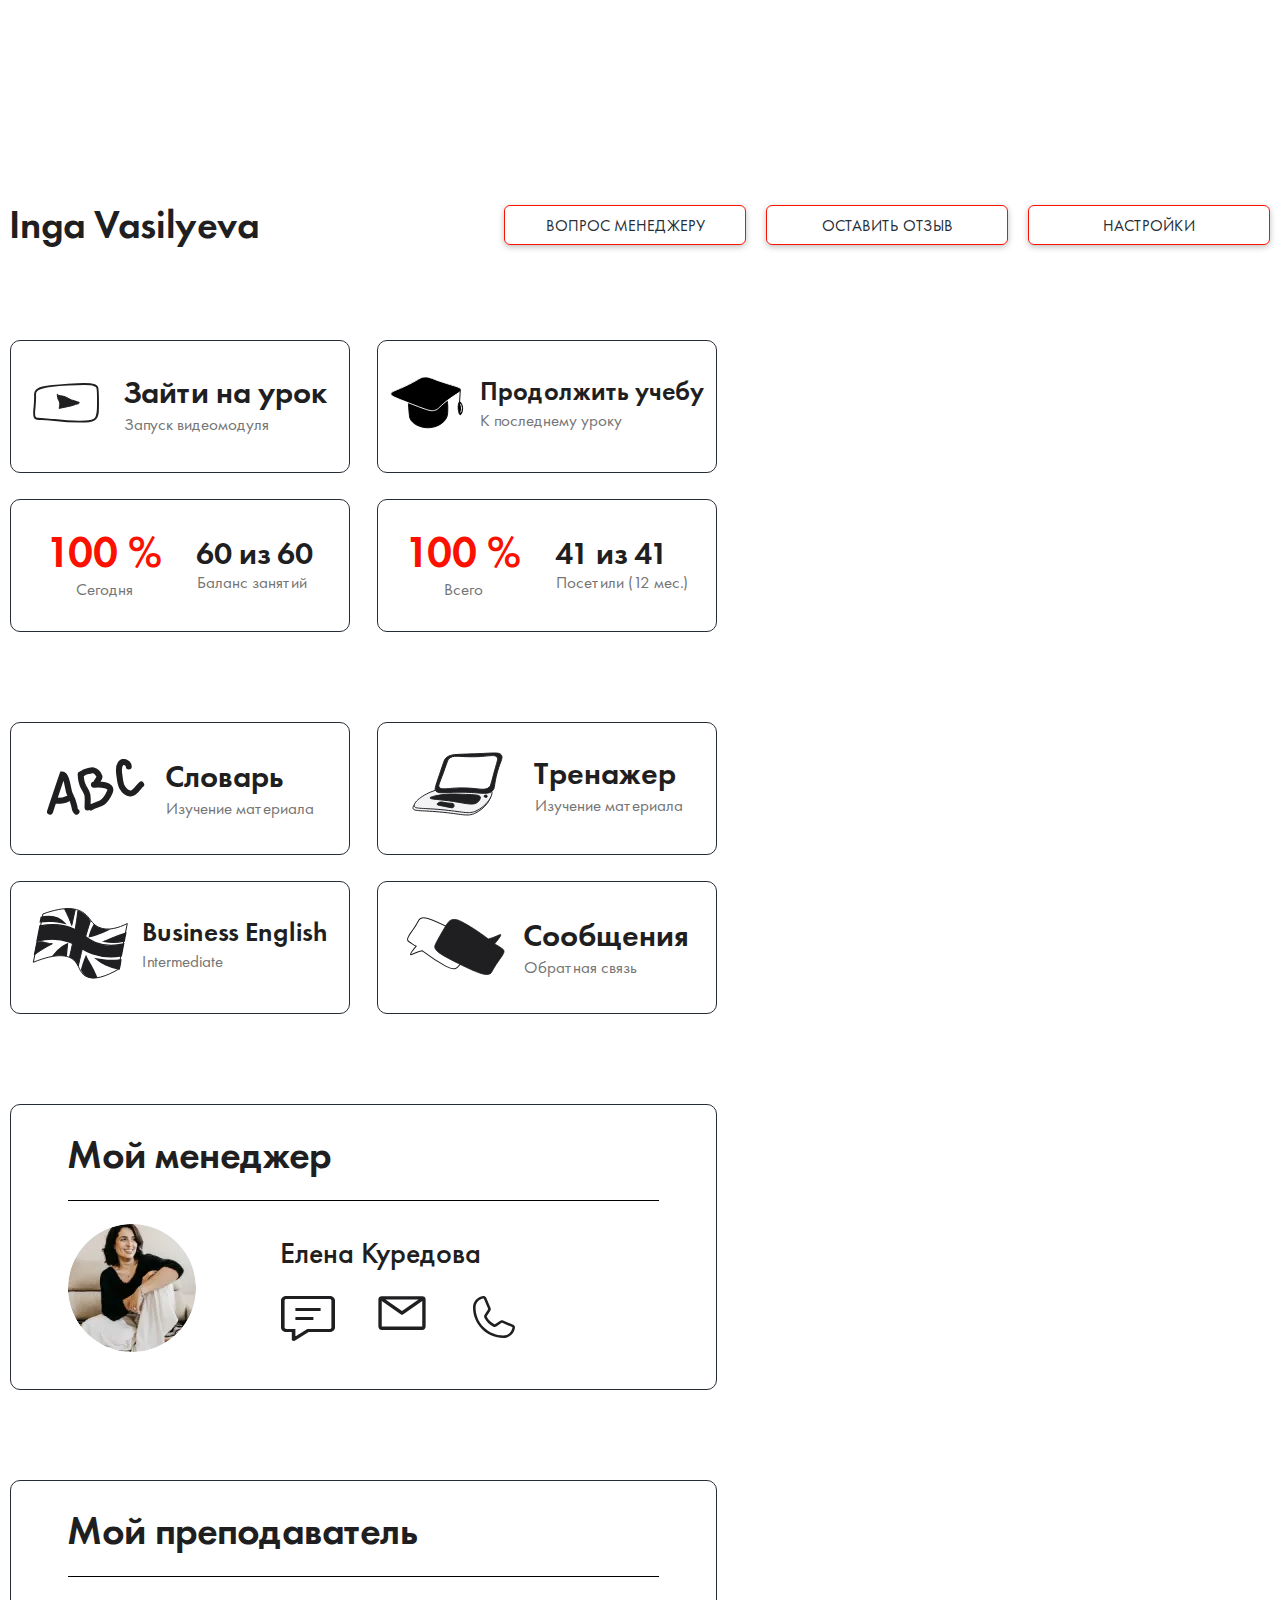
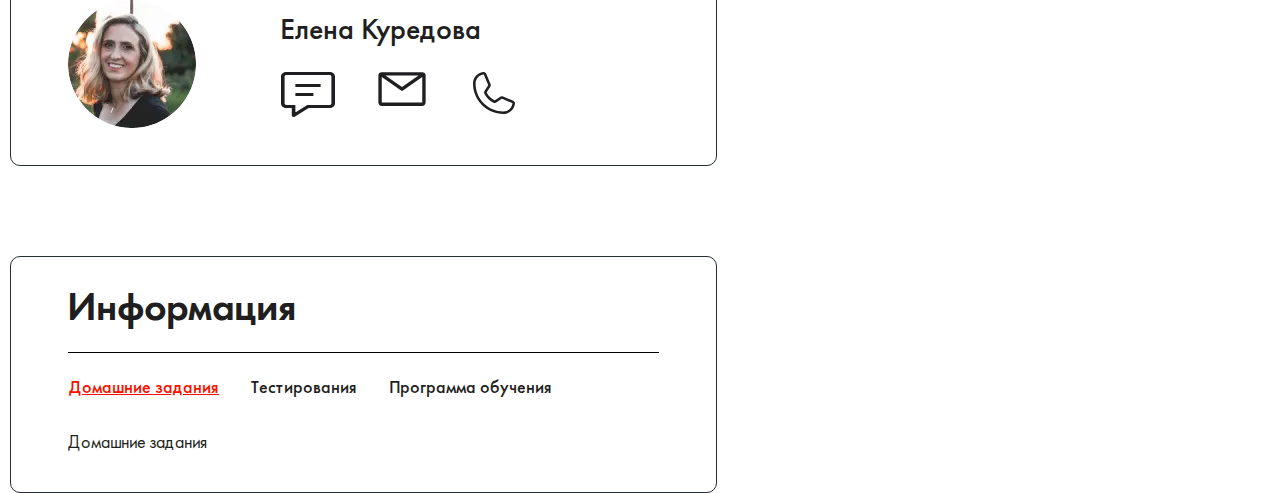
==== index.html @ 3c76cfb7 "add" ====
<!doctype html>
<html lang="ru">
<head>
  <meta charset="UTF-8">
  <meta http-equiv="X-UA-Compatible" content="IE=edge">
  <meta name="viewport" content="width=device-width,initial-scale=1">
	<link rel="shortcut icon" href="favicon.ico" type="image/x-icon">
  <link rel="stylesheet" href="css/style.min.css?_v=20230811152750">
  <title>Главная</title>
</head>

<body>

  <main class="page" style="margin-top: 200px;">

    <div class="lk-container">
      <div class="lk-header">
        <h3 class="lk-header__name">
          Inga Vasilyeva
        </h3>
        <ul class="lk-buttons-list lk-header__buttons unstyled">
          <li class="lk-buttons-list__item">
            <a href="#" class="lk-buttons-list__link">Вопрос менеджеру</a>
          </li>
          <li class="lk-buttons-list__item">
            <a href="#" class="lk-buttons-list__link">Оставить отзыв</a>
          </li>
          <li class="lk-buttons-list__item">
            <a href="#" class="lk-buttons-list__link">Настройки</a>
          </li>
        </ul>
      </div>

      <div class="lk-row">
        <div class="lk-row__item lk-row__subgrid lk-subgrid">
          <a href="#" class="lk-subgrid__item lk-subgrid__item--lesson">
            <div class="lk-subgrid__inner">
              <img src="/images/lesson-icon.svg" alt="Lesson">
              <div class="lk-subgrid__text">
                <h3>Зайти на урок</h3>
                <span>Запуск видеомодуля</span>
              </div>
            </div>
          </a>
          <a href="#" class="lk-subgrid__item lk-subgrid__item--study">
            <div class="lk-subgrid__inner">
              <img src="/images/study-icon.svg" alt="Study">
              <div class="lk-subgrid__text">
                <h3>Продолжить учебу</h3>
                <span>К последнему уроку</span>
              </div>
            </div>
          </a>
          <a href="#" class="lk-subgrid__item lk-subgrid__item--progress">
            <div class="lk-subgrid__inner">
              <div class="lk-subgrid__percentage">
                <h3>100 %</h3>
                <span>Сегодня</span>
              </div>
              <div class="lk-subgrid__nums">
                <h3>60 из 60</h3>
                <span>Баланс занятий</span>
              </div>
            </div>
          </a>
          <a href="#" class="lk-subgrid__item lk-subgrid__item--progress">
            <div class="lk-subgrid__inner">
              <div class="lk-subgrid__percentage">
                <h3>100 %</h3>
                <span>Всего</span>
              </div>
              <div class="lk-subgrid__nums">
                <h3>41 из 41</h3>
                <span>Посетили (12 мес.)</span>
              </div>
            </div>
          </a>
        </div>

        <div class="lk-row__item lk-row__subgrid lk-subgrid">
          <a href="#" class="lk-subgrid__item lk-subgrid__item--vocabulary">
            <div class="lk-subgrid__inner">
              <img src="/images/vocabulary-icon.svg" alt="Lesson">
              <div class="lk-subgrid__text">
                <h3>Словарь</h3>
                <span>Изучение материала</span>
              </div>
            </div>
          </a>
          <a href="#" class="lk-subgrid__item lk-subgrid__item--trainer">
            <div class="lk-subgrid__inner">
              <img src="/images/trainer-icon.svg" alt="Study">
              <div class="lk-subgrid__text">
                <h3>Тренажер</h3>
                <span>Изучение материала</span>
              </div>
            </div>
          </a>
          <a href="#" class="lk-subgrid__item lk-subgrid__item--flag">
            <div class="lk-subgrid__inner">
              <img src="/images/flag-icon.svg" alt="Study">
              <div class="lk-subgrid__text">
                <h3>Business English</h3>
                <span>Intermediate</span>
              </div>
            </div>
          </a>
          <a href="#" class="lk-subgrid__item lk-subgrid__item--messages">
            <div class="lk-subgrid__inner">
              <img src="/images/messages-icon.svg" alt="Study">
              <div class="lk-subgrid__text">
                <h3>Сообщения</h3>
                <span>Обратная связь</span>
              </div>
            </div>
          </a>
        </div>
      </div>
      <div class="lk-row">
        <div class="lk-row__item lk-block lk-row__person lk-person">
          <div class="lk-block__inner">
            <div class="lk-block__header lk-row__header">
              <h3>Мой менеджер</h3>
            </div>
            <div class="lk-person__body">
              <div class="lk-person__img">
                <picture><source srcset="/images/person-1.webp" type="image/webp"><img src="/images/person-1.png" alt="Фото менеджера"></picture>
              </div>
              <div class="lk-person__content">
                <h4 class="lk-person__name">Елена Куредова</h4>
                <ul class="buttons-lk-person lk-person__buttons">
                  <li class="buttons-lk-person__item buttons-lk-person__item--chat">
                    <a href="#chat" class="buttons-lk-person__link">
                      <img src="/images/chat-icon.svg" alt="Chat">
                    </a>
                  </li>
                  <li class="buttons-lk-person__item buttons-lk-person__item--email">
                    <a href="#email" class="buttons-lk-person__link">
                      <img src="/images/email-icon.svg" alt="Chat">
                    </a>
                  </li>
                  <li class="buttons-lk-person__item buttons-lk-person__item--phone">
                    <a href="#phone" class="buttons-lk-person__link">
                      <img src="/images/phone-icon.svg" alt="Chat">
                    </a>
                  </li>
                </ul>
              </div>
            </div>
            <ul class="buttons-lk-person lk-person__buttons buttons-lk-person--mobile">
              <li class="buttons-lk-person__item buttons-lk-person__item--chat">
                <a href="#chat" class="buttons-lk-person__link">
                  <img src="/images/chat-icon.svg" alt="Chat">
                </a>
              </li>
              <li class="buttons-lk-person__item buttons-lk-person__item--email">
                <a href="#email" class="buttons-lk-person__link">
                  <img src="/images/email-icon.svg" alt="Chat">
                </a>
              </li>
              <li class="buttons-lk-person__item buttons-lk-person__item--phone">
                <a href="#phone" class="buttons-lk-person__link">
                  <img src="/images/phone-icon.svg" alt="Chat">
                </a>
              </li>
            </ul>
          </div>
        </div>

        <div class="lk-row__item lk-block lk-row__person lk-person">
          <div class="lk-block__inner">
            <div class="lk-block__header lk-row__header">
              <h3>Мой преподаватель</h3>
            </div>
            <div class="lk-person__body">
              <div class="lk-person__img">
                <picture><source srcset="/images/person-2.webp" type="image/webp"><img src="/images/person-2.png" alt="Фото менеджера"></picture>
              </div>
              <div class="lk-person__content">
                <h4 class="lk-person__name">Елена Куредова</h4>
                <ul class="buttons-lk-person lk-person__buttons">
                  <li class="buttons-lk-person__item buttons-lk-person__item--chat">
                    <a href="#chat" class="buttons-lk-person__link">
                      <img src="/images/chat-icon.svg" alt="Chat">
                    </a>
                  </li>
                  <li class="buttons-lk-person__item buttons-lk-person__item--email">
                    <a href="#email" class="buttons-lk-person__link">
                      <img src="/images/email-icon.svg" alt="Chat">
                    </a>
                  </li>
                  <li class="buttons-lk-person__item buttons-lk-person__item--phone">
                    <a href="#phone" class="buttons-lk-person__link">
                      <img src="/images/phone-icon.svg" alt="Chat">
                    </a>
                  </li>
                </ul>
              </div>
            </div>
            <ul class="buttons-lk-person lk-person__buttons buttons-lk-person--mobile">
              <li class="buttons-lk-person__item buttons-lk-person__item--chat">
                <a href="#chat" class="buttons-lk-person__link">
                  <img src="/images/chat-icon.svg" alt="Chat">
                </a>
              </li>
              <li class="buttons-lk-person__item buttons-lk-person__item--email">
                <a href="#email" class="buttons-lk-person__link">
                  <img src="/images/email-icon.svg" alt="Chat">
                </a>
              </li>
              <li class="buttons-lk-person__item buttons-lk-person__item--phone">
                <a href="#phone" class="buttons-lk-person__link">
                  <img src="/images/phone-icon.svg" alt="Chat">
                </a>
              </li>
            </ul>
          </div>
        </div>
      </div>
      <div class="lk-row">
        <div class="lk-row__item lk-block lk-row__person lk-information">
          <div class="lk-block__inner">
            <div class="lk-block__header lk-row__header">
              <h3>Информация</h3>
            </div>
            <div class="lk-information__tabs tabs" data-tabs="tabs-example">
              <div class="tabs__nav">
                <button class="tabs__trigger" type="button">Домашние задания</button>
                <button class="tabs__trigger" type="button">Тестирования</button>
                <button class="tabs__trigger" type="button">Программа обучения</button>
              </div>

              <div class="tabs__content">
                <div class="tabs__panel">Домашние задания</div>
                <div class="tabs__panel">Тестирования</div>
                <div class="tabs__panel">Программа обучения</div>
              </div>
            </div>
          </div>
        </div>
      </div>
    </div>
    
  </main>

  

  <div class="popup" data-popup="popup-1" data-close-overlay>
    <div class="popup__wrapper" data-close-overlay>
        <div class="popup__content">
            <button class="button-close popup__close" type="button">x</button>
            <div class="popup__body">
                <h2>Базовый пример модального окна</h2>
            </div>
        </div>
    </div>
</div>

  <script src="js/app.min.js?_v=20230811152750"></script>
</body>

</html>
---- css/style.min.css ----
@charset "UTF-8";@import url(https://fonts.googleapis.com/css2?family=Roboto&display=swap);@font-face{font-family:"Futura New";src:url(../fonts/FuturaNewBook-Reg.eot);src:url(../fonts/FuturaNewBook-Reg.eot?#iefix) format("embedded-opentype"),url(../fonts/FuturaNewBook-Reg.woff2) format("woff2"),url(../fonts/FuturaNewBook-Reg.woff) format("woff"),url(../fonts/FuturaNewBook-Reg.ttf) format("truetype");font-weight:400;font-style:normal}@font-face{font-family:"Futura New";src:url(../fonts/FuturaNewMedium-Reg.eot);src:url(../fonts/FuturaNewMedium-Reg.eot?#iefix) format("embedded-opentype"),url(../fonts/FuturaNewMedium-Reg.woff2) format("woff2"),url(../fonts/FuturaNewMedium-Reg.woff) format("woff"),url(../fonts/FuturaNewMedium-Reg.ttf) format("truetype");font-weight:500;font-style:normal}@font-face{font-family:"Futura New";src:url(../FuturaNewDemi-Reg.eot);src:url(../fonts/FuturaNewDemi-Reg.eot?#iefix) format("embedded-opentype"),url(../fonts/FuturaNewDemi-Reg.woff2) format("woff2"),url(../fonts/FuturaNewDemi-Reg.woff) format("woff"),url(../fonts/FuturaNewDemi-Reg.ttf) format("truetype");font-weight:600;font-style:normal}.clearfix:after,.group:after{content:" ";display:table;clear:both}.entry-title,.h1,.h2,.h3,.h4,.h5,.h6,address,h1,h2,h3,h4,h5,h6,hr,p{margin:0 0 1.6875rem;padding:0}/*! normalize.css v6.0.0 | MIT License | github.com/necolas/normalize.css */article,aside,footer,header,nav,section{display:block}figcaption,figure,main{display:block}abbr[title]{border-bottom:none;text-decoration:underline;text-decoration:underline;-webkit-text-decoration:underline dotted;text-decoration:underline dotted}b,strong{font-weight:inherit}b,strong{font-weight:bolder}dfn{font-style:italic}mark{background-color:#ff0;color:#000}small{font-size:80%}sub,sup{font-size:75%;line-height:0;position:relative;vertical-align:baseline}sub{bottom:-.25em}sup{top:-.5em}audio,video{display:inline-block}audio:not([controls]){display:none;height:0}svg:not(:root){overflow:hidden}button,input,optgroup,select,textarea{margin:0}button,input{overflow:visible}button,select{text-transform:none}[type=reset],[type=submit],button,html [type=button]{-webkit-appearance:button}[type=button]::-moz-focus-inner,[type=reset]::-moz-focus-inner,[type=submit]::-moz-focus-inner,button::-moz-focus-inner{border-style:none;padding:0}[type=button]:-moz-focusring,[type=reset]:-moz-focusring,[type=submit]:-moz-focusring,button:-moz-focusring{outline:1px dotted ButtonText}legend{-webkit-box-sizing:border-box;box-sizing:border-box;color:inherit;display:table;max-width:100%;padding:0;white-space:normal}progress{display:inline-block;vertical-align:baseline}textarea{overflow:auto}[type=checkbox],[type=radio]{-webkit-box-sizing:border-box;box-sizing:border-box;padding:0}[type=number]::-webkit-inner-spin-button,[type=number]::-webkit-outer-spin-button{height:auto}[type=search]{-webkit-appearance:textfield;outline-offset:-2px}[type=search]::-webkit-search-cancel-button,[type=search]::-webkit-search-decoration{-webkit-appearance:none}::-webkit-file-upload-button{-webkit-appearance:button;font:inherit}details,menu{display:block}summary{display:list-item}canvas{display:inline-block}template{display:none}[hidden]{display:none}html{-webkit-box-sizing:border-box;box-sizing:border-box}*,:after,:before{-webkit-box-sizing:inherit;box-sizing:inherit}body{background-color:#fff;color:#1f1f22;margin:0;font-size:18px;font-family:"Futura New",sans-serif;line-height:1.4;-ms-text-size-adjust:100%;-webkit-text-size-adjust:100%;overflow-x:hidden}body.mce-content-body{font-family:inherit;margin:.9375rem}img{border:0;font-style:italic;height:auto;max-width:100%;vertical-align:middle}a{background-color:transparent;-webkit-text-decoration-skip:objects}a{color:#1f1f22;outline:0;-webkit-text-decoration:none;text-decoration:none}a:hover{color:#fa1100;outline:0;-webkit-text-decoration:none;text-decoration:none}a:focus{outline:0;-webkit-text-decoration:none;text-decoration:none}.black{color:#0d0d0e}.inverted{color:#fff}.error{color:#ef3e46}.success{color:#1cd991}.warning{color:#f7ba45}.focus{color:#1c86f2}.aluminum{color:#f8f8f8}.silver{color:#e0e1e1}.lightgray{color:#dedfe2}.gray{color:#bdbdbd}.midgray{color:#676b72}.darkgray{color:#313439}.bg-black{background-color:#0d0d0e}.bg-inverted{background-color:#fff}.bg-error{background-color:#ef3e46}.bg-success{background-color:#1cd991}.bg-warning{background-color:#f7ba45}.bg-focus{background-color:#1c86f2}.bg-aluminum{background-color:#f8f8f8}.bg-silver{background-color:#e0e1e1}.bg-lightgray{background-color:#dedfe2}.bg-gray{background-color:#bdbdbd}.bg-midgray{background-color:#676b72}.bg-darkgray{background-color:#313439}.bg-highlight{background-color:#edf2ff}.h1,h1{font-size:3.75rem;line-height:1.3}.entry-title,.h2,h2{font-size:2.5rem;line-height:1.25}.h3,h3{font-size:2.5rem;line-height:1.25}.h4,h4{font-size:1.875rem;line-height:1.25}.h5,h5{font-size:1.375rem;line-height:1.25}.h6,h6{font-size:1.125rem;line-height:1.25}.h1,.h2,.h3,.h4,.h5,.h6,h1,h2,h3,h4,h5,h6{color:#1f1f22;font-family:"Futura New",sans-serif;font-weight:600;margin-bottom:1rem;margin-left:-.03em}.h6,h6{font-weight:500}dd,ol,ul{margin:0 0 1.6875rem 1.6875rem;padding:0}address,hr,p{margin-bottom:1.25rem}pre{background:#eef0f3;border:1px solid rgba(0,0,0,.03);margin:0 auto 1.6875rem;max-width:80%;overflow:auto;padding:2rem}pre code.bash,pre>code{background:0 0;border:0;display:block;margin:0;padding:0}pre code code.bash{font-size:inherit}code{padding:.125rem .375rem;margin:0 .1875rem;font-size:80%;background:#eef0f3;border:1px solid rgba(0,0,0,.03);border-radius:3px}code,kbd,pre,samp{font-family:"Courier New",Courier,"Lucida Sans Typewriter","Lucida Typewriter",monospace;font-size:1rem}blockquote,q{font-size:1.25rem;font-weight:300;font-style:italic;color:#1f1f22;line-height:1.637}hr{background-color:#fff;border:0;-webkit-box-sizing:content-box;box-sizing:content-box;height:1px}figure{margin:0}.text-left{text-align:left}.text-center{text-align:center}.text-right{text-align:right}ul.unstyled{margin-left:0}ul.unstyled,ul.unstyled ul{list-style:none}.monospace{font-family:"Courier New",Courier,"Lucida Sans Typewriter","Lucida Typewriter",monospace}.upper{text-transform:uppercase}.lower{text-transform:lowercase}.italic{font-style:italic!important}.strong{font-weight:700!important}.normal{font-weight:400!important}.medium-text{font-size:18px;font-weight:500}.muted{opacity:.55}a.muted{color:#0d0d0e}a.muted:hover{opacity:1}.black{color:#0d0d0e}.smaller{font-size:14px;line-height:20px}.small{font-size:16px;line-height:24px;color:#a3a5a9}.big{font-size:20px;line-height:28px}.large{font-size:22px;line-height:32px}.end{margin-bottom:0!important}.nowrap,.nowrap td{white-space:nowrap}.container,.container-fluid{margin-left:auto;margin-right:auto;padding-left:10px;padding-right:10px}.container{max-width:1220px}.page-template-page-fullscreen .site-content,.page-template-page-fullwidth-content .site-content{padding:0}.page-template-page-fullscreen .site-content>.container,.page-template-page-fullwidth-content .site-content>.container{max-width:none;padding:0}.page-template-page-fullscreen .content-area,.page-template-page-fullwidth-content .content-area{padding-top:0;padding-bottom:0}.page-template-page-fullwidth-content #content{padding-left:0;padding-right:0}.page-template-page-fullwidth-content #content #primary{max-width:100%}.container-full{width:100vw;position:relative;left:50%;right:50%;margin-left:-50vw;margin-right:-50vw}.bb-grid{display:-webkit-box;display:-ms-flexbox;display:flex;margin-left:-10px;margin-right:-10px;-ms-flex-wrap:wrap;flex-wrap:wrap}.bb-grid.no-gutter{padding:0 10px}.bb-grid-cell,.bb-grid>*{-webkit-box-flex:1;-ms-flex:1;flex:1;min-width:1px;display:inline-block;list-style:none}.bb-grid-cell:not(.no-gutter),.bb-grid>:not(.no-gutter){padding-left:10px;padding-right:10px}.site-content-grid>style{display:none}.grid-reverse{-webkit-box-orient:horizontal;-webkit-box-direction:reverse;-ms-flex-flow:row-reverse;flex-flow:row-reverse}.align-items-top{-webkit-box-align:start;-ms-flex-align:start;align-items:flex-start}.align-items-bottom{-webkit-box-align:end;-ms-flex-align:end;align-items:flex-end}.align-items-center{display:-webkit-box;display:-ms-flexbox;display:flex;-webkit-box-align:center;-ms-flex-align:center;align-items:center}.justify-center{-webkit-box-pack:center;-ms-flex-pack:center;justify-content:center}.space-between{display:-webkit-box;display:-ms-flexbox;display:flex;-webkit-box-pack:justify;-ms-flex-pack:justify;justify-content:space-between}.align-self-top{-ms-flex-item-align:start;align-self:flex-start}.align-self-bottom{-ms-flex-item-align:end;align-self:flex-end}.align-self-center{-ms-flex-item-align:center;align-self:center}.push-center{margin-left:auto;margin-right:auto}.push-right{margin-left:auto}.push-middle{margin-top:auto;margin-bottom:auto}.push-bottom{margin-top:auto}.push-top{margin-bottom:auto}.mb-0{margin-bottom:0}.mb-30{margin-bottom:30px}.mt-50{margin-top:50px}.bb-grid-1-1{-webkit-box-flex:0;-ms-flex:0 0 100%;flex:0 0 100%;max-width:100%}.bb-grid-1-2{-webkit-box-flex:0;-ms-flex:0 0 50%;flex:0 0 50%;max-width:50%}.bb-grid-1-3{-webkit-box-flex:0;-ms-flex:0 0 33.33333%;flex:0 0 33.33333%;max-width:33.33333%}.bb-grid-1-4{-webkit-box-flex:0;-ms-flex:0 0 25%;flex:0 0 25%;max-width:25%}.bb-grid-1-5{-webkit-box-flex:0;-ms-flex:0 0 20%;flex:0 0 20%;max-width:20%}.bb-grid-1-6{-webkit-box-flex:0;-ms-flex:0 0 16.66667%;flex:0 0 16.66667%;max-width:16.66667%}.bb-grid-2-3{-webkit-box-flex:0;-ms-flex:0 0 66.66%;flex:0 0 66.66%;max-width:66.66%}table{border-collapse:collapse;border-spacing:0;max-width:100%;width:100%;empty-cells:show;font-size:17px;line-height:24px;margin-bottom:27px}table caption{text-align:left;font-size:16px;font-weight:500;color:#a3a5a9}th{text-align:left;font-weight:700;vertical-align:bottom}td{vertical-align:top}td.align-middle,tr.align-middle td{vertical-align:middle}td,th{padding:1rem 1rem;border-bottom:1px solid rgba(0,0,0,.05)}td:first-child,th:first-child{padding-left:0}td:last-child,th:last-child{padding-right:0}tfoot td,tfoot th{color:#a3a5a9}table.bordered td,table.bordered th{border:1px solid rgba(0,0,0,.05)}table.striped tr:nth-child(odd) td{background:#f8f8f8}table.bordered td:first-child,table.bordered th:first-child,table.striped td:first-child,table.striped th:first-child{padding-left:1rem}table.bordered td:last-child,table.bordered th:last-child,table.striped td:last-child,table.striped th:last-child{padding-right:1rem}table.unstyled td,table.unstyled th{border:none;padding:0}fieldset{font-family:inherit;border:1px solid rgba(0,0,0,.1);padding:2rem;margin-bottom:2rem;margin-top:2rem}input,select,textarea{display:inline-block;font-family:inherit;font-style:inherit;font-size:15px;height:40px;outline:0;vertical-align:middle;background-color:#fff;border:1px solid #dedfe2;border-radius:3px;-webkit-box-shadow:none;box-shadow:none;padding:0 12px;color:#1f1f22}input.placeholder,select.placeholder,textarea.placeholder{color:#c3c6c9}input:-moz-placeholder,select:-moz-placeholder,textarea:-moz-placeholder{color:#c3c6c9}input::-moz-placeholder,select::-moz-placeholder,textarea::-moz-placeholder{color:#c3c6c9}input:-ms-input-placeholder,select:-ms-input-placeholder,textarea:-ms-input-placeholder{color:#c3c6c9}input::-webkit-input-placeholder,select::-webkit-input-placeholder,textarea::-webkit-input-placeholder{color:#c3c6c9}input.small,select.small,textarea.small{height:34px;font-size:13px;padding:0 12px;border-radius:3px}input.big,select.big,textarea.big{height:48px;font-size:17px;padding:0 12px;border-radius:3px}input:focus,select:focus,textarea:focus{outline:0;background-color:#fff;border-color:rgba(0,0,0,.25);-webkit-box-shadow:none;box-shadow:none}input.error,select.error,textarea.error{background-color:rgba(239,62,70,.1);border:1px solid #f5858a}input.error:focus,select.error:focus,textarea.error:focus{border-color:#ef3e46;-webkit-box-shadow:none;box-shadow:none}input.success,select.success,textarea.success{background-color:rgba(28,217,145,.1);border:1px solid #58e9b2}input.success:focus,select.success:focus,textarea.success:focus{border-color:#1cd991;-webkit-box-shadow:none;box-shadow:none}input.disabled,input:disabled,select.disabled,select:disabled,textarea.disabled,textarea:disabled{resize:none;opacity:.6;cursor:default;color:rgba(0,0,0,.5)}select{-webkit-appearance:none;background-image:url(../images/svg/arrow-down.svg);background-repeat:no-repeat;background-position:right 1rem center;padding-right:40px}select[multiple]{background-image:none;height:auto;padding:.5rem .75rem}textarea{height:auto;padding:8px 12px;line-height:27px;vertical-align:top}input[type=file]{width:auto;border:none;padding:0;height:auto;background:0 0;-webkit-box-shadow:none;box-shadow:none;display:inline-block}input.search,input[name=bbp_search],input[type=search]{background-repeat:no-repeat;background-position:10px 50%;background-size:16px;background-image:url(../images/svg/search.svg);background-position:left 10px center;padding-left:2rem}input.select2-search__field{background:0 0}input[type=checkbox],input[type=radio]{display:inline-block;width:auto;height:auto;padding:0}label{color:#1f1f22;margin-bottom:.25rem;font-size:17px}label .desc,label .error,label .success,label.checkbox{text-transform:none;font-weight:400}label.checkbox{font-size:18px;line-height:27px;cursor:pointer;color:inherit}label.checkbox input{margin-top:0}.form-checkboxes label.checkbox{display:inline-block;margin-right:1rem}.req{position:relative;top:1px;font-weight:700;color:#ef3e46;font-size:110%}div.desc,span.desc{color:rgba(31,31,34,.5);font-size:14px;line-height:20px}span.desc{margin-left:4px}div.desc{margin-top:.25rem;margin-bottom:-.5rem}.form-buttons .button,.form-buttons button{margin-right:.5rem}.form-item,form{margin-bottom:2rem}.form>.form-item:last-child{margin-bottom:0}.form .row:last-child .form-item{margin-bottom:0}.form span.error,.form span.success{font-size:14px;line-height:20px;margin-left:.25rem}.form-inline input,.form-inline select,.form-inline textarea{display:inline-block;width:auto}.append,.prepend{display:-webkit-box;display:-ms-flexbox;display:flex}.append input,.prepend input{-webkit-box-flex:1;-ms-flex:1;flex:1}.append .button,.append span,.prepend .button,.prepend span{-ms-flex-negative:0;flex-shrink:0}.append span,.prepend span{display:-webkit-box;display:-ms-flexbox;display:flex;-webkit-box-orient:vertical;-webkit-box-direction:normal;-ms-flex-direction:column;flex-direction:column;-webkit-box-pack:center;-ms-flex-pack:center;justify-content:center;font-weight:400;border:1px solid #dedfe2;background-color:#f8f8f8;padding:0 .875rem;color:rgba(0,0,0,.5);font-size:14px;white-space:nowrap}.prepend input{border-radius:0 3px 3px 0}.prepend .button{border-radius:3px 0 0 3px!important}.prepend .button{margin-right:-1px}.prepend span{border-right:none;border-radius:3px 0 0 3px}.append input{border-radius:3px 0 0 3px}.append .button{border-radius:0 3px 3px 0!important}.append .button{margin-left:-1px}.append span{border-left:none;border-radius:0 3px 3px 0}.bs-styled-checkbox{position:absolute;opacity:0}.bs-styled-checkbox+label{cursor:pointer;display:inline-block;position:relative;padding:0;line-height:1}.bs-styled-checkbox+label:before{content:"";margin-right:10px;display:inline-block;vertical-align:text-top;width:20px;height:20px;background:#fff;border-radius:3px;border:1px solid #c9cbca}.bs-styled-checkbox:checked+label:before{background:#1f1f22;border-color:#1f1f22}.bs-styled-checkbox:disabled+label{color:#b8b8b8;cursor:auto}.bs-styled-checkbox:disabled+label:before{-webkit-box-shadow:none;box-shadow:none;background:#ddd}.bs-styled-checkbox:checked+label:after{content:"\e876";position:absolute;left:3px;top:3px;font-family:bb-icons;color:#fff;font-size:14px;line-height:1;display:block}.bs-styled-radio{position:absolute;opacity:0}.bs-styled-radio+.bb-radio-label,.bs-styled-radio+label{display:inline-block;position:relative;cursor:pointer;padding:0}.bs-styled-radio+.bb-radio-label:before,.bs-styled-radio+label:before{content:"";display:inline-block;vertical-align:middle;cursor:pointer;position:relative;overflow:hidden;width:22px;height:22px;line-height:1;background-color:#fff;border:2px solid #d6dce6;border-radius:100%;margin-right:10px}.bs-styled-radio:disabled+.bb-radio-label,.bs-styled-radio:disabled+label{color:#b8b8b8;cursor:auto}.bs-styled-radio:disabled+.bb-radio-label:before,.bs-styled-radio:disabled+label:before{-webkit-box-shadow:none;box-shadow:none;background:#ddd}.bs-styled-radio:checked+.bb-radio-label:after,.bs-styled-radio:checked+label:after{content:"";background-color:#1f1f22;margin:auto;width:14px;position:absolute;height:14px;text-align:center;left:4px;top:4px;border-radius:100%}input[type=search]::-webkit-search-cancel-button,input[type=search]::-webkit-search-decoration,input[type=search]::-webkit-search-results-button,input[type=search]::-webkit-search-results-decoration{display:none}.buddypress .buddypress-wrap .comment-reply-link,.buddypress .buddypress-wrap .generic-button a,.buddypress .buddypress-wrap a.bp-title-button,.buddypress .buddypress-wrap a.button,.buddypress .buddypress-wrap button,.buddypress .buddypress-wrap input[type=button],.buddypress .buddypress-wrap input[type=reset],.buddypress .buddypress-wrap input[type=submit],.buddypress .buddypress-wrap ul.button-nav:not(.button-tabs) li a,.button,button,input[type=button],input[type=submit]{font-family:inherit;font-size:14px;color:#fff;background-color:#fa1100;border-radius:100px;padding:10px 40px;font-weight:500;font-style:normal;-webkit-text-decoration:none;text-decoration:none;text-align:center;cursor:pointer;display:inline-block;line-height:1.2;border:1px solid transparent;outline:0;vertical-align:middle;-webkit-appearance:none;-webkit-font-smoothing:antialiased;-moz-osx-font-smoothing:grayscale;-webkit-transition:all linear .2s;transition:all linear .2s}.buddypress .buddypress-wrap .comment-reply-link i,.buddypress .buddypress-wrap .generic-button a i,.buddypress .buddypress-wrap a.bp-title-button i,.buddypress .buddypress-wrap a.button i,.buddypress .buddypress-wrap button i,.buddypress .buddypress-wrap input[type=button] i,.buddypress .buddypress-wrap input[type=reset] i,.buddypress .buddypress-wrap input[type=submit] i,.buddypress .buddypress-wrap ul.button-nav:not(.button-tabs) li a i,.button i,button i,input[type=button] i,input[type=submit] i{position:relative}.buddypress .buddypress-wrap .comment-reply-link:focus,.buddypress .buddypress-wrap .comment-reply-link:hover,.buddypress .buddypress-wrap .generic-button a:focus,.buddypress .buddypress-wrap .generic-button a:hover,.buddypress .buddypress-wrap a.bp-title-button:focus,.buddypress .buddypress-wrap a.bp-title-button:hover,.buddypress .buddypress-wrap a.button:focus,.buddypress .buddypress-wrap a.button:hover,.buddypress .buddypress-wrap button:focus,.buddypress .buddypress-wrap button:hover,.buddypress .buddypress-wrap input[type=button]:focus,.buddypress .buddypress-wrap input[type=button]:hover,.buddypress .buddypress-wrap input[type=reset]:focus,.buddypress .buddypress-wrap input[type=reset]:hover,.buddypress .buddypress-wrap input[type=submit]:focus,.buddypress .buddypress-wrap input[type=submit]:hover,.buddypress .buddypress-wrap ul.button-nav:not(.button-tabs) li a:focus,.buddypress .buddypress-wrap ul.button-nav:not(.button-tabs) li a:hover,.button:focus,.button:hover,button:focus,button:hover,input[type=button]:focus,input[type=button]:hover,input[type=submit]:focus,input[type=submit]:hover{background-color:#1f1f22;outline:0;-webkit-text-decoration:none;text-decoration:none;color:#fff;-webkit-box-shadow:inset 0 0 0 99999px rgba(0,0,0,.1);box-shadow:inset 0 0 0 99999px rgba(0,0,0,.1)}.buddypress .buddypress-wrap .comment-reply-link:active,.buddypress .buddypress-wrap .generic-button a:active,.buddypress .buddypress-wrap a.bp-title-button:active,.buddypress .buddypress-wrap a.button:active,.buddypress .buddypress-wrap button:active,.buddypress .buddypress-wrap input[type=button]:active,.buddypress .buddypress-wrap input[type=reset]:active,.buddypress .buddypress-wrap input[type=submit]:active,.buddypress .buddypress-wrap ul.button-nav:not(.button-tabs) li a:active,.button:active,button:active,input[type=button]:active,input[type=submit]:active{outline:0;-webkit-text-decoration:none;text-decoration:none;color:#fff;-webkit-box-shadow:inset 0 0 0 99999px rgba(0,0,0,.1);box-shadow:inset 0 0 0 99999px rgba(0,0,0,.1)}.buddypress .buddypress-wrap .comment-reply-link.disabled,.buddypress .buddypress-wrap .generic-button a.disabled,.buddypress .buddypress-wrap a.bp-title-button.disabled,.buddypress .buddypress-wrap a.button.disabled,.buddypress .buddypress-wrap button.disabled,.buddypress .buddypress-wrap input[type=button].disabled,.buddypress .buddypress-wrap input[type=reset].disabled,.buddypress .buddypress-wrap input[type=submit].disabled,.buddypress .buddypress-wrap ul.button-nav:not(.button-tabs) li a.disabled,.button.disabled,button.disabled,input[type=button].disabled,input[type=submit].disabled{cursor:default;font-style:normal;color:#c8cbcf;background-color:#f5f5f5;opacity:1}.buddypress .buddypress-wrap .comment-reply-link.small,.buddypress .buddypress-wrap .generic-button a.small,.buddypress .buddypress-wrap a.bp-title-button.small,.buddypress .buddypress-wrap a.button.small,.buddypress .buddypress-wrap button.small,.buddypress .buddypress-wrap input[type=button].small,.buddypress .buddypress-wrap input[type=reset].small,.buddypress .buddypress-wrap input[type=submit].small,.buddypress .buddypress-wrap ul.button-nav:not(.button-tabs) li a.small,.button.small,button.small,input[type=button].small,input[type=submit].small{font-size:14px;font-weight:500;min-height:34px;padding:6px 20px;border-radius:100px}.buddypress .buddypress-wrap .comment-reply-link.big,.buddypress .buddypress-wrap .generic-button a.big,.buddypress .buddypress-wrap a.bp-title-button.big,.buddypress .buddypress-wrap a.button.big,.buddypress .buddypress-wrap button.big,.buddypress .buddypress-wrap input[type=button].big,.buddypress .buddypress-wrap input[type=reset].big,.buddypress .buddypress-wrap input[type=submit].big,.buddypress .buddypress-wrap ul.button-nav:not(.button-tabs) li a.big,.button.big,button.big,input[type=button].big,input[type=submit].big{font-size:16px;min-height:62px;padding:20px 40px;border-radius:100px}.buddypress .buddypress-wrap .comment-reply-link.large,.buddypress .buddypress-wrap .generic-button a.large,.buddypress .buddypress-wrap a.bp-title-button.large,.buddypress .buddypress-wrap a.button.large,.buddypress .buddypress-wrap button.large,.buddypress .buddypress-wrap input[type=button].large,.buddypress .buddypress-wrap input[type=reset].large,.buddypress .buddypress-wrap input[type=submit].large,.buddypress .buddypress-wrap ul.button-nav:not(.button-tabs) li a.large,.button.large,button.large,input[type=button].large,input[type=submit].large{font-size:16px;min-height:50px;padding:14px 30px;border-radius:100px}.buddypress .buddypress-wrap .comment-reply-link.full,.buddypress .buddypress-wrap .generic-button a.full,.buddypress .buddypress-wrap a.bp-title-button.full,.buddypress .buddypress-wrap a.button.full,.buddypress .buddypress-wrap button.full,.buddypress .buddypress-wrap input[type=button].full,.buddypress .buddypress-wrap input[type=reset].full,.buddypress .buddypress-wrap input[type=submit].full,.buddypress .buddypress-wrap ul.button-nav:not(.button-tabs) li a.full,.button.full,button.full,input[type=button].full,input[type=submit].full{width:100%}.buddypress .buddypress-wrap .comment-reply-link.secondary,.buddypress .buddypress-wrap .generic-button a.secondary,.buddypress .buddypress-wrap a.bp-title-button.secondary,.buddypress .buddypress-wrap a.button.secondary,.buddypress .buddypress-wrap button.secondary,.buddypress .buddypress-wrap input[type=button].secondary,.buddypress .buddypress-wrap input[type=reset].secondary,.buddypress .buddypress-wrap input[type=submit].secondary,.buddypress .buddypress-wrap ul.button-nav:not(.button-tabs) li a.secondary,.button.secondary,button.secondary,input[type=button].secondary,input[type=submit].secondary{color:#1f1f22;background-color:#d0d7dd}.buddypress .buddypress-wrap .comment-reply-link.secondary:hover,.buddypress .buddypress-wrap .generic-button a.secondary:hover,.buddypress .buddypress-wrap a.bp-title-button.secondary:hover,.buddypress .buddypress-wrap a.button.secondary:hover,.buddypress .buddypress-wrap button.secondary:hover,.buddypress .buddypress-wrap input[type=button].secondary:hover,.buddypress .buddypress-wrap input[type=reset].secondary:hover,.buddypress .buddypress-wrap input[type=submit].secondary:hover,.buddypress .buddypress-wrap ul.button-nav:not(.button-tabs) li a.secondary:hover,.button.secondary:hover,button.secondary:hover,input[type=button].secondary:hover,input[type=submit].secondary:hover{color:#1f1f22;background-color:#c1cad2}.buddypress .buddypress-wrap .comment-reply-link.secondary:active,.buddypress .buddypress-wrap .generic-button a.secondary:active,.buddypress .buddypress-wrap a.bp-title-button.secondary:active,.buddypress .buddypress-wrap a.button.secondary:active,.buddypress .buddypress-wrap button.secondary:active,.buddypress .buddypress-wrap input[type=button].secondary:active,.buddypress .buddypress-wrap input[type=reset].secondary:active,.buddypress .buddypress-wrap input[type=submit].secondary:active,.buddypress .buddypress-wrap ul.button-nav:not(.button-tabs) li a.secondary:active,.button.secondary:active,button.secondary:active,input[type=button].secondary:active,input[type=submit].secondary:active{color:#1f1f22;background-color:#ebeef0}.buddypress .buddypress-wrap .comment-reply-link.secondary.disabled,.buddypress .buddypress-wrap .comment-reply-link.secondary:disabled,.buddypress .buddypress-wrap .generic-button a.secondary.disabled,.buddypress .buddypress-wrap .generic-button a.secondary:disabled,.buddypress .buddypress-wrap a.bp-title-button.secondary.disabled,.buddypress .buddypress-wrap a.bp-title-button.secondary:disabled,.buddypress .buddypress-wrap a.button.secondary.disabled,.buddypress .buddypress-wrap a.button.secondary:disabled,.buddypress .buddypress-wrap button.secondary.disabled,.buddypress .buddypress-wrap button.secondary:disabled,.buddypress .buddypress-wrap input[type=button].secondary.disabled,.buddypress .buddypress-wrap input[type=button].secondary:disabled,.buddypress .buddypress-wrap input[type=reset].secondary.disabled,.buddypress .buddypress-wrap input[type=reset].secondary:disabled,.buddypress .buddypress-wrap input[type=submit].secondary.disabled,.buddypress .buddypress-wrap input[type=submit].secondary:disabled,.buddypress .buddypress-wrap ul.button-nav:not(.button-tabs) li a.secondary.disabled,.buddypress .buddypress-wrap ul.button-nav:not(.button-tabs) li a.secondary:disabled,.button.secondary.disabled,.button.secondary:disabled,button.secondary.disabled,button.secondary:disabled,input[type=button].secondary.disabled,input[type=button].secondary:disabled,input[type=submit].secondary.disabled,input[type=submit].secondary:disabled{color:#c8cbcf;background-color:#f5f5f5}.buddypress .buddypress-wrap .comment-reply-link.secondary.outline,.buddypress .buddypress-wrap .generic-button a.secondary.outline,.buddypress .buddypress-wrap a.bp-title-button.secondary.outline,.buddypress .buddypress-wrap a.button.secondary.outline,.buddypress .buddypress-wrap button.secondary.outline,.buddypress .buddypress-wrap input[type=button].secondary.outline,.buddypress .buddypress-wrap input[type=reset].secondary.outline,.buddypress .buddypress-wrap input[type=submit].secondary.outline,.buddypress .buddypress-wrap ul.button-nav:not(.button-tabs) li a.secondary.outline,.button.secondary.outline,button.secondary.outline,input[type=button].secondary.outline,input[type=submit].secondary.outline{background:0 0;color:#d0d7dd;border-color:#d0d7dd}.buddypress .buddypress-wrap .comment-reply-link.secondary.outline:hover,.buddypress .buddypress-wrap .generic-button a.secondary.outline:hover,.buddypress .buddypress-wrap a.bp-title-button.secondary.outline:hover,.buddypress .buddypress-wrap a.button.secondary.outline:hover,.buddypress .buddypress-wrap button.secondary.outline:hover,.buddypress .buddypress-wrap input[type=button].secondary.outline:hover,.buddypress .buddypress-wrap input[type=reset].secondary.outline:hover,.buddypress .buddypress-wrap input[type=submit].secondary.outline:hover,.buddypress .buddypress-wrap ul.button-nav:not(.button-tabs) li a.secondary.outline:hover,.button.secondary.outline:hover,button.secondary.outline:hover,input[type=button].secondary.outline:hover,input[type=submit].secondary.outline:hover{color:#c1cad2;border-color:#c1cad2}.buddypress .buddypress-wrap .comment-reply-link.secondary.outline:active,.buddypress .buddypress-wrap .generic-button a.secondary.outline:active,.buddypress .buddypress-wrap a.bp-title-button.secondary.outline:active,.buddypress .buddypress-wrap a.button.secondary.outline:active,.buddypress .buddypress-wrap button.secondary.outline:active,.buddypress .buddypress-wrap input[type=button].secondary.outline:active,.buddypress .buddypress-wrap input[type=reset].secondary.outline:active,.buddypress .buddypress-wrap input[type=submit].secondary.outline:active,.buddypress .buddypress-wrap ul.button-nav:not(.button-tabs) li a.secondary.outline:active,.button.secondary.outline:active,button.secondary.outline:active,input[type=button].secondary.outline:active,input[type=submit].secondary.outline:active{color:#f4f5f7;border-color:#f4f5f7}.buddypress .buddypress-wrap .comment-reply-link.secondary.outline.disabled,.buddypress .buddypress-wrap .comment-reply-link.secondary.outline:disabled,.buddypress .buddypress-wrap .generic-button a.secondary.outline.disabled,.buddypress .buddypress-wrap .generic-button a.secondary.outline:disabled,.buddypress .buddypress-wrap a.bp-title-button.secondary.outline.disabled,.buddypress .buddypress-wrap a.bp-title-button.secondary.outline:disabled,.buddypress .buddypress-wrap a.button.secondary.outline.disabled,.buddypress .buddypress-wrap a.button.secondary.outline:disabled,.buddypress .buddypress-wrap button.secondary.outline.disabled,.buddypress .buddypress-wrap button.secondary.outline:disabled,.buddypress .buddypress-wrap input[type=button].secondary.outline.disabled,.buddypress .buddypress-wrap input[type=button].secondary.outline:disabled,.buddypress .buddypress-wrap input[type=reset].secondary.outline.disabled,.buddypress .buddypress-wrap input[type=reset].secondary.outline:disabled,.buddypress .buddypress-wrap input[type=submit].secondary.outline.disabled,.buddypress .buddypress-wrap input[type=submit].secondary.outline:disabled,.buddypress .buddypress-wrap ul.button-nav:not(.button-tabs) li a.secondary.outline.disabled,.buddypress .buddypress-wrap ul.button-nav:not(.button-tabs) li a.secondary.outline:disabled,.button.secondary.outline.disabled,.button.secondary.outline:disabled,button.secondary.outline.disabled,button.secondary.outline:disabled,input[type=button].secondary.outline.disabled,input[type=button].secondary.outline:disabled,input[type=submit].secondary.outline.disabled,input[type=submit].secondary.outline:disabled{background:#f5f5f5;color:#dedfe2;border-color:#dedfe2;opacity:1}.buddypress .buddypress-wrap .comment-reply-link.success,.buddypress .buddypress-wrap .generic-button a.success,.buddypress .buddypress-wrap a.bp-title-button.success,.buddypress .buddypress-wrap a.button.success,.buddypress .buddypress-wrap button.success,.buddypress .buddypress-wrap input[type=button].success,.buddypress .buddypress-wrap input[type=reset].success,.buddypress .buddypress-wrap input[type=submit].success,.buddypress .buddypress-wrap ul.button-nav:not(.button-tabs) li a.success,.button.success,button.success,input[type=button].success,input[type=submit].success{color:#fff;background-color:#28cf8b}.buddypress .buddypress-wrap .comment-reply-link.success:hover,.buddypress .buddypress-wrap .generic-button a.success:hover,.buddypress .buddypress-wrap a.bp-title-button.success:hover,.buddypress .buddypress-wrap a.button.success:hover,.buddypress .buddypress-wrap button.success:hover,.buddypress .buddypress-wrap input[type=button].success:hover,.buddypress .buddypress-wrap input[type=reset].success:hover,.buddypress .buddypress-wrap input[type=submit].success:hover,.buddypress .buddypress-wrap ul.button-nav:not(.button-tabs) li a.success:hover,.button.success:hover,button.success:hover,input[type=button].success:hover,input[type=submit].success:hover{color:#fff;background-color:#24ba7d}.buddypress .buddypress-wrap .comment-reply-link.success:active,.buddypress .buddypress-wrap .generic-button a.success:active,.buddypress .buddypress-wrap a.bp-title-button.success:active,.buddypress .buddypress-wrap a.button.success:active,.buddypress .buddypress-wrap button.success:active,.buddypress .buddypress-wrap input[type=button].success:active,.buddypress .buddypress-wrap input[type=reset].success:active,.buddypress .buddypress-wrap input[type=submit].success:active,.buddypress .buddypress-wrap ul.button-nav:not(.button-tabs) li a.success:active,.button.success:active,button.success:active,input[type=button].success:active,input[type=submit].success:active{color:#fff;background-color:#49dca0}.buddypress .buddypress-wrap .comment-reply-link.success.disabled,.buddypress .buddypress-wrap .comment-reply-link.success:disabled,.buddypress .buddypress-wrap .generic-button a.success.disabled,.buddypress .buddypress-wrap .generic-button a.success:disabled,.buddypress .buddypress-wrap a.bp-title-button.success.disabled,.buddypress .buddypress-wrap a.bp-title-button.success:disabled,.buddypress .buddypress-wrap a.button.success.disabled,.buddypress .buddypress-wrap a.button.success:disabled,.buddypress .buddypress-wrap button.success.disabled,.buddypress .buddypress-wrap button.success:disabled,.buddypress .buddypress-wrap input[type=button].success.disabled,.buddypress .buddypress-wrap input[type=button].success:disabled,.buddypress .buddypress-wrap input[type=reset].success.disabled,.buddypress .buddypress-wrap input[type=reset].success:disabled,.buddypress .buddypress-wrap input[type=submit].success.disabled,.buddypress .buddypress-wrap input[type=submit].success:disabled,.buddypress .buddypress-wrap ul.button-nav:not(.button-tabs) li a.success.disabled,.buddypress .buddypress-wrap ul.button-nav:not(.button-tabs) li a.success:disabled,.button.success.disabled,.button.success:disabled,button.success.disabled,button.success:disabled,input[type=button].success.disabled,input[type=button].success:disabled,input[type=submit].success.disabled,input[type=submit].success:disabled{color:#c8cbcf;background-color:#f5f5f5}.buddypress .buddypress-wrap .comment-reply-link.success.outline,.buddypress .buddypress-wrap .generic-button a.success.outline,.buddypress .buddypress-wrap a.bp-title-button.success.outline,.buddypress .buddypress-wrap a.button.success.outline,.buddypress .buddypress-wrap button.success.outline,.buddypress .buddypress-wrap input[type=button].success.outline,.buddypress .buddypress-wrap input[type=reset].success.outline,.buddypress .buddypress-wrap input[type=submit].success.outline,.buddypress .buddypress-wrap ul.button-nav:not(.button-tabs) li a.success.outline,.button.success.outline,button.success.outline,input[type=button].success.outline,input[type=submit].success.outline{background:0 0;color:#28cf8b;border-color:#28cf8b}.buddypress .buddypress-wrap .comment-reply-link.success.outline:hover,.buddypress .buddypress-wrap .generic-button a.success.outline:hover,.buddypress .buddypress-wrap a.bp-title-button.success.outline:hover,.buddypress .buddypress-wrap a.button.success.outline:hover,.buddypress .buddypress-wrap button.success.outline:hover,.buddypress .buddypress-wrap input[type=button].success.outline:hover,.buddypress .buddypress-wrap input[type=reset].success.outline:hover,.buddypress .buddypress-wrap input[type=submit].success.outline:hover,.buddypress .buddypress-wrap ul.button-nav:not(.button-tabs) li a.success.outline:hover,.button.success.outline:hover,button.success.outline:hover,input[type=button].success.outline:hover,input[type=submit].success.outline:hover{color:#24ba7d;border-color:#24ba7d}.buddypress .buddypress-wrap .comment-reply-link.success.outline:active,.buddypress .buddypress-wrap .generic-button a.success.outline:active,.buddypress .buddypress-wrap a.bp-title-button.success.outline:active,.buddypress .buddypress-wrap a.button.success.outline:active,.buddypress .buddypress-wrap button.success.outline:active,.buddypress .buddypress-wrap input[type=button].success.outline:active,.buddypress .buddypress-wrap input[type=reset].success.outline:active,.buddypress .buddypress-wrap input[type=submit].success.outline:active,.buddypress .buddypress-wrap ul.button-nav:not(.button-tabs) li a.success.outline:active,.button.success.outline:active,button.success.outline:active,input[type=button].success.outline:active,input[type=submit].success.outline:active{color:#56dea7;border-color:#56dea7}.buddypress .buddypress-wrap .comment-reply-link.success.outline.disabled,.buddypress .buddypress-wrap .comment-reply-link.success.outline:disabled,.buddypress .buddypress-wrap .generic-button a.success.outline.disabled,.buddypress .buddypress-wrap .generic-button a.success.outline:disabled,.buddypress .buddypress-wrap a.bp-title-button.success.outline.disabled,.buddypress .buddypress-wrap a.bp-title-button.success.outline:disabled,.buddypress .buddypress-wrap a.button.success.outline.disabled,.buddypress .buddypress-wrap a.button.success.outline:disabled,.buddypress .buddypress-wrap button.success.outline.disabled,.buddypress .buddypress-wrap button.success.outline:disabled,.buddypress .buddypress-wrap input[type=button].success.outline.disabled,.buddypress .buddypress-wrap input[type=button].success.outline:disabled,.buddypress .buddypress-wrap input[type=reset].success.outline.disabled,.buddypress .buddypress-wrap input[type=reset].success.outline:disabled,.buddypress .buddypress-wrap input[type=submit].success.outline.disabled,.buddypress .buddypress-wrap input[type=submit].success.outline:disabled,.buddypress .buddypress-wrap ul.button-nav:not(.button-tabs) li a.success.outline.disabled,.buddypress .buddypress-wrap ul.button-nav:not(.button-tabs) li a.success.outline:disabled,.button.success.outline.disabled,.button.success.outline:disabled,button.success.outline.disabled,button.success.outline:disabled,input[type=button].success.outline.disabled,input[type=button].success.outline:disabled,input[type=submit].success.outline.disabled,input[type=submit].success.outline:disabled{background:#f5f5f5;color:#dedfe2;border-color:#dedfe2;opacity:1}.buddypress .buddypress-wrap .comment-reply-link.error,.buddypress .buddypress-wrap .generic-button a.error,.buddypress .buddypress-wrap a.bp-title-button.error,.buddypress .buddypress-wrap a.button.error,.buddypress .buddypress-wrap button.error,.buddypress .buddypress-wrap input[type=button].error,.buddypress .buddypress-wrap input[type=reset].error,.buddypress .buddypress-wrap input[type=submit].error,.buddypress .buddypress-wrap ul.button-nav:not(.button-tabs) li a.error,.button.error,button.error,input[type=button].error,input[type=submit].error{color:#fff;background-color:#ef3e46}.buddypress .buddypress-wrap .comment-reply-link.error:hover,.buddypress .buddypress-wrap .generic-button a.error:hover,.buddypress .buddypress-wrap a.bp-title-button.error:hover,.buddypress .buddypress-wrap a.button.error:hover,.buddypress .buddypress-wrap button.error:hover,.buddypress .buddypress-wrap input[type=button].error:hover,.buddypress .buddypress-wrap input[type=reset].error:hover,.buddypress .buddypress-wrap input[type=submit].error:hover,.buddypress .buddypress-wrap ul.button-nav:not(.button-tabs) li a.error:hover,.button.error:hover,button.error:hover,input[type=button].error:hover,input[type=submit].error:hover{color:#fff;background-color:#ed262f}.buddypress .buddypress-wrap .comment-reply-link.error:active,.buddypress .buddypress-wrap .generic-button a.error:active,.buddypress .buddypress-wrap a.bp-title-button.error:active,.buddypress .buddypress-wrap a.button.error:active,.buddypress .buddypress-wrap button.error:active,.buddypress .buddypress-wrap input[type=button].error:active,.buddypress .buddypress-wrap input[type=reset].error:active,.buddypress .buddypress-wrap input[type=submit].error:active,.buddypress .buddypress-wrap ul.button-nav:not(.button-tabs) li a.error:active,.button.error:active,button.error:active,input[type=button].error:active,input[type=submit].error:active{color:#fff;background-color:#f3686f}.buddypress .buddypress-wrap .comment-reply-link.error.disabled,.buddypress .buddypress-wrap .comment-reply-link.error:disabled,.buddypress .buddypress-wrap .generic-button a.error.disabled,.buddypress .buddypress-wrap .generic-button a.error:disabled,.buddypress .buddypress-wrap a.bp-title-button.error.disabled,.buddypress .buddypress-wrap a.bp-title-button.error:disabled,.buddypress .buddypress-wrap a.button.error.disabled,.buddypress .buddypress-wrap a.button.error:disabled,.buddypress .buddypress-wrap button.error.disabled,.buddypress .buddypress-wrap button.error:disabled,.buddypress .buddypress-wrap input[type=button].error.disabled,.buddypress .buddypress-wrap input[type=button].error:disabled,.buddypress .buddypress-wrap input[type=reset].error.disabled,.buddypress .buddypress-wrap input[type=reset].error:disabled,.buddypress .buddypress-wrap input[type=submit].error.disabled,.buddypress .buddypress-wrap input[type=submit].error:disabled,.buddypress .buddypress-wrap ul.button-nav:not(.button-tabs) li a.error.disabled,.buddypress .buddypress-wrap ul.button-nav:not(.button-tabs) li a.error:disabled,.button.error.disabled,.button.error:disabled,button.error.disabled,button.error:disabled,input[type=button].error.disabled,input[type=button].error:disabled,input[type=submit].error.disabled,input[type=submit].error:disabled{color:#c8cbcf;background-color:#f5f5f5}.buddypress .buddypress-wrap .comment-reply-link.error.outline,.buddypress .buddypress-wrap .generic-button a.error.outline,.buddypress .buddypress-wrap a.bp-title-button.error.outline,.buddypress .buddypress-wrap a.button.error.outline,.buddypress .buddypress-wrap button.error.outline,.buddypress .buddypress-wrap input[type=button].error.outline,.buddypress .buddypress-wrap input[type=reset].error.outline,.buddypress .buddypress-wrap input[type=submit].error.outline,.buddypress .buddypress-wrap ul.button-nav:not(.button-tabs) li a.error.outline,.button.error.outline,button.error.outline,input[type=button].error.outline,input[type=submit].error.outline{background:0 0;color:#ef3e46;border-color:#ef3e46}.buddypress .buddypress-wrap .comment-reply-link.error.outline:hover,.buddypress .buddypress-wrap .generic-button a.error.outline:hover,.buddypress .buddypress-wrap a.bp-title-button.error.outline:hover,.buddypress .buddypress-wrap a.button.error.outline:hover,.buddypress .buddypress-wrap button.error.outline:hover,.buddypress .buddypress-wrap input[type=button].error.outline:hover,.buddypress .buddypress-wrap input[type=reset].error.outline:hover,.buddypress .buddypress-wrap input[type=submit].error.outline:hover,.buddypress .buddypress-wrap ul.button-nav:not(.button-tabs) li a.error.outline:hover,.button.error.outline:hover,button.error.outline:hover,input[type=button].error.outline:hover,input[type=submit].error.outline:hover{color:#ed262f;border-color:#ed262f}.buddypress .buddypress-wrap .comment-reply-link.error.outline:active,.buddypress .buddypress-wrap .generic-button a.error.outline:active,.buddypress .buddypress-wrap a.bp-title-button.error.outline:active,.buddypress .buddypress-wrap a.button.error.outline:active,.buddypress .buddypress-wrap button.error.outline:active,.buddypress .buddypress-wrap input[type=button].error.outline:active,.buddypress .buddypress-wrap input[type=reset].error.outline:active,.buddypress .buddypress-wrap input[type=submit].error.outline:active,.buddypress .buddypress-wrap ul.button-nav:not(.button-tabs) li a.error.outline:active,.button.error.outline:active,button.error.outline:active,input[type=button].error.outline:active,input[type=submit].error.outline:active{color:#f4777c;border-color:#f4777c}.buddypress .buddypress-wrap .comment-reply-link.error.outline.disabled,.buddypress .buddypress-wrap .comment-reply-link.error.outline:disabled,.buddypress .buddypress-wrap .generic-button a.error.outline.disabled,.buddypress .buddypress-wrap .generic-button a.error.outline:disabled,.buddypress .buddypress-wrap a.bp-title-button.error.outline.disabled,.buddypress .buddypress-wrap a.bp-title-button.error.outline:disabled,.buddypress .buddypress-wrap a.button.error.outline.disabled,.buddypress .buddypress-wrap a.button.error.outline:disabled,.buddypress .buddypress-wrap button.error.outline.disabled,.buddypress .buddypress-wrap button.error.outline:disabled,.buddypress .buddypress-wrap input[type=button].error.outline.disabled,.buddypress .buddypress-wrap input[type=button].error.outline:disabled,.buddypress .buddypress-wrap input[type=reset].error.outline.disabled,.buddypress .buddypress-wrap input[type=reset].error.outline:disabled,.buddypress .buddypress-wrap input[type=submit].error.outline.disabled,.buddypress .buddypress-wrap input[type=submit].error.outline:disabled,.buddypress .buddypress-wrap ul.button-nav:not(.button-tabs) li a.error.outline.disabled,.buddypress .buddypress-wrap ul.button-nav:not(.button-tabs) li a.error.outline:disabled,.button.error.outline.disabled,.button.error.outline:disabled,button.error.outline.disabled,button.error.outline:disabled,input[type=button].error.outline.disabled,input[type=button].error.outline:disabled,input[type=submit].error.outline.disabled,input[type=submit].error.outline:disabled{background:#f5f5f5;color:#dedfe2;border-color:#dedfe2;opacity:1}.buddypress .buddypress-wrap .comment-reply-link.inverted,.buddypress .buddypress-wrap .generic-button a.inverted,.buddypress .buddypress-wrap a.bp-title-button.inverted,.buddypress .buddypress-wrap a.button.inverted,.buddypress .buddypress-wrap button.inverted,.buddypress .buddypress-wrap input[type=button].inverted,.buddypress .buddypress-wrap input[type=reset].inverted,.buddypress .buddypress-wrap input[type=submit].inverted,.buddypress .buddypress-wrap ul.button-nav:not(.button-tabs) li a.inverted,.button.inverted,button.inverted,input[type=button].inverted,input[type=submit].inverted{color:#000;background-color:#fff}.buddypress .buddypress-wrap .comment-reply-link.inverted:hover,.buddypress .buddypress-wrap .generic-button a.inverted:hover,.buddypress .buddypress-wrap a.bp-title-button.inverted:hover,.buddypress .buddypress-wrap a.button.inverted:hover,.buddypress .buddypress-wrap button.inverted:hover,.buddypress .buddypress-wrap input[type=button].inverted:hover,.buddypress .buddypress-wrap input[type=reset].inverted:hover,.buddypress .buddypress-wrap input[type=submit].inverted:hover,.buddypress .buddypress-wrap ul.button-nav:not(.button-tabs) li a.inverted:hover,.button.inverted:hover,button.inverted:hover,input[type=button].inverted:hover,input[type=submit].inverted:hover{color:#000;background-color:#f2f2f2}.buddypress .buddypress-wrap .comment-reply-link.inverted:active,.buddypress .buddypress-wrap .generic-button a.inverted:active,.buddypress .buddypress-wrap a.bp-title-button.inverted:active,.buddypress .buddypress-wrap a.button.inverted:active,.buddypress .buddypress-wrap button.inverted:active,.buddypress .buddypress-wrap input[type=button].inverted:active,.buddypress .buddypress-wrap input[type=reset].inverted:active,.buddypress .buddypress-wrap input[type=submit].inverted:active,.buddypress .buddypress-wrap ul.button-nav:not(.button-tabs) li a.inverted:active,.button.inverted:active,button.inverted:active,input[type=button].inverted:active,input[type=submit].inverted:active{color:#000;background-color:#fff}.buddypress .buddypress-wrap .comment-reply-link.inverted.disabled,.buddypress .buddypress-wrap .comment-reply-link.inverted:disabled,.buddypress .buddypress-wrap .generic-button a.inverted.disabled,.buddypress .buddypress-wrap .generic-button a.inverted:disabled,.buddypress .buddypress-wrap a.bp-title-button.inverted.disabled,.buddypress .buddypress-wrap a.bp-title-button.inverted:disabled,.buddypress .buddypress-wrap a.button.inverted.disabled,.buddypress .buddypress-wrap a.button.inverted:disabled,.buddypress .buddypress-wrap button.inverted.disabled,.buddypress .buddypress-wrap button.inverted:disabled,.buddypress .buddypress-wrap input[type=button].inverted.disabled,.buddypress .buddypress-wrap input[type=button].inverted:disabled,.buddypress .buddypress-wrap input[type=reset].inverted.disabled,.buddypress .buddypress-wrap input[type=reset].inverted:disabled,.buddypress .buddypress-wrap input[type=submit].inverted.disabled,.buddypress .buddypress-wrap input[type=submit].inverted:disabled,.buddypress .buddypress-wrap ul.button-nav:not(.button-tabs) li a.inverted.disabled,.buddypress .buddypress-wrap ul.button-nav:not(.button-tabs) li a.inverted:disabled,.button.inverted.disabled,.button.inverted:disabled,button.inverted.disabled,button.inverted:disabled,input[type=button].inverted.disabled,input[type=button].inverted:disabled,input[type=submit].inverted.disabled,input[type=submit].inverted:disabled{color:#c8cbcf;background-color:#f5f5f5}.buddypress .buddypress-wrap .comment-reply-link.inverted.outline,.buddypress .buddypress-wrap .generic-button a.inverted.outline,.buddypress .buddypress-wrap a.bp-title-button.inverted.outline,.buddypress .buddypress-wrap a.button.inverted.outline,.buddypress .buddypress-wrap button.inverted.outline,.buddypress .buddypress-wrap input[type=button].inverted.outline,.buddypress .buddypress-wrap input[type=reset].inverted.outline,.buddypress .buddypress-wrap input[type=submit].inverted.outline,.buddypress .buddypress-wrap ul.button-nav:not(.button-tabs) li a.inverted.outline,.button.inverted.outline,button.inverted.outline,input[type=button].inverted.outline,input[type=submit].inverted.outline{background:0 0;color:#fff;border-color:#fff}.buddypress .buddypress-wrap .comment-reply-link.inverted.outline:hover,.buddypress .buddypress-wrap .generic-button a.inverted.outline:hover,.buddypress .buddypress-wrap a.bp-title-button.inverted.outline:hover,.buddypress .buddypress-wrap a.button.inverted.outline:hover,.buddypress .buddypress-wrap button.inverted.outline:hover,.buddypress .buddypress-wrap input[type=button].inverted.outline:hover,.buddypress .buddypress-wrap input[type=reset].inverted.outline:hover,.buddypress .buddypress-wrap input[type=submit].inverted.outline:hover,.buddypress .buddypress-wrap ul.button-nav:not(.button-tabs) li a.inverted.outline:hover,.button.inverted.outline:hover,button.inverted.outline:hover,input[type=button].inverted.outline:hover,input[type=submit].inverted.outline:hover{color:#f2f2f2;border-color:#f2f2f2}.buddypress .buddypress-wrap .comment-reply-link.inverted.outline:active,.buddypress .buddypress-wrap .generic-button a.inverted.outline:active,.buddypress .buddypress-wrap a.bp-title-button.inverted.outline:active,.buddypress .buddypress-wrap a.button.inverted.outline:active,.buddypress .buddypress-wrap button.inverted.outline:active,.buddypress .buddypress-wrap input[type=button].inverted.outline:active,.buddypress .buddypress-wrap input[type=reset].inverted.outline:active,.buddypress .buddypress-wrap input[type=submit].inverted.outline:active,.buddypress .buddypress-wrap ul.button-nav:not(.button-tabs) li a.inverted.outline:active,.button.inverted.outline:active,button.inverted.outline:active,input[type=button].inverted.outline:active,input[type=submit].inverted.outline:active{color:#fff;border-color:#fff}.buddypress .buddypress-wrap .comment-reply-link.inverted.outline.disabled,.buddypress .buddypress-wrap .comment-reply-link.inverted.outline:disabled,.buddypress .buddypress-wrap .generic-button a.inverted.outline.disabled,.buddypress .buddypress-wrap .generic-button a.inverted.outline:disabled,.buddypress .buddypress-wrap a.bp-title-button.inverted.outline.disabled,.buddypress .buddypress-wrap a.bp-title-button.inverted.outline:disabled,.buddypress .buddypress-wrap a.button.inverted.outline.disabled,.buddypress .buddypress-wrap a.button.inverted.outline:disabled,.buddypress .buddypress-wrap button.inverted.outline.disabled,.buddypress .buddypress-wrap button.inverted.outline:disabled,.buddypress .buddypress-wrap input[type=button].inverted.outline.disabled,.buddypress .buddypress-wrap input[type=button].inverted.outline:disabled,.buddypress .buddypress-wrap input[type=reset].inverted.outline.disabled,.buddypress .buddypress-wrap input[type=reset].inverted.outline:disabled,.buddypress .buddypress-wrap input[type=submit].inverted.outline.disabled,.buddypress .buddypress-wrap input[type=submit].inverted.outline:disabled,.buddypress .buddypress-wrap ul.button-nav:not(.button-tabs) li a.inverted.outline.disabled,.buddypress .buddypress-wrap ul.button-nav:not(.button-tabs) li a.inverted.outline:disabled,.button.inverted.outline.disabled,.button.inverted.outline:disabled,button.inverted.outline.disabled,button.inverted.outline:disabled,input[type=button].inverted.outline.disabled,input[type=button].inverted.outline:disabled,input[type=submit].inverted.outline.disabled,input[type=submit].inverted.outline:disabled{background:#f5f5f5;color:#dedfe2;border-color:#dedfe2;opacity:1}.buddypress .buddypress-wrap .comment-reply-link.inverted:hover,.buddypress .buddypress-wrap .generic-button a.inverted:hover,.buddypress .buddypress-wrap a.bp-title-button.inverted:hover,.buddypress .buddypress-wrap a.button.inverted:hover,.buddypress .buddypress-wrap button.inverted:hover,.buddypress .buddypress-wrap input[type=button].inverted:hover,.buddypress .buddypress-wrap input[type=reset].inverted:hover,.buddypress .buddypress-wrap input[type=submit].inverted:hover,.buddypress .buddypress-wrap ul.button-nav:not(.button-tabs) li a.inverted:hover,.button.inverted:hover,button.inverted:hover,input[type=button].inverted:hover,input[type=submit].inverted:hover{opacity:.7}.buddypress .buddypress-wrap .comment-reply-link.round,.buddypress .buddypress-wrap .generic-button a.round,.buddypress .buddypress-wrap a.bp-title-button.round,.buddypress .buddypress-wrap a.button.round,.buddypress .buddypress-wrap button.round,.buddypress .buddypress-wrap input[type=button].round,.buddypress .buddypress-wrap input[type=reset].round,.buddypress .buddypress-wrap input[type=submit].round,.buddypress .buddypress-wrap ul.button-nav:not(.button-tabs) li a.round,.button.round,button.round,input[type=button].round,input[type=submit].round{border-radius:50px}.buddypress .buddypress-wrap .comment-reply-link.raised,.buddypress .buddypress-wrap .generic-button a.raised,.buddypress .buddypress-wrap a.bp-title-button.raised,.buddypress .buddypress-wrap a.button.raised,.buddypress .buddypress-wrap button.raised,.buddypress .buddypress-wrap input[type=button].raised,.buddypress .buddypress-wrap input[type=reset].raised,.buddypress .buddypress-wrap input[type=submit].raised,.buddypress .buddypress-wrap ul.button-nav:not(.button-tabs) li a.raised,.button.raised,button.raised,input[type=button].raised,input[type=submit].raised{-webkit-box-shadow:0 1px 3px rgba(0,0,0,.3);box-shadow:0 1px 3px rgba(0,0,0,.3)}.buddypress .buddypress-wrap .comment-reply-link.outline,.buddypress .buddypress-wrap .generic-button a.outline,.buddypress .buddypress-wrap a.bp-title-button.outline,.buddypress .buddypress-wrap a.button.outline,.buddypress .buddypress-wrap button.outline,.buddypress .buddypress-wrap input[type=button].outline,.buddypress .buddypress-wrap input[type=reset].outline,.buddypress .buddypress-wrap input[type=submit].outline,.buddypress .buddypress-wrap ul.button-nav:not(.button-tabs) li a.outline,.button.outline,button.outline,input[type=button].outline,input[type=submit].outline{background:0 0;border-width:1px;border-color:#fa1100;color:#fa1100;-webkit-box-shadow:none;box-shadow:none}.buddypress .buddypress-wrap .comment-reply-link.outline:focus,.buddypress .buddypress-wrap .comment-reply-link.outline:hover,.buddypress .buddypress-wrap .generic-button a.outline:focus,.buddypress .buddypress-wrap .generic-button a.outline:hover,.buddypress .buddypress-wrap a.bp-title-button.outline:focus,.buddypress .buddypress-wrap a.bp-title-button.outline:hover,.buddypress .buddypress-wrap a.button.outline:focus,.buddypress .buddypress-wrap a.button.outline:hover,.buddypress .buddypress-wrap button.outline:focus,.buddypress .buddypress-wrap button.outline:hover,.buddypress .buddypress-wrap input[type=button].outline:focus,.buddypress .buddypress-wrap input[type=button].outline:hover,.buddypress .buddypress-wrap input[type=reset].outline:focus,.buddypress .buddypress-wrap input[type=reset].outline:hover,.buddypress .buddypress-wrap input[type=submit].outline:focus,.buddypress .buddypress-wrap input[type=submit].outline:hover,.buddypress .buddypress-wrap ul.button-nav:not(.button-tabs) li a.outline:focus,.buddypress .buddypress-wrap ul.button-nav:not(.button-tabs) li a.outline:hover,.button.outline:focus,.button.outline:hover,button.outline:focus,button.outline:hover,input[type=button].outline:focus,input[type=button].outline:hover,input[type=submit].outline:focus,input[type=submit].outline:hover{background:0 0;color:#e10f00;border-color:#e10f00}.buddypress .buddypress-wrap .comment-reply-link.outline:active,.buddypress .buddypress-wrap .generic-button a.outline:active,.buddypress .buddypress-wrap a.bp-title-button.outline:active,.buddypress .buddypress-wrap a.button.outline:active,.buddypress .buddypress-wrap button.outline:active,.buddypress .buddypress-wrap input[type=button].outline:active,.buddypress .buddypress-wrap input[type=reset].outline:active,.buddypress .buddypress-wrap input[type=submit].outline:active,.buddypress .buddypress-wrap ul.button-nav:not(.button-tabs) li a.outline:active,.button.outline:active,button.outline:active,input[type=button].outline:active,input[type=submit].outline:active{background:0 0;color:#ff4638;border-color:#ff4638}.buddypress .buddypress-wrap .comment-reply-link.outline.disabled,.buddypress .buddypress-wrap .comment-reply-link.outline:disabled,.buddypress .buddypress-wrap .generic-button a.outline.disabled,.buddypress .buddypress-wrap .generic-button a.outline:disabled,.buddypress .buddypress-wrap a.bp-title-button.outline.disabled,.buddypress .buddypress-wrap a.bp-title-button.outline:disabled,.buddypress .buddypress-wrap a.button.outline.disabled,.buddypress .buddypress-wrap a.button.outline:disabled,.buddypress .buddypress-wrap button.outline.disabled,.buddypress .buddypress-wrap button.outline:disabled,.buddypress .buddypress-wrap input[type=button].outline.disabled,.buddypress .buddypress-wrap input[type=button].outline:disabled,.buddypress .buddypress-wrap input[type=reset].outline.disabled,.buddypress .buddypress-wrap input[type=reset].outline:disabled,.buddypress .buddypress-wrap input[type=submit].outline.disabled,.buddypress .buddypress-wrap input[type=submit].outline:disabled,.buddypress .buddypress-wrap ul.button-nav:not(.button-tabs) li a.outline.disabled,.buddypress .buddypress-wrap ul.button-nav:not(.button-tabs) li a.outline:disabled,.button.outline.disabled,.button.outline:disabled,button.outline.disabled,button.outline:disabled,input[type=button].outline.disabled,input[type=button].outline:disabled,input[type=submit].outline.disabled,input[type=submit].outline:disabled{background:#f5f5f5;color:#dedfe2;border-color:#dedfe2;opacity:1}.buddypress .buddypress-wrap .comment-reply-link.upper,.buddypress .buddypress-wrap .generic-button a.upper,.buddypress .buddypress-wrap a.bp-title-button.upper,.buddypress .buddypress-wrap a.button.upper,.buddypress .buddypress-wrap button.upper,.buddypress .buddypress-wrap input[type=button].upper,.buddypress .buddypress-wrap input[type=reset].upper,.buddypress .buddypress-wrap input[type=submit].upper,.buddypress .buddypress-wrap ul.button-nav:not(.button-tabs) li a.upper,.button.upper,button.upper,input[type=button].upper,input[type=submit].upper{text-transform:uppercase;letter-spacing:.04em;font-size:14px}.buddypress .buddypress-wrap .comment-reply-link.upper.small,.buddypress .buddypress-wrap .generic-button a.upper.small,.buddypress .buddypress-wrap a.bp-title-button.upper.small,.buddypress .buddypress-wrap a.button.upper.small,.buddypress .buddypress-wrap button.upper.small,.buddypress .buddypress-wrap input[type=button].upper.small,.buddypress .buddypress-wrap input[type=reset].upper.small,.buddypress .buddypress-wrap input[type=submit].upper.small,.buddypress .buddypress-wrap ul.button-nav:not(.button-tabs) li a.upper.small,.button.upper.small,button.upper.small,input[type=button].upper.small,input[type=submit].upper.small{font-size:12px}.buddypress .buddypress-wrap .comment-reply-link.upper.big,.buddypress .buddypress-wrap .generic-button a.upper.big,.buddypress .buddypress-wrap a.bp-title-button.upper.big,.buddypress .buddypress-wrap a.button.upper.big,.buddypress .buddypress-wrap button.upper.big,.buddypress .buddypress-wrap input[type=button].upper.big,.buddypress .buddypress-wrap input[type=reset].upper.big,.buddypress .buddypress-wrap input[type=submit].upper.big,.buddypress .buddypress-wrap ul.button-nav:not(.button-tabs) li a.upper.big,.button.upper.big,button.upper.big,input[type=button].upper.big,input[type=submit].upper.big{font-size:14px}.buddypress .buddypress-wrap .comment-reply-link.upper.large,.buddypress .buddypress-wrap .generic-button a.upper.large,.buddypress .buddypress-wrap a.bp-title-button.upper.large,.buddypress .buddypress-wrap a.button.upper.large,.buddypress .buddypress-wrap button.upper.large,.buddypress .buddypress-wrap input[type=button].upper.large,.buddypress .buddypress-wrap input[type=reset].upper.large,.buddypress .buddypress-wrap input[type=submit].upper.large,.buddypress .buddypress-wrap ul.button-nav:not(.button-tabs) li a.upper.large,.button.upper.large,button.upper.large,input[type=button].upper.large,input[type=submit].upper.large{font-size:14px}input[type=submit]{width:auto;font-style:normal}.arrow-button{display:-webkit-inline-box;display:-ms-inline-flexbox;display:inline-flex;-webkit-box-align:center;-ms-flex-align:center;align-items:center;padding:10px 0;font-weight:500;font-size:14px;color:#1f1f22;line-height:17px;-webkit-transition:all .3s ease-out;transition:all .3s ease-out}.arrow-button .line{position:relative;height:1px;width:24px;background-color:#1f1f22;-webkit-transition:all .3s ease-out;transition:all .3s ease-out;margin-left:16px}.arrow-button .line i{position:absolute;top:-9px;right:-9px;color:inherit;font-size:20px;line-height:1;margin:0;margin:initial}.arrow-button:hover .line{width:40px;background-color:#fa1100;color:#fa1100}a:hover .arrow-button{color:#fa1100}a:hover .arrow-button .line{width:40px;background-color:#fa1100;color:#fa1100}.breadcrumbs{font-size:16px;margin-bottom:27px}.breadcrumbs ul{display:-webkit-box;display:-ms-flexbox;display:flex;-webkit-box-align:center;-ms-flex-align:center;align-items:center}.breadcrumbs.push-center ul{-webkit-box-pack:center;-ms-flex-pack:center;justify-content:center}.breadcrumbs a,.breadcrumbs span{font-style:normal;padding:0 .625rem;display:inline-block;white-space:nowrap}.breadcrumbs li:after{display:inline-block;content:"/";color:rgba(0,0,0,.3)}.breadcrumbs li:last-child:after{display:none}.breadcrumbs li:first-child a,.breadcrumbs li:first-child span{padding-left:0}.breadcrumbs li.active a{color:#1f1f22;-webkit-text-decoration:none;text-decoration:none;cursor:text}.pagination{margin:27px 0;font-size:16px}.pagination ul{display:-webkit-box;display:-ms-flexbox;display:flex;margin:0}.pagination.align-center ul{-webkit-box-pack:center;-ms-flex-pack:center;justify-content:center}.pagination a,.pagination span{border-radius:3px;display:inline-block;padding:.5rem .75rem;line-height:1;white-space:nowrap;border:1px solid transparent}.pagination a{-webkit-text-decoration:none;text-decoration:none;color:#1f1f22}.pagination a:hover{color:rgba(0,0,0,.5);border-color:#e0e1e1}.pagination li.active a,.pagination span{color:rgba(0,0,0,.5);border-color:#e0e1e1;cursor:text}.pagination.upper{font-size:14px}.push-left{margin-right:auto}.push-right{margin-left:auto}.push-center{margin-left:auto;margin-right:auto}.push-middle{margin-top:auto;margin-bottom:auto}.push-bottom{margin-top:auto}.align-middle{-webkit-box-align:center;-ms-flex-align:center;align-items:center}.align-right{-webkit-box-pack:end;-ms-flex-pack:end;justify-content:flex-end}.align-center{-webkit-box-pack:center;-ms-flex-pack:center;justify-content:center}.fixed{position:fixed;top:0;left:0;z-index:100;width:100%}.flex{display:-webkit-box;display:-ms-flexbox;display:flex}.flex-1{-webkit-box-flex:1;-ms-flex:1;flex:1}.flex-wrap{-ms-flex-wrap:wrap;flex-wrap:wrap}.flex-full{-webkit-box-flex:0;-ms-flex:0 0 100%;flex:0 0 100%}.flex-reverse{-webkit-box-orient:horizontal;-webkit-box-direction:reverse;-ms-flex-flow:row-reverse;flex-flow:row-reverse}.flex-column{-webkit-box-orient:vertical;-webkit-box-direction:normal;-ms-flex-flow:column;flex-flow:column}.invisible{visibility:hidden}.visible{visibility:visible}.display-block{display:block}.hide{display:none!important}.no-scroll{height:100%!important}.no-scroll{overflow:hidden;position:fixed;top:0;left:0;width:100%}.scrollbar-measure{position:absolute;top:-9999px;width:50px;height:50px;overflow:scroll}.video-container{height:0;padding-bottom:56.25%;position:relative;margin-bottom:18px}.video-container embed,.video-container iframe:not(.wp-embedded-content),.video-container object{width:100%!important;height:100%!important}.video-container embed,.video-container iframe:not(.wp-embedded-content),.video-container object{position:absolute;top:0;left:0}.close{display:inline-block;min-height:16px;min-width:16px;line-height:16px;vertical-align:middle;text-align:center;font-size:.75rem;opacity:.6}.close:hover{opacity:1}.close.small{font-size:.5rem}.close.big{font-size:1.125rem}.close.white{color:#fff}.caret{display:inline-block}.button .caret{margin-right:-.5rem}.overlay{position:fixed;z-index:200;top:0;left:0;right:0;bottom:0;background-color:rgba(255,255,255,.95)}.overlay>.close{position:fixed;top:1rem;right:1rem}.overlay.black{background-color:rgba(0,0,0,.9)}.round{border-radius:50%}.ani-bg{-webkit-animation-duration:2s;animation-duration:2s;-webkit-animation-fill-mode:forwards;animation-fill-mode:forwards;-webkit-animation-iteration-count:infinite;animation-iteration-count:infinite;-webkit-animation-name:ani-bg;animation-name:ani-bg;-webkit-animation-timing-function:linear;animation-timing-function:linear;background:#eee;background:-webkit-gradient(linear,left top,right top,color-stop(8%,#eee),color-stop(18%,#ddd),color-stop(33%,#eee));background:linear-gradient(to right,#eee 8%,#ddd 18%,#eee 33%);background-size:1000px 100%;height:96px;position:relative}@-webkit-keyframes ani-bg{0%{background-position:-1000px 0}100%{background-position:1000px 0}}@keyframes ani-bg{0%{background-position:-1000px 0}100%{background-position:1000px 0}}@-webkit-keyframes loading{0%{opacity:1}100%{opacity:.9}}@keyframes loading{0%{opacity:1}100%{opacity:.9}}@-webkit-keyframes slideUp{to{height:0;padding-top:0;padding-bottom:0}}@keyframes slideUp{to{height:0;padding-top:0;padding-bottom:0}}@-webkit-keyframes slideDown{from{height:0;padding-top:0;padding-bottom:0}}@keyframes slideDown{from{height:0;padding-top:0;padding-bottom:0}}@-webkit-keyframes fadeIn{from{opacity:0}to{opacity:1}}@keyframes fadeIn{from{opacity:0}to{opacity:1}}@-webkit-keyframes fadeOut{from{opacity:1}to{opacity:0}}@keyframes fadeOut{from{opacity:1}to{opacity:0}}@-webkit-keyframes flipIn{from{opacity:0;-webkit-transform:scaleY(0);transform:scaleY(0)}to{opacity:1;-webkit-transform:scaleY(1);transform:scaleY(1)}}@keyframes flipIn{from{opacity:0;-webkit-transform:scaleY(0);transform:scaleY(0)}to{opacity:1;-webkit-transform:scaleY(1);transform:scaleY(1)}}@-webkit-keyframes flipOut{from{opacity:1;-webkit-transform:scaleY(1);transform:scaleY(1)}to{opacity:0;-webkit-transform:scaleY(0);transform:scaleY(0)}}@keyframes flipOut{from{opacity:1;-webkit-transform:scaleY(1);transform:scaleY(1)}to{opacity:0;-webkit-transform:scaleY(0);transform:scaleY(0)}}@-webkit-keyframes zoomIn{from{opacity:0;-webkit-transform:scale3d(.3,.3,.3);transform:scale3d(.3,.3,.3)}50%{opacity:1}}@keyframes zoomIn{from{opacity:0;-webkit-transform:scale3d(.3,.3,.3);transform:scale3d(.3,.3,.3)}50%{opacity:1}}@-webkit-keyframes zoomOut{from{opacity:1}50%{opacity:0;-webkit-transform:scale3d(.3,.3,.3);transform:scale3d(.3,.3,.3)}to{opacity:0}}@keyframes zoomOut{from{opacity:1}50%{opacity:0;-webkit-transform:scale3d(.3,.3,.3);transform:scale3d(.3,.3,.3)}to{opacity:0}}@-webkit-keyframes slideInRight{from{-webkit-transform:translate3d(100%,0,0);transform:translate3d(100%,0,0);visibility:visible}to{-webkit-transform:translate3d(0,0,0);transform:translate3d(0,0,0)}}@keyframes slideInRight{from{-webkit-transform:translate3d(100%,0,0);transform:translate3d(100%,0,0);visibility:visible}to{-webkit-transform:translate3d(0,0,0);transform:translate3d(0,0,0)}}@-webkit-keyframes slideInLeft{from{-webkit-transform:translate3d(-100%,0,0);transform:translate3d(-100%,0,0);visibility:visible}to{-webkit-transform:translate3d(0,0,0);transform:translate3d(0,0,0)}}@keyframes slideInLeft{from{-webkit-transform:translate3d(-100%,0,0);transform:translate3d(-100%,0,0);visibility:visible}to{-webkit-transform:translate3d(0,0,0);transform:translate3d(0,0,0)}}@-webkit-keyframes slideInDown{from{-webkit-transform:translate3d(0,-100%,0);transform:translate3d(0,-100%,0);visibility:visible}to{-webkit-transform:translate3d(0,0,0);transform:translate3d(0,0,0)}}@keyframes slideInDown{from{-webkit-transform:translate3d(0,-100%,0);transform:translate3d(0,-100%,0);visibility:visible}to{-webkit-transform:translate3d(0,0,0);transform:translate3d(0,0,0)}}@-webkit-keyframes slideOutLeft{from{-webkit-transform:translate3d(0,0,0);transform:translate3d(0,0,0)}to{visibility:hidden;-webkit-transform:translate3d(-100%,0,0);transform:translate3d(-100%,0,0)}}@keyframes slideOutLeft{from{-webkit-transform:translate3d(0,0,0);transform:translate3d(0,0,0)}to{visibility:hidden;-webkit-transform:translate3d(-100%,0,0);transform:translate3d(-100%,0,0)}}@-webkit-keyframes slideOutRight{from{-webkit-transform:translate3d(0,0,0);transform:translate3d(0,0,0)}to{visibility:hidden;-webkit-transform:translate3d(100%,0,0);transform:translate3d(100%,0,0)}}@keyframes slideOutRight{from{-webkit-transform:translate3d(0,0,0);transform:translate3d(0,0,0)}to{visibility:hidden;-webkit-transform:translate3d(100%,0,0);transform:translate3d(100%,0,0)}}@-webkit-keyframes slideOutUp{from{-webkit-transform:translate3d(0,0,0);transform:translate3d(0,0,0)}to{visibility:hidden;-webkit-transform:translate3d(0,-100%,0);transform:translate3d(0,-100%,0)}}@keyframes slideOutUp{from{-webkit-transform:translate3d(0,0,0);transform:translate3d(0,0,0)}to{visibility:hidden;-webkit-transform:translate3d(0,-100%,0);transform:translate3d(0,-100%,0)}}@-webkit-keyframes rotate{from{-webkit-transform:rotate(0);transform:rotate(0)}to{-webkit-transform:rotate(360deg);transform:rotate(360deg)}}@keyframes rotate{from{-webkit-transform:rotate(0);transform:rotate(0)}to{-webkit-transform:rotate(360deg);transform:rotate(360deg)}}@-webkit-keyframes pulse{from{-webkit-transform:scale3d(1,1,1);transform:scale3d(1,1,1)}50%{-webkit-transform:scale3d(1.03,1.03,1.03);transform:scale3d(1.03,1.03,1.03)}to{-webkit-transform:scale3d(1,1,1);transform:scale3d(1,1,1)}}@keyframes pulse{from{-webkit-transform:scale3d(1,1,1);transform:scale3d(1,1,1)}50%{-webkit-transform:scale3d(1.03,1.03,1.03);transform:scale3d(1.03,1.03,1.03)}to{-webkit-transform:scale3d(1,1,1);transform:scale3d(1,1,1)}}@-webkit-keyframes shake{15%{-webkit-transform:translateX(.5rem);transform:translateX(.5rem)}30%{-webkit-transform:translateX(-.4rem);transform:translateX(-.4rem)}45%{-webkit-transform:translateX(.3rem);transform:translateX(.3rem)}60%{-webkit-transform:translateX(-.2rem);transform:translateX(-.2rem)}75%{-webkit-transform:translateX(.1rem);transform:translateX(.1rem)}90%{-webkit-transform:translateX(0);transform:translateX(0)}90%{-webkit-transform:translateX(0);transform:translateX(0)}}@keyframes shake{15%{-webkit-transform:translateX(.5rem);transform:translateX(.5rem)}30%{-webkit-transform:translateX(-.4rem);transform:translateX(-.4rem)}45%{-webkit-transform:translateX(.3rem);transform:translateX(.3rem)}60%{-webkit-transform:translateX(-.2rem);transform:translateX(-.2rem)}75%{-webkit-transform:translateX(.1rem);transform:translateX(.1rem)}90%{-webkit-transform:translateX(0);transform:translateX(0)}90%{-webkit-transform:translateX(0);transform:translateX(0)}}.fadeIn{-webkit-animation:fadeIn 250ms;animation:fadeIn 250ms}.fadeOut{-webkit-animation:fadeOut 250ms;animation:fadeOut 250ms}.zoomIn{-webkit-animation:zoomIn .2s;animation:zoomIn .2s}.zoomOut{-webkit-animation:zoomOut .5s;animation:zoomOut .5s}.slideInRight{-webkit-animation:slideInRight .5s;animation:slideInRight .5s}.slideInLeft{-webkit-animation:slideInLeft .5s;animation:slideInLeft .5s}.slideInDown{-webkit-animation:slideInDown .5s;animation:slideInDown .5s}.slideOutLeft{-webkit-animation:slideOutLeft .5s;animation:slideOutLeft .5s}.slideOutRight{-webkit-animation:slideOutRight .5s;animation:slideOutRight .5s}.slideOutUp{-webkit-animation:slideOutUp .5s;animation:slideOutUp .5s}.slideUp{overflow:hidden;-webkit-animation:slideUp .2s ease-in-out;animation:slideUp .2s ease-in-out}.slideDown{overflow:hidden;-webkit-animation:slideDown 80ms ease-in-out;animation:slideDown 80ms ease-in-out}.flipIn{-webkit-animation:flipIn 250ms cubic-bezier(.5,-.5,.5,1.5);animation:flipIn 250ms cubic-bezier(.5,-.5,.5,1.5)}.flipOut{-webkit-animation:flipOut .5s cubic-bezier(.5,-.5,.5,1.5);animation:flipOut .5s cubic-bezier(.5,-.5,.5,1.5)}.rotate{-webkit-animation:rotate .5s;animation:rotate .5s}.pulse{-webkit-animation:pulse 250ms 2;animation:pulse 250ms 2}.shake{-webkit-animation:shake .5s;animation:shake .5s}.dropdown:not(.v-select){position:absolute;z-index:100;top:0;right:0;width:17.5rem;color:#000;font-size:17px;background:#fff;-webkit-box-shadow:0 10px 25px rgba(0,0,0,.15);box-shadow:0 10px 25px rgba(0,0,0,.15);border-radius:3px;max-height:18.75rem;margin:0;padding:0;overflow:hidden}.dropdown:not(.v-select).dropdown-mobile{position:fixed;top:0;left:0;right:0;bottom:0;width:100%;max-height:none;border:none}.dropdown:not(.v-select) .close{margin:1.25rem auto}.dropdown:not(.v-select).open{overflow:auto}.dropdown:not(.v-select) ul{list-style:none;margin:0}.dropdown:not(.v-select) ul li{border-bottom:1px solid rgba(0,0,0,.07)}.dropdown:not(.v-select) ul li:last-child{border-bottom:none}.dropdown:not(.v-select) ul a{display:block;padding:.75rem;-webkit-text-decoration:none;text-decoration:none;color:#000}.dropdown:not(.v-select) ul a:hover{background:rgba(0,0,0,.05)}.message{font-size:16px;line-height:24px;background:#e0e1e1;color:#1f1f22;padding:1rem;padding-right:2.5em;padding-bottom:.75rem;margin-bottom:27px;position:relative}.message a{color:inherit}.message h2,.message h3,.message h4,.message h5,.message h6{margin-bottom:0}.message .close{position:absolute;right:1rem;top:1.1rem}.message.error{background:#ef3e46;color:#fff}.message.success{background:#1cd991;color:#fff}.message.warning{background:#f7ba45}.message.focus{background:#1c86f2;color:#fff}.message.black{background:#0d0d0e;color:#fff}.message.inverted{background:#fff}button[data-balloon]{overflow:visible}[data-balloon]{position:relative;cursor:pointer}[data-balloon]:after{opacity:0;pointer-events:none;-webkit-transition:all .18s ease-out .18s;transition:all .18s ease-out .18s;font-weight:500;font-size:13px;letter-spacing:-.24px;background:rgba(18,43,70,.95);border-radius:4px;-webkit-box-shadow:0 1px 3px 0 rgba(0,0,0,.22);box-shadow:0 1px 3px 0 rgba(0,0,0,.22);color:#fff;content:attr(data-balloon);line-height:1.3;padding:7px 15px;position:absolute;white-space:nowrap;z-index:10}[data-balloon]:before{background:no-repeat url("data:image/svg+xml;charset=utf-8,%3Csvg%20xmlns%3D%22http://www.w3.org/2000/svg%22%20width%3D%2236px%22%20height%3D%2212px%22%3E%3Cpath%20fill%3D%22rgba(18,43,70,0.95)%22%20transform%3D%22rotate(0)%22%20d%3D%22M2.658,0.000%20C-13.615,0.000%2050.938,0.000%2034.662,0.000%20C28.662,0.000%2023.035,12.002%2018.660,12.002%20C14.285,12.002%208.594,0.000%202.658,0.000%20Z%22/%3E%3C/svg%3E");background-size:100% auto;width:18px;height:6px;opacity:0;pointer-events:none;-webkit-transition:all .18s ease-out .18s;transition:all .18s ease-out .18s;content:"";position:absolute;z-index:10}[data-balloon]:hover:after,[data-balloon]:hover:before,[data-balloon][data-balloon-visible]:after,[data-balloon][data-balloon-visible]:before{opacity:1;pointer-events:auto}[data-balloon].font-awesome:after{font-family:FontAwesome}[data-balloon][data-balloon-break]:after{white-space:pre}[data-balloon][data-balloon-blunt]:after,[data-balloon][data-balloon-blunt]:before{-webkit-transition:none;transition:none}[data-balloon][data-balloon-pos=up]:after{bottom:100%;left:50%;margin-bottom:11px;-webkit-transform:translate(-50%,10px);-ms-transform:translate(-50%,10px);transform:translate(-50%,10px);-webkit-transform-origin:top;-ms-transform-origin:top;transform-origin:top}[data-balloon][data-balloon-pos=up]:before{bottom:100%;left:50%;margin-bottom:5px;-webkit-transform:translate(-50%,10px);-ms-transform:translate(-50%,10px);transform:translate(-50%,10px);-webkit-transform-origin:top;-ms-transform-origin:top;transform-origin:top}[data-balloon][data-balloon-pos=up]:hover:after,[data-balloon][data-balloon-pos=up][data-balloon-visible]:after{-webkit-transform:translate(-50%,0);-ms-transform:translate(-50%,0);transform:translate(-50%,0)}[data-balloon][data-balloon-pos=up]:hover:before,[data-balloon][data-balloon-pos=up][data-balloon-visible]:before{-webkit-transform:translate(-50%,0);-ms-transform:translate(-50%,0);transform:translate(-50%,0)}[data-balloon][data-balloon-pos=up-left]:after{bottom:100%;left:0;margin-bottom:11px;-webkit-transform:translate(0,10px);-ms-transform:translate(0,10px);transform:translate(0,10px);-webkit-transform-origin:top;-ms-transform-origin:top;transform-origin:top}[data-balloon][data-balloon-pos=up-left]:before{bottom:100%;left:5px;margin-bottom:5px;-webkit-transform:translate(0,10px);-ms-transform:translate(0,10px);transform:translate(0,10px);-webkit-transform-origin:top;-ms-transform-origin:top;transform-origin:top}[data-balloon][data-balloon-pos=up-left]:hover:after,[data-balloon][data-balloon-pos=up-left][data-balloon-visible]:after{-webkit-transform:translate(0,0);-ms-transform:translate(0,0);transform:translate(0,0)}[data-balloon][data-balloon-pos=up-left]:hover:before,[data-balloon][data-balloon-pos=up-left][data-balloon-visible]:before{-webkit-transform:translate(0,0);-ms-transform:translate(0,0);transform:translate(0,0)}[data-balloon][data-balloon-pos=up-right]:after{bottom:100%;right:0;margin-bottom:11px;-webkit-transform:translate(0,10px);-ms-transform:translate(0,10px);transform:translate(0,10px);-webkit-transform-origin:top;-ms-transform-origin:top;transform-origin:top}[data-balloon][data-balloon-pos=up-right]:before{bottom:100%;right:5px;margin-bottom:5px;-webkit-transform:translate(0,10px);-ms-transform:translate(0,10px);transform:translate(0,10px);-webkit-transform-origin:top;-ms-transform-origin:top;transform-origin:top}[data-balloon][data-balloon-pos=up-right]:hover:after,[data-balloon][data-balloon-pos=up-right][data-balloon-visible]:after{-webkit-transform:translate(0,0);-ms-transform:translate(0,0);transform:translate(0,0)}[data-balloon][data-balloon-pos=up-right]:hover:before,[data-balloon][data-balloon-pos=up-right][data-balloon-visible]:before{-webkit-transform:translate(0,0);-ms-transform:translate(0,0);transform:translate(0,0)}[data-balloon][data-balloon-pos=down]:after{left:50%;margin-top:11px;top:100%;-webkit-transform:translate(-50%,-10px);-ms-transform:translate(-50%,-10px);transform:translate(-50%,-10px)}[data-balloon][data-balloon-pos=down]:before{background:no-repeat url("data:image/svg+xml;charset=utf-8,%3Csvg%20xmlns%3D%22http://www.w3.org/2000/svg%22%20width%3D%2236px%22%20height%3D%2212px%22%3E%3Cpath%20fill%3D%22rgba(18,43,70,0.95)%22%20transform%3D%22rotate(180 18 6)%22%20d%3D%22M2.658,0.000%20C-13.615,0.000%2050.938,0.000%2034.662,0.000%20C28.662,0.000%2023.035,12.002%2018.660,12.002%20C14.285,12.002%208.594,0.000%202.658,0.000%20Z%22/%3E%3C/svg%3E");background-size:100% auto;width:18px;height:6px;left:50%;margin-top:5px;top:100%;-webkit-transform:translate(-50%,-10px);-ms-transform:translate(-50%,-10px);transform:translate(-50%,-10px)}[data-balloon][data-balloon-pos=down]:hover:after,[data-balloon][data-balloon-pos=down][data-balloon-visible]:after{-webkit-transform:translate(-50%,0);-ms-transform:translate(-50%,0);transform:translate(-50%,0)}[data-balloon][data-balloon-pos=down]:hover:before,[data-balloon][data-balloon-pos=down][data-balloon-visible]:before{-webkit-transform:translate(-50%,0);-ms-transform:translate(-50%,0);transform:translate(-50%,0)}[data-balloon][data-balloon-pos=down-left]:after{left:0;margin-top:11px;top:100%;-webkit-transform:translate(0,-10px);-ms-transform:translate(0,-10px);transform:translate(0,-10px)}[data-balloon][data-balloon-pos=down-left]:before{background:no-repeat url("data:image/svg+xml;charset=utf-8,%3Csvg%20xmlns%3D%22http://www.w3.org/2000/svg%22%20width%3D%2236px%22%20height%3D%2212px%22%3E%3Cpath%20fill%3D%22rgba(18,43,70,0.95)%22%20transform%3D%22rotate(180 18 6)%22%20d%3D%22M2.658,0.000%20C-13.615,0.000%2050.938,0.000%2034.662,0.000%20C28.662,0.000%2023.035,12.002%2018.660,12.002%20C14.285,12.002%208.594,0.000%202.658,0.000%20Z%22/%3E%3C/svg%3E");background-size:100% auto;width:18px;height:6px;left:5px;margin-top:5px;top:100%;-webkit-transform:translate(0,-10px);-ms-transform:translate(0,-10px);transform:translate(0,-10px)}[data-balloon][data-balloon-pos=down-left]:hover:after,[data-balloon][data-balloon-pos=down-left][data-balloon-visible]:after{-webkit-transform:translate(0,0);-ms-transform:translate(0,0);transform:translate(0,0)}[data-balloon][data-balloon-pos=down-left]:hover:before,[data-balloon][data-balloon-pos=down-left][data-balloon-visible]:before{-webkit-transform:translate(0,0);-ms-transform:translate(0,0);transform:translate(0,0)}[data-balloon][data-balloon-pos=down-right]:after{right:0;margin-top:11px;top:100%;-webkit-transform:translate(0,-10px);-ms-transform:translate(0,-10px);transform:translate(0,-10px)}[data-balloon][data-balloon-pos=down-right]:before{background:no-repeat url("data:image/svg+xml;charset=utf-8,%3Csvg%20xmlns%3D%22http://www.w3.org/2000/svg%22%20width%3D%2236px%22%20height%3D%2212px%22%3E%3Cpath%20fill%3D%22rgba(18,43,70,0.95)%22%20transform%3D%22rotate(180 18 6)%22%20d%3D%22M2.658,0.000%20C-13.615,0.000%2050.938,0.000%2034.662,0.000%20C28.662,0.000%2023.035,12.002%2018.660,12.002%20C14.285,12.002%208.594,0.000%202.658,0.000%20Z%22/%3E%3C/svg%3E");background-size:100% auto;width:18px;height:6px;right:5px;margin-top:5px;top:100%;-webkit-transform:translate(0,-10px);-ms-transform:translate(0,-10px);transform:translate(0,-10px)}[data-balloon][data-balloon-pos=down-right]:hover:after,[data-balloon][data-balloon-pos=down-right][data-balloon-visible]:after{-webkit-transform:translate(0,0);-ms-transform:translate(0,0);transform:translate(0,0)}[data-balloon][data-balloon-pos=down-right]:hover:before,[data-balloon][data-balloon-pos=down-right][data-balloon-visible]:before{-webkit-transform:translate(0,0);-ms-transform:translate(0,0);transform:translate(0,0)}[data-balloon][data-balloon-pos=left]:after{margin-right:11px;right:100%;top:50%;-webkit-transform:translate(10px,-50%);-ms-transform:translate(10px,-50%);transform:translate(10px,-50%)}[data-balloon][data-balloon-pos=left]:before{background:no-repeat url("data:image/svg+xml;charset=utf-8,%3Csvg%20xmlns%3D%22http://www.w3.org/2000/svg%22%20width%3D%2212px%22%20height%3D%2236px%22%3E%3Cpath%20fill%3D%22rgba(18,43,70,0.95)%22%20transform%3D%22rotate(-90 18 18)%22%20d%3D%22M2.658,0.000%20C-13.615,0.000%2050.938,0.000%2034.662,0.000%20C28.662,0.000%2023.035,12.002%2018.660,12.002%20C14.285,12.002%208.594,0.000%202.658,0.000%20Z%22/%3E%3C/svg%3E");background-size:100% auto;width:6px;height:18px;margin-right:5px;right:100%;top:50%;-webkit-transform:translate(10px,-50%);-ms-transform:translate(10px,-50%);transform:translate(10px,-50%)}[data-balloon][data-balloon-pos=left]:hover:after,[data-balloon][data-balloon-pos=left][data-balloon-visible]:after{-webkit-transform:translate(0,-50%);-ms-transform:translate(0,-50%);transform:translate(0,-50%)}[data-balloon][data-balloon-pos=left]:hover:before,[data-balloon][data-balloon-pos=left][data-balloon-visible]:before{-webkit-transform:translate(0,-50%);-ms-transform:translate(0,-50%);transform:translate(0,-50%)}[data-balloon][data-balloon-pos=right]:after{left:100%;margin-left:11px;top:50%;-webkit-transform:translate(-10px,-50%);-ms-transform:translate(-10px,-50%);transform:translate(-10px,-50%)}[data-balloon][data-balloon-pos=right]:before{background:no-repeat url("data:image/svg+xml;charset=utf-8,%3Csvg%20xmlns%3D%22http://www.w3.org/2000/svg%22%20width%3D%2212px%22%20height%3D%2236px%22%3E%3Cpath%20fill%3D%22rgba(18,43,70,0.95)%22%20transform%3D%22rotate(90 6 6)%22%20d%3D%22M2.658,0.000%20C-13.615,0.000%2050.938,0.000%2034.662,0.000%20C28.662,0.000%2023.035,12.002%2018.660,12.002%20C14.285,12.002%208.594,0.000%202.658,0.000%20Z%22/%3E%3C/svg%3E");background-size:100% auto;width:6px;height:18px;left:100%;margin-left:5px;top:50%;-webkit-transform:translate(-10px,-50%);-ms-transform:translate(-10px,-50%);transform:translate(-10px,-50%)}[data-balloon][data-balloon-pos=right]:hover:after,[data-balloon][data-balloon-pos=right][data-balloon-visible]:after{-webkit-transform:translate(0,-50%);-ms-transform:translate(0,-50%);transform:translate(0,-50%)}[data-balloon][data-balloon-pos=right]:hover:before,[data-balloon][data-balloon-pos=right][data-balloon-visible]:before{-webkit-transform:translate(0,-50%);-ms-transform:translate(0,-50%);transform:translate(0,-50%)}[data-balloon][data-balloon-length=small]:after{white-space:normal;width:80px}[data-balloon][data-balloon-length=medium]:after{white-space:normal;width:150px}[data-balloon][data-balloon-length=large]:after{white-space:normal;width:260px}[data-balloon][data-balloon-length=xlarge]:after{white-space:normal;width:380px}[data-balloon][data-balloon-length=fit]:after{white-space:normal;width:100%}.bs-item-list.list-view{list-style:none;margin:0}.bs-item-list.list-view .bs-item-wrap{background-color:#fff;border:1px solid #e7e9ec;display:-webkit-box;display:-ms-flexbox;display:flex;-webkit-box-orient:horizontal;-webkit-box-direction:normal;-ms-flex-flow:row wrap;flex-flow:row wrap;margin:0 0 -1px;padding:15px 20px;position:relative;-webkit-transition:all linear .2s;transition:all linear .2s}.bs-item-list.list-view .bs-item-wrap:not(.no-hover-effect):hover{-webkit-box-shadow:0 3px 24px 0 rgba(18,43,70,.08);box-shadow:0 3px 24px 0 rgba(18,43,70,.08);border-left-color:#fff;border-right-color:#fff;border-radius:3px;position:relative;z-index:1}.bs-item-list.list-view .bs-item-wrap:first-child{border-radius:4px 4px 0 0}.bs-item-list.list-view .bs-item-wrap:last-child{border-radius:0 0 4px 4px}.bs-item-list.list-view .item-meta{font-size:13px;color:#a3a5a9;letter-spacing:-.24px;line-height:1}.bs-item-list.list-view .bs-dropdown{right:-15px}.bs-item-list.list-view .bb-icon-map-pin-small:before{margin-left:0}.bs-item-list.list-view .item-avatar>a{display:inline-block;margin:0;position:relative}.bs-item-list.list-view .item-avatar{margin-right:20px}.bs-item-list.list-view .bs-dropdown-link{color:#1f1f22;border:0;display:inline-block;line-height:1;opacity:.4;padding:7px 0;-webkit-transition:all linear .2s;transition:all linear .2s}.bs-item-list.list-view .bs-dropdown-link.active,.bs-item-list.list-view .bs-dropdown-link.focus,.bs-item-list.list-view .bs-dropdown-link:hover{background:0 0;opacity:1}.bs-item-list.list-view .bs-dropdown-link i{font-size:20px}.bs-item-list.notification-list .bs-item-wrap:not(.no-hover-effect):hover{border-left-color:transparent;border-right-color:transparent}.bs-item-list .infinite-loading-container{padding:0}.bs-item-wrap.loading *{-webkit-transition:opacity;transition:opacity;-webkit-animation:loading 1s infinite;animation:loading 1s infinite}.bs-dropdown-wrap{position:relative}.bs-dropdown-wrap.hover-open:hover .bs-dropdown{opacity:1;visibility:visible}.bs-dropdown{background:#fff;-webkit-box-shadow:0 2px 7px 1px rgba(0,0,0,.05),0 6px 32px 0 rgba(18,43,70,.1);box-shadow:0 2px 7px 1px rgba(0,0,0,.05),0 6px 32px 0 rgba(18,43,70,.1);border-radius:4px;list-style:none;padding:10px 0;position:absolute;-webkit-transition:all linear .2s;transition:all linear .2s;right:0;top:38px;margin:0;min-width:168px;opacity:0;visibility:hidden;z-index:95}.bs-dropdown.open{opacity:1;visibility:visible}.bs-dropdown:after{content:" ";position:absolute;width:0;height:0;top:1px;margin:0 auto;right:25px;-webkit-box-sizing:border-box;box-sizing:border-box;border:6px solid #000;border-color:#fff #fff transparent transparent;-webkit-transform-origin:0 0;-ms-transform-origin:0 0;transform-origin:0 0;-webkit-transform:rotate(-45deg);-ms-transform:rotate(-45deg);transform:rotate(-45deg);-webkit-box-shadow:2px -3px 3px 0 rgba(0,0,0,.02);box-shadow:2px -3px 3px 0 rgba(0,0,0,.02);-webkit-transition:all linear .2s;transition:all linear .2s;z-index:96}.bs-dropdown li{font-size:13px;font-weight:inherit;color:#1f1f22;letter-spacing:-.24px;line-height:1;margin-bottom:1px;padding:.5625rem .9375rem;cursor:pointer;width:100%}.bs-dropdown-wrap li{border:0;margin-bottom:0;padding:0}.bs-dropdown-wrap .bs-dropdown a{margin:0;padding:9px 15px;display:block;text-align:left;opacity:1;color:#1f1f22}.bs-dropdown-wrap .bs-dropdown a.selected,.bs-dropdown-wrap .bs-dropdown a:hover{background:#f5f5f5;color:#1f1f22}.bs-dropdown-wrap .bs-icon-sort-desc{color:#1f1f22;opacity:.4;font-size:22px;line-height:1}.bb-modal{position:relative;background-color:#fff;border:1px solid #e7e9ec;border-radius:4px;padding:40px;width:auto;max-width:800px;margin:10px auto;-webkit-box-shadow:0 3px 24px 0 rgba(18,43,70,.28);box-shadow:0 3px 24px 0 rgba(18,43,70,.28)}.bb-modal .mfp-close,.bb-modal .mfp-close:hover{background-color:transparent;-webkit-box-shadow:none;box-shadow:none}.mfp-bg{opacity:.4}.bb-cover-wrap{border-radius:3px;position:relative;overflow:hidden;padding-top:96.52%;display:block;background:#607387}.bb-cover-wrap:after{content:"";position:absolute;background:rgba(0,0,0,.1);background-image:-webkit-gradient(linear,left top,left bottom,from(rgba(0,0,0,0)),to(#07121d));background-image:linear-gradient(-180deg,rgba(0,0,0,0) 0,#07121d 100%);border-radius:3px;width:100%;height:100%;left:0;top:0}.bb-cover-wrap.bs-no-cover-img:after{opacity:.3}.bb-cover-wrap img{position:absolute;top:0;bottom:0;left:0;right:0;margin:auto;z-index:0;min-height:100%;width:auto;min-width:100%;-o-object-fit:cover;object-fit:cover;border-radius:0}.my-account.events.profile .item-body-inner .statusnotice .em-warning{padding:0;margin:0}.my-account.events.profile .item-body-inner .statusnotice .em-warning p{margin:0 0 1.6875rem!important}.my-account.events.profile .item-body-inner .statusnotice .em-warning p{padding:0}.buddyboss-theme .wp-core-ui .quicktags-toolbar input.button.button-small{line-height:1;border-color:#bbb;height:35px;padding:0 12px}.bb-checkbox,.bb-radio{display:-webkit-box;display:-ms-flexbox;display:flex;-webkit-box-align:center;-ms-flex-align:center;align-items:center;height:22px;position:relative;cursor:pointer}.bb-checkbox .bb-checkbox-help:before,.bb-checkbox .bb-radio-help:before,.bb-radio .bb-checkbox-help:before,.bb-radio .bb-radio-help:before{display:inline-block;content:"";width:22px;height:22px;vertical-align:middle;background-color:#fff;border:2px solid #d6dce6;border-radius:4px;margin-right:10px}.bb-checkbox .bb-checkbox-help:after,.bb-radio .bb-checkbox-help:after{position:absolute;top:0;left:0;display:inline-block;content:"\e809";width:22px;height:22px;font-family:bb-icons;font-style:normal;font-weight:400;font-size:22px;line-height:22px;background-color:#1f1f22;color:#fff;border-radius:4px;opacity:0}.bb-checkbox input,.bb-radio input{position:absolute;opacity:0}.bb-checkbox input[type=checkbox]:checked+.bb-checkbox-help:after,.bb-radio input[type=checkbox]:checked+.bb-checkbox-help:after{opacity:1}.vue-tabs label.bb-checkbox{display:-webkit-box;display:-ms-flexbox;display:flex}.bb-radio .bb-radio-help:before{border-radius:50%}.bb-radio .bb-radio-help:after{content:"";position:absolute;top:4px;left:4px;width:14px;height:14px;display:inline-block;background-color:#1f1f22;border-radius:50%;opacity:0}.bb-radio input[type=radio]:checked+.bb-radio-help:after{opacity:1}.bb-switch{display:inline-block!important;width:44px!important;height:28px!important;margin:0!important}.bb-switch{position:relative;vertical-align:middle}.bb-switch input{display:none}.switch-slider{position:absolute;cursor:pointer;top:0;left:0;right:0;bottom:0;background-color:#c8cbcf;-webkit-transition:.4s;transition:.4s;border-radius:34px}.switch-slider:before{position:absolute;content:"";height:24px;width:24px;left:2px;bottom:2px;background-color:#fff;border-radius:50%;-webkit-transition:.4s;transition:.4s;-webkit-box-shadow:0 3px 7px 0 rgba(0,0,0,.15),0 1px 1px 0 rgba(0,0,0,.16),0 3px 1px 0 rgba(0,0,0,.1);box-shadow:0 3px 7px 0 rgba(0,0,0,.15),0 1px 1px 0 rgba(0,0,0,.16),0 3px 1px 0 rgba(0,0,0,.1)}.bb-input-switch:checked+.switch-slider{background-color:#1f1f22}input:checked+.switch-slider:before{-webkit-transform:translateX(16px);-ms-transform:translateX(16px);transform:translateX(16px)}ins.iCheck-helper{z-index:2}.screen-reader-text{position:absolute!important}.screen-reader-text{clip:rect(1px,1px,1px,1px);height:1px;width:1px;overflow:hidden}.screen-reader-text:active,.screen-reader-text:focus,.screen-reader-text:hover{clip:auto!important}.screen-reader-text:active,.screen-reader-text:focus,.screen-reader-text:hover{background-color:#f1f1f1;border-radius:3px;-webkit-box-shadow:0 0 2px 2px rgba(0,0,0,.6);box-shadow:0 0 2px 2px rgba(0,0,0,.6);color:#21759b;display:block;font-size:14px;font-size:.875rem;font-weight:700;height:auto;left:5px;line-height:normal;padding:15px 23px 14px;-webkit-text-decoration:none;text-decoration:none;top:5px;width:auto;z-index:100000}.alignleft{float:left}.alignright{float:right}.aligncenter{display:block;margin-left:auto;margin-right:auto;text-align:center}.clear-both{clear:both}.clear-none{clear:none}.clear-left{clear:left}.clear-right{clear:right}.wp-caption{background-color:#e6e6e6;max-width:100%;overflow:hidden;text-align:center}.wp-caption.alignleft{margin:.5rem 2rem 1.625rem 0}.wp-caption.aligncenter{margin-left:auto;margin-right:auto}.wp-caption.alignright{margin:.5rem 0 1.625rem 2rem}.wp-caption-text{color:#666;font-size:.875rem;line-height:1.2;padding:.5rem}#tinymce.mce-content-body{padding:15px!important}#tinymce.mce-content-body{font-size:1rem;font-style:normal;font-weight:400}.gallery{margin:0 -5px 45px}.gallery br+br{display:none}.gallery-item{display:inline-block;margin:0;padding:5px;vertical-align:top}.gallery-columns-1 .gallery-item{width:100%}.gallery-columns-2 .gallery-item{width:50%}.gallery-columns-3 .gallery-item{width:33.33333%}.gallery-columns-4 .gallery-item{width:25%}.gallery-columns-5 .gallery-item{width:20%}.gallery-columns-6 .gallery-item{width:16.66667%}.gallery-columns-7 .gallery-item{width:14.28571%}.gallery-columns-8 .gallery-item{width:12.5%}.gallery-columns-9 .gallery-item{width:11.11111%}.gallery-caption{color:#666;line-height:1.2;padding:.5rem;text-align:center}.gallery-icon{overflow:hidden;text-align:center}.gallery-icon .attachment-thumbnail{background-color:#f5f5f5;margin:0;max-width:100%;padding:5px}.gallery img{display:block;height:auto;width:100%}.entry-content .fluid-width-video-wrapper,.entry-content img.aligncenter{margin-top:30px;margin-bottom:50px}.bb-vw-container{width:100vw;position:relative;left:50%;right:50%;margin-left:-50vw;margin-right:-50vw}#bb-loader{position:fixed;left:0;top:0;width:100%;height:100%;background:url(../images/svg/loader.svg) center no-repeat #fff;background-size:62px;-webkit-transition:.3s all;transition:.3s all;z-index:9999}.bb-remove-loader #bb-loader{opacity:0;visibility:hidden;z-index:-1111}.bp-screen-reader-text{position:absolute!important;word-wrap:normal!important}.bp-screen-reader-text{clip:rect(1px,1px,1px,1px);height:1px;overflow:hidden;width:1px}[v-cloak]{display:none!important}img.wp-smiley{display:inline!important;border:none!important;-webkit-box-shadow:none!important;box-shadow:none!important;height:1em!important;width:1em!important;margin:0 .07em!important;vertical-align:-.1em!important;background:0 0!important;padding:0!important}[contenteditable]:empty:before{content:"﻿"}.select2-dropdown{background:#fff;-webkit-box-shadow:0 2px 7px 1px rgba(0,0,0,.05),0 6px 32px 0 rgba(18,43,70,.1);box-shadow:0 2px 7px 1px rgba(0,0,0,.05),0 6px 32px 0 rgba(18,43,70,.1);border-radius:4px;border:0;padding:5px 10px;margin-right:0;max-width:300px}.select2-dropdown .select2-results__option{border-radius:3px;margin-bottom:0;font-size:14px;padding:2px 5px}.no-webp html{background-image:url(../images/adminbar-background.png)}html{height:100%;background-repeat:repeat-x;background-attachment:fixed}body,html{min-height:100%}.site{-webkit-box-flex:1;-ms-flex:1;flex:1;display:-webkit-box;display:-ms-flexbox;display:flex;-webkit-box-orient:vertical;-webkit-box-direction:normal;-ms-flex-direction:column;flex-direction:column;min-height:100vh}body:not(.page-template-page-fullscreen) .site{overflow-x:hidden}.bb-footer,.site-content,.site-header{padding:0 40px}.no-webp .site-content{background:url(../images/noise.png)}.site-content{min-height:70vh}.site-main{position:relative}.has-sidebar:not(.profile-sidebar):not(.group-sidebar):not(.llms-sidebar) #primary,body.buddypress.has-sidebar:not(.profile-sidebar):not(.group-sidebar):not(.llms-sidebar) #page #primary{max-width:900px;width:100%}.content-area{padding-top:3.125rem;padding-bottom:3.125rem}.my-messages .content-area{padding-top:1.5625rem}body .widget-area:not(.widget-area-secondary){padding-top:1.875rem}.infinite-loading-container{-webkit-box-flex:0;-ms-flex:0 0 100%;flex:0 0 100%;padding:0}.error-404,.no-results.not-found{padding-top:40px;padding-bottom:40px}.error-404 .page-header,.no-results.not-found .page-header{margin-bottom:60px}.error-404 .page-title,.no-results.not-found .page-title{margin-bottom:10px}.error-404 .desc,.no-results.not-found .desc{font-size:18px;font-weight:300;color:#a3a5a9;letter-spacing:-.24px;line-height:1.5}.error-404 .button,.no-results.not-found .button{min-width:140px}.error-404 .bb-img-404,.no-results.not-found .bb-img-404{margin:0 auto 40px}.no-results.not-found .search-form{display:-webkit-box;display:-ms-flexbox;display:flex;-webkit-box-pack:center;-ms-flex-pack:center;justify-content:center}.no-results.not-found .search-form label{min-width:28%}.no-results.not-found .search-form .search-field{border-radius:100px 0 0 100px;border-right:0;width:100%}.no-results.not-found .search-form .search-submit{border-radius:0 100px 100px 0;font-size:14px;font-weight:500;letter-spacing:-.24px}.no-results.not-found .no-results-img{margin-bottom:50px}.avatar{border-radius:50%}.site-header{background-color:#fff;-webkit-box-shadow:inset 0 -1px 0 0 #e7e9ec;box-shadow:inset 0 -1px 0 0 #e7e9ec;position:relative}.site-header .header-search-wrap i,.site-header .notification-dropdown i,.site-header i{color:#1f1f22;font-size:21px;line-height:1;display:inline-block}.site-header .site-header-container.flex{-webkit-box-align:center;-ms-flex-align:center;align-items:center;-webkit-box-pack:justify;-ms-flex-pack:justify;justify-content:space-between}.site-header .menu-item-has-children.selected span[data-balloon]:after,.site-header .menu-item-has-children.selected span[data-balloon]:before{display:none}.site-header .header-aside [data-balloon]:after,.site-header .header-aside [data-balloon]:before{z-index:1003}.site-header .bb-header-loader{text-align:center;margin:10px 0}.sticky-header .site-header{width:100%!important}.sticky-header .site-header{position:fixed;top:0;left:0;border-bottom:1px solid #d0d7dd;-webkit-transition:width .2s;transition:width .2s}.sticky-header.admin-bar .site-header{top:32px}.sticky-header .site-header{-webkit-box-shadow:0 1px 0 0 rgba(139,141,157,.05),0 0 1px 0 rgba(65,71,108,.15);box-shadow:0 1px 0 0 rgba(139,141,157,.05),0 0 1px 0 rgba(65,71,108,.15)}.sticky-header .site-header .search-visible .site-header a.header-search-link[data-balloon]:after,.sticky-header .site-header .search-visible .site-header a.header-search-link[data-balloon]:before{display:none}.site-branding{min-width:auto!important}.site-branding{display:-webkit-box;display:-ms-flexbox;display:flex;-webkit-box-align:center;-ms-flex-align:center;align-items:center;height:96px;min-width:60px;-webkit-transition:all linear .1s;transition:all linear .1s}.header-2 .site-branding{margin:auto;padding:0 20px}.header-2 .header-aside,.header-2 .main-navigation{width:40%}.header-2 .site-title{text-align:center;line-height:normal}.bb-mobile-header .flex-1{display:-webkit-box;display:-ms-flexbox;display:flex;-webkit-box-align:center;-ms-flex-align:center;align-items:center;overflow:hidden}.site-title{font-size:1.375rem;font-weight:500;margin:0}.site-title img{max-height:76px;min-height:60px;width:auto;padding:10px 0;-o-object-fit:contain;object-fit:contain}#site-logo .site-title img.bb-logo{position:relative;z-index:1}.site-branding.bb-center{-webkit-box-pack:center;-ms-flex-pack:center;justify-content:center}.site-branding.bb-right{-webkit-box-pack:end;-ms-flex-pack:end;justify-content:flex-end}a.custom-logo-link{display:inline-block}.site-header .button i{color:inherit}.user-link img{border-radius:50%;max-width:36px}.header-aside{margin-left:0!important;margin-left:initial!important}.header-aside{display:-webkit-box;display:-ms-flexbox;display:flex;-webkit-box-align:center;-ms-flex-align:center;align-items:center;-webkit-box-pack:end;-ms-flex-pack:end;justify-content:flex-end;-webkit-box-flex:0;-ms-flex:0 0 auto;flex:0 0 auto}.header-aside>*{display:-webkit-box;display:-ms-flexbox;display:flex;-webkit-box-align:center;-ms-flex-align:center;align-items:center}.header-aside>:first-child{padding-left:0}.header-aside>:last-child{padding-right:0}.header-aside .bb-button:not(.button){font-size:14px;color:#939597;letter-spacing:-.24px;line-height:1}.header-aside .bb-button:not(.button):hover{color:#1f1f22}.header-aside-inner{display:-webkit-box;display:-ms-flexbox;display:flex;-webkit-box-align:center;-ms-flex-align:center;align-items:center}.header-aside-inner a:hover path{fill:#565b62}.header-aside-inner .profile-button{margin-right:2vw}.header-aside-inner .bb-header-buttons{padding:0}.header-aside-inner .ab-submenu{list-style:none;padding:0;margin:0}.header-aside-inner .ab-submenu a{padding-left:25px}a.user-link{display:-webkit-box;display:-ms-flexbox;display:flex;-webkit-box-align:center;-ms-flex-align:center;align-items:center;font-size:.875rem;font-weight:500;color:#1f1f22;letter-spacing:-.24px;height:96px}a.user-link i{margin:0 6px 0 2px}.bb-separator{background:rgba(0,0,0,.1);height:28px;max-height:28px;width:1px;display:inline-block;margin:0 12px 0 12px;padding:0;vertical-align:middle}.header-search-wrap{position:absolute;width:100%;left:0;top:0;height:96px;background:#fff;-webkit-box-shadow:0 1px 0 0 rgba(139,141,157,.05),0 5px 18px 0 rgba(65,71,108,.22);box-shadow:0 1px 0 0 rgba(139,141,157,.05),0 5px 18px 0 rgba(65,71,108,.22);opacity:0;visibility:hidden;-webkit-transition:all linear .2s;transition:all linear .2s;z-index:2}.search-visible .header-search-wrap{opacity:1;visibility:visible}.header-search-wrap .container{padding:0;position:relative;width:100%}.header-search-wrap .search-form{display:-webkit-box;display:-ms-flexbox;display:flex;margin:0;height:96px;-webkit-box-align:center;-ms-flex-align:center;align-items:center}.header-search-wrap .search-form label{-webkit-box-flex:1;-ms-flex:1;flex:1;margin:0}.header-search-wrap .search-field-top,.header-search-wrap input.search-field{border:0;background-size:20px;outline:0;-webkit-box-shadow:none;box-shadow:none;padding:0 50px 0 50px;font-size:16px;width:100%;height:96px;white-space:nowrap;overflow:hidden;text-overflow:ellipsis}.header-search-wrap input.search-submit{position:absolute;width:30px;font-size:0;top:18px;padding:0;opacity:0}.header-search-wrap a.close-search{display:inline-block;line-height:1;position:absolute;top:calc(50% - 11px);right:10px}.header-search-wrap a.close-search i{font-size:22px}.site-header i.bb-icon-menu-left{font-size:24px}.header-aside .sub-menu{min-width:180px}.header-aside .menu-item-has-children:not(.hideshow):after{display:none}.entry-header{margin-bottom:2.1875rem}.post-grid .entry-header{margin-bottom:1.25rem}.entry-header.has-parent-forums{margin-bottom:0}.entry-header.has-parent-forums h1{margin-bottom:0}.bb-single-forum.has-subforums h1{margin-bottom:40px}.menu-link{font-size:.875rem;color:#939597;letter-spacing:-.24px}.menu-link:hover{color:#1f1f22}.button.singup{margin-left:.625rem;min-width:110px}.bb-header-more-menu,.bb-help-dropdown-wrap{position:relative}.bb-header-more-menu:hover .bb-help-content,.bb-header-more-menu:hover .bb-help-link:after,.bb-header-more-menu:hover .bb-more-menu-icon:after,.bb-header-more-menu:hover .bb-more-menu-nav,.bb-help-dropdown-wrap:hover .bb-help-content,.bb-help-dropdown-wrap:hover .bb-help-link:after,.bb-help-dropdown-wrap:hover .bb-more-menu-icon:after,.bb-help-dropdown-wrap:hover .bb-more-menu-nav{opacity:1;visibility:visible}.bb-help-link,.bb-more-menu-icon{position:relative;height:96px;display:-webkit-box;display:-ms-flexbox;display:flex;-webkit-box-align:center;-ms-flex-align:center;align-items:center}.bb-help-link:after,.bb-more-menu-icon:after{content:" ";position:absolute;width:0;height:0;bottom:-1px;margin:0;right:5px;-webkit-box-sizing:border-box;box-sizing:border-box;border:8px solid #000;border-color:#fff #fff transparent transparent;-webkit-transform-origin:0 0;-ms-transform-origin:0 0;transform-origin:0 0;-webkit-transform:rotate(-45deg);-ms-transform:rotate(-45deg);transform:rotate(-45deg);-webkit-box-shadow:2px -3px 3px 0 rgba(0,0,0,.02);box-shadow:2px -3px 3px 0 rgba(0,0,0,.02);z-index:101;opacity:0;visibility:hidden}.bb-help-content,.bb-more-menu-nav{background:#fff;-webkit-box-shadow:0 2px 7px 1px rgba(0,0,0,.05),0 6px 32px 0 rgba(18,43,70,.1);box-shadow:0 2px 7px 1px rgba(0,0,0,.05),0 6px 32px 0 rgba(18,43,70,.1);border-radius:4px;list-style:none;padding:10px;position:absolute;right:-15px;top:calc(100% - 15px);margin:0;min-width:168px;z-index:100;font-size:13px;line-height:1.6;color:#939597;letter-spacing:-.24px;opacity:0;visibility:hidden}.header-aside .bb-more-menu-nav .menu-item-has-children>a:after{display:none}.bb-more-menu-nav{padding:5px 0}.bb-more-menu-nav ul{list-style:none;margin:0}.bb-more-menu-nav li:hover>a{background:#f5f5f5;color:#1f1f22}.bb-more-menu-nav a{display:-webkit-box;display:-ms-flexbox;display:flex;font-size:13px;font-weight:inherit;color:#939597;letter-spacing:-.24px;line-height:1;margin-bottom:1px;padding:.5625rem .9375rem}.bb-more-menu-nav a:hover{background:#f5f5f5;color:#1f1f22}.bb-more-menu-nav i{font-size:14px;margin-right:8px}.bb-more-menu-nav [data-balloon]:after,.bb-more-menu-nav [data-balloon]:before{display:none}.bb-more-menu-nav .sub-menu{right:95%;top:0}.bb-more-menu-nav .sub-menu .sub-menu{left:auto}.bb-header-search-bar form{margin:0 auto;max-width:600px}.bb-header-search-bar .search-field{border-radius:50px;height:34px;font-size:14px;width:100%}.bb-header-search-bar .search-submit{display:none}#header-messages-dropdown-elem .menu-item-has-children:not(.hideshow):after,#header-notification-dropdown-elem .menu-item-has-children:not(.hideshow):after,.bb-header-search-bar .menu-item-has-children:not(.hideshow):after{display:none}.notification-wrap,.user-wrap{display:inline-block}.notification-wrap span.count{background-color:#ef3e46;line-height:1.6;font-size:9px;top:calc(50% - 20px);right:-4px;padding:1px 6px;position:absolute}.notification-link,body.logged-in .header-search-link{padding:0 10px;border-right:1px solid #d0d7dd}.logout-link{border-right:none;margin-right:-10px}.bb-mobile-header-wrapper #header-notifications-dropdown-elem>.notification-link{border-right:none}a.header-search-link{display:-webkit-box;display:-ms-flexbox;display:flex;-webkit-box-align:center;-ms-flex-align:center;align-items:center}.site-header .bb-button-wrap{display:inline-block;height:100%;padding-left:10px;padding-right:10px}.site-header .bb-button-wrap:last-child{padding-right:0}.site-header .bb-button-wrap-inner{display:-webkit-box;display:-ms-flexbox;display:flex;-webkit-box-align:center;-ms-flex-align:center;align-items:center;height:100%}.site-header .bb-button{font-size:14px}.site-header span.bb-separator.vertical{height:28px;margin:0 10px}.site-header span.bb-separator.horizontal{max-width:20px}.text-center .bb-header-search-bar{width:80%}.dropdown-left .menu-item-has-children:not(.hideshow):after{line-height:1;right:12px;top:4px;-webkit-transform:rotate(-90deg);-ms-transform:rotate(-90deg);transform:rotate(-90deg)}.dropdown-right .menu-item-has-children:not(.hideshow):after{line-height:1;right:12px;top:4px;-webkit-transform:rotate(-90deg);-ms-transform:rotate(-90deg);transform:rotate(-90deg)}.bb-header-buttons .button.link{background:0 0;border:0;color:inherit;display:-webkit-inline-box;display:-ms-inline-flexbox;display:inline-flex;-webkit-box-align:center;-ms-flex-align:center;align-items:center;padding:6px 12px}.bb-header-buttons a.button.outline{color:#1f1f22}.bb-header-buttons a.button.outline:hover{color:#1f1f22}.bb-button-wrap+.bb-button-wrap{padding-left:0}.beaver-header{position:relative}.fl-theme-builder-header.bb-sfwd-aside .buddypanel .panel-head{display:none}.fl-builder-content[data-overlay="1"]:not(.fl-theme-builder-header-sticky){position:static;position:initial}@-webkit-keyframes autofill{to{background-color:transparent;background-image:url(../images/svg/search.svg)}}.header-search-wrap input.search-field:-webkit-autofill{-webkit-animation-name:autofill;-webkit-animation-fill-mode:both}.bb-mobile-panel-wrapper{width:285px;position:fixed;top:0;height:100%;overflow-y:auto;-webkit-transition:all .35s ease-in-out;transition:all .35s ease-in-out;z-index:999;-webkit-box-shadow:0 2px 5px 0 rgba(18,43,70,.7);box-shadow:0 2px 5px 0 rgba(18,43,70,.7)}.bb-mobile-panel-wrapper.left{left:0}.bb-mobile-panel-wrapper.left.closed{left:-300px}.bb-mobile-panel-wrapper.right{right:0}.bb-mobile-panel-wrapper.right.closed{right:-300px}.bb-mobile-panel-wrapper.dark{background-color:#242424}.bb-mobile-panel-wrapper.light{background-color:#fff}.admin-bar .bb-mobile-panel-wrapper{top:32px}.bb-mobile-panel-inner{background:#fff;min-height:100%;position:relative;padding:25px 30px 60px;z-index:11}.bb-mobile-panel-inner hr{background:#dedfe2;height:1px;opacity:.5;margin-top:25px;margin-bottom:25px}.bb-mobile-panel-inner .mobile-menu{list-style:none;margin:0}.bb-mobile-panel-inner .mobile-menu>li{float:none;line-height:1;margin:0;height:auto}.bb-mobile-panel-inner .mobile-menu a{display:block;padding:12px 0}.bb-mobile-panel-inner footer{opacity:.5;font-size:13px;color:#939597;letter-spacing:-.22px}.bb-mobile-panel-inner .side-panel-menu{margin:0 0 30px}.bb-mobile-panel-inner .side-panel-menu>li{min-height:44px}.bb-mobile-panel-inner .side-panel-menu a{padding:10px 0}.bb-mobile-panel-inner [data-balloon]:after,.bb-mobile-panel-inner [data-balloon]:before{display:none}.bb-mobile-panel-inner .menu-item i._mi{margin-top:0}.bb-mobile-panel-inner .bb-primary-menu a:hover{color:#fa1100}.bb-mobile-panel-inner .bb-primary-menu .current-menu-item a{color:#1f1f22}.bb-mobile-panel-inner .bb-primary-menu .current_page_item>a{color:#1f1f22}.bb-mobile-panel-inner .menu-item-has-children:not(.hideshow):after{display:none}.bb-mobile-panel-inner .side-panel-menu .bs-submenu-toggle{opacity:1;visibility:visible}.bb-mobile-panel-inner .sub-menu.bb-open{display:block;-webkit-box-shadow:none;box-shadow:none;padding-left:37px;padding-top:0;padding-bottom:0;background-color:transparent}.bb-mobile-panel-inner .sub-menu.bb-open a{background:0 0;padding:10px 0}.site-header .bb-mobile-panel-inner .sub-menu.bb-open a:hover{background-color:transparent}.bb-mobile-panel-inner .buddypanel-menu li{position:relative}.bb-mobile-panel-inner .bs-submenu-toggle{color:inherit;cursor:pointer;margin:0;position:absolute;right:0;top:10px;z-index:22;-webkit-transition:all linear .2s;transition:all linear .2s}.bb-mobile-panel-inner .sub-menu li{min-height:34px}.bb-mobile-panel-inner .sub-menu .bs-submenu-toggle{top:5px}.bb-mobile-panel-inner .current-menu-item>a{font-weight:500}a.bb-close-panel{cursor:pointer;display:block;position:fixed;width:100vw;height:100vh;top:0;left:0;right:0;-webkit-transition:all linear .2s;transition:all linear .2s;background:rgba(255,255,255,.9);z-index:1}.closed a.bb-close-panel{visibility:hidden;opacity:0}a.bb-close-panel i{background:#fff;position:absolute;right:14px;top:67px;line-height:1;font-size:34px;color:#000;border-radius:50px}.bb-search-area .search-field{border-radius:50px;font-size:14px;height:34px;width:100%}.bb-search-area .search-submit{display:none}.bb-login-section .button{margin-bottom:16px}.bb-mobile-panel-header .user-wrap{display:-webkit-box;display:-ms-flexbox;display:flex;-webkit-box-align:center;-ms-flex-align:center;align-items:center}.bb-mobile-panel-header .avatar{border-radius:50%;margin-right:15px;max-width:52px}.bb-mobile-panel-header .user-name{font-size:18px;font-weight:500;color:#1f1f22;letter-spacing:-.24px}.bb-mobile-panel-header+hr{margin-bottom:15px}.bs-submenu-toggle{-webkit-transform:rotate(-90deg);-ms-transform:rotate(-90deg);transform:rotate(-90deg)}.bs-submenu-toggle.bs-submenu-open{-webkit-transform:rotate(0);-ms-transform:rotate(0);transform:rotate(0)}[dir=rtl] .side-panel-menu .bs-submenu-toggle{-webkit-transform:rotate(90deg);-ms-transform:rotate(90deg);transform:rotate(90deg)}[dir=rtl] .side-panel-menu .bs-submenu-toggle.bs-submenu-open{-webkit-transform:rotate(0);-ms-transform:rotate(0);transform:rotate(0)}.bb-mobile-header .header-aside span:not(.count){line-height:1}.mobile-logo-wrapper{padding:0 15px}.bb-single-icon .mobile-logo-wrapper{-webkit-box-pack:center;-ms-flex-pack:center;justify-content:center}[class*=" single-sfwd-"] .bb-single-icon .bb-mobile-header>div,[class^=single-sfwd-] .bb-single-icon .bb-mobile-header>div{min-width:80px}.my-account-link{line-height:1.2}.my-account-link a{font-size:13px;color:#939597;letter-spacing:-.24px;line-height:1}.menu-item i._mi,.menu-item img._mi{display:inline-block;vertical-align:middle}.menu-item i._mi{width:auto;height:auto;margin-top:-.265em;font-size:20px;line-height:1}.menu-item i._before,.rtl .menu-item i._after{margin-right:.4em}.menu-item i._after,.rtl .menu-item i._before{margin-left:.4em}.menu-item img._before,.rtl .menu-item img._after{margin-right:.5em}.menu-item img._after,.rtl .menu-item img._before{margin-left:.5em}.menu-item ._svg{width:24px;height:24px}.menu-item ._image{width:1.4em}.visuallyhidden{overflow:hidden;clip:rect(0 0 0 0);position:absolute;width:1px;height:1px;margin:-1px;padding:0;border:0}.menu-item i.elusive{margin-top:-.3em}.dashicons-admin-site:before{content:"\f319"!important}.dashicons-welcome-view-site:before{content:"\f115"!important}.side-panel-menu img._mi{margin-left:7px;margin-right:.4em}#primary-navbar{display:-webkit-box;display:-ms-flexbox;display:flex;-ms-flex-wrap:nowrap;flex-wrap:nowrap;min-width:130px}.buddypanel-transtioned #primary-navbar{overflow:hidden}.site-header .main-navigation .primary-menu.bb-primary-overflow .menu-item-has-children:hover>.sub-menu,.site-header .main-navigation .primary-menu.bb-primary-overflow .menu-item-has-children:hover>a:after{visibility:hidden}.primary-menu.bb-primary-overflow .menu-item-has-children:not(.hideshow):after{opacity:.1}.primary-menu{display:-webkit-box;display:-ms-flexbox;display:flex;margin:0;list-style:none;vertical-align:middle;height:96px;white-space:nowrap}.primary-menu.bb-primary-overflow{overflow:hidden}body:not(.bb-page-loaded) .primary-menu{height:96px;overflow:hidden}.primary-menu>li{height:96px;line-height:96px;padding:0 12px;position:relative;vertical-align:middle}.primary-menu>li .sub-menu i._mi{margin-top:-.165em;font-size:16px}.primary-menu .current-menu-item>a{color:#fa1100!important}.primary-menu .current-menu-item>a{pointer-events:none}.primary-menu .current-menu-item>a:after{-webkit-transform:scaleX(1);-ms-transform:scaleX(1);transform:scaleX(1);background-color:#fa1100}.primary-menu a{position:relative;padding:1.1rem 0;font-size:1.125rem;color:#1f1f22}.primary-menu a:after{content:"";display:block;position:absolute;bottom:1rem;left:0;height:1px;width:100%;-webkit-transform:scaleX(0);-ms-transform:scaleX(0);transform:scaleX(0);-webkit-transform-origin:right;-ms-transform-origin:right;transform-origin:right;-webkit-backface-visibility:hidden;backface-visibility:hidden;background-color:#1f1f22;-webkit-transition:-webkit-transform .3s ease-out;transition:-webkit-transform .3s ease-out;transition:transform .3s ease-out;transition:transform .3s ease-out,-webkit-transform .3s ease-out}.primary-menu a:hover:after{-webkit-transform:scaleX(1);-ms-transform:scaleX(1);transform:scaleX(1);-webkit-transform-origin:left;-ms-transform-origin:left;transform-origin:left}.primary-menu .current-menu-ancestor>a,.primary-menu .current-menu-item>a,.primary-menu .current-menu-parent>a,.primary-menu .current_page_item>a{font-weight:500;color:#1f1f22;letter-spacing:-.24px}.primary-menu .current-menu-ancestor>a>i,.primary-menu .current-menu-item>a>i,.primary-menu .current-menu-parent>a>i,.primary-menu .current_page_item>a>i{color:#1f1f22}.primary-menu .more-button{font-size:22px;color:#1f1f22;line-height:1}.primary-menu .more-button i{position:relative}.primary-menu>.menu-item-has-children:not(.hideshow){padding:0 21px 0 11px}.primary-menu .menu-item-has-children>a:after{left:0;right:0;margin:auto}#navbar-collapse{position:relative;margin-left:15px;margin-right:15px}#navbar-collapse:not(.hasItems){margin:0}#navbar-collapse:not(.hasItems) a.more-button{display:none}#navbar-collapse a.more-button{opacity:0;visibility:hidden}#navbar-collapse #navbar-extend{display:none}#navbar-collapse.hasItems a.more-button{opacity:1;visibility:visible;display:-webkit-box;display:-ms-flexbox;display:flex}#navbar-collapse.hasItems #navbar-extend{display:block}.menu-items-right{-webkit-box-pack:end;-ms-flex-pack:end;justify-content:flex-end}.menu-items-center{-webkit-box-pack:center;-ms-flex-pack:center;justify-content:center}.site-header .sub-menu{background:#fff;-webkit-box-shadow:0 2px 7px 1px rgba(0,0,0,.05),0 6px 32px 0 rgba(18,43,70,.1);box-shadow:0 2px 7px 1px rgba(0,0,0,.05),0 6px 32px 0 rgba(18,43,70,.1);border-radius:4px;list-style:none;padding:10px 0;position:absolute;right:-20px;top:calc(100% - 15px);margin:0;min-width:168px;opacity:0;visibility:hidden;z-index:100}.site-header .sub-menu a{display:block;font-size:16px;font-weight:inherit;color:#1f1f22;line-height:1;margin-bottom:1px;padding:.5625rem .9375rem;white-space:nowrap;overflow:hidden;text-overflow:ellipsis}.site-header .sub-menu .current-menu-ancestor>a,.site-header .sub-menu .current-menu-item>a,.site-header .sub-menu .current-menu-parent>a,.site-header .sub-menu a:hover{color:#fa1100}.site-header .sub-menu .sub-menu{top:-6px;left:calc(100% - 16px)}.site-header .sub-menu .menu-item-has-children:not(.hideshow):after{line-height:1;right:15px;top:4px;-webkit-transform:rotate(-90deg);-ms-transform:rotate(-90deg);transform:rotate(-90deg)}.site-header .sub-menu .menu-item-has-children>a:after{left:calc(100% + 5px);-webkit-transform:rotate(-135deg);-ms-transform:rotate(-135deg);transform:rotate(-135deg);top:28px;display:none}.site-header .sub-menu.active{opacity:1;visibility:visible}.site-header .bb-mobile-panel-wrapper .sub-menu a{display:-webkit-box;display:-ms-flexbox;display:flex;width:100%}.site-header .menu-item-has-children{position:relative}.site-header .menu-item-has-children>a{position:relative}.primary-menu>li>.sub-menu:before,.user-wrap-container>.sub-menu:before{content:" ";position:absolute;width:0;height:0;top:0;right:28px;border:7px solid #000;border-color:#fff #fff transparent transparent;-webkit-transform-origin:0 0;-ms-transform-origin:0 0;transform-origin:0 0;-webkit-transform:rotate(-45deg);-ms-transform:rotate(-45deg);transform:rotate(-45deg);-webkit-box-shadow:2px -3px 3px 0 rgba(0,0,0,.02);box-shadow:2px -3px 3px 0 rgba(0,0,0,.02);z-index:1002}.user-wrap-container>.sub-menu:before{right:78px}.site-header .main-navigation .menu-item-has-children:hover>.sub-menu{opacity:1;visibility:visible}.site-header .header-aside .menu-item-has-children.selected>.sub-menu{opacity:1;visibility:visible}.user-wrap-container .sub-menu li.menupop{position:relative}.user-wrap-container .sub-menu li.menupop:hover .ab-sub-wrapper{display:block}.user-wrap-container .sub-menu .ab-sub-wrapper{display:none;position:absolute;width:187px;left:-187px;top:0;-webkit-box-sizing:border-box;box-sizing:border-box;margin:0}.user-wrap-container .sub-menu .ab-sub-wrapper::before{content:"";width:12px;height:12px;display:block;-webkit-box-shadow:2px -2px 2px -1px rgba(0,0,0,.1);box-shadow:2px -2px 2px -1px rgba(0,0,0,.1);position:absolute;right:-5px;top:11px;z-index:1;-webkit-transform:rotate(45deg);-ms-transform:rotate(45deg);transform:rotate(45deg);background:#fff}.user-wrap-container .sub-menu .ab-sub-wrapper .ab-submenu{background:#fff;-webkit-box-shadow:0 2px 7px 1px rgba(0,0,0,.05),0 6px 32px 0 rgba(18,43,70,.1);box-shadow:0 2px 7px 1px rgba(0,0,0,.05),0 6px 32px 0 rgba(18,43,70,.1);list-style:none;padding:5px 0}.site-header .more-button{height:96px;display:-webkit-box;display:-ms-flexbox;display:flex;-webkit-box-align:center;-ms-flex-align:center;align-items:center}.more-button.active{position:relative}.more-button.active:after{content:" ";position:absolute;width:0;height:0;bottom:-2px;margin:0 auto;right:0;left:-7px;-webkit-box-sizing:border-box;box-sizing:border-box;border:8px solid #000;border-color:#fff #fff transparent transparent;-webkit-transform-origin:0 0;-ms-transform-origin:0 0;transform-origin:0 0;-webkit-transform:rotate(-45deg);-ms-transform:rotate(-45deg);transform:rotate(-45deg);-webkit-box-shadow:2px -3px 3px 0 rgba(0,0,0,.02);box-shadow:2px -3px 3px 0 rgba(0,0,0,.02);z-index:101;opacity:1;visibility:visible}#navbar-extend .menu-item-has-children:after,.primary-menu .menu-item-has-children:not(.hideshow):after{content:"\e826";font-family:bb-icons;font-weight:400;speak:none;display:inline-block;color:#939597;position:absolute;right:0;top:0;font-size:22px;-webkit-font-smoothing:antialiased;-moz-osx-font-smoothing:grayscale}.site-header #navbar-extend.sub-menu .menu-item-has-children:after{right:15px;top:4px}li.hideshow{padding:0 8px;position:relative}.sub-menu .user-link{display:-webkit-box;display:-ms-flexbox;display:flex;-webkit-box-align:start;-ms-flex-align:start;align-items:flex-start;height:auto;border-bottom:1px solid #eef0f3;margin-bottom:8px;padding-bottom:12px;padding-top:12px}.sub-menu span.user-name{font-size:16px;font-weight:500;color:#1f1f22;letter-spacing:-.24px;margin-bottom:2px;display:block}.sub-menu .user-mention{font-size:13px;color:#939597;letter-spacing:-.24px}.sub-menu .user-link img{float:left;margin-right:10px}.sub-menu li.current.selected a{background:#f5f5f5;border:0}.notification-link{display:-webkit-box;display:-ms-flexbox;display:flex;-webkit-box-align:center;-ms-flex-align:center;align-items:center}.notification-link span{display:-webkit-box;display:-ms-flexbox;display:flex}.notification-link.active i{position:relative}.notification-link.active i:after{content:"";background:#ee343c;border-radius:50%;width:6px;height:6px;position:absolute;right:4px;top:1px}.notification-link.active i.bb-icon-mail-small:after{right:0}.notification-dropdown{background:#fff;border:1px solid #e7e9ec;-webkit-box-shadow:0 2px 7px 1px rgba(0,0,0,.05),0 6px 32px 0 rgba(18,43,70,.1);box-shadow:0 2px 7px 1px rgba(0,0,0,.05),0 6px 32px 0 rgba(18,43,70,.1);border-radius:4px;list-style:none;position:absolute;right:-15px;top:calc(100% - 15px);margin:0;min-width:430px;overflow:hidden;opacity:0;visibility:hidden;z-index:1001}.menu-item-has-children.selected .notification-dropdown{opacity:1;visibility:visible}.dropdown-left .notification-dropdown{right:auto;left:-15px}.user-wrap.menu-item-has-children:not(.hideshow):after{display:none}.user-wrap.menu-item-has-children .bb-icon-angle-down{font-size:22px}.user-wrap.menu-item-has-children .sub-menu{min-width:180px}.user-wrap.menu-item-has-children .sub-menu a{display:block;position:relative}.user-wrap.menu-item-has-children .user-name{line-height:1.3;white-space:nowrap;padding-right:3px;text-overflow:ellipsis;max-width:100px;overflow:hidden}.user-wrap.menu-item-has-children span.no-count{display:none}.user-wrap.menu-item-has-children span.count{font-size:10px;padding:1px 7px;position:absolute;right:10px}.user-wrap.menu-item-has-children>a:after{left:auto;right:48px;margin:auto;bottom:-3px}.bb-more-menu-nav.dropdown-left{right:auto;left:-15px}.bb-more-menu-nav.dropdown-left .sub-menu{right:auto;left:95%}.bb-more-menu-nav.dropdown-left .menu-item-has-children>a:after{display:none}.bb-more-menu-nav a:after{display:none}.dropdown-left .bb-help-content,.dropdown-left .sub-menu{right:auto;left:-15px}.user-wrap .wp-admin-bar-arrow{display:none}span.count{-webkit-box-shadow:0 2px 2px 0 rgba(0,0,0,.15);box-shadow:0 2px 2px 0 rgba(0,0,0,.15)}.user-wrap ul.sub-menu a:not(.user-link)>.count{background:rgba(238,52,60,.95);-webkit-box-shadow:none;box-shadow:none;border-radius:100px;margin-left:auto;padding:2px 6px;font-size:10px;font-style:normal;font-weight:600;color:#fff;letter-spacing:-.55px;min-width:16px;min-height:16px}.site-header-container .sub-menu .ab-submenu a:hover{background:0 0}#header-aside .bb-my-account-menu{list-style:none;margin:0}#header-aside .bb-my-account-menu li{position:relative}#header-aside .bb-my-account-menu li:hover>.sub-menu{display:block;opacity:1;visibility:visible}#header-aside .bb-my-account-menu i{position:relative;top:2px}#header-aside .bb-my-account-menu .sub-menu{display:none;position:absolute;width:187px;left:-187px;top:0;-webkit-box-sizing:border-box;box-sizing:border-box;margin:0}#header-aside .bb-my-account-menu .sub-menu::before{content:"";width:12px;height:12px;display:block;-webkit-box-shadow:2px -2px 2px -1px rgba(0,0,0,.1);box-shadow:2px -2px 2px -1px rgba(0,0,0,.1);position:absolute;right:-5px;top:11px;z-index:1;-webkit-transform:rotate(45deg);-ms-transform:rotate(45deg);transform:rotate(45deg);background:#fff}#header-aside .bb-my-account-menu .sub-menu a:hover{background:0 0}#header-aside .bb-my-account-menu .sub-menu .current-menu-item a{background:0 0}.header-aside .wrapper{position:relative}.header-aside .wrapper .count{display:none}.header-aside .wrapper .sub-menu-inner{width:187px;max-height:76vh;margin:0;overflow-x:hidden;overflow-y:auto}.header-aside .wrapper .bb-sub-menu{width:187px;margin:0;list-style:none}.header-aside .wrapper li{position:static!important}.header-aside .wrapper li .wrapper{position:absolute;background:#fff;-webkit-box-shadow:0 2px 7px 1px rgba(0,0,0,.05),0 6px 32px 0 rgba(18,43,70,.1);box-shadow:0 2px 7px 1px rgba(0,0,0,.05),0 6px 32px 0 rgba(18,43,70,.1);list-style:none;left:-187px;z-index:10;display:none}.header-aside .wrapper li .wrapper:before{content:"";width:12px;height:12px;display:block;-webkit-box-shadow:2px -2px 2px -1px rgba(0,0,0,.1);box-shadow:2px -2px 2px -1px rgba(0,0,0,.1);position:absolute;right:-5px;top:11px;z-index:1;-webkit-transform:rotate(45deg);-ms-transform:rotate(45deg);transform:rotate(45deg);background:#fff}.header-aside .wrapper li:hover>.wrapper{display:block}.header-aside .wrapper a{position:static!important}.admin-bar .buddypanel{top:129px}.admin-bar .buddypanel.header-link-enabled{top:189px}.buddypanel{position:fixed;left:0;top:97px;width:68px;background:#fff;height:100%;border-right:1px solid #d0d7dd;z-index:611;-webkit-transition:width .2s;transition:width .2s}.buddypanel.header-link-enabled{top:157px}.buddypanel .link-text{display:block;min-width:0;line-height:1.2}.buddypanel .link-text,.buddypanel span.count:not(.small){opacity:0;width:0;visibility:hidden;-webkit-transition:all .15s ease-out;transition:all .15s ease-out}.buddypanel [data-balloon][data-balloon-pos=right]:before{left:inherit;top:inherit;margin-left:60px;margin-top:8px}.buddypanel [data-balloon][data-balloon-pos=right]:after{left:inherit;top:inherit;margin-left:65px;margin-top:15px}.buddypanel .side-panel-scroll [data-balloon][data-balloon-pos=right]:after,.buddypanel .side-panel-scroll [data-balloon][data-balloon-pos=right]:before{display:none}.buddypanel ul.buddypanel-menu li a span:not(.count){display:block;min-width:0;line-height:1.2}.buddypanel .site-branding{position:relative;z-index:29;background-color:#fff}.buddypanel .count{margin-right:15px}.buddypanel .menu-item-has-children .count{display:none}body.bb-buddypanel-right .buddypanel{left:auto;right:0}body.bb-buddypanel:not(.buddypanel-open).bb-sfwd-aside .buddypanel{width:0}body.bb-buddypanel:not(.buddypanel-open).bb-sfwd-aside .buddypanel .side-panel-inner{display:none}body.bb-buddypanel:not(.buddypanel-open).bb-sfwd-aside .buddypanel .site-branding{opacity:0;visibility:hidden}body.bb-buddypanel:not(.buddypanel-open).bb-sfwd-aside .site{margin-left:0}body.bb-buddypanel:not(.buddypanel-open).bb-sfwd-aside.bb-buddypanel-right .site{margin-right:0}body.bb-buddypanel:not(.buddypanel-open):not(.sticky-header).bb-sfwd-aside .buddypanel.has-scrolled a.bb-toggle-panel{opacity:0;visibility:hidden}.buddypanel #site-logo{text-align:center;padding:20px 20px;height:auto;max-height:none}.buddypanel h1.site-title,.buddypanel h2.site-title{width:100%}.buddypanel .site-title img{max-height:none;max-width:180px}.buddypanel-menu{height:calc(100% - 55px);overflow-y:auto}.side-panel-menu-container{height:100%}body:not(.buddypanel-open) .buddypanel ul.buddypanel-menu>li>a>span{opacity:0;width:0;visibility:hidden;-webkit-transition:all linear .2s;transition:all linear .2s}body:not(.buddypanel-open) .buddypanel ul.buddypanel-menu>li>a>span.count{display:none}.panel-head{display:-webkit-box;display:-ms-flexbox;display:flex;-webkit-box-align:center;-ms-flex-align:center;align-items:center;height:96px;background-color:#fff;position:relative;z-index:29}.bb-buddypanel-right .panel-head{-webkit-box-pack:end;-ms-flex-pack:end;justify-content:flex-end}.site-header .bb-toggle-panel{display:none!important}.site-header .bb-toggle-panel{margin-right:20px;margin-left:0;color:#1f1f22}.site-header .bb-toggle-panel:hover{color:#1f1f22}.site-header .bb-toggle-panel i{color:inherit;font-size:24px}.buddypanel-header .site-header .bb-toggle-panel{display:inherit}.bb-buddypanel.buddypanel-header.bb-buddypanel-right .site-header .header-3>.bb-toggle-panel{display:none}.bb-buddypanel.buddypanel-header.bb-buddypanel-right .bb-toggle-panel{margin-right:0}@-webkit-keyframes site-brand{0%{height:auto;opacity:1}50%{height:auto;opacity:0}100%{height:0;opacity:0}}body.buddypanel-header.buddypanel-open .buddypanel #site-logo{height:auto;opacity:1}body.buddypanel-header:not(.buddypanel-open):not(.bb-sfwd-aside) .buddypanel #site-logo{opacity:0;height:0;visibility:hidden;padding:0 0 15px;-webkit-animation:site-brand .3s;animation:site-brand .3s;-webkit-animation-fill-mode:none;animation-fill-mode:none}.buddypanel .bb-toggle-panel{color:#939597;font-size:24px;padding:10px 16px;min-width:68px;text-align:center;-webkit-transition:all linear .2s;transition:all linear .2s}.buddypanel .bb-toggle-panel i{font-size:inherit}.buddypanel .bb-toggle-panel:hover{color:#1f1f22}.side-panel-inner{position:relative;height:calc(100% - 96px);overflow:hidden}.admin-bar .side-panel-inner{height:calc(100% - 96px - 33px)}.admin-bar .buddypanel.header-link-enabled .side-panel-inner{height:calc(100% - 96px - 33px - 60px)}.buddypanel.header-link-enabled .side-panel-inner{height:calc(100% - 96px - 60px)}.side-panel-menu{list-style:none;margin:0;display:-webkit-box;display:-ms-flexbox;display:flex;-webkit-box-orient:vertical;-webkit-box-direction:normal;-ms-flex-flow:column;flex-flow:column;padding:40px 0 40px 40px}.side-panel-menu .bp-menu-item-at-bottom{margin-top:auto;-webkit-box-ordinal-group:3;-ms-flex-order:2;order:2}.side-panel-menu .bp-menu-item-at-bottom~.bp-menu-item-at-bottom{margin-top:0}.side-panel-menu a{display:-webkit-box;display:-ms-flexbox;display:flex;-webkit-box-align:center;-ms-flex-align:center;align-items:center;padding:12px 20px 12px 0;font-size:18px;font-weight:500;color:#1f1f22;-webkit-transition:all .15s ease-out;transition:all .15s ease-out}.side-panel-menu a img{-webkit-transition:all .15s ease-out;transition:all .15s ease-out}.side-panel-menu a:hover{color:#fa1100}.side-panel-menu a:hover i{color:#fa1100}.side-panel-menu a:hover img{-webkit-filter:invert(19%) sepia(92%) saturate(7491%) hue-rotate(10deg) brightness(106%) contrast(108%);filter:invert(19%) sepia(92%) saturate(7491%) hue-rotate(10deg) brightness(106%) contrast(108%)}.side-panel-menu a:hover span.count{color:#fff}.side-panel-menu i{color:#1f1f22;font-size:20px;margin-left:7px;margin-right:.4em;margin-top:2px}.side-panel-menu .current-menu-parent>a{color:#fa1100}.side-panel-menu .current-menu-parent>a img{-webkit-filter:invert(19%) sepia(92%) saturate(7491%) hue-rotate(10deg) brightness(106%) contrast(108%);filter:invert(19%) sepia(92%) saturate(7491%) hue-rotate(10deg) brightness(106%) contrast(108%)}.side-panel-menu .current-menu-parent .current-menu-item{position:relative}.side-panel-menu .current-menu-parent .current-menu-item:after{content:"";position:absolute;left:15px;top:50%;margin-top:-3px;height:6px;width:6px;border-radius:50%;background-color:#fa1100}.side-panel-menu .current-menu-item>a{color:#fa1100}.side-panel-menu .current-menu-item>a img{-webkit-filter:invert(19%) sepia(92%) saturate(7491%) hue-rotate(10deg) brightness(106%) contrast(108%);filter:invert(19%) sepia(92%) saturate(7491%) hue-rotate(10deg) brightness(106%) contrast(108%)}.side-panel-menu .bs-submenu-toggle{margin:0 0 0 auto;width:24px;height:24px;font-size:24px;line-height:24px;text-align:center;opacity:0;visibility:hidden;-webkit-transition:all .15s ease-out;transition:all .15s ease-out;cursor:pointer}.buddypanel-open .side-panel-menu .bs-submenu-toggle{opacity:1;visibility:visible}.side-panel-menu .sub-menu{list-style:none;margin-left:0;margin-bottom:0}.side-panel-menu .sub-menu a{padding:4px 15px 4px 36px}.side-panel-menu .sub-menu i._mi._before,.side-panel-menu .sub-menu i.bb-icon-file{display:none}span.count{background:rgba(238,52,60,.95);border-radius:100px;margin-left:auto;padding:2px 9px;font-size:11px;font-style:normal;font-weight:600;color:#fff;letter-spacing:-.55px}.buddypanel span.count{-webkit-box-shadow:none;box-shadow:none}span.count.small{font-size:10px;padding:3px 5px 4px;position:absolute;left:34px;top:10px;line-height:1;-webkit-transition:all linear .6s;transition:all linear .6s}.buddypanel-menu>li>.bb-menu-item>img{margin-right:12px;margin-left:0}.buddypanel-menu>li>.bb-menu-item>i:not(.bb-icon-angle-down){margin:0;min-width:68px;text-align:center}.buddypanel-menu .menu-item-has-children:not(.hideshow):after{display:none}.buddypanel-menu .sub-menu{display:none;position:static;opacity:1;visibility:visible}.site-panel-footer{position:absolute;bottom:0;left:0;display:-webkit-box;display:-ms-flexbox;display:flex;-webkit-box-pack:center;-ms-flex-pack:center;justify-content:center;-webkit-box-align:center;-ms-flex-align:center;align-items:center;-webkit-column-gap:3px;-moz-column-gap:3px;column-gap:3px;width:100%;padding:10px 0;border-top:1px solid #d0d7dd}.site-panel-footer a{display:-webkit-box;display:-ms-flexbox;display:flex;padding:5px;border-radius:5px;-webkit-transition:background .3s ease-out;transition:background .3s ease-out}.site-panel-footer a:hover{background-color:rgba(0,0,0,.05)}.widget-area{padding-bottom:1.25rem}.widget-area-secondary .widget:first-child{margin-top:0}.widget{background:#fff;border:1px solid #e7e9ec;border-radius:4px;font-size:.875rem;line-height:1.35;margin-bottom:1.25rem;padding:1.25rem .9375rem}.widget form,.widget ol,.widget ul{margin-bottom:0}.widget fieldset{border:0;margin:0;padding:0}.widget select{width:100%}.textwidget p:last-child{margin-bottom:0}.widget .widget-title{display:-webkit-box;display:-ms-flexbox;display:flex}.widget .widget-title .widget-num-count{padding:0 .25rem;color:#a3a5a9;margin-right:auto}.widget .widget-title a.bs-widget-reload{color:#939597}.widget-title{font-size:.75rem;font-weight:600;color:#1f1f22;letter-spacing:.25px;line-height:1rem;margin:0 0 20px;text-transform:uppercase}.widget .widget-title:empty{display:none}form.search-form{position:relative}.widget_search{padding:.9375rem}.widget_search .search-field{background-size:17px;font-size:13px;white-space:nowrap;overflow:hidden;text-overflow:ellipsis;width:100%;border-radius:20px}.widget_search .search-field-top{background-image:none;padding-left:15px;padding-right:40px;width:100%}.widget_search .search-submit{border:0;position:absolute;width:40px;font-size:0;top:0;padding:0;background:url(../images/svg/search.svg) no-repeat center transparent;background-size:45%;right:0;opacity:.8}.widget_search .search-submit:hover{-webkit-box-shadow:none;box-shadow:none;opacity:1}#wp-calendar{font-size:12px;margin-bottom:0;table-layout:fixed}#wp-calendar td,#wp-calendar th{padding:0}#wp-calendar caption{text-align:center;padding-bottom:5px;text-transform:uppercase;font-size:13px;border-bottom:1px solid rgba(0,0,0,.08);margin-bottom:20px}.widget_nav_menu .sub-menu{margin-left:1.5rem}.widget_nav_menu li{padding-left:0;margin-top:10px}.widget.widget_media_gallery .gallery{margin:0}.blog .site-main{position:relative;padding-bottom:0}.single:not(.single-post) .entry-content-wrap{padding:25px 0 0}.post-grid .hentry{margin-bottom:20px}.post-grid .first .ratio-wrap{width:42.417%}.post-grid .first .ratio-wrap .entry-img{padding-top:55.27%;height:100%}.post-grid .entry-content{font-size:1rem;color:#1f1f22;letter-spacing:-.24px;line-height:1.5;margin-bottom:1.6875rem}.post-grid .entry-title{font-size:1.25rem;color:#1f1f22;letter-spacing:-.24px;line-height:1.31;margin:0;word-break:break-word}.post-related-posts .post-grid .first .ratio-wrap{width:100%}.post-related-posts .slick-list{padding:0 0 20px 0}.bb-standard .entry-title{font-size:1.625rem;font-weight:500}p.post-main-link{margin:0;word-wrap:break-word;word-wrap:break-word;-ms-word-break:break-all;word-break:break-all;word-break:break-word}.post-inner-wrap{background:#fff;border:1px solid #e7e9ec;border-radius:4px;overflow:hidden;min-width:1px;-webkit-transition:all linear .2s;transition:all linear .2s;height:100%}.post-inner-wrap:hover{-webkit-box-shadow:0 6px 24px 0 rgba(18,43,70,.12);box-shadow:0 6px 24px 0 rgba(18,43,70,.12)}.first .post-inner-wrap{display:-webkit-box;display:-ms-flexbox;display:flex;-webkit-box-orient:horizontal;-webkit-box-direction:reverse;-ms-flex-flow:row-reverse;flex-flow:row-reverse}.first .post-inner-wrap .entry-content-wrap{-webkit-box-flex:1;-ms-flex:1;flex:1;display:-webkit-box;display:-ms-flexbox;display:flex;-webkit-box-orient:vertical;-webkit-box-direction:normal;-ms-flex-flow:column;flex-flow:column;padding:40px}.first .post-inner-wrap .entry-meta{margin-top:auto}.first .post-inner-wrap .entry-title{font-size:2.125rem;color:#1f1f22;letter-spacing:-.24px;line-height:2.625rem}.format-audio .post-inner-wrap{overflow:visible}.slick-slider .format-audio .mejs-time-float{margin-bottom:0}.post-grid .lg-grid-1-1 .entry-img{padding-top:36.334%;width:58.829%}.post-grid .lg-grid-1-3 .post-inner-wrap{display:-webkit-box;display:-ms-flexbox;display:flex;-webkit-box-orient:vertical;-webkit-box-direction:normal;-ms-flex-direction:column;flex-direction:column}.post-grid .lg-grid-1-3 .entry-content-wrap{display:-webkit-box;display:-ms-flexbox;display:flex;-webkit-box-orient:vertical;-webkit-box-direction:normal;-ms-flex-direction:column;flex-direction:column;-webkit-box-flex:1;-ms-flex:1;flex:1}.post-grid .lg-grid-1-3 .entry-meta{margin-top:auto}span.edit-link{display:none}.bb-masonry{margin-left:-10px;margin-right:-10px}.bb-masonry .bb-masonry-sizer{width:33.33%}.bb-masonry .hentry{margin-bottom:0;padding-bottom:20px;padding-left:10px;padding-right:10px;width:33.33%;float:left}.bb-masonry .hentry.bb-grid-1-1{width:100%}.bb-masonry .hentry.bb-grid-1-1.first .entry-img{padding-top:36.334%;width:58.829%}.bb-masonry .hentry.bb-grid-2-3{width:66.66%}.bb-masonry .hentry.bb-grid-2-3.first .ratio-wrap{width:42.417%}.bb-masonry .hentry.bb-grid-2-3.first .ratio-wrap .entry-img{padding-top:55.27%}body:not(.bb-page-loaded) .post-grid.bb-masonry .hentry{display:none}.post-grid .first.product .post-inner-wrap{-webkit-box-orient:horizontal;-webkit-box-direction:normal;-ms-flex-flow:row wrap;flex-flow:row wrap}.post-grid .first.product .ratio-wrap{-webkit-box-flex:0;-ms-flex:0 0 100%;flex:0 0 100%;width:100%}.post-grid .first.product .ratio-wrap .entry-img{height:auto}.post-grid .first.product .entry-content-wrap{padding:25px 30px 30px}.post-grid .first.product .entry-title{font-size:1.25rem;line-height:1.31}.button-load-more-posts{font-size:15px;color:inherit;display:inline-block}.button-load-more-posts.loading:after{display:inline-block;content:"\e838";color:inherit;font-family:bb-icons;font-size:18px;line-height:1;margin-left:10px;-webkit-animation:spin 3s infinite linear;animation:spin 3s infinite linear}.entry-img,.single .post-related-posts .entry-img{position:relative;overflow:hidden;padding-top:52.56%;display:block;background:#809ab4}.single .entry-img{padding-top:36%;margin:0 0 32px}.single .post.full-fi figure.entry-img,.single .post.full-fi-invert figure.entry-img{width:100vw;margin-left:calc(-50vw + 50%);padding-top:60%}.single-post.full-fi-invert .content-area{padding-top:0}.single-post.full-fi-invert .content-area header.entry-header{margin-top:32px}.entry-img img{position:absolute;top:0;bottom:0;left:0;right:0;margin:auto;z-index:0;min-height:100%;width:auto;min-width:100%;-o-object-fit:cover;object-fit:cover}.entry-content-wrap{padding:25px 30px 30px}.entry-content-wrap .avatar{border-radius:100%;max-width:38px}.entry-title a{color:inherit}.entry-meta{display:-webkit-box;display:-ms-flexbox;display:flex;-webkit-box-align:center;-ms-flex-align:center;align-items:center}.meta-wrap{-webkit-box-flex:1;-ms-flex:1;flex:1;line-height:1}.avatar-wrap{margin-right:10px}.post-author,.post-date{font-size:.875rem;color:#1f1f22;line-height:1}.post-date{display:block;margin-top:4px}.post-date a{color:#939597}.post-date a:hover{color:#1f1f22}.bb-bookmark{font-size:24px;display:inline-block}.top-meta .bookmark-link-container{line-height:1.5}.author-post-meta a.bb-more i:before{margin-right:.2em;margin-left:.2em;left:0;top:0;font-size:inherit}.single-attachment:not(.full-fi) .content-area,.single-attachment:not(.full-fi-invert) .content-area,.single-post:not(.full-fi) .content-area,.single-post:not(.full-fi-invert) .content-area{margin:0 auto;max-width:800px}.single-attachment:not(.has-sidebar) .content-area,.single-attachment:not(.has-sidebar) .site-content-grid,.single-post:not(.has-sidebar) .content-area,.single-post:not(.has-sidebar) .site-content-grid{margin:0 auto;max-width:800px}.single-attachment .entry-content,.single-post .entry-content{letter-spacing:-.24px}.single-attachment .entry-content p,.single-post .entry-content p{margin-bottom:40px}.single .entry-content-wrap{padding:0}.single .entry-title{font-size:2rem;line-height:1.2;margin-bottom:20px;letter-spacing:-.03rem}.single .entry-meta{margin-bottom:25px}.entry-content img.alignleft{margin:.5rem 2rem 1.625rem 0}.entry-content img.alignright{margin:.5rem 0 1.625rem 2rem}.author-post-meta{-webkit-box-align:center;-ms-flex-align:center;align-items:center;padding:15px 0}.author-post-meta i{font-size:24px;color:#1f1f22;opacity:.4;-webkit-transition:all linear .2s;transition:all linear .2s}.author-post-meta i:hover{opacity:.9}.author-post-meta .bb-icon-like{font-size:33px;margin:0 5px 4px 0}.author-post-meta .bb-icon-like.bookmarked{opacity:1}.like-count{font-size:14px;color:#1f1f22;letter-spacing:-.24px;line-height:1}.author-post-meta .author-box-share-wrap,.author-post-meta a[href="#comments"]{margin-right:12px}a.bb-like-wrap{display:-webkit-box;display:-ms-flexbox;display:flex;-webkit-box-align:center;-ms-flex-align:center;align-items:center;margin-left:-2px;color:#7f868f}a.bb-like-wrap:hover{color:#1f1f22}a.bb-like-wrap:hover .like-count{color:#1f1f22}.show-support.show-support-inactive{display:none}.show-support.show-support-active{margin-bottom:20px}.post-author-info{border-bottom:1px solid #e7e9ec;margin-bottom:30px}.post-author-details{display:-webkit-box;display:-ms-flexbox;display:flex;border-top:1px solid #e7e9ec;padding-top:30px;padding-bottom:30px}.post-author-details .avatar{border-radius:100%;max-width:60px}.post-author-details a.post-author{font-size:16px;letter-spacing:-.27px}.post-author-details .author-desc{font-size:14px;color:#a3a5a9;letter-spacing:-.24px;line-height:1.5;margin:0}.post-author-details .author-desc-wrap{-webkit-box-flex:1;-ms-flex:1;flex:1;padding-left:15px}.post-meta-wrapper{border-top:1px solid #e7e9ec;padding-top:30px;font-size:15px}.post-meta-wrapper>div:first-child{margin-bottom:10px}.post-meta-wrapper i{font-size:17px}.show-support h6{font-size:18px;font-weight:400;letter-spacing:-.24px;margin:0 0 10px}.show-support p{font-size:14px;color:#a3a5a9;letter-spacing:-.24px;margin:0 0 5px}.bb-subscribe-wrap{background:url(../images/svg/newsletter-bg.svg) no-repeat left bottom #fff;background-size:contain;border:1px solid #eef0f3;border-radius:4px;text-align:center;display:-webkit-box;display:-ms-flexbox;display:flex;-webkit-box-align:center;-ms-flex-align:center;align-items:center;-webkit-box-pack:center;-ms-flex-pack:center;justify-content:center;padding:30px 20px 125px;min-height:401px;position:relative;overflow:hidden;margin-bottom:30px;clear:both}.bb-subscribe-wrap h3{font-weight:600;font-size:18px;color:#1f1f22;letter-spacing:-.24px;margin:0 0 0;text-transform:uppercase}.bb-subscribe-wrap p{font-size:14px;color:#a3a5a9;letter-spacing:-.24px}.bb-subscribe-wrap .bb-icon-mail-open{font-size:50px;color:rgba(0,0,0,.28)}.bb-subscribe-wrap .wpcf7-form input[type=date],.bb-subscribe-wrap .wpcf7-form input[type=email],.bb-subscribe-wrap .wpcf7-form input[type=number],.bb-subscribe-wrap .wpcf7-form input[type=tel],.bb-subscribe-wrap .wpcf7-form input[type=text],.bb-subscribe-wrap .wpcf7-form input[type=url],.bb-subscribe-wrap .wpcf7-form select,.bb-subscribe-wrap .wpcf7-form textarea{background-color:#f8f8f8;border-radius:3px;font-size:14px;color:#bdbdbd;border:1px solid #dedfe2}.bb-subscribe-wrap .wpcf7-form input[type=date].bb-newsletter-blog-post,.bb-subscribe-wrap .wpcf7-form input[type=email].bb-newsletter-blog-post,.bb-subscribe-wrap .wpcf7-form input[type=number].bb-newsletter-blog-post,.bb-subscribe-wrap .wpcf7-form input[type=tel].bb-newsletter-blog-post,.bb-subscribe-wrap .wpcf7-form input[type=text].bb-newsletter-blog-post,.bb-subscribe-wrap .wpcf7-form input[type=url].bb-newsletter-blog-post,.bb-subscribe-wrap .wpcf7-form select.bb-newsletter-blog-post,.bb-subscribe-wrap .wpcf7-form textarea.bb-newsletter-blog-post{border-top-left-radius:3px;border-bottom-left-radius:3px;border-top-right-radius:0;border-bottom-right-radius:0}.bb-subscribe-wrap .wpcf7-form input[type=submit]{background:#dedfe2;border-radius:3px;border-left:0;font-size:14px;color:#fff;letter-spacing:-.24px}.bb-subscribe-wrap .wpcf7-form input[type=submit].bb-newsletter-bp-update{border-radius:0 3px 3px 0;vertical-align:bottom}.bb-standard .entry-img{padding-top:40.476%}.pagination-below{clear:both;overflow:hidden;padding:30px 0;text-align:center}.post-grid .format-quote .post-inner-wrap{background:#a3a5a9}.post-grid .format-quote .entry-content{font-size:22px;color:#fff;letter-spacing:-.24px;line-height:30px;font-style:italic}.post-grid .format-quote blockquote{color:#fff;margin:0}.post-grid .video-container{margin-bottom:0}.top-meta a{margin-left:15px}.top-meta a .bb-icon-like.bookmarked{color:#1f1f22}.top-meta .like-count,.top-meta a{font-size:12px;color:#1f1f22;letter-spacing:-.21px}.top-meta a:hover{color:#1f1f22}.top-meta a:hover .like-count{color:#1f1f22}.top-meta a:hover i{opacity:.9}.top-meta i{font-size:24px;margin-right:5px;opacity:.4;color:#1f1f22}.top-meta i.bb-icon-like.bookmarked{opacity:.9}.hentry blockquote.wp-block-quote{background:#e3e6ea;border-radius:3px;margin:0 0 40px;padding:30px;font-size:22px;letter-spacing:-.24px;line-height:30px;position:relative}.hentry blockquote.wp-block-quote:before{content:"\e832";font-family:bb-icons;font-style:normal;font-weight:400;speak:none;display:inline-block;text-decoration:inherit;text-align:center;-webkit-font-feature-settings:normal;font-feature-settings:normal;font-variant:normal;text-transform:none;color:#fff;width:38px;height:38px;line-height:38px;background:#7f868f;border-radius:100%;margin-bottom:20px;-webkit-font-smoothing:antialiased;-moz-osx-font-smoothing:grayscale}.hentry blockquote.wp-block-quote p:last-child{margin-bottom:0}.entry-content .bb-chat-container{margin-bottom:40px}.entry-content .bb-chat-container p{margin:0;padding:15px;font-size:14px;color:#a3a5a9;letter-spacing:-.21px}.entry-content .bb-chat-container p:nth-child(odd){background:#eef0f3}.entry-content .bb-chat-container p:nth-child(even){background:#fff}.widget ul{list-style:none;margin-left:0}.widget ul a{font-size:14px;color:#939597;letter-spacing:-.21px;line-height:16px}.widget ul a:hover{color:#1f1f22}.widget li{margin-bottom:10px}.widget_mc4wp_form_widget .mc4wp-form-fields>p:first-child{display:-webkit-box;display:-ms-flexbox;display:flex}.widget_mc4wp_form_widget input[type=email]{width:calc(100% - 100px);background:#fbfbfc;border:1px solid #dedfe2;border-radius:3px 0 0 3px;font-size:14px}.widget_mc4wp_form_widget input[type=submit]{background:#d0d4d8;border-radius:0 3px 3px 0;border-left:0;font-size:14px;color:#fff;letter-spacing:-.24px}.widget_post_author .avatar{border-radius:100%;margin-right:8px;max-width:36px}.widget_post_author .post-author-head{margin-bottom:15px}.widget_post_author .post-author-head a:hover .post-author{color:#1f1f22}.widget_post_author .author-desc-wrap{color:#a3a5a9;letter-spacing:-.21px;line-height:22px}.bb_widget_recent_posts .bb-recent-posts,.elementor-widget-container .bb-recent-posts{margin-left:0}.bb_widget_recent_posts .bb-recent-posts li,.elementor-widget-container .bb-recent-posts li{display:-webkit-box;display:-ms-flexbox;display:flex;margin-bottom:20px}.bb_widget_recent_posts .bb-recent-posts li>div,.elementor-widget-container .bb-recent-posts li>div{-webkit-box-flex:1;-ms-flex:1;flex:1}.bb_widget_recent_posts .bb-recent-posts .entry-media.entry-img,.elementor-widget-container .bb-recent-posts .entry-media.entry-img{border-radius:3px;max-width:74px;width:74px;margin:0 15px 0 0;padding-top:21.43%}.bb_widget_recent_posts .bb-recent-posts h4,.elementor-widget-container .bb-recent-posts h4{margin:0;line-height:1;font-weight:400}.bb_widget_recent_posts .bb-recent-posts h4 a.bb-title,.elementor-widget-container .bb-recent-posts h4 a.bb-title{font-size:14px;color:#1f1f22;letter-spacing:-.24px;line-height:22px}.bb_widget_recent_posts .bb-recent-posts h4 a.bb-title:hover,.elementor-widget-container .bb-recent-posts h4 a.bb-title:hover{color:#1f1f22}.bb_widget_recent_posts .bb-recent-posts span.post-date,.elementor-widget-container .bb-recent-posts span.post-date{font-size:12px;color:#939597;letter-spacing:-.24px;line-height:22px;margin:0}.bb-follow-links{font-size:24px;margin-top:-5px}.bb-follow-links a{color:#1f1f22;margin-right:10px}.bb-follow-links a:hover{color:#1f1f22}.bb-follow-links a i{font-size:24px}.bb-follow-links [class*=" bb-icon-"]:before,.bb-follow-links [class^=bb-icon-]:before{margin:0}.archive-description{margin-bottom:30px}.bb-bookmark.bb-icon-loader{font-size:21px}.bb-bookmark.bookmarked:before{content:"\e833"}span.post-format-icon{height:38px;width:38px;background-color:#1f1f22;border-radius:100%;color:#fff;text-align:center;display:-webkit-box;display:-ms-flexbox;display:flex;-webkit-box-align:center;-ms-flex-align:center;align-items:center;-webkit-box-pack:center;-ms-flex-pack:center;justify-content:center;font-size:24px;margin-bottom:18px}span.post-format-icon.white{background:#fff;color:#a3a5a9}.content-area .gallery-icon{position:relative;overflow:hidden;padding-top:68.785%;display:block;background:#809ab4;border-radius:4px}.content-area .gallery-icon img,.content-area .gallery-icon>*{position:absolute;top:0;bottom:0;left:0;right:0;margin:auto;z-index:0;min-height:100%;width:auto;min-width:100%;-o-object-fit:cover;object-fit:cover}.top-meta .bb-like-wrap:after,.top-meta .bb-like-wrap:before{display:none}.post-related-posts .slick-slide>div{height:100%;display:-webkit-box;display:-ms-flexbox;display:flex}.post-related-posts .slick-slide>div article{height:100%;padding:0 10px}.single-attachment .post-related-posts,.single-post .post-related-posts{border-bottom:1px solid #eef0f3;margin-bottom:20px;padding-bottom:10px}.single-attachment .post-related-posts>.post-grid,.single-post .post-related-posts>.post-grid{display:none}.single-attachment .post-related-posts>.post-grid.slick-initialized,.single-post .post-related-posts>.post-grid.slick-initialized{display:block}.single-attachment .post-related-posts .slick-slider .slick-list,.single-attachment .post-related-posts .slick-slider .slick-track,.single-post .post-related-posts .slick-slider .slick-list,.single-post .post-related-posts .slick-slider .slick-track{display:-webkit-box;display:-ms-flexbox;display:flex;-webkit-box-align:stretch;-ms-flex-align:stretch;align-items:stretch;-webkit-box-pack:start;-ms-flex-pack:start;justify-content:flex-start}.single-attachment .post-related-posts .slick-slider a.slick-arrow.bb-slide-prev,.single-post .post-related-posts .slick-slider a.slick-arrow.bb-slide-prev{right:auto;left:5px}.single-attachment .post-related-posts .slick-slider a.slick-arrow.bb-slide-prev i,.single-post .post-related-posts .slick-slider a.slick-arrow.bb-slide-prev i{display:block;margin-top:1px}.single-attachment .post-related-posts .slick-slider .slick-arrow,.single-post .post-related-posts .slick-slider .slick-arrow{background:rgba(0,0,0,.27);-webkit-box-shadow:0 2px 6px 0 rgba(0,0,0,.09);box-shadow:0 2px 6px 0 rgba(0,0,0,.09);border-radius:100%}.single-attachment .post-related-posts .slick-slider .slick-arrow i,.single-post .post-related-posts .slick-slider .slick-arrow i{color:#fff}.single-attachment .post-related-posts .gallery,.single-post .post-related-posts .gallery{margin-bottom:0}.single-attachment .post-related-posts .gallery .gallery-item,.single-post .post-related-posts .gallery .gallery-item{display:none}.single-attachment .post-related-posts .gallery .gallery-item:first-child,.single-post .post-related-posts .gallery .gallery-item:first-child{display:block}.single-attachment .post-related-posts .gallery.slick-initialized,.single-post .post-related-posts .gallery.slick-initialized{display:block}.single-attachment .post-related-posts .gallery.slick-initialized .gallery-item,.single-post .post-related-posts .gallery.slick-initialized .gallery-item{display:block}.single-attachment .post-related-posts .gallery ul.slick-dots,.single-post .post-related-posts .gallery ul.slick-dots{display:none!important}.single-attachment .post-related-posts .post-inner-wrap,.single-post .post-related-posts .post-inner-wrap{-webkit-box-orient:vertical;-webkit-box-direction:normal;-ms-flex-direction:column;flex-direction:column}.single-attachment .post-related-posts .post-grid .first .entry-img,.single-post .post-related-posts .post-grid .first .entry-img{width:100%}.single-attachment .post-related-posts .hentry blockquote,.single-post .post-related-posts .hentry blockquote{margin-bottom:0}.single-attachment .post-related-posts h1.entry-title,.single-attachment .post-related-posts h2.entry-title,.single-post .post-related-posts h1.entry-title,.single-post .post-related-posts h2.entry-title{margin-bottom:0;font-size:1.25rem;line-height:28px}.single-attachment .post-related-posts .entry-img,.single-post .post-related-posts .entry-img{margin-bottom:0}.single-attachment .post-related-posts>h5,.single-post .post-related-posts>h5{position:relative}.single-attachment .post-related-posts>h4,.single-post .post-related-posts>h4{position:relative}.single-attachment .post-related-posts .entry-content,.single-post .post-related-posts .entry-content{display:none}.single-attachment .post-related-posts .format-aside:not(.has-post-thumbnail) .entry-content,.single-attachment .post-related-posts .format-audio:not(.has-post-thumbnail) .entry-content,.single-attachment .post-related-posts .format-link:not(.has-post-thumbnail) .entry-content,.single-attachment .post-related-posts .format-quote .entry-content-wrap .entry-content,.single-attachment .post-related-posts .format-standard:not(.has-post-thumbnail) .entry-content,.single-post .post-related-posts .format-aside:not(.has-post-thumbnail) .entry-content,.single-post .post-related-posts .format-audio:not(.has-post-thumbnail) .entry-content,.single-post .post-related-posts .format-link:not(.has-post-thumbnail) .entry-content,.single-post .post-related-posts .format-quote .entry-content-wrap .entry-content,.single-post .post-related-posts .format-standard:not(.has-post-thumbnail) .entry-content{display:block}.single-attachment .post-related-posts .post-grid .format-quote .entry-content,.single-post .post-related-posts .post-grid .format-quote .entry-content{font-size:14px;color:#1f1f22}.single-attachment .post-related-posts .lg-grid-1-3,.single-post .post-related-posts .lg-grid-1-3{-webkit-box-flex:0;-ms-flex:0 0 100%;flex:0 0 100%;max-width:100%;vertical-align:top}.single-attachment .post-related-posts .entry-content-wrap,.single-post .post-related-posts .entry-content-wrap{padding:25px 30px 30px}.single-attachment .post-related-posts .entry-content-wrap .entry-meta,.single-post .post-related-posts .entry-content-wrap .entry-meta{margin-bottom:0}.single-attachment .post-related-posts .entry-content-wrap .entry-meta .push-right>a,.single-post .post-related-posts .entry-content-wrap .entry-meta .push-right>a{display:none}.single-attachment .post-related-posts .entry-content-wrap .entry-meta .push-right>a.bookmark-link-container,.single-post .post-related-posts .entry-content-wrap .entry-meta .push-right>a.bookmark-link-container{display:inline-block}.bb-share-container span.jssocials-share-label{display:none!important}.comments-title{font-family:inherit;font-size:18px;font-weight:400;margin-bottom:20px}.comment-list{list-style:none;margin:0}.children{list-style:none;margin-bottom:0}.comment-author .avatar{border-radius:100%;max-width:42px}.comment-body{display:-webkit-box;display:-ms-flexbox;display:flex;background:#fff;border:1px solid #e7e9ec;border-radius:4px;margin-bottom:20px;padding:30px}cite.fn{display:block}.comment-content-wrap{-webkit-box-flex:1;-ms-flex:1;flex:1;padding-left:12px}.comment-author{line-height:1}.comment-author a.url{font-size:14px;font-weight:600;font-style:normal;color:#1f1f22;letter-spacing:-.24px;line-height:18px}a.comment-date{font-size:14px;color:#939597;letter-spacing:-.24px}a.comment-date:hover{color:#1f1f22}.comment-text{font-size:16px;color:#1f1f22;letter-spacing:-.24px;line-height:24px;margin-top:8px;margin-bottom:8px;word-break:break-word}.comment-text p:last-child{margin-bottom:0}.comment-footer{font-size:14px;color:#939597;display:-webkit-box;display:-ms-flexbox;display:flex;-webkit-box-align:center;-ms-flex-align:center;align-items:center;letter-spacing:-.26px;margin-bottom:-8px}.comment-footer a{color:inherit}.comment-footer .bb-bookmark{cursor:pointer}.comment-footer a:not(.bb-bookmark){color:inherit;margin-right:20px}.comment-respond{margin:20px 0;padding:30px;background:#fff;border:1px solid #e7e9ec;border-radius:4px;-webkit-transition:.3s all;transition:.3s all}.comment-respond.bb-active{-webkit-box-shadow:0 6px 10px 0 rgba(0,0,0,.06);box-shadow:0 6px 10px 0 rgba(0,0,0,.06)}.comment-respond .comment-author{font-weight:500;color:#1f1f22}.comment-respond .comment-author:hover{color:#1f1f22}.comment-respond .vcard{margin-right:12px}.comment-respond form{margin:0}.comment-respond form div.error{font-size:14px;line-height:20px}.comment-respond textarea{border-color:#dedfe2;-webkit-transition:all linear .2s;transition:all linear .2s}.comment-respond .form-submit{margin:0;text-align:right}.comment-respond .comment-form-comment{margin-bottom:15px}.comment-reply-title{font-size:18px;font-weight:500}p.comment-notes,p.logged-in-as{font-size:16px}.comment-form label{display:block}.comment-form textarea{width:100%;max-height:120px;resize:vertical}.comment-form input[type=email],.comment-form input[type=name],.comment-form input[type=text],.comment-form input[type=url]{width:100%}#respond .comment-form-url{margin-right:0}#respond .comment-form-url input{max-width:100%}p.form-submit{clear:both}a#cancel-comment-reply-link{float:right}.slick-slider{position:relative;display:block;-webkit-box-sizing:border-box;box-sizing:border-box;-webkit-user-select:none;-moz-user-select:none;-ms-user-select:none;user-select:none;-webkit-touch-callout:none;-khtml-user-select:none;-ms-touch-action:pan-y;touch-action:pan-y;-webkit-tap-highlight-color:transparent}.slick-list{position:relative;display:block;overflow:hidden;margin:0;padding:0}.slick-list:focus{outline:0}.slick-list.dragging{cursor:pointer}.slick-slider .slick-list,.slick-slider .slick-track{-webkit-transform:translate3d(0,0,0);transform:translate3d(0,0,0)}.slick-track{position:relative;top:0;left:0;display:block}.slick-track:after,.slick-track:before{display:table;content:""}.slick-track:after{clear:both}.slick-loading .slick-track{visibility:hidden}.slick-slide{display:none;float:left;height:100%;min-height:1px;outline:0;-webkit-transition:all .3s ease;transition:all .3s ease}[dir=rtl] .slick-slide{float:right}.slick-slide img{display:block}.slick-slide.slick-loading img{display:none}.slick-slide.dragging img{pointer-events:none}.slick-initialized .slick-slide{display:block}.slick-loading .slick-slide{visibility:hidden}.slick-vertical .slick-slide{display:block;height:auto;border:1px solid transparent}.slick-arrow.slick-hidden{display:none}.slick-arrow{background:rgba(0,0,0,.27);-webkit-box-shadow:0 2px 6px 0 rgba(0,0,0,.09);box-shadow:0 2px 6px 0 rgba(0,0,0,.09);border-radius:100%;cursor:pointer;float:right;height:30px;left:5px;margin-top:-15px;position:absolute;text-align:center;top:50%;width:30px;opacity:.8;-webkit-transition:.3s all;transition:.3s all;z-index:10}.slick-arrow i{color:#fff;font-size:28px;margin:0 -3px;line-height:1.2}.slick-arrow.bb-slide-next{right:5px;left:auto}.slick-arrow.bb-slide-prev{-webkit-transform:rotate(180deg);-ms-transform:rotate(180deg);transform:rotate(180deg)}ul.slick-dots{left:0;right:0;margin:0 auto;position:absolute;bottom:10px;list-style:none;text-align:center}ul.slick-dots li{display:inline-block}ul.slick-dots span{display:block;width:8px;height:8px;border-radius:100%;border:1px solid #fff;margin:0 2px}ul.slick-dots .slick-active span{background:#fff;cursor:pointer}.post-related-posts a.slick-arrow{right:5px;background-color:transparent;-webkit-box-shadow:none;box-shadow:none}.post-related-posts a.slick-arrow i{color:#fa1100}.post-related-posts a.slick-arrow:hover i{color:#1f1f22}.post-related-posts a.slick-arrow.slick-disabled i{opacity:.5}.post-related-posts a.slick-arrow.slick-disabled:hover i{color:#fa1100}.post-related-posts a.slick-arrow.bb-slide-prev{right:35px;left:inherit}.post-related-posts a.slick-arrow.bb-slide-prev i{position:relative;bottom:2px}.post-related-posts .slick-slider .slick-list{padding-left:0;padding-right:0}body.page-template-page-fullwidth .wp-block-cover-image{width:100vw;margin-left:calc(-50vw + 50%)}body.page-template-page-fullwidth .wp-block-code{max-width:1200px;margin-left:auto;margin-right:auto}pre.wp-block-code,pre.wp-block-preformatted,pre.wp-block-verse{max-width:1200px;width:100%}.wp-block-media-text,figure.wp-block-audio{margin:0 0 1.6875rem}ul.wp-block-gallery{margin-left:0}blockquote.wp-block-pullquote{color:#1f1f22;border-top:1px solid rgba(0,0,0,.05);border-bottom:1px solid rgba(0,0,0,.05);padding:2em 0}blockquote.wp-block-pullquote p{font-size:24px;line-height:1.4;font-weight:inherit;margin-bottom:0}blockquote.wp-block-pullquote cite{font-style:italic;font-weight:inherit;font-size:15px;margin-top:1.25em;text-transform:none;display:inline-block}p.has-background{padding:30px}figure.wp-block-audio audio{width:100%}figure.wp-block-audio figcaption{color:#939597}figure.wp-block-video video{width:100%}figure.wp-block-video figcaption{color:#939597}pre.wp-block-code{padding:.75em 1.25em}pre.wp-block-code code{font-size:14px;line-height:1.5}table.wp-block-table{display:table}.wp-block-button a.wp-block-button__link{background-color:#1f1f22;color:#fff;font-size:15px;border-radius:100px;padding:10px 20px}.wp-block-columns{margin-left:-10px;margin-right:-10px}.wp-block-columns p{padding-left:10px;padding-right:10px}hr.wp-block-separator{border-color:transparent;height:1px;border-bottom:0;background-color:#dedfe2}.wp-block-categories.aligncenter{text-align:inherit}.wp-block-categories ul{list-style:none;text-align:left;margin-left:0}.wp-block-categories ul li.cat-item{font-size:14px}.wp-block-categories ul li.cat-item a{color:#939597}.wp-block-categories ul li.cat-item a:hover{color:#1f1f22}.wp-block-categories ul li.cat-item ul{padding-left:2em}ul.wp-block-latest-posts{list-style:none;margin-left:0}ul.wp-block-latest-posts li{text-align:left}ul.wp-block-latest-posts li a{color:#939597;font-size:14px}ul.wp-block-latest-posts li a:hover{color:#1f1f22}ul.wp-block-latest-posts li .wp-block-latest-posts__post-date{font-size:12px;color:#bdbdbd}figure.wp-block-embed{margin:0}.entry-content .wp-block-embed .fluid-width-video-wrapper{margin-top:10px;margin-bottom:10px}.wp-block-table td,.wp-block-table th{border-color:rgba(0,0,0,.05)}.wp-block-table td:first-child,.wp-block-table th:first-child{padding-left:.5em}.wp-block-table td:last-child,.wp-block-table th:last-child{padding-right:.5em}table.wp-block-table.is-style-regular{border-top:1px solid rgba(0,0,0,.05)}.entry-content img{vertical-align:bottom}.entry-content .emoji,.entry-content .emojioneemoji{vertical-align:middle}body .wp-block-cover .wp-block-cover-image-text,body .wp-block-cover .wp-block-cover-text,body .wp-block-cover h2,body .wp-block-cover-image .wp-block-cover-image-text,body .wp-block-cover-image .wp-block-cover-text,body .wp-block-cover-image h2{font-size:2.5em;font-weight:600}.wp-block-embed-wordpress-tv .wp-block-embed__wrapper{width:100%;position:relative;padding-top:56.25%}.wp-block-embed-wordpress-tv iframe{position:absolute;top:0;left:0;width:100%;height:100%}.jssocials-shares{text-align:center}.jssocials-shares *{-webkit-box-sizing:border-box;box-sizing:border-box}.jssocials-share{display:inline-block;vertical-align:top}.jssocials-share:last-child{margin-right:0}.jssocials-share-logo{width:1em;vertical-align:middle;font-size:1.5em}img.jssocials-share-logo{width:auto;height:1em}.jssocials-share-link{display:inline-block;text-align:center;-webkit-text-decoration:none;text-decoration:none;line-height:1}.jssocials-share-link.jssocials-share-link-count{padding-top:.2em}.jssocials-share-link.jssocials-share-link-count .jssocials-share-count{display:block;font-size:.6em;margin:0 -.5em -.8em -.5em}.jssocials-share-link.jssocials-share-no-count{padding-top:.5em}.jssocials-share-link.jssocials-share-no-count .jssocials-share-count{height:1em}.jssocials-share-label{padding-left:.3em;vertical-align:middle}.jssocials-share-count-box{display:inline-block;height:1.5em;padding:0 .3em;line-height:1;vertical-align:middle;cursor:default}.jssocials-share-count-box.jssocials-share-no-count{display:none}.jssocials-share-count{line-height:1.5em;vertical-align:middle}.jssocials-share-logo.fa:before{font-family:bb-icons;font-style:normal;font-weight:400;speak:none;display:inline-block;text-decoration:inherit;width:1em;text-align:center;-webkit-font-feature-settings:normal;font-feature-settings:normal;font-variant:normal;text-transform:none;line-height:1;-webkit-font-smoothing:antialiased;-moz-osx-font-smoothing:grayscale}.jssocials-share-logo.fa-twitter:before{content:"\e83e"}.jssocials-share-logo.fa-facebook:before{content:"\e83f"}.full-fi .site-content-grid>.bb-share-container,.full-fi-invert .site-content-grid>.bb-share-container{margin-left:60px}.single .site-content-grid{position:relative}.bb-share-container{position:absolute;width:50px;top:175px;background:#fff;-webkit-box-shadow:0 6px 10px 0 rgba(0,0,0,.06);box-shadow:0 6px 10px 0 rgba(0,0,0,.06);border-radius:100px;padding:15px 0;text-align:center;z-index:21}.sidebar-left .bb-share-container{margin-left:60px}.sidebar-right .bb-share-container{margin-left:-60px}.single-attachment:not(.has-sidebar) .bb-share-container,.single-post:not(.has-sidebar) .bb-share-container{margin-left:-60px}.bb-share-container .bb-bookmark,.bb-share-container .bb-icon-bookmark-small:before{color:inherit;font-size:24px;margin:0}.bb-share-container .like-count{display:block;text-align:center}.bb-share-container a.bb-like-wrap{-webkit-box-orient:vertical;-webkit-box-direction:normal;-ms-flex-flow:column;flex-flow:column;margin:6px 0;-webkit-box-pack:center;-ms-flex-pack:center;justify-content:center}.bb-share-container .bb-icon-like{font-size:26px;color:#1f1f22;line-height:1.3}.bb-share-container a{color:#1f1f22;font-size:17px;margin-bottom:2px;-webkit-transition:all linear .2s;transition:all linear .2s}.bb-share-container a>*{opacity:.4}.bb-share-container a:hover{color:#1f1f22}.bb-share-container a:hover>*{opacity:1}.bb-share-container a i.bookmarked{opacity:1}.bb-share-container a i.bb-icon-like.bookmarked{opacity:.9}.bb-share-container a i.bb-icon-bookmark-small.bookmarked{opacity:.4}.bb-share-container a i.bb-icon-bookmark-small.bookmarked:hover{opacity:1}.bb-share-container a i.bookmarked+.like-count{opacity:1}.bb-share-container.bb-share-author-box{position:absolute;top:auto;left:auto;margin:15px;bottom:20px;-webkit-transform:translateX(-50%);-ms-transform:translateX(-50%);transform:translateX(-50%);-webkit-transition:all linear .2s;transition:all linear .2s;visibility:hidden;opacity:0;min-height:110px}.jssocials-share-count-box{display:block;font-size:14px;color:#1f1f22;letter-spacing:-.24px;line-height:1;opacity:.4;margin-bottom:5px}.jssocials-share.jssocials-share-twitter{margin-bottom:0}.author-box-share-wrap{position:relative}.author-box-share-wrap:hover .bb-share-author-box{visibility:visible;opacity:1}.author-box-share-wrap .jssocials-shares{display:-webkit-box;display:-ms-flexbox;display:flex;-webkit-box-orient:vertical;-webkit-box-direction:normal;-ms-flex-flow:column;flex-flow:column}.content-area .jssocials-shares{margin:12px 0}.content-area .author-post-meta .jssocials-shares{margin-bottom:6px;margin-top:6px}.bb-share-container .jssocials-share:not(:last-child){margin-bottom:8px}.social-networks .fa{font-family:FontAwesome;font-weight:400}.bb-share-container span.like-count{display:none}.bb-footer{-webkit-box-flex:1;-ms-flex:1;flex:1;background:#fff;font-size:13px;color:#a3a5a9}.bb-footer li a{font-size:13px;color:#939597;letter-spacing:-.24px}.bb-footer .widget ul li a{color:#939597}.bb-footer .widget ul li a:hover{color:#1f1f22}.bb-footer .widget{background-color:transparent;border:0;font-size:inherit;color:inherit;margin-bottom:30px;padding:0}.bb-footer .widget li{margin-bottom:16px}.bb-footer .widget li i{margin-right:5px}.bb-footer .widget li.vcard{margin-bottom:0}.bb-footer .widget h4:not(.widget-title){margin-bottom:0}.bb-footer .widget-title{font-size:14px;font-weight:500;letter-spacing:.5px;margin-bottom:30px}.bb-footer .sub-menu{top:auto;bottom:100%;margin-top:16px;margin-left:0}.bb-footer .menu-item-has-children>a:after{top:auto;-webkit-transform:rotate(135deg);-ms-transform:rotate(135deg);transform:rotate(135deg)}.bb-footer .bs-submenu-toggle{cursor:pointer;position:relative;font-size:20px;top:3px;z-index:22}.bb-footer .widget_nav_menu .sub-menu a{color:#1f1f22;display:inline-block}.bb-footer .widget_nav_menu .sub-menu a:hover{color:#1f1f22}.bb-footer .bb-menu-widget{margin-bottom:30px}.bb-footer .bbp-login-links{clear:both;margin:20px 0 0;float:left;width:100%}.bb-footer .bbp_widget_login .bbp-remember-me{float:left;margin-top:28px}.bb-footer .bbp_widget_login .bbp-submit-wrapper{width:100%}.bb-footer .bbp_widget_login .bbp-login-links{display:-webkit-box;display:-ms-flexbox;display:flex;-webkit-box-pack:justify;-ms-flex-pack:justify;justify-content:space-between;-webkit-box-orient:horizontal;-webkit-box-direction:normal;-ms-flex-flow:row wrap;flex-flow:row wrap}.bb-footer .widget.buddypress div.item-options a{margin-right:.9375rem;font-size:.8125rem}.bb-footer .footer-bottom{border-top:0;padding:40px 0 40px;font-size:14px}.bb-footer .footer-bottom li{padding:0}.bb-footer .footer-bottom li a{font-size:14px}.bb-footer .footer-widget-area{padding-top:50px;padding-left:10px;padding-right:10px}.bb-footer .footer-widget-area+.footer-bottom{border-top:1px solid #e7e9ec}.bb-footer .footer-menu{display:-webkit-box;display:-ms-flexbox;display:flex;-ms-flex-wrap:wrap;flex-wrap:wrap;margin:0;list-style:none}.bb-footer .footer-menu a{padding:0;font-size:14px;color:#1f1f22;letter-spacing:.5px;text-transform:uppercase;margin-right:30px}.bb-footer .footer-menu a:hover{color:#1f1f22}.bb-footer .footer-socials{display:-webkit-box;display:-ms-flexbox;display:flex;-webkit-box-orient:horizontal;-webkit-box-direction:normal;-ms-flex-flow:row wrap;flex-flow:row wrap;margin:0 0 0 auto;list-style:none;-webkit-box-pack:end;-ms-flex-pack:end;justify-content:flex-end}.bb-footer .footer-socials a{display:block;line-height:1;margin:6px}.bb-footer .footer-socials a:hover{color:#1f1f22}.bb-footer .footer-socials li:first-child a{margin-left:0}.bb-footer .footer-socials li:last-child a{margin-right:0}.bb-footer .footer-socials i{font-size:22px}span.bb-separator.vertical{background:rgba(0,0,0,.1);height:100%;max-height:100%;margin:0}span.bb-separator.horizontal{background:rgba(0,0,0,.1);max-height:1px;width:100%;margin:1rem 0}#page .footer-widget-area{padding-top:30px}#page .footer-bottom{padding-top:30px;padding-bottom:30px}.footer-bottom .container{-webkit-box-align:center;-ms-flex-align:center;align-items:center}.copyright{margin-right:30px}.copyright,.footer-desc{font-size:14px;letter-spacing:-.24px}.footer-desc{text-align:right}.footer-socials+.footer-desc{margin-top:5px}.footer-desc p:last-child{margin-bottom:0}.footer-copyright-wrap{display:-webkit-box;display:-ms-flexbox;display:flex;-webkit-box-align:center;-ms-flex-align:center;align-items:center;-webkit-box-orient:horizontal;-webkit-box-direction:normal;-ms-flex-flow:row wrap;flex-flow:row wrap;margin-top:5px}.footer-copyright-wrap .footer-menu a{font-size:14px;color:rgba(147,149,151,.5);letter-spacing:-.24px;text-transform:none}.footer-logo-wrap{display:-webkit-box;display:-ms-flexbox;display:flex;-webkit-box-align:center;-ms-flex-align:center;align-items:center;-webkit-box-orient:horizontal;-webkit-box-direction:normal;-ms-flex-flow:row wrap;flex-flow:row wrap;margin-bottom:15px}.footer-logo-wrap .footer-loto{margin-right:20px}span.footer-tagline{font-size:14px}.bb-footer.style-2 .footer-bottom-right{display:-webkit-box;display:-ms-flexbox;display:flex;-webkit-box-orient:horizontal;-webkit-box-direction:normal;-ms-flex-flow:row wrap;flex-flow:row wrap;-webkit-box-pack:end;-ms-flex-pack:end;justify-content:flex-end}.bb-footer.style-2 .footer-socials{-webkit-box-flex:0;-ms-flex:0 0 100%;flex:0 0 100%;-webkit-box-ordinal-group:3;-ms-flex-order:2;order:2}.bb-footer.style-2 .footer-desc{-webkit-box-flex:0;-ms-flex:0 0 100%;flex:0 0 100%}.bb-footer.style-2 .footer-desc{margin:0 0 10px}.footer-bottom-left{-webkit-box-flex:1;-ms-flex:1;flex:1}.footer-bottom-right{padding-left:20px}.footer-loto img{height:auto;max-height:70px;width:auto}a,img{-webkit-user-select:none;-moz-user-select:none;-ms-user-select:none;user-select:none;-webkit-user-drag:none}section{margin-bottom:4vw}.text-primary{color:#fa1100}.underline{position:relative;max-width:-webkit-fit-content;max-width:-moz-fit-content;max-width:fit-content}.underline:after{content:"";display:block;position:absolute;bottom:-5px;left:0;height:1px;width:100%;-webkit-transform:scaleX(0);-ms-transform:scaleX(0);transform:scaleX(0);-webkit-transform-origin:right;-ms-transform-origin:right;transform-origin:right;-webkit-backface-visibility:hidden;backface-visibility:hidden;background-color:#1f1f22;-webkit-transition:-webkit-transform .5s ease-out;transition:-webkit-transform .5s ease-out;transition:transform .5s ease-out;transition:transform .5s ease-out,-webkit-transform .5s ease-out}.underline:hover:after{-webkit-transform:scaleX(1);-ms-transform:scaleX(1);transform:scaleX(1);-webkit-transform-origin:left;-ms-transform-origin:left;transform-origin:left}.arrows{display:-webkit-box;display:-ms-flexbox;display:flex;-webkit-box-align:center;-ms-flex-align:center;align-items:center}.arrows .arrow{border-bottom:1px solid transparent!important}.arrows .arrow{display:-webkit-box;display:-ms-flexbox;display:flex;-webkit-box-align:center;-ms-flex-align:center;align-items:center;width:66px;padding:22px 16px;color:#7d838a;border:1px solid transparent;border-radius:5px;opacity:1;position:static;position:initial;margin-top:0;margin-top:initial;background:0 0;-webkit-box-shadow:none;box-shadow:none;-webkit-transition:all .3s ease-out;transition:all .3s ease-out}.arrows .arrow.disabled{pointer-events:none;opacity:.5}.arrows .arrow:hover{color:#1f1f22}.arrows .arrow:hover .line{width:40px;background-color:#1f1f22}.arrows .arrow:active{border-bottom:1px solid #d0d7dd!important}.arrows .arrow:active{border:1px solid #d0d7dd}.arrows .arrow .line{position:relative;width:26px;height:1px;background-color:#7d838a;-webkit-transition:all .3s ease-out;transition:all .3s ease-out}.arrows .arrow .line i{position:absolute;top:-9px;color:inherit;font-size:20px;line-height:1;margin:0;margin:initial}.arrows .arrow.prev-arrow{-webkit-box-pack:end;-ms-flex-pack:end;justify-content:flex-end;padding-right:8px}.arrows .arrow.prev-arrow i{left:-9px}.arrows .arrow.next-arrow{-webkit-box-pack:start;-ms-flex-pack:start;justify-content:flex-start;margin-right:-16px;padding-left:8px}.arrows .arrow.next-arrow i{right:-9px}.arrows .divider{width:1px;height:32px;margin:0 8px;background-color:#7d838a}@-moz-document url-prefix(){*{scrollbar-color:#7d838a #d0d7dd}*{scrollbar-width:thin}}::-webkit-scrollbar{width:10px;height:10px}::-webkit-scrollbar-track{background:#d0d7dd}::-webkit-scrollbar-thumb{background:#7d838a;border:1px solid #d0d7dd;border-radius:5px}::-moz-selection{color:#fff;background:rgba(50,50,50,.5)}::selection{color:#fff;background:rgba(50,50,50,.5)}.events-grid .event-wrap{display:-webkit-box;display:-ms-flexbox;display:flex;height:100%;color:#1f1f22;-webkit-transition:background .5s ease-out;transition:background .5s ease-out}.events-grid .event-wrap:hover img{-webkit-transform:scale(1.05);-ms-transform:scale(1.05);transform:scale(1.05)}.events-grid .event-wrap:hover h5:after{-webkit-transform:scaleX(1);-ms-transform:scaleX(1);transform:scaleX(1);-webkit-transform-origin:left;-ms-transform-origin:left;transform-origin:left}.events-grid .event-wrap .image-wrap{overflow:hidden}.events-grid .event-wrap .image-wrap img{width:100%;height:100%;-o-object-fit:cover;object-fit:cover;-webkit-filter:grayscale(1);filter:grayscale(1);will-change:transform;-webkit-transition:-webkit-transform .5s ease-out;transition:-webkit-transform .5s ease-out;transition:transform .5s ease-out;transition:transform .5s ease-out,-webkit-transform .5s ease-out}.events-grid .event-wrap .date{font-size:14px;color:#7d838a}.events-grid .event-wrap p{margin-bottom:0;display:-webkit-box;-webkit-line-clamp:3;-webkit-box-orient:vertical;overflow:hidden}.events-grid .first-event .event-wrap{-webkit-box-orient:vertical;-webkit-box-direction:normal;-ms-flex-direction:column;flex-direction:column;border:1px solid #1f1f22;border-right:none}.events-grid .first-event .event-wrap .image-wrap{height:400px}.events-grid .first-event .event-wrap .content-wrap{padding:30px 40px}.events-grid .column-events{border:1px solid #1f1f22}.events-grid .column-events .event-wrap{height:200px}.events-grid .column-events .event-wrap:not(:last-child){border-bottom:1px solid #1f1f22}.events-grid .column-events .event-wrap .image-wrap{border-right:1px solid #1f1f22}.events-grid .column-events .event-wrap .content-wrap{padding:20px}.daily-minute-section{padding:6vw 0;position:relative}.daily-minute-section>*{position:relative;z-index:1}.no-webp .daily-minute-section:after{background-image:url(../images/daily-minute-noise.png)}.daily-minute-section:after{content:"";position:absolute;left:-30%;top:0;width:160%;height:100%;background-color:#354052;z-index:0}.daily-minute-section h2{color:#fff}.daily-minute-section .card-wrap{color:#fff!important;border:1px solid #fff!important}.daily-minute-section .arrow:hover{color:#fff!important}.daily-minute-section .arrow:hover .line{background-color:#fff!important}.daily-minute-section .arrow:active{border:1px solid #7d838a!important}.courses-grid .image-wrap{height:100%;border-right:1px solid #1f1f22}.courses-grid .image-wrap img{width:100%;height:100%;-o-object-fit:cover;object-fit:cover;-webkit-filter:grayscale(1);filter:grayscale(1)}.courses-grid .content-wrap{padding:50px}.fr-slider-1{display:-webkit-box;display:-ms-flexbox;display:flex;overflow:hidden;margin:0 -14px}.fr-slider-1:not(.slick-initialized)>div{border:1px solid #1f1f22;-ms-flex-negative:0;flex-shrink:0;width:100%}.fr-slider-1 .slick-slide{margin:0 14px}.fr-slider-1 .slick-slide>div>div{border:1px solid #1f1f22}.fr-slider-3{display:-webkit-box;display:-ms-flexbox;display:flex;overflow:hidden;margin:0 -14px}.fr-slider-3 .slick-track{display:-webkit-box;display:-ms-flexbox;display:flex}.fr-slider-3 .slick-slide{margin:0 14px;height:inherit}.fr-slider-3 .slick-slide>div{height:100%}.fr-slider-3 .slick-slide>div .card-wrap{margin:0}.fr-slider-3 .card-wrap{display:-webkit-inline-box!important;display:-ms-inline-flexbox!important;display:inline-flex!important}.fr-slider-3 .card-wrap{-webkit-box-orient:vertical;-webkit-box-direction:normal;-ms-flex-direction:column;flex-direction:column;min-height:100%;-ms-flex-negative:0;flex-shrink:0;width:calc(33.333333% - 28px);margin:0 14px;color:#1f1f22;border:1px solid #1f1f22}.fr-slider-3 .card-wrap .image-wrap{height:260px;overflow:hidden}.fr-slider-3 .card-wrap .image-wrap img{-o-object-fit:cover;object-fit:cover;width:100%;height:100%;-webkit-filter:grayscale(1);filter:grayscale(1);will-change:transform;-webkit-transition:-webkit-transform .5s ease-out;transition:-webkit-transform .5s ease-out;transition:transform .5s ease-out;transition:transform .5s ease-out,-webkit-transform .5s ease-out}.fr-slider-3 .card-wrap:hover img{-webkit-transform:scale(1.05);-ms-transform:scale(1.05);transform:scale(1.05)}.fr-slider-3 .card-wrap .content-wrap{padding:30px 40px;display:-webkit-box;display:-ms-flexbox;display:flex;-webkit-box-orient:vertical;-webkit-box-direction:normal;-ms-flex-direction:column;flex-direction:column;-webkit-box-flex:1;-ms-flex:1;flex:1}.bb-courses-directory{display:none}.fr-cover-list-item{height:100%;border:1px solid #1f1f22}.fr-cover-list-item.list-item-type-1 a:hover{color:#1f1f22}.fr-cover-list-item.list-item-type-1 a:hover .fr-course-title{color:#fff;text-shadow:0 0 10px rgba(0,0,0,.5)}.fr-cover-list-item.list-item-type-1 a:hover img{opacity:1}.fr-cover-list-item.list-item-type-1 a:hover .fr-courses-count{border-color:transparent}.fr-cover-list-item.list-item-type-1 .bb-course-cover{display:-webkit-box;display:-ms-flexbox;display:flex;-webkit-box-pack:center;-ms-flex-pack:center;justify-content:center;-webkit-box-align:center;-ms-flex-align:center;align-items:center;height:220px}.fr-cover-list-item.list-item-type-1 .bb-course-cover .fr-course-title{position:relative;padding:0 30px;margin-bottom:0;text-align:center;color:#fa1100;z-index:1;-webkit-transition:all .3s ease-out;transition:all .3s ease-out}.fr-cover-list-item.list-item-type-1 .bb-course-cover img{position:absolute;left:0;top:0;width:100%;height:100%;-o-object-fit:cover;object-fit:cover;opacity:0;-webkit-filter:grayscale(1);filter:grayscale(1);-webkit-transition:opacity .3s ease-out;transition:opacity .3s ease-out;z-index:0}.fr-cover-list-item.list-item-type-2 a{display:block;height:100%;-webkit-transition:all .15s ease-out;transition:all .15s ease-out}.fr-cover-list-item.list-item-type-2 a:hover{color:#1f1f22;-webkit-box-shadow:0 4px 10px rgba(0,0,0,.2);box-shadow:0 4px 10px rgba(0,0,0,.2)}.fr-cover-list-item.list-item-type-2 .bb-course-cover{height:260px}.fr-cover-list-item.list-item-type-2 .bb-course-cover img{width:100%;height:100%;-o-object-fit:cover;object-fit:cover;-webkit-filter:grayscale(1);filter:grayscale(1)}.fr-cover-list-item .fr-card-course-details-1{padding:0 40px 30px;margin-top:-1px}.fr-cover-list-item .fr-card-course-details-1 .fr-courses-count{padding-top:25px;border-top:1px solid #1f1f22;-webkit-transition:all .3s ease-out;transition:all .3s ease-out}.fr-cover-list-item .fr-card-course-details-2{padding:30px 40px 40px}.panel-layout .widget{background:0 0;border:none;padding:0}.panel-layout .widget .panel-widget-style{margin-bottom:0}.so-widget-sow-image{position:relative;height:220px;display:-webkit-box;display:-ms-flexbox;display:flex;-webkit-box-pack:center;-ms-flex-pack:center;justify-content:center;-webkit-box-align:center;-ms-flex-align:center;align-items:center;border:1px solid #1f1f22}.so-widget-sow-image:hover .widget-title{color:#fff;text-shadow:0 0 10px rgba(0,0,0,.5)}.so-widget-sow-image:hover img{opacity:1}.so-widget-sow-image .widget-title{position:absolute;margin:0;padding:0 20px;color:#fa1100;font-size:inherit;line-height:inherit;letter-spacing:0;text-align:center;text-transform:none;-webkit-transition:all .3s ease-out;transition:all .3s ease-out;pointer-events:none;z-index:1}.so-widget-sow-image .sow-image-container,.so-widget-sow-image a{height:100%;width:100%}.so-widget-sow-image img{height:100%!important}.so-widget-sow-image img{width:100%;-o-object-fit:cover;object-fit:cover;opacity:0;-webkit-transition:opacity .3s ease-out;transition:opacity .3s ease-out;-webkit-filter:grayscale(1);filter:grayscale(1);background-color:#1f1f22}.without-image .so-widget-sow-image{height:180px}.without-image .widget-title{color:#1f1f22}#learndash-page-content{background-color:transparent!important;background-color:initial!important}.learndash-wrapper img{-webkit-filter:grayscale(1);filter:grayscale(1)}.learndash-wrapper .learndash_content_wrap{font-family:Roboto,sans-serif;font-size:16px;line-height:1.5}.learndash-wrapper .bb-lms-header .bb-position{margin-bottom:25px}.learndash-wrapper .bb-lms-header .bb-position .bb-pages{font-size:16px;text-transform:none;color:#7d838a}.learndash-wrapper .bb-lms-header .bb-position .bb-pages .bb-total{color:inherit}.learndash-wrapper .bb-lms-header .bb-ld-status .ld-status{padding:4px 12px;font-weight:500;border-radius:5px}.learndash-wrapper .bb-lms-header .lms-header-title h4{color:#fa1100;margin-bottom:0}.lms-topic-sidebar-wrapper{-webkit-box-shadow:none!important;box-shadow:none!important}.lms-topic-sidebar-wrapper{border-right:1px solid #d0d7dd}.learndash-wrapper a.button{color:#fff}.learndash .lms-topic-sidebar-wrapper{background-color:transparent;background-color:initial;max-width:480px}.learndash .lms-topic-sidebar-wrapper.lms-topic-sidebar-close{margin-left:-480px}.learndash .lms-topic-sidebar-wrapper .lms-topic-sidebar-data{padding:0;margin:50px 20px;font-size:inherit}.learndash .lms-topic-sidebar-wrapper .lms-topic-sidebar-data .ld-course-navigation{margin:0}.learndash .lms-topic-sidebar-wrapper .lms-topic-sidebar-data .ld-course-navigation .course-entry-link{background-color:transparent!important;background-color:initial!important}.learndash .lms-topic-sidebar-wrapper .lms-topic-sidebar-data .ld-course-navigation .course-entry-link{display:block;color:#7d838a;font-size:14px;padding:0;-webkit-transition:all .15s ease-out;transition:all .15s ease-out}.learndash .lms-topic-sidebar-wrapper .lms-topic-sidebar-data .ld-course-navigation .course-entry-link i{-webkit-transition:all .15s ease-out;transition:all .15s ease-out}.learndash .lms-topic-sidebar-wrapper .lms-topic-sidebar-data .ld-course-navigation .course-entry-link:hover{color:#1f1f22}.learndash .lms-topic-sidebar-wrapper .lms-topic-sidebar-data .ld-course-navigation .course-entry-link:hover i{-webkit-transform:translateX(-3px);-ms-transform:translateX(-3px);transform:translateX(-3px)}.learndash .lms-topic-sidebar-wrapper .lms-topic-sidebar-data .ld-course-navigation .title{color:#fa1100}.learndash .lms-topic-sidebar-wrapper .lms-topic-sidebar-data .course-progress-wrap{margin:24px 0 40px;padding-bottom:0;border-bottom:none}.learndash .lms-topic-sidebar-wrapper .lms-topic-sidebar-data .course-progress-wrap .ld-progress-bar{margin:8px 0;background-color:#fc887f;border-radius:3px}.learndash .lms-topic-sidebar-wrapper .lms-topic-sidebar-data .course-progress-wrap .ld-progress-bar .ld-progress-bar-percentage{background:#1f1f22;border-radius:3px}.learndash .lms-topic-sidebar-wrapper .lms-topic-sidebar-data .course-progress-wrap .course-completion-rate{display:none}.learndash .lms-topic-sidebar-wrapper .lms-topic-sidebar-data .course-progress-wrap .ld-progress-steps{margin-top:10px;font-size:inherit;font-weight:400;color:#1f1f22}.learndash .lms-topic-sidebar-wrapper .lms-topic-sidebar-data .lms-lessions-list .lms-lesson-item{display:-webkit-box;display:-ms-flexbox;display:flex;-ms-flex-wrap:wrap;flex-wrap:wrap;padding-bottom:0;border-bottom:1px solid #b2b8bf}.learndash .lms-topic-sidebar-wrapper .lms-topic-sidebar-data .lms-lessions-list .lms-lesson-item.current>a{color:#fa1100;font-weight:500}.learndash .lms-topic-sidebar-wrapper .lms-topic-sidebar-data .lms-lessions-list .lms-lesson-item .bb-lesson-head{-webkit-box-flex:1;-ms-flex:1;flex:1;-webkit-box-align:start;-ms-flex-align:start;align-items:flex-start;padding:20px 0;line-height:1.25;background:0 0;-webkit-transition:all .15s ease-out;transition:all .15s ease-out}.learndash .lms-topic-sidebar-wrapper .lms-topic-sidebar-data .lms-lessions-list .lms-lesson-item .bb-lesson-head:hover{color:#fa1100}.learndash .lms-topic-sidebar-wrapper .lms-topic-sidebar-data .lms-lessions-list .lms-lesson-item .bb-lesson-head .bb-progress{width:20px;height:20px;line-height:20px;margin-right:8px}.learndash .lms-topic-sidebar-wrapper .lms-topic-sidebar-data .lms-lessions-list .lms-lesson-item .bb-lesson-head .bb-progress:after{border:1px solid #7d838a}.learndash .lms-topic-sidebar-wrapper .lms-topic-sidebar-data .lms-lessions-list .lms-lesson-item .bb-lesson-head .flex-1.push-left{-webkit-box-orient:vertical;-webkit-box-direction:normal;-ms-flex-direction:column;flex-direction:column}.learndash .lms-topic-sidebar-wrapper .lms-topic-sidebar-data .lms-lessions-list .lms-lesson-item .bb-lesson-head .flex-1.push-left .bb-lesson-title{font-size:inherit;white-space:normal}.learndash .lms-topic-sidebar-wrapper .lms-topic-sidebar-data .lms-lessions-list .lms-lesson-item .bb-lesson-head .flex-1.push-left .bb-lesson-topics-count{font-size:14px;color:#7d838a}.learndash .lms-topic-sidebar-wrapper .lms-topic-sidebar-data .lms-lessions-list .lms-lesson-item .lms-toggle-lesson{position:static;position:initial;display:-webkit-box;display:-ms-flexbox;display:flex;-webkit-box-align:center;-ms-flex-align:center;align-items:center;-webkit-box-pack:center;-ms-flex-pack:center;justify-content:center;height:auto;width:auto;padding:0 5px;margin-right:0}.learndash .lms-topic-sidebar-wrapper .lms-topic-sidebar-data .lms-lessions-list .lms-lesson-item .lms-toggle-lesson:hover i{background-color:rgba(0,0,0,.05)}.learndash .lms-topic-sidebar-wrapper .lms-topic-sidebar-data .lms-lessions-list .lms-lesson-item .lms-toggle-lesson i{position:static;position:initial;font-size:35px;border-radius:5px;line-height:1;color:#1f1f22;-webkit-transition:all .3s ease-out;transition:all .3s ease-out}.learndash .lms-topic-sidebar-wrapper .lms-topic-sidebar-data .lms-lessions-list .lms-lesson-item .lms-lesson-content{-ms-flex-preferred-size:100%;flex-basis:100%;max-width:100%;margin-bottom:10px}.learndash .lms-topic-sidebar-wrapper .lms-topic-sidebar-data .lms-lessions-list .lms-lesson-item .lms-lesson-content .lms-topic-item{margin-bottom:20px}.learndash .lms-topic-sidebar-wrapper .lms-topic-sidebar-data .lms-lessions-list .lms-lesson-item .lms-lesson-content .lms-topic-item>.bb-lms-title-wrap{font-weight:700}.learndash .lms-topic-sidebar-wrapper .lms-topic-sidebar-data .lms-lessions-list .lms-lesson-item .lms-lesson-content .lms-quiz-item.current>a,.learndash .lms-topic-sidebar-wrapper .lms-topic-sidebar-data .lms-lessions-list .lms-lesson-item .lms-lesson-content .lms-topic-item.current>a{color:#fa1100;font-weight:500}.learndash .lms-topic-sidebar-wrapper .lms-topic-sidebar-data .lms-lessions-list .lms-lesson-item .lms-lesson-content .lms-quiz-item .bb-lms-title-wrap,.learndash .lms-topic-sidebar-wrapper .lms-topic-sidebar-data .lms-lessions-list .lms-lesson-item .lms-lesson-content .lms-topic-item .bb-lms-title-wrap{padding:3px 0;color:#1f1f22;background:0 0}.learndash .lms-topic-sidebar-wrapper .lms-topic-sidebar-data .lms-lessions-list .lms-lesson-item .lms-lesson-content .lms-quiz-item .bb-lms-title-wrap:hover,.learndash .lms-topic-sidebar-wrapper .lms-topic-sidebar-data .lms-lessions-list .lms-lesson-item .lms-lesson-content .lms-topic-item .bb-lms-title-wrap:hover{color:#fa1100}.learndash .lms-topic-sidebar-wrapper .lms-topic-sidebar-data .lms-lessions-list .lms-lesson-item .lms-lesson-content .lms-quiz-item .bb-lms-title-wrap .bb-lms-title,.learndash .lms-topic-sidebar-wrapper .lms-topic-sidebar-data .lms-lessions-list .lms-lesson-item .lms-lesson-content .lms-topic-item .bb-lms-title-wrap .bb-lms-title{font-size:16px;white-space:normal}.learndash .lms-topic-sidebar-wrapper .lms-topic-sidebar-data .lms-lessions-list .lms-lesson-item .lms-lesson-content .lms-quiz-item .bb-lms-title-wrap .i-progress,.learndash .lms-topic-sidebar-wrapper .lms-topic-sidebar-data .lms-lessions-list .lms-lesson-item .lms-lesson-content .lms-topic-item .bb-lms-title-wrap .i-progress{width:20px;height:20px;display:-webkit-box;display:-ms-flexbox;display:flex;-webkit-box-pack:center;-ms-flex-pack:center;justify-content:center;-webkit-box-align:center;-ms-flex-align:center;align-items:center;margin-right:13px}.learndash .lms-topic-sidebar-wrapper .lms-topic-sidebar-data .lms-lessions-list .lms-lesson-item .lms-lesson-content .lms-quiz-item .bb-lms-title-wrap .i-progress.i-progress-not-completed,.learndash .lms-topic-sidebar-wrapper .lms-topic-sidebar-data .lms-lessions-list .lms-lesson-item .lms-lesson-content .lms-topic-item .bb-lms-title-wrap .i-progress.i-progress-not-completed{border:1px solid #7d838a}.learndash .lms-topic-sidebar-wrapper .lms-topic-sidebar-data .lms-lessions-list .lms-lesson-item .lms-lesson-content .lms-quiz-item .bb-lms-title-wrap .i-progress.i-progress-completed,.learndash .lms-topic-sidebar-wrapper .lms-topic-sidebar-data .lms-lessions-list .lms-lesson-item .lms-lesson-content .lms-topic-item .bb-lms-title-wrap .i-progress.i-progress-completed{border:1px solid #1f1f22;background-color:#1f1f22}.learndash-wrapper .ld-status-icon{height:26px!important;width:26px!important;-ms-flex-preferred-size:26px!important;flex-basis:26px!important}.learndash-wrapper .ld-status-icon.ld-quiz-complete,.learndash-wrapper .ld-status-icon.ld-status-complete{background-color:#1f1f22!important;border:1px solid #1f1f22!important}.learndash-wrapper .ld-status-icon.ld-quiz-incomplete,.learndash-wrapper .ld-status-icon.ld-status-incomplete{border:1px solid #7d838a!important}.learndash-wrapper .ld-status-icon .ld-icon:before{font-size:16px!important}.learndash-wrapper .course-header{margin-top:5vw}.learndash-wrapper .course-header div.ld-course-status{margin-bottom:0}.learndash-wrapper .course-header .bb-course-category{color:#565b62}.learndash-wrapper .course-header .course-header-title{margin-bottom:7px}.learndash-wrapper .course-header .ld-course-status.ld-course-status-enrolled{-webkit-box-orient:vertical!important;-webkit-box-direction:normal!important;-ms-flex-direction:column!important;flex-direction:column!important}.learndash-wrapper .course-header .ld-course-status.ld-course-status-enrolled{gap:10px;padding:0;background-color:transparent;background-color:initial}.learndash-wrapper .course-header .ld-course-status.ld-course-status-enrolled .ld-progress{width:100%!important}.learndash-wrapper .course-header .ld-course-status.ld-course-status-enrolled .ld-progress{-webkit-box-orient:vertical;-webkit-box-direction:normal;-ms-flex-direction:column;flex-direction:column;max-width:500px;-webkit-box-pack:right;-ms-flex-pack:right;justify-content:right;margin-left:auto;padding-right:0}.learndash-wrapper .course-header .ld-course-status.ld-course-status-enrolled .ld-progress .ld-progress-bar{height:4px!important}.learndash-wrapper .course-header .ld-course-status.ld-course-status-enrolled .ld-progress .ld-progress-bar{width:100%;-webkit-box-ordinal-group:3;-ms-flex-order:2;order:2;margin-right:0;margin-top:5px;background:#fc887f}.learndash-wrapper .course-header .ld-course-status.ld-course-status-enrolled .ld-progress .ld-progress-bar .ld-progress-bar-percentage{height:4px}.learndash-wrapper .course-header .ld-course-status.ld-course-status-enrolled .ld-progress .ld-progress-stats{-webkit-box-orient:horizontal!important;-webkit-box-direction:normal!important;-ms-flex-direction:row!important;flex-direction:row!important}.learndash-wrapper .course-header .ld-course-status.ld-course-status-enrolled .ld-progress .ld-progress-stats{-webkit-box-ordinal-group:2;-ms-flex-order:1;order:1;width:100%;display:-webkit-box;display:-ms-flexbox;display:flex;-webkit-box-pack:justify;-ms-flex-pack:justify;justify-content:space-between;padding:0;font-size:inherit;color:#1f1f22}.learndash-wrapper .course-header .ld-course-status.ld-course-status-enrolled .ld-progress .ld-progress-stats .ld-progress-percentage{color:inherit!important}.learndash-wrapper .course-header .ld-course-status.ld-course-status-enrolled .ld-progress .ld-progress-stats .ld-progress-percentage{padding-right:15px;font-size:inherit;font-weight:400}.learndash-wrapper .course-header .ld-course-status.ld-course-status-enrolled .ld-progress .ld-progress-stats .ld-progress-steps{font-size:inherit;color:inherit}.learndash-wrapper .course-header .ld-course-status.ld-course-status-enrolled .ld-progress .ld-progress-count{margin-top:10px;margin-left:auto;-webkit-box-ordinal-group:4;-ms-flex-order:3;order:3}.learndash-wrapper .course-header .ld-status{margin-right:0!important}.learndash-wrapper .course-header .ld-status{border-radius:5px}.learndash-wrapper .ld-item-list .ld-section-heading{margin-bottom:14px;margin-left:24px}.learndash-wrapper .ld-item-list .ld-section-heading h2{font-size:inherit!important}.learndash-wrapper .ld-item-list .ld-section-heading h2{font-weight:700;letter-spacing:inherit}.learndash-wrapper .ld-item-list .ld-section-heading .ld-item-list-actions{display:none}.learndash-wrapper .ld-item-list .ld-item-list-items .ld-item-list-item{margin-bottom:0!important;border-radius:0!important}.learndash-wrapper .ld-item-list .ld-item-list-items .ld-item-list-item{border-bottom:1px solid #b2b8bf}.learndash-wrapper .ld-item-list .ld-item-list-items .ld-item-list-item:first-child{border-top:1px solid #b2b8bf}.learndash-wrapper .ld-item-list .ld-item-list-items .ld-item-list-item .ld-item-list-item-preview{padding:0!important}.learndash-wrapper .ld-item-list .ld-item-list-items .ld-item-list-item .ld-item-list-item-preview{background:0 0;-webkit-box-align:stretch;-ms-flex-align:stretch;align-items:stretch}.learndash-wrapper .ld-item-list .ld-item-list-items .ld-item-list-item .ld-item-list-item-preview .ld-item-name{padding:24px 0 24px 24px;color:#1f1f22}.learndash-wrapper .ld-item-list .ld-item-list-items .ld-item-list-item .ld-item-list-item-preview .ld-item-name .ld-status-icon{margin-right:5px!important;-webkit-box-ordinal-group:2!important;-ms-flex-order:1!important;order:1!important}.learndash-wrapper .ld-item-list .ld-item-list-items .ld-item-list-item .ld-item-list-item-preview .ld-item-name .ld-status-icon{margin-top:0}.learndash-wrapper .ld-item-list .ld-item-list-items .ld-item-list-item .ld-item-list-item-preview .ld-item-name .ld-item-title .ld-item-components{font-size:inherit;white-space:nowrap}.learndash-wrapper .ld-item-list .ld-item-list-items .ld-item-list-item .ld-item-list-item-preview .ld-item-name .ld-item-title .ld-item-components span{font-size:inherit!important;color:#7d838a!important}.learndash-wrapper .ld-item-list .ld-item-list-items .ld-item-list-item .ld-item-list-item-preview .ld-item-name .ld-item-title .ld-item-components span{font-weight:400}.learndash-wrapper .ld-item-list .ld-item-list-items .ld-item-list-item .ld-item-list-item-preview .ld-item-details{-webkit-box-ordinal-group:4!important;-ms-flex-order:3!important;order:3!important}.learndash-wrapper .ld-item-list .ld-item-list-items .ld-item-list-item .ld-item-list-item-preview .ld-item-details .ld-expand-button{padding:0 5px;height:100%}.learndash-wrapper .ld-item-list .ld-item-list-items .ld-item-list-item .ld-item-list-item-preview .ld-item-details .ld-expand-button:hover .ld-icon-arrow-down{background-color:rgba(0,0,0,.05)!important}.learndash-wrapper .ld-item-list .ld-item-list-items .ld-item-list-item .ld-item-list-item-preview .ld-item-details .ld-expand-button .ld-icon-arrow-down{color:#1f1f22;border-radius:5px;-webkit-transition:all .3s ease-out;transition:all .3s ease-out}.learndash-wrapper .ld-item-list .ld-item-list-items .ld-item-list-item .ld-item-list-item-preview .ld-item-details .ld-expand-button .ld-icon-arrow-down:before{content:"\e826";font-size:35px}.learndash-wrapper .ld-item-list .ld-item-list-items .ld-item-list-item .ld-item-list-item-expanded{margin:0 24px}.learndash-wrapper .ld-item-list .ld-item-list-items .ld-item-list-item .ld-item-list-item-expanded:before{content:none}.learndash-wrapper .ld-item-list .ld-item-list-items .ld-item-list-item .ld-item-list-item-expanded .ld-table-list-header{padding:24px 0 22px!important}.learndash-wrapper .ld-item-list .ld-item-list-items .ld-item-list-item .ld-item-list-item-expanded .ld-table-list-header{font-size:inherit;border-top:1px solid #b2b8bf}.learndash-wrapper .ld-item-list .ld-item-list-items .ld-item-list-item .ld-item-list-item-expanded .ld-table-list-header .ld-table-list-title>.ld-text{font-weight:700}.learndash-wrapper .ld-item-list .ld-item-list-items .ld-item-list-item .ld-item-list-item-expanded .ld-table-list-header .ld-table-list-lesson-details{font-size:inherit;color:#1f1f22}.learndash-wrapper .ld-item-list .ld-item-list-items .ld-item-list-item .ld-item-list-item-expanded .ld-table-list-header .ld-table-list-lesson-details .ld-lesson-list-progress{font-weight:400;border-right:1px solid #1f1f22}.learndash-wrapper .ld-item-list .ld-item-list-items .ld-item-list-item .ld-item-list-item-expanded .ld-table-list-items{margin-bottom:16px;font-size:inherit}.learndash-wrapper .ld-item-list .ld-item-list-items .ld-item-list-item .ld-item-list-item-expanded .ld-table-list-items .ld-table-list-item.learndash-complete{color:#1f1f22}.learndash-wrapper .ld-item-list .ld-item-list-items .ld-item-list-item .ld-item-list-item-expanded .ld-table-list-items .ld-table-list-item.learndash-complete .fr-item-title{font-weight:500!important}.learndash-wrapper .ld-item-list .ld-item-list-items .ld-item-list-item .ld-item-list-item-expanded .ld-table-list-items .ld-table-list-item .ld-table-list-item-preview{padding:8px 0;-webkit-box-align:center;-ms-flex-align:center;align-items:center;color:#565b62}.learndash-wrapper .ld-item-list .ld-item-list-items .ld-item-list-item .ld-item-list-item-expanded .ld-table-list-items .ld-table-list-item .ld-table-list-item-preview:hover{color:#fa1100}.learndash-wrapper .ld-item-list .ld-item-list-items .ld-item-list-item .ld-item-list-item-expanded .ld-table-list-items .ld-table-list-item .ld-table-list-item-preview:hover .fr-topic-title{color:#fa1100}.learndash-wrapper .ld-item-list .ld-item-list-items .ld-item-list-item .ld-item-list-item-expanded .ld-table-list-items .ld-table-list-item .ld-table-list-item-preview .fr-item-title{color:inherit;font-weight:400;-webkit-transition:color .2s ease-out;transition:color .2s ease-out}.learndash-wrapper .ld-item-list .ld-item-list-items .ld-item-list-item .ld-item-list-item-expanded .ld-table-list-items .ld-table-list-item .ld-table-list-item-preview .fr-topic-title{color:#1f1f22;font-weight:700;-webkit-transition:color .2s ease-out;transition:color .2s ease-out}.learndash-wrapper .ld-item-list .ld-item-list-items .ld-item-list-item .ld-item-list-item-expanded .ld-table-list-items .ld-table-list-item .ld-table-list-item-preview .ld-status-icon{-webkit-box-ordinal-group:2!important;-ms-flex-order:1!important;order:1!important}.learndash-wrapper .bb-grid .bb-learndash-content-wrap{padding-right:10px;padding-top:0}.learndash-wrapper .learndash-wrapper .ld-item-list{margin-top:0}.learndash-wrapper .learndash-wrapper div.ld-course-status{margin-bottom:0}.learndash-wrapper .ld-item-list{margin-top:0!important}.comments-area{display:none}.popup{position:fixed;top:0;right:0;bottom:0;left:0;width:100%;height:100%;opacity:0;overflow-y:auto;pointer-events:none;padding:1.875rem .625rem;background-color:rgba(0,0,0,.5);z-index:2000;-webkit-transition:opacity .4s ease-in-out;transition:opacity .4s ease-in-out}.popup.is-open{opacity:1;pointer-events:auto}.popup.is-open .popup__content{-webkit-transform:translateY(0);-ms-transform:translateY(0);transform:translateY(0);opacity:1}.popup__wrapper{display:-webkit-box;display:-ms-flexbox;display:flex;-webkit-box-align:center;-ms-flex-align:center;align-items:center;min-height:100%}.popup__content{position:relative;width:100%;margin:0 auto;padding:1.875rem 3.125rem;max-width:43.125rem;background-color:#fff;-webkit-transform:translateY(-12.5rem);-ms-transform:translateY(-12.5rem);transform:translateY(-12.5rem);opacity:0;-webkit-transition:opacity .2s ease-in-out,-webkit-transform .2s ease-in-out;transition:opacity .2s ease-in-out,-webkit-transform .2s ease-in-out;transition:transform .2s ease-in-out,opacity .2s ease-in-out;transition:transform .2s ease-in-out,opacity .2s ease-in-out,-webkit-transform .2s ease-in-out}.popup__close{position:absolute;top:1.25rem;right:1.25rem;width:2.5rem;height:2.5rem;display:-webkit-box;display:-ms-flexbox;display:flex;-webkit-box-pack:center;-ms-flex-pack:center;justify-content:center;-webkit-box-align:center;-ms-flex-align:center;align-items:center;background:0 0;color:#000;border-radius:.5rem}.tabs{display:-webkit-box;display:-ms-flexbox;display:flex;-webkit-box-orient:vertical;-webkit-box-direction:normal;-ms-flex-direction:column;flex-direction:column;gap:30px}.tabs__nav{display:-webkit-box;display:-ms-flexbox;display:flex;-webkit-box-align:center;-ms-flex-align:center;align-items:center;gap:30px}.tabs__trigger{background-color:transparent!important}.tabs__trigger{padding:0;margin:0;-webkit-transition:.2s ease-in-out;transition:.2s ease-in-out;color:#1f1f22;font-size:18px;-webkit-box-shadow:none;box-shadow:none}.tabs__trigger:hover{background-color:transparent!important}.tabs__trigger:hover{color:#1f1f22;-webkit-box-shadow:none;box-shadow:none}.tabs__trigger::-moz-selection{background-color:transparent!important}.tabs__trigger::-moz-selection{box-shadow:none}.tabs__trigger::-moz-focus-inner,.tabs__trigger::selection,.tabs__trigger:active,.tabs__trigger:focus{background-color:transparent!important}.tabs__trigger::-moz-selection{box-shadow:none}.tabs__trigger::-moz-focus-inner,.tabs__trigger::selection,.tabs__trigger:active,.tabs__trigger:focus{box-shadow:none}.tabs__trigger.active{-webkit-text-decoration:underline;text-decoration:underline;color:#fa1100;background-color:transparent}.tabs__panel{-webkit-animation:fade-up-big .4s forwards;animation:fade-up-big .4s forwards;display:none}.tabs__panel.active{display:block}.accordion__item{background-color:#fff;border:1px solid rgba(0,0,0,.12);-webkit-transition:.3s ease-in-out;transition:.3s ease-in-out}.accordion__item:not(:first-of-type){border-top:0}.accordion__item:first-of-type{border-top-left-radius:.25rem;border-top-right-radius:.25rem}.accordion__item:last-of-type{border-bottom-right-radius:.25rem;border-bottom-left-radius:.25rem}.accordion__item.open .accordion__header{background-color:#e7f1ff;color:#ff4040}.accordion__item.open .accordion__header:after{-webkit-transform:rotate(0);-ms-transform:rotate(0);transform:rotate(0)}.accordion__item.open .accordion__content{height:-webkit-max-content;height:-moz-max-content;height:max-content;padding:2.25rem .5rem}.accordion__header{position:relative;display:-webkit-box;display:-ms-flexbox;display:flex;-webkit-box-align:center;-ms-flex-align:center;align-items:center;-webkit-box-pack:justify;-ms-flex-pack:justify;justify-content:space-between;cursor:pointer;padding:.5rem;-webkit-transition:background .3s ease-in-out;transition:background .3s ease-in-out}.accordion__header:hover{background:rgba(255,255,255,.02)}.accordion__header:active{background:rgba(255,255,255,.05)}.accordion__header::after{content:"";position:static;-webkit-transform:rotate(180deg);-ms-transform:rotate(180deg);transform:rotate(180deg);width:1.5rem;height:1.5rem;background-image:url("data:image/svg+xml,%3csvg xmlns='http://www.w3.org/2000/svg' viewBox='0 0 16 16' fill='%230c63e4'%3e%3cpath fill-rule='evenodd' d='M1.646 4.646a.5.5 0 0 1 .708 0L8 10.293l5.646-5.647a.5.5 0 0 1 .708.708l-6 6a.5.5 0 0 1-.708 0l-6-6a.5.5 0 0 1 0-.708z'/%3e%3c/svg%3e");background-size:cover;background-repeat:no-repeat;background-position:center;-webkit-transition:-webkit-transform .6s ease-in-out;transition:-webkit-transform .6s ease-in-out;transition:transform .6s ease-in-out;transition:transform .6s ease-in-out,-webkit-transform .6s ease-in-out}.accordion__content{height:0;overflow:hidden;padding:0 .5rem;-webkit-transition:all .3s ease-in-out;transition:all .3s ease-in-out}.lk-row{min-width:320px;margin-bottom:90px;display:-webkit-box;display:-ms-flexbox;display:flex;-webkit-box-pack:justify;-ms-flex-pack:justify;justify-content:space-between;gap:90px 10px;-ms-flex-wrap:wrap;flex-wrap:wrap}.lk-row__item{-webkit-box-flex:0;-ms-flex:0 1 707px;flex:0 1 707px}.lk-subgrid{display:-webkit-box;display:-ms-flexbox;display:flex;-webkit-box-pack:justify;-ms-flex-pack:justify;justify-content:space-between;gap:26px 27px;-ms-flex-wrap:wrap;flex-wrap:wrap}.lk-subgrid__item{font-size:32px;border-radius:10px;border:1px solid #262d37;min-height:133px;width:100%;-webkit-box-flex:1;-ms-flex:1 1 340px;flex:1 1 340px}.lk-subgrid__inner{display:-webkit-box;display:-ms-flexbox;display:flex;-webkit-box-pack:center;-ms-flex-pack:center;justify-content:center;-webkit-box-align:center;-ms-flex-align:center;align-items:center}.lk-subgrid__inner h3{display:block;font-size:32px;margin-bottom:2px;font-weight:600;line-height:1.25}.lk-subgrid__inner span{display:block;font-size:17px;color:#757575;font-weight:400;line-height:1.176471}.lk-subgrid__item--lesson .lk-subgrid__inner{padding-top:31px;gap:25px}.lk-subgrid__item--lesson .lk-subgrid__inner img{width:66px;height:auto}.lk-subgrid__item--study .lk-subgrid__inner{padding-top:34px;gap:16px}.lk-subgrid__item--study .lk-subgrid__inner img{width:74px;height:auto}.lk-subgrid__item--study .lk-subgrid__inner h3{font-size:26px;line-height:1.269231}.lk-subgrid__item--vocabulary .lk-subgrid__inner{padding-top:33px;gap:21px}.lk-subgrid__item--vocabulary .lk-subgrid__inner img{width:98px;height:auto}.lk-subgrid__item--trainer .lk-subgrid__inner{padding-top:29px;gap:32px}.lk-subgrid__item--trainer .lk-subgrid__inner img{width:91px;height:auto}.lk-subgrid__item--flag .lk-subgrid__inner{padding-top:25px;gap:14px}.lk-subgrid__item--flag .lk-subgrid__inner img{width:96px;height:auto}.lk-subgrid__item--flag .lk-subgrid__inner h3{font-size:27px}.lk-subgrid__item--messages .lk-subgrid__inner{padding-top:33px;gap:19px}.lk-subgrid__item--messages .lk-subgrid__inner img{width:99px;height:auto}.lk-subgrid__item--progress .lk-subgrid__inner{padding-top:25px;gap:35px}.lk-subgrid__percentage h3{color:#fa1100;font-size:44px;line-height:1.25;margin-bottom:-1px;font-weight:600}.lk-subgrid__percentage span{text-align:center}.lk-subgrid__nums h3{color:#1f1f22;font-size:32px;line-height:1.25;margin-bottom:-1px;font-weight:600}.lk-header{display:-webkit-box;display:-ms-flexbox;display:flex;-webkit-box-pack:justify;-ms-flex-pack:justify;justify-content:space-between;-webkit-box-align:center;-ms-flex-align:center;align-items:center;-ms-flex-wrap:wrap;flex-wrap:wrap;margin-bottom:90px;gap:20px}.lk-header__name{display:block;-ms-flex-negative:0;flex-shrink:0;margin-bottom:0}.lk-buttons-list{display:-webkit-box;display:-ms-flexbox;display:flex;gap:20px;-ms-flex-wrap:wrap;flex-wrap:wrap;list-style:none;padding:0;margin:0}.lk-buttons-list__item{font-size:16px;border:1px solid #fa1100;border-radius:6px;-webkit-box-shadow:0 .125em .375em rgba(0,0,0,.25);box-shadow:0 .125em .375em rgba(0,0,0,.25);min-height:40px;min-width:242px}.lk-buttons-list__link{display:-webkit-box;display:-ms-flexbox;display:flex;-webkit-box-align:center;-ms-flex-align:center;align-items:center;-webkit-box-pack:center;-ms-flex-pack:center;justify-content:center;color:#262d37;font-size:1em;line-height:1.1875;text-transform:uppercase;-webkit-text-decoration:none;text-decoration:none;width:100%;height:100%}.lk-buttons-list__link:hover{color:inherit}.lk-person__body{display:-webkit-box;display:-ms-flexbox;display:flex;-webkit-box-pack:justify;-ms-flex-pack:justify;justify-content:space-between;-webkit-box-align:center;-ms-flex-align:center;align-items:center;max-width:450px;width:100%}.lk-person__img{position:relative;width:128px;padding-bottom:28.4444%;-ms-flex-negative:0;flex-shrink:0}.lk-person__img img{position:absolute;top:0;left:0;width:100%;height:100%;-o-object-fit:cover;object-fit:cover;border-radius:50%}.lk-person__name{font-size:30px;font-weight:500;line-height:1.233333;margin-bottom:.8em}.lk-person__content{max-width:237px;width:100%}.buttons-lk-person{display:-webkit-box;display:-ms-flexbox;display:flex;-webkit-box-pack:justify;-ms-flex-pack:justify;justify-content:space-between;gap:10px;list-style:none;padding:0;margin:0}.buttons-lk-person li{padding:0;margin:0}.buttons-lk-person__item--chat img{width:54px;height:auto}.buttons-lk-person__item--email img{width:54px;height:auto}.buttons-lk-person__item--phone img{width:49px;height:auto}.buttons-lk-person--mobile{max-width:257px;width:100%;margin:27px auto 0 auto}.lk-block{border:1px solid #262d37;border-radius:10px;padding:25px 25px 37px}.lk-block__header{font-size:40px;padding-bottom:.5em;margin-bottom:.575em;width:100%;border-bottom:1px solid #000}.lk-block__header h3{font-size:1em;font-weight:700;margin-bottom:0}.lk-block__inner{max-width:591px;width:100%;margin:0 auto}.lk-container{max-width:1486px;margin-left:auto;margin-right:auto;padding-left:10px;padding-right:10px}@media (min-width:544px){.sm-grid-1-1{-webkit-box-flex:0;-ms-flex:0 0 100%;flex:0 0 100%;max-width:100%}.sm-grid-1-2{-webkit-box-flex:0;-ms-flex:0 0 50%;flex:0 0 50%;max-width:50%}.sm-grid-1-3{-webkit-box-flex:0;-ms-flex:0 0 33.33333%;flex:0 0 33.33333%;max-width:33.33333%}.sm-grid-1-4{-webkit-box-flex:0;-ms-flex:0 0 25%;flex:0 0 25%;max-width:25%}.sm-grid-1-5{-webkit-box-flex:0;-ms-flex:0 0 20%;flex:0 0 20%;max-width:20%}.sm-grid-1-6{-webkit-box-flex:0;-ms-flex:0 0 16.66667%;flex:0 0 16.66667%;max-width:16.66667%}.sm-grid-2-3{-webkit-box-flex:0;-ms-flex:0 0 66.66%;flex:0 0 66.66%;max-width:66.66%}.sm-grid-3-4{-webkit-box-flex:0;-ms-flex:0 0 75%;flex:0 0 75%;max-width:75%}.show-sm{display:block!important}}@media (min-width:727px){.buttons-lk-person--mobile{display:none}}@media (min-width:800px){.md-grid-1-1{-webkit-box-flex:0;-ms-flex:0 0 100%;flex:0 0 100%;max-width:100%}.md-grid-1-2{-webkit-box-flex:0;-ms-flex:0 0 50%;flex:0 0 50%;max-width:50%}.md-grid-1-3{-webkit-box-flex:0;-ms-flex:0 0 33.33333%;flex:0 0 33.33333%;max-width:33.33333%}.md-grid-1-4{-webkit-box-flex:0;-ms-flex:0 0 25%;flex:0 0 25%;max-width:25%}.md-grid-1-5{-webkit-box-flex:0;-ms-flex:0 0 20%;flex:0 0 20%;max-width:20%}.md-grid-1-6{-webkit-box-flex:0;-ms-flex:0 0 16.66667%;flex:0 0 16.66667%;max-width:16.66667%}.md-grid-2-3{-webkit-box-flex:0;-ms-flex:0 0 66.66%;flex:0 0 66.66%;max-width:66.66%}.md-grid-3-4{-webkit-box-flex:0;-ms-flex:0 0 75%;flex:0 0 75%;max-width:75%}.md-grid-reverse{-webkit-box-orient:horizontal;-webkit-box-direction:reverse;-ms-flex-flow:row-reverse;flex-flow:row-reverse}.bb-buddypanel.bb-buddypanel-right .site{margin-right:68px;margin-left:0;-webkit-transition:margin-right .2s;transition:margin-right .2s}.bb-buddypanel:not(.bb-sfwd-aside) .fl-builder-content[data-type=header].fl-theme-builder-header-sticky,body.bb-buddypanel:not(.bb-sfwd-aside)>.fl-builder-content{padding-left:68px}.beaver-sticky-header .buddypanel{top:0}.beaver-sticky-header.admin-bar .buddypanel{top:32px}.buddypanel-open .buddypanel-menu .sub-menu.bb-open{display:block;-webkit-box-shadow:none;box-shadow:none}.buddypanel-open .buddypanel-menu .sub-menu.bb-open .sub-menu{padding-left:0}.single-attachment .content-area,.single-post .content-area{max-width:calc(100% - 300px)}.comment-form-author,.comment-form-email,.comment-form-url{width:calc(33.33% - 13.33px);float:left;margin-right:20px}}@media screen and (min-width:800px){.widget-area:not(.widget-area-secondary){-webkit-box-flex:0;-ms-flex:0 0 300px;flex:0 0 300px;max-width:300px}.sidebar-left:not(.forums-sidebar) .site-content-grid{-webkit-box-orient:horizontal;-webkit-box-direction:reverse;-ms-flex-flow:row-reverse;flex-flow:row-reverse}.bb-buddypanel.sticky-header:not(.bb-sfwd-aside) .site-header{width:calc(100% - 68px)}}@media (min-width:992px){.lg-grid-1-1{-webkit-box-flex:0;-ms-flex:0 0 100%;flex:0 0 100%;max-width:100%}.lg-grid-1-2{-webkit-box-flex:0;-ms-flex:0 0 50%;flex:0 0 50%;max-width:50%}.lg-grid-1-3{-webkit-box-flex:0;-ms-flex:0 0 33.33333%;flex:0 0 33.33333%;max-width:33.33333%}.lg-grid-1-4{-webkit-box-flex:0;-ms-flex:0 0 25%;flex:0 0 25%;max-width:25%}.lg-grid-1-5{-webkit-box-flex:0;-ms-flex:0 0 20%;flex:0 0 20%;max-width:20%}.lg-grid-1-6{-webkit-box-flex:0;-ms-flex:0 0 16.66667%;flex:0 0 16.66667%;max-width:16.66667%}.lg-grid-2-3{-webkit-box-flex:0;-ms-flex:0 0 66.66%;flex:0 0 66.66%;max-width:66.66%}.lg-grid-3-4{-webkit-box-flex:0;-ms-flex:0 0 75%;flex:0 0 75%;max-width:75%}.lg-grid-reverse{-webkit-box-orient:horizontal;-webkit-box-direction:reverse;-ms-flex-flow:row-reverse;flex-flow:row-reverse}}@media screen and (min-width:992px){#primary-navbar{min-width:210px}.user-wrap.menu-item-has-children .user-name{max-width:180px}}@media (min-width:1100px){.bb-buddypanel .site{margin-left:68px;-webkit-transition:margin-left .2s;transition:margin-left .2s}.bb-mobile-header-wrapper,.bb-mobile-panel-wrapper{display:none!important}}@media screen and (min-width:1100px){.bb-buddypanel.buddypanel-open.sticky-header .site-header{width:calc(100% - 220px)}.bb-buddypanel .bb-footer,.bb-buddypanel .header-search-wrap,.bb-buddypanel .site-content,.bb-buddypanel .site-header{padding:0 40px}.buddypanel-open .site{margin-left:280px}.buddypanel-open.bb-buddypanel-right .site{margin-right:280px;margin-left:inherit}.buddypanel-open .buddypanel{width:280px}.buddypanel-open .buddypanel .link-text,.buddypanel-open .buddypanel span.count:not(.small){opacity:1;width:auto;visibility:visible}.buddypanel-open .link-text{min-width:120px}.buddypanel-open span.count.small{opacity:0;-webkit-transition:all linear .1s;transition:all linear .1s}.buddypanel-open .buddypanel [data-balloon][data-balloon-pos=left]:after,.buddypanel-open .buddypanel [data-balloon][data-balloon-pos=left]:before,.buddypanel-open .buddypanel [data-balloon][data-balloon-pos=right]:after,.buddypanel-open .buddypanel [data-balloon][data-balloon-pos=right]:before{display:none}.buddypanel-open .buddypanel span.visuallyhidden{position:relative;width:auto;height:auto;margin:0}.buddypanel-open .buddypanel ul.buddypanel-menu>li>a>span{opacity:1;width:auto;visibility:visible}}@media (min-width:1200px){.xl-grid-1-1{-webkit-box-flex:0;-ms-flex:0 0 100%;flex:0 0 100%;max-width:100%}.xl-grid-1-2{-webkit-box-flex:0;-ms-flex:0 0 50%;flex:0 0 50%;max-width:50%}.xl-grid-1-3{-webkit-box-flex:0;-ms-flex:0 0 33.33333%;flex:0 0 33.33333%;max-width:33.33333%}.xl-grid-1-4{-webkit-box-flex:0;-ms-flex:0 0 25%;flex:0 0 25%;max-width:25%}.xl-grid-1-5{-webkit-box-flex:0;-ms-flex:0 0 20%;flex:0 0 20%;max-width:20%}.xl-grid-1-6{-webkit-box-flex:0;-ms-flex:0 0 16.66667%;flex:0 0 16.66667%;max-width:16.66667%}.xl-grid-2-3{-webkit-box-flex:0;-ms-flex:0 0 66.66%;flex:0 0 66.66%;max-width:66.66%}.xl-grid-3-4{-webkit-box-flex:0;-ms-flex:0 0 75%;flex:0 0 75%;max-width:75%}}@media (min-width:1241px){.single.full-fi .site-content-grid>.bb-share-container,.single.full-fi-invert .site-content-grid>.bb-share-container{display:block}}@media (max-width:1420px){.has-sidebar .site-content-grid>.bb-share-container{display:none}}@media (max-width:1400px){#site-logo .site-title img.bb-logo{width:200px!important}.primary-menu a{font-size:1rem}.bb-share-author-box{display:-webkit-box;display:-ms-flexbox;display:flex;-webkit-box-shadow:0 6px 10px 10px rgba(0,0,0,.06);box-shadow:0 6px 10px 10px rgba(0,0,0,.06);width:auto;height:50px;-webkit-box-align:center;-ms-flex-align:center;align-items:center;-webkit-box-pack:center;-ms-flex-pack:center;justify-content:center;padding:0 15px;top:80%}.bb-share-author-box a.bb-like-wrap{-webkit-box-orient:horizontal;-webkit-box-direction:normal;-ms-flex-flow:row;flex-flow:row;margin:0 10px 0 0}.bb-share-author-box a{font-size:16px;margin:0}.bb-share-author-box .bb-bookmark{position:relative;top:2px}.bb-share-author-box .jssocials-shares{display:-webkit-box;display:-ms-flexbox;display:flex}.has-sidebar .site-main>.bb-share-container{display:none}.courses-grid .content-wrap{padding:40px}.fr-slider-3 .card-wrap .image-wrap{height:200px}.fr-slider-3 .card-wrap .content-wrap{padding:20px}}@media (max-width:1200px){.h1,h1{font-size:3.5625rem}.entry-title,.h2,h2{font-size:2.375rem}.h3,h3{font-size:2.375rem}.h4,h4{font-size:1.78125rem}.h5,h5{font-size:1.30625rem}.h6,h6{font-size:1.06875rem}.medium-text{font-size:16px}.buddypress .buddypress-wrap .comment-reply-link,.buddypress .buddypress-wrap .generic-button a,.buddypress .buddypress-wrap a.bp-title-button,.buddypress .buddypress-wrap a.button,.buddypress .buddypress-wrap button,.buddypress .buddypress-wrap input[type=button],.buddypress .buddypress-wrap input[type=reset],.buddypress .buddypress-wrap input[type=submit],.buddypress .buddypress-wrap ul.button-nav:not(.button-tabs) li a,.button,button,input[type=button],input[type=submit]{padding:10px 30px}.events-grid .event-wrap .image-wrap{width:33.3%}.events-grid .event-wrap p{display:block}.events-grid .first-event .event-wrap{-webkit-box-orient:horizontal;-webkit-box-direction:normal;-ms-flex-direction:row;flex-direction:row;border-right:1px solid #1f1f22;border-bottom:none}.events-grid .first-event .event-wrap .image-wrap{height:200px;border-right:1px solid #1f1f22}.events-grid .first-event .event-wrap .content-wrap{padding:20px}.courses-grid .content-wrap{padding:30px}.fr-cover-list-item.list-item-type-2 .bb-course-cover{height:220px}.fr-cover-list-item .fr-card-course-details-1{padding:0 20px 20px}.fr-cover-list-item .fr-card-course-details-2{padding:20px}.learndash .lms-topic-sidebar-wrapper{max-width:400px}.learndash .lms-topic-sidebar-wrapper.lms-topic-sidebar-close{margin-left:-400px}}@media (max-width:1190px){.buddypanel-open.single-attachment:not(.has-sidebar) .site-content-grid>.bb-share-container,.buddypanel-open.single-post:not(.has-sidebar) .site-content-grid>.bb-share-container{display:none}}@media (max-width:1100px){.sticky-header .site-content{padding-top:61px!important}}@media (max-width:1099px){.buddypanel,.site-header-container{display:none!important}.bb-left-panel-mobile,.header-search-link{color:#939597;font-size:26px;display:-webkit-box;display:-ms-flexbox;display:flex;padding:10px}.site-title a{display:inline-block}.side-panel-menu{padding:0}.side-panel-menu .current-menu-parent .current-menu-item:after{left:-15px}}@media (max-width:1040px){.single-attachment:not(.has-sidebar) .site-content-grid>.bb-share-container,.single-post:not(.has-sidebar) .site-content-grid>.bb-share-container{display:none}}@media (max-width:992px){.h1,h1{font-size:3.375rem}.entry-title,.h2,h2{font-size:2.25rem}.h3,h3{font-size:2.25rem}.h4,h4{font-size:1.6875rem}.h5,h5{font-size:1.2375rem}.h6,h6{font-size:1.0125rem}.bb-modal{padding:40px 20px}.bb-masonry .bb-masonry-sizer,.post-grid:not(.bb-standard) .hentry{width:50%}.post-grid:not(.bb-standard) .hentry.first{width:100%}.post-grid:not(.bb-standard):not(.slick-slider) .hentry.first .entry-title{font-size:1.75rem}.post-grid:not(.bb-standard) .hentry.first .entry-content-wrap{padding:25px 30px 30px}.post-grid .top-meta a:not(.bookmark-link-container){display:none}.has-sidebar .bb-subscribe-wrap .wpcf7-form input[type=date],.has-sidebar .bb-subscribe-wrap .wpcf7-form input[type=email],.has-sidebar .bb-subscribe-wrap .wpcf7-form input[type=number],.has-sidebar .bb-subscribe-wrap .wpcf7-form input[type=tel],.has-sidebar .bb-subscribe-wrap .wpcf7-form input[type=text],.has-sidebar .bb-subscribe-wrap .wpcf7-form input[type=url],.has-sidebar .bb-subscribe-wrap .wpcf7-form select,.has-sidebar .bb-subscribe-wrap .wpcf7-form textarea{width:100%;margin-bottom:10px;border-radius:3px}.has-sidebar .bb-subscribe-wrap .wpcf7-form input[type=submit]{width:40%;border-radius:3px}.has-sidebar .bb-subscribe-wrap div.wpcf7 .ajax-loader{width:100%;background-position:center}.courses-grid .image-wrap{height:300px;border-right:none}.courses-grid .content-wrap{padding:20px}.fr-cover-list-item.list-item-type-2 .bb-course-cover{height:180px}.so-widget-sow-image{height:150px}.learndash-wrapper .learndash_content_wrap{padding-top:20px}}@media screen and (max-width:992px){.bb-footer .footer-widget{-webkit-box-flex:0;-ms-flex:0 0 33.33%;flex:0 0 33.33%;max-width:33.33%}}@media (max-width:900px){body.has-sidebar.single-post .post-related-posts .slick-initialized .slick-list{height:100%!important}}@media (max-width:800px){.h1,h1{font-size:3.1875rem}.entry-title,.h2,h2{font-size:2.125rem}.h3,h3{font-size:2.125rem}.h4,h4{font-size:1.59375rem}.h5,h5{font-size:1.16875rem}.h6,h6{font-size:.95625rem}.entry-img,.single .post-related-posts .entry-img{padding-top:40.476%}section{margin-bottom:50px}.events-grid .event-wrap .image-wrap{height:auto!important}.events-grid .column-events .event-wrap{height:auto}.daily-minute-section{padding:50px 0}.courses-grid .image-wrap{height:250px}.fr-cover-list-item.list-item-type-1 .bb-course-cover{height:150px}.fr-cover-list-item .fr-card-course-details-1 .fr-courses-count{margin-bottom:25px}.learndash-wrapper .course-header .course-header-title{margin-bottom:15px}.learndash-wrapper .course-header .course-header-lcolumn{text-align:center;margin-bottom:30px}.learndash-wrapper .course-header .ld-course-status.ld-course-status-enrolled .ld-progress{margin:auto!important}.learndash-wrapper .course-header .ld-status{margin-right:auto!important}.learndash-wrapper .ld-item-list .ld-item-list-items .ld-item-list-item .ld-item-list-item-preview .ld-item-name{padding:12px 0 12px}.learndash-wrapper .ld-item-list .ld-item-list-items .ld-item-list-item .ld-item-list-item-preview .ld-item-name .ld-item-title{-webkit-box-orient:vertical;-webkit-box-direction:normal;-ms-flex-direction:column;flex-direction:column;-webkit-box-align:start;-ms-flex-align:start;align-items:flex-start}}@media screen and (max-width:800px){.content-area{padding-bottom:1.25rem}}@media screen and (max-width:799px){body.sidebar-right:not(.profile-sidebar) .widget-area:not(.widget-area-secondary){padding-top:0}.buddypanel-open.buddypanel-header .site{margin-left:0}.header-search-wrap{padding:0 10px}}@media (max-width:799px){.buddypanel-menu>li>.bb-menu-item>i:not(.bb-icon-angle-down){min-width:32px;text-align:left;margin-right:5px}.bb-masonry .hentry.bb-grid-1-1{width:100%}.bb-masonry .hentry.bb-grid-1-1.first .entry-img{padding-top:40.476%;width:100%}.bb-masonry .bb-masonry-sizer,.post-grid .hentry:not(.bb-standard){width:100%}.hentry.first .post-inner-wrap{-webkit-box-orient:horizontal;-webkit-box-direction:normal;-ms-flex-flow:row wrap;flex-flow:row wrap}.bb-masonry .hentry.bb-grid-2-3.first .entry-img,.post-grid .hentry.first .entry-content-wrap,.post-grid .hentry.first .entry-img,.post-grid:not(.bb-standard) .hentry.first .entry-img{width:100%}.post-grid .hentry.first .entry-img{padding-top:52.56%}}@media (max-width:782px){.sticky-header.admin-bar .site-header{top:46px}}@media screen and (max-width:782px){.admin-bar .bb-mobile-panel-wrapper{top:46px;height:calc(100% - 46px)}}@media screen and (max-width:768px){[data-balloon][data-balloon-length=xlarge]:after{white-space:normal;width:90vw}.bb-mobile-header .header-aside>:last-child{padding-right:0!important}}@media (max-width:767px){.bb-mobile-header{height:auto!important}}@media screen and (max-width:767px){.bb-footer .footer-widget{-webkit-box-flex:0;-ms-flex:0 0 50%;flex:0 0 50%;max-width:50%}.footer-bottom .container.flex{-webkit-box-orient:vertical;-webkit-box-direction:normal;-ms-flex-direction:column;flex-direction:column;-webkit-box-align:center;-ms-flex-align:center;align-items:center}.footer-bottom .footer-menu,.footer-bottom .footer-socials{padding:0;-webkit-box-pack:center;-ms-flex-pack:center;justify-content:center}.bb-footer .footer-menu a{margin:0 15px}.footer-bottom-right,.footer-copyright-wrap{margin-top:20px}.copyright,.footer-desc{text-align:center}.copyright,.footer-bottom .footer-menu.secondary{margin:0;width:100%}.footer-bottom-right{width:100%}.footer-logo-wrap .footer-loto{margin:0 auto 15px}span.footer-tagline{-webkit-box-flex:0;-ms-flex:0 0 100%;flex:0 0 100%;text-align:center}#learndash-content .lms-topic-sidebar-wrapper{background-color:#fff}}@media (max-width:727px){.lk-row{grid-template-columns:1fr}.lk-person__body{max-width:272px;gap:22px}.lk-person__img{width:68px;height:68px;padding-bottom:0}.lk-person__name{font-size:27px;margin-bottom:0}.lk-person__content .buttons-lk-person{display:none}.lk-block__header{font-size:32px;padding-bottom:.46875em;margin-bottom:1.125em}.lk-block__header h3{text-align:center}}@media screen and (max-width:600px){#wpadminbar{position:fixed}}@media (max-width:544px){.h1,h1{font-size:1.875rem}.entry-title,.h2,h2{font-size:1.5rem}.h3,h3{font-size:1.5rem}.h4,h4{font-size:1.125rem}.h5,h5{font-size:1.1rem}.h6,h6{font-size:.9rem}.push-left-sm{margin-left:0}.push-center-sm{margin-left:auto;margin-right:auto}.push-top-sm{margin-top:0}.align-left-sm{-webkit-box-pack:start;-ms-flex-pack:start;justify-content:flex-start}.flex-column-sm{-webkit-box-orient:vertical;-webkit-box-direction:normal;-ms-flex-direction:column;flex-direction:column}.flex-w100-sm{-webkit-box-flex:0;-ms-flex:0 0 100%;flex:0 0 100%}.hide-sm{display:none!important}.bb-footer,.site-content,.site-header{padding:0 20px}.content-area{padding-top:1.25rem;padding-bottom:1.25rem}.single-attachment .entry-content p,.single-post .entry-content p{margin-bottom:20px}.bb-subscribe-wrap .wpcf7-form input[type=date],.bb-subscribe-wrap .wpcf7-form input[type=email],.bb-subscribe-wrap .wpcf7-form input[type=number],.bb-subscribe-wrap .wpcf7-form input[type=tel],.bb-subscribe-wrap .wpcf7-form input[type=text],.bb-subscribe-wrap .wpcf7-form input[type=url],.bb-subscribe-wrap .wpcf7-form select,.bb-subscribe-wrap .wpcf7-form textarea{width:100%;margin-bottom:10px;border-radius:3px}.bb-subscribe-wrap .wpcf7-form input[type=submit]{width:40%;border-radius:3px}.bb-subscribe-wrap div.wpcf7 .ajax-loader{width:100%;background-position:center}.single-attachment .post-related-posts .slick-initialized .slick-list,.single-post .post-related-posts .slick-initialized .slick-list{height:100%!important}.events-grid .first-event .event-wrap{-webkit-box-orient:vertical;-webkit-box-direction:normal;-ms-flex-direction:column;flex-direction:column}.events-grid .first-event .event-wrap .image-wrap{width:100%;border-right:none}.events-grid .column-events .event-wrap .image-wrap{display:none}.courses-grid .image-wrap{height:200px}.learndash-wrapper .bb-lms-header{padding-top:0!important}.learndash-wrapper .bb-lms-header .bb-ld-status{margin-right:auto}.learndash-wrapper .bb-lms-header .sfwd-course-position{-webkit-box-ordinal-group:3;-ms-flex-order:2;order:2}.learndash-wrapper .bb-lms-header .sfwd-course-nav{-webkit-box-align:center!important;-ms-flex-align:center!important;align-items:center!important;margin-top:0!important}.learndash-wrapper .bb-lms-header .sfwd-course-nav{-webkit-box-pack:end;-ms-flex-pack:end;justify-content:flex-end;width:100%;margin-bottom:15px;-webkit-box-ordinal-group:2;-ms-flex-order:1;order:1}.learndash-wrapper .ld-item-list .ld-item-list-items .ld-item-list-item .ld-item-list-item-expanded{margin:0 12px}}@media screen and (max-width:544px){form.search-form>label{display:block;width:100%;margin-bottom:10px}form.search-form>label input[type=search]{width:100%}}@media (max-width:544px) and (max-width:544px){.flex-w100-sm{-webkit-box-flex:0!important;-ms-flex:0 0 100%!important;flex:0 0 100%!important}}@media (max-width:543px){.bb-grid{-webkit-box-orient:horizontal;-webkit-box-direction:normal;-ms-flex-flow:row wrap;flex-flow:row wrap}.bb-grid-cell,.bb-grid>*{-webkit-box-flex:0;-ms-flex:0 0 100%;flex:0 0 100%;max-width:100%}.notification-dropdown{min-width:330px}.entry-meta .top-meta .comments-count,.entry-meta .top-meta .like-count{display:none}.single .entry-title{font-size:1.5rem;line-height:1.5}.bb-masonry .hentry.bb-grid-2-3.first .ratio-wrap,.post-grid .first .ratio-wrap{width:100%}}@media screen and (max-width:543px){#header-notifications-dropdown-elem:not(:last-child) .notification-dropdown{right:-38px}.messages-wrap:not(:last-child) .notification-dropdown{right:-78px}.messages-wrap:nth-last-child(2):not(:last-child) .notification-dropdown{right:-35px}.bb-footer .footer-widget{-webkit-box-flex:0;-ms-flex:0 0 100%;flex:0 0 100%;max-width:100%}}@media (max-width:480px){.header-search-wrap input.search-field{width:100%;padding-right:50px}}@media screen and (max-width:375px){.bb-mobile-panel-wrapper{width:270px}.bb-mobile-panel-wrapper a.bb-close-panel i{right:10px}}@media (max-width:320px){.learndash-wrapper .course-header .ld-course-status.ld-course-status-enrolled .ld-progress .ld-progress-stats{-webkit-box-orient:vertical!important;-webkit-box-direction:normal!important;-ms-flex-direction:column!important;flex-direction:column!important}.learndash-wrapper .course-header .ld-course-status.ld-course-status-enrolled .ld-progress .ld-progress-stats{text-align:center}}@media screen and (min-width:768px) and (max-width:1550px){.single-attachment .post-related-posts .single-post.bb-buddypanel .site-content,.single-post .post-related-posts .single-post.bb-buddypanel .site-content{padding-left:80px;padding-right:80px}}@media screen and (min-width:768px) and (max-width:1420px){.single-attachment .post-related-posts body.single-post .site-content-grid>.bb-share-container,.single-post .post-related-posts body.single-post .site-content-grid>.bb-share-container{display:block}}@media screen and (min-width:768px) and (max-width:1150px){.single-attachment .post-related-posts .single-post .content-area,.single-post .post-related-posts .single-post .content-area{max-width:100%;width:100%}.single-attachment .post-related-posts .single-post .widget-area:not(.widget-area-secondary),.single-post .post-related-posts .single-post .widget-area:not(.widget-area-secondary){-webkit-box-flex:0;-ms-flex:none;flex:none;max-width:100%}.single-attachment .post-related-posts .single.single-post .site-content-grid,.single-post .post-related-posts .single.single-post .site-content-grid{-webkit-box-orient:vertical;-webkit-box-direction:normal;-ms-flex-direction:column;flex-direction:column}}@media (min-width:375px) and (max-width:543px){.post-grid.grid .entry-meta .top-meta{-webkit-box-flex:initial;-ms-flex:initial;flex:initial;margin-top:0}}@media (min-width:544px) and (max-width:767px){.post-related-posts .post-grid .hentry.first .entry-img{padding-top:36%}}@media (min-width:544px) and (max-width:1200px){.events-grid .first-event .event-wrap .content-wrap{-webkit-box-flex:0;-ms-flex:0 0 66.66%;flex:0 0 66.66%;max-width:66.66%}}@media print{.hide-print{display:none!important}.show-print{display:block!important}*{background:0 0!important;color:#000!important;-webkit-box-shadow:none!important;box-shadow:none!important;text-shadow:none!important}a,a:visited{-webkit-text-decoration:underline;text-decoration:underline}blockquote,pre{border:1px solid #999;page-break-inside:avoid}h2,h3,p{orphans:3;widows:3}thead{display:table-header-group}img,tr{page-break-inside:avoid}img{max-width:100%!important}h2,h3,h4{page-break-after:avoid}@page{margin:.5cm}}.webp html{background-image:url(../images/adminbar-background.webp)}.webp .site-content{background:url(../images/noise.webp)}.webp .daily-minute-section:after{background-image:url(../images/daily-minute-noise.webp)}
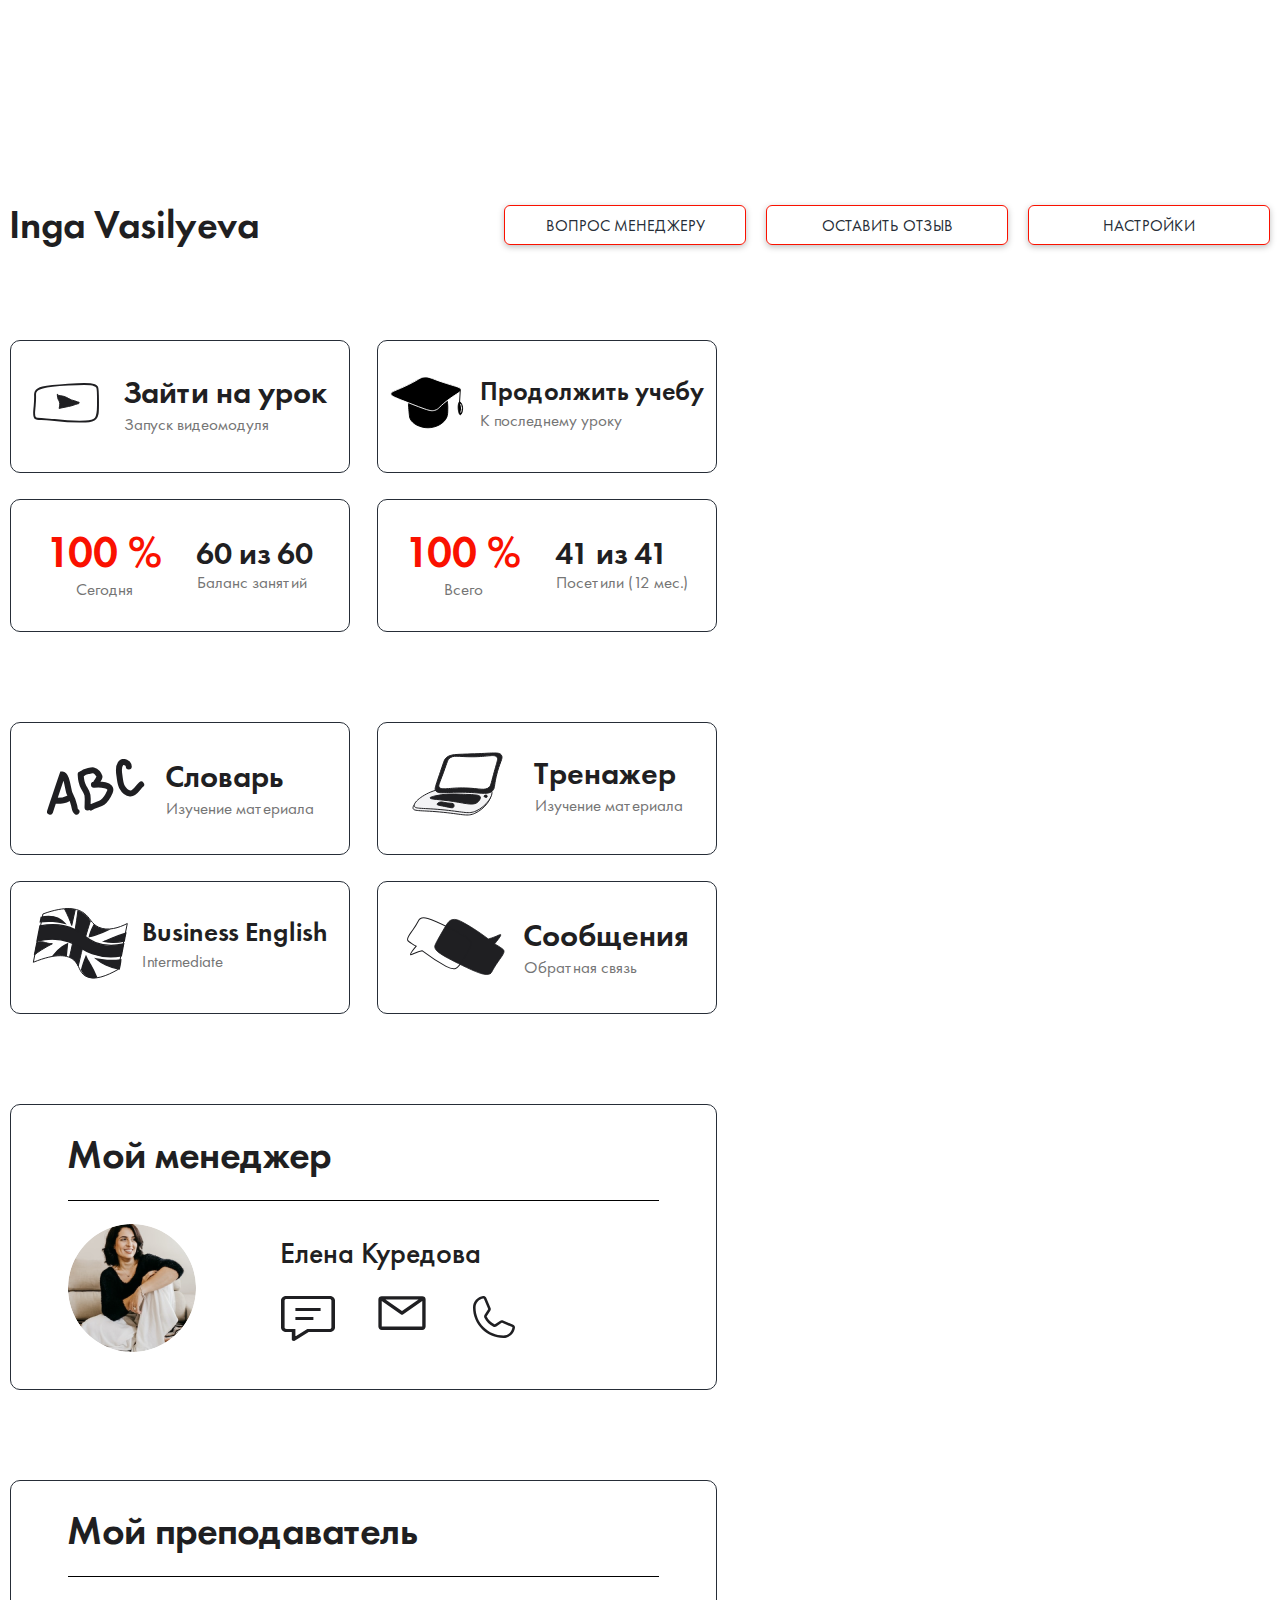
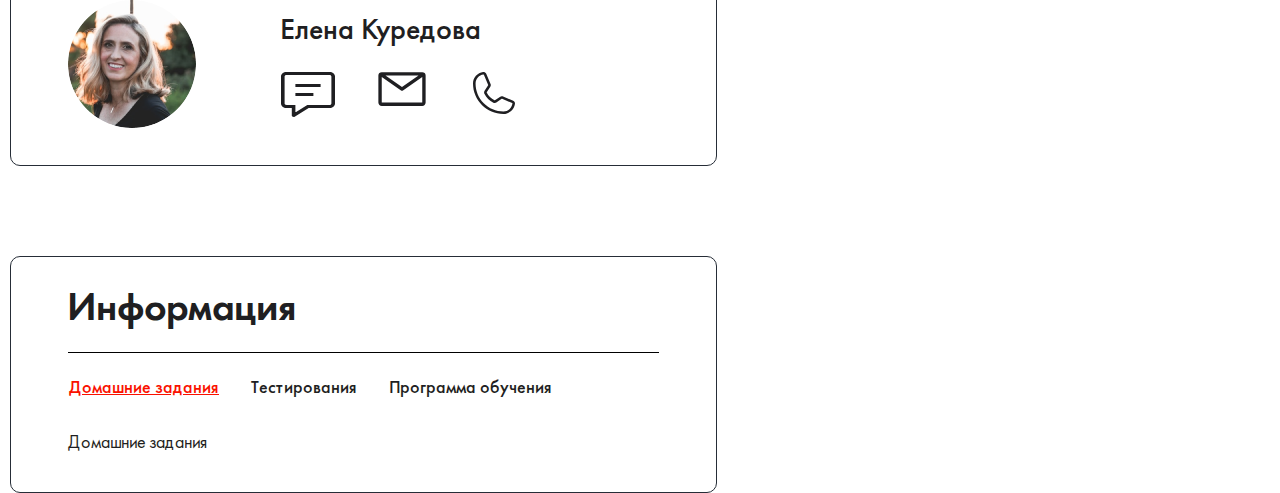
==== commit 226a6e75: "images-fix" ====
--- a/index.html
+++ b/index.html
@@ -5,7 +5,7 @@
   <meta http-equiv="X-UA-Compatible" content="IE=edge">
   <meta name="viewport" content="width=device-width,initial-scale=1">
 	<link rel="shortcut icon" href="favicon.ico" type="image/x-icon">
-  <link rel="stylesheet" href="css/style.min.css?_v=20230811152750">
+  <link rel="stylesheet" href="css/style.min.css">
   <title>Главная</title>
 </head>
 
@@ -35,7 +35,7 @@
         <div class="lk-row__item lk-row__subgrid lk-subgrid">
           <a href="#" class="lk-subgrid__item lk-subgrid__item--lesson">
             <div class="lk-subgrid__inner">
-              <img src="/images/lesson-icon.svg" alt="Lesson">
+              <img src="images/lesson-icon.svg" alt="Lesson">
               <div class="lk-subgrid__text">
                 <h3>Зайти на урок</h3>
                 <span>Запуск видеомодуля</span>
@@ -44,7 +44,7 @@
           </a>
           <a href="#" class="lk-subgrid__item lk-subgrid__item--study">
             <div class="lk-subgrid__inner">
-              <img src="/images/study-icon.svg" alt="Study">
+              <img src="images/study-icon.svg" alt="Study">
               <div class="lk-subgrid__text">
                 <h3>Продолжить учебу</h3>
                 <span>К последнему уроку</span>
@@ -80,7 +80,7 @@
         <div class="lk-row__item lk-row__subgrid lk-subgrid">
           <a href="#" class="lk-subgrid__item lk-subgrid__item--vocabulary">
             <div class="lk-subgrid__inner">
-              <img src="/images/vocabulary-icon.svg" alt="Lesson">
+              <img src="images/vocabulary-icon.svg" alt="Lesson">
               <div class="lk-subgrid__text">
                 <h3>Словарь</h3>
                 <span>Изучение материала</span>
@@ -89,7 +89,7 @@
           </a>
           <a href="#" class="lk-subgrid__item lk-subgrid__item--trainer">
             <div class="lk-subgrid__inner">
-              <img src="/images/trainer-icon.svg" alt="Study">
+              <img src="images/trainer-icon.svg" alt="Study">
               <div class="lk-subgrid__text">
                 <h3>Тренажер</h3>
                 <span>Изучение материала</span>
@@ -98,7 +98,7 @@
           </a>
           <a href="#" class="lk-subgrid__item lk-subgrid__item--flag">
             <div class="lk-subgrid__inner">
-              <img src="/images/flag-icon.svg" alt="Study">
+              <img src="images/flag-icon.svg" alt="Study">
               <div class="lk-subgrid__text">
                 <h3>Business English</h3>
                 <span>Intermediate</span>
@@ -107,7 +107,7 @@
           </a>
           <a href="#" class="lk-subgrid__item lk-subgrid__item--messages">
             <div class="lk-subgrid__inner">
-              <img src="/images/messages-icon.svg" alt="Study">
+              <img src="images/messages-icon.svg" alt="Study">
               <div class="lk-subgrid__text">
                 <h3>Сообщения</h3>
                 <span>Обратная связь</span>
@@ -124,24 +124,24 @@
             </div>
             <div class="lk-person__body">
               <div class="lk-person__img">
-                <picture><source srcset="/images/person-1.webp" type="image/webp"><img src="/images/person-1.png" alt="Фото менеджера"></picture>
+                <img src="images/person-1.png" alt="Фото менеджера">
               </div>
               <div class="lk-person__content">
                 <h4 class="lk-person__name">Елена Куредова</h4>
                 <ul class="buttons-lk-person lk-person__buttons">
                   <li class="buttons-lk-person__item buttons-lk-person__item--chat">
                     <a href="#chat" class="buttons-lk-person__link">
-                      <img src="/images/chat-icon.svg" alt="Chat">
+                      <img src="images/chat-icon.svg" alt="Chat">
                     </a>
                   </li>
                   <li class="buttons-lk-person__item buttons-lk-person__item--email">
                     <a href="#email" class="buttons-lk-person__link">
-                      <img src="/images/email-icon.svg" alt="Chat">
+                      <img src="images/email-icon.svg" alt="Chat">
                     </a>
                   </li>
                   <li class="buttons-lk-person__item buttons-lk-person__item--phone">
                     <a href="#phone" class="buttons-lk-person__link">
-                      <img src="/images/phone-icon.svg" alt="Chat">
+                      <img src="images/phone-icon.svg" alt="Chat">
                     </a>
                   </li>
                 </ul>
@@ -150,17 +150,17 @@
             <ul class="buttons-lk-person lk-person__buttons buttons-lk-person--mobile">
               <li class="buttons-lk-person__item buttons-lk-person__item--chat">
                 <a href="#chat" class="buttons-lk-person__link">
-                  <img src="/images/chat-icon.svg" alt="Chat">
+                  <img src="images/chat-icon.svg" alt="Chat">
                 </a>
               </li>
               <li class="buttons-lk-person__item buttons-lk-person__item--email">
                 <a href="#email" class="buttons-lk-person__link">
-                  <img src="/images/email-icon.svg" alt="Chat">
+                  <img src="images/email-icon.svg" alt="Chat">
                 </a>
               </li>
               <li class="buttons-lk-person__item buttons-lk-person__item--phone">
                 <a href="#phone" class="buttons-lk-person__link">
-                  <img src="/images/phone-icon.svg" alt="Chat">
+                  <img src="images/phone-icon.svg" alt="Chat">
                 </a>
               </li>
             </ul>
@@ -174,24 +174,24 @@
             </div>
             <div class="lk-person__body">
               <div class="lk-person__img">
-                <picture><source srcset="/images/person-2.webp" type="image/webp"><img src="/images/person-2.png" alt="Фото менеджера"></picture>
+                <img src="images/person-2.png" alt="Фото менеджера">
               </div>
               <div class="lk-person__content">
                 <h4 class="lk-person__name">Елена Куредова</h4>
                 <ul class="buttons-lk-person lk-person__buttons">
                   <li class="buttons-lk-person__item buttons-lk-person__item--chat">
                     <a href="#chat" class="buttons-lk-person__link">
-                      <img src="/images/chat-icon.svg" alt="Chat">
+                      <img src="images/chat-icon.svg" alt="Chat">
                     </a>
                   </li>
                   <li class="buttons-lk-person__item buttons-lk-person__item--email">
                     <a href="#email" class="buttons-lk-person__link">
-                      <img src="/images/email-icon.svg" alt="Chat">
+                      <img src="images/email-icon.svg" alt="Chat">
                     </a>
                   </li>
                   <li class="buttons-lk-person__item buttons-lk-person__item--phone">
                     <a href="#phone" class="buttons-lk-person__link">
-                      <img src="/images/phone-icon.svg" alt="Chat">
+                      <img src="images/phone-icon.svg" alt="Chat">
                     </a>
                   </li>
                 </ul>
@@ -200,17 +200,17 @@
             <ul class="buttons-lk-person lk-person__buttons buttons-lk-person--mobile">
               <li class="buttons-lk-person__item buttons-lk-person__item--chat">
                 <a href="#chat" class="buttons-lk-person__link">
-                  <img src="/images/chat-icon.svg" alt="Chat">
+                  <img src="images/chat-icon.svg" alt="Chat">
                 </a>
               </li>
               <li class="buttons-lk-person__item buttons-lk-person__item--email">
                 <a href="#email" class="buttons-lk-person__link">
-                  <img src="/images/email-icon.svg" alt="Chat">
+                  <img src="images/email-icon.svg" alt="Chat">
                 </a>
               </li>
               <li class="buttons-lk-person__item buttons-lk-person__item--phone">
                 <a href="#phone" class="buttons-lk-person__link">
-                  <img src="/images/phone-icon.svg" alt="Chat">
+                  <img src="images/phone-icon.svg" alt="Chat">
                 </a>
               </li>
             </ul>
@@ -256,7 +256,7 @@
     </div>
 </div>
 
-  <script src="js/app.min.js?_v=20230811152750"></script>
+  <script src="js/app.min.js"></script>
 </body>
 
 </html>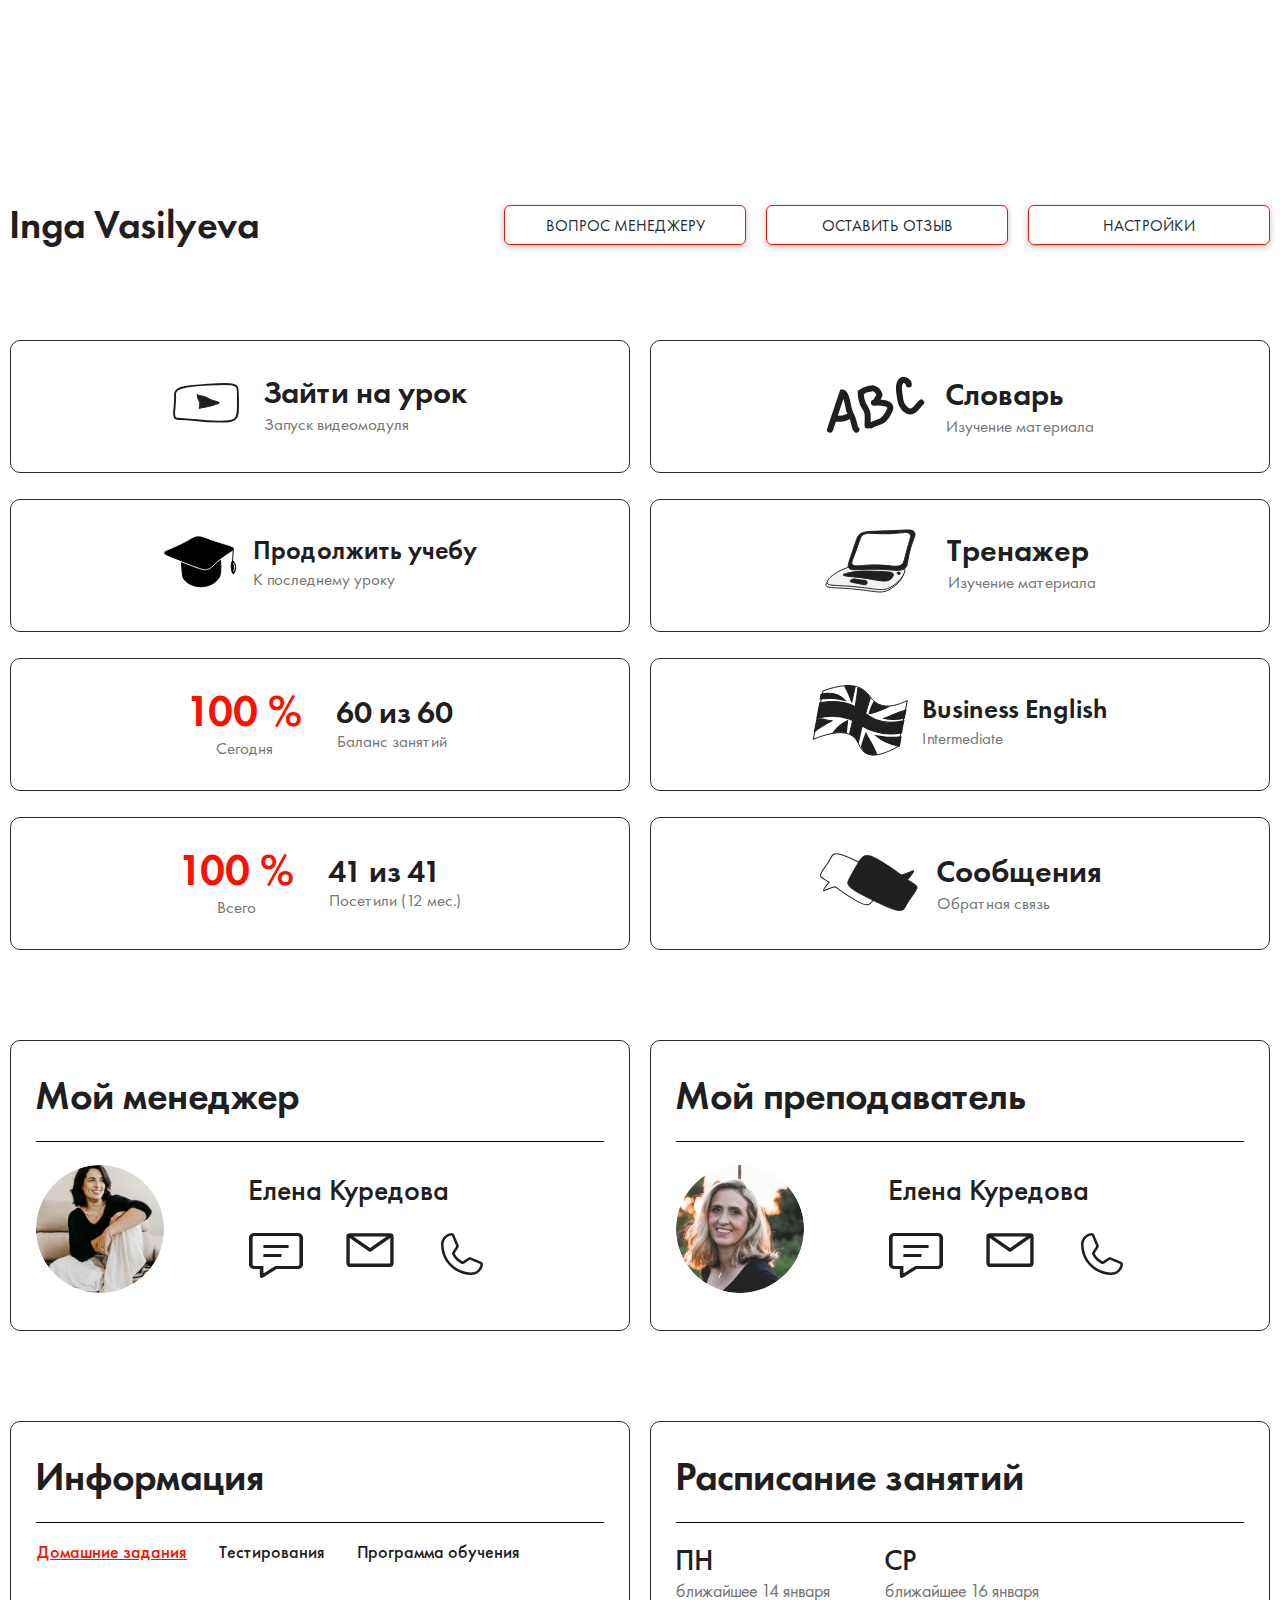
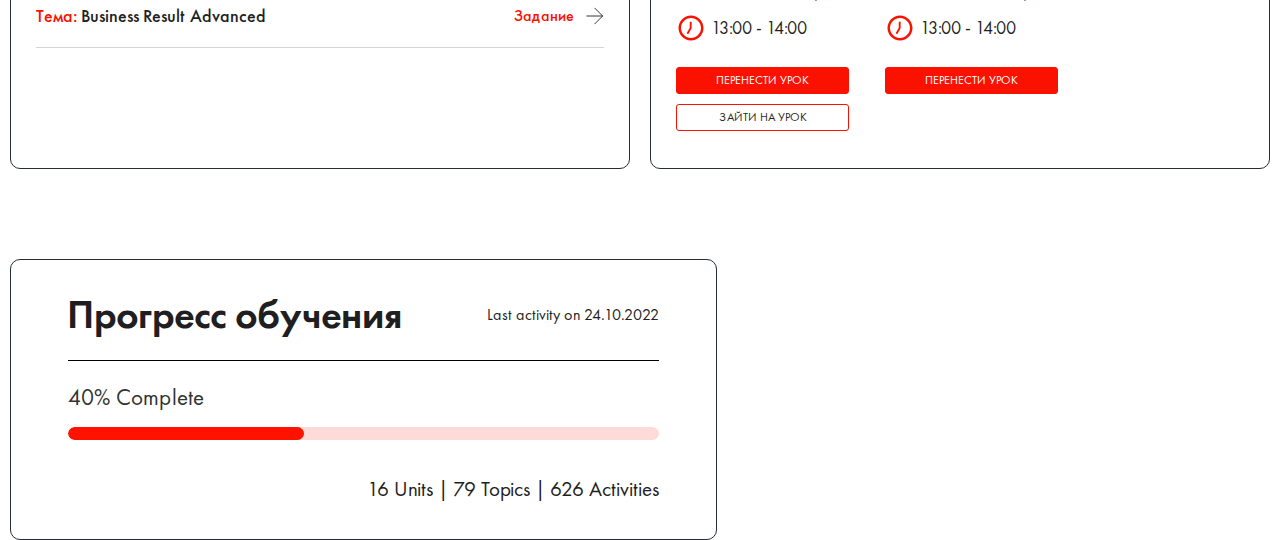
==== commit a09f6138: "updated 19:11" ====
--- a/index.html
+++ b/index.html
@@ -31,7 +31,7 @@
         </ul>
       </div>
 
-      <div class="lk-row">
+      <div class="lk-row lk-row--first">
         <div class="lk-row__item lk-row__subgrid lk-subgrid">
           <a href="#" class="lk-subgrid__item lk-subgrid__item--lesson">
             <div class="lk-subgrid__inner">
@@ -117,6 +117,7 @@
         </div>
       </div>
       <div class="lk-row">
+
         <div class="lk-row__item lk-block lk-row__person lk-person">
           <div class="lk-block__inner">
             <div class="lk-block__header lk-row__header">
@@ -131,17 +132,23 @@
                 <ul class="buttons-lk-person lk-person__buttons">
                   <li class="buttons-lk-person__item buttons-lk-person__item--chat">
                     <a href="#chat" class="buttons-lk-person__link">
-                      <img src="images/chat-icon.svg" alt="Chat">
+                      <svg>
+                        <use xlink:href="#chat-icon"></use>
+                      </svg>
                     </a>
                   </li>
                   <li class="buttons-lk-person__item buttons-lk-person__item--email">
                     <a href="#email" class="buttons-lk-person__link">
-                      <img src="images/email-icon.svg" alt="Chat">
+                      <svg>
+                        <use xlink:href="#email-icon"></use>
+                      </svg>
                     </a>
                   </li>
                   <li class="buttons-lk-person__item buttons-lk-person__item--phone">
                     <a href="#phone" class="buttons-lk-person__link">
-                      <img src="images/phone-icon.svg" alt="Chat">
+                      <svg>
+                        <use xlink:href="#phone-icon"></use>
+                      </svg>
                     </a>
                   </li>
                 </ul>
@@ -150,23 +157,28 @@
             <ul class="buttons-lk-person lk-person__buttons buttons-lk-person--mobile">
               <li class="buttons-lk-person__item buttons-lk-person__item--chat">
                 <a href="#chat" class="buttons-lk-person__link">
-                  <img src="images/chat-icon.svg" alt="Chat">
+                  <svg>
+                    <use xlink:href="#chat-icon"></use>
+                  </svg>
                 </a>
               </li>
               <li class="buttons-lk-person__item buttons-lk-person__item--email">
                 <a href="#email" class="buttons-lk-person__link">
-                  <img src="images/email-icon.svg" alt="Chat">
+                  <svg>
+                    <use xlink:href="#email-icon"></use>
+                  </svg>
                 </a>
               </li>
               <li class="buttons-lk-person__item buttons-lk-person__item--phone">
                 <a href="#phone" class="buttons-lk-person__link">
-                  <img src="images/phone-icon.svg" alt="Chat">
+                  <svg>
+                    <use xlink:href="#phone-icon"></use>
+                  </svg>
                 </a>
               </li>
             </ul>
           </div>
         </div>
-
         <div class="lk-row__item lk-block lk-row__person lk-person">
           <div class="lk-block__inner">
             <div class="lk-block__header lk-row__header">
@@ -181,17 +193,23 @@
                 <ul class="buttons-lk-person lk-person__buttons">
                   <li class="buttons-lk-person__item buttons-lk-person__item--chat">
                     <a href="#chat" class="buttons-lk-person__link">
-                      <img src="images/chat-icon.svg" alt="Chat">
+                      <svg>
+                        <use xlink:href="#chat-icon"></use>
+                      </svg>
                     </a>
                   </li>
                   <li class="buttons-lk-person__item buttons-lk-person__item--email">
                     <a href="#email" class="buttons-lk-person__link">
-                      <img src="images/email-icon.svg" alt="Chat">
+                      <svg>
+                        <use xlink:href="#email-icon"></use>
+                      </svg>
                     </a>
                   </li>
                   <li class="buttons-lk-person__item buttons-lk-person__item--phone">
                     <a href="#phone" class="buttons-lk-person__link">
-                      <img src="images/phone-icon.svg" alt="Chat">
+                      <svg>
+                        <use xlink:href="#phone-icon"></use>
+                      </svg>
                     </a>
                   </li>
                 </ul>
@@ -200,27 +218,35 @@
             <ul class="buttons-lk-person lk-person__buttons buttons-lk-person--mobile">
               <li class="buttons-lk-person__item buttons-lk-person__item--chat">
                 <a href="#chat" class="buttons-lk-person__link">
-                  <img src="images/chat-icon.svg" alt="Chat">
+                  <svg>
+                    <use xlink:href="#chat-icon"></use>
+                  </svg>
                 </a>
               </li>
               <li class="buttons-lk-person__item buttons-lk-person__item--email">
                 <a href="#email" class="buttons-lk-person__link">
-                  <img src="images/email-icon.svg" alt="Chat">
+                  <svg>
+                    <use xlink:href="#email-icon"></use>
+                  </svg>
                 </a>
               </li>
               <li class="buttons-lk-person__item buttons-lk-person__item--phone">
                 <a href="#phone" class="buttons-lk-person__link">
-                  <img src="images/phone-icon.svg" alt="Chat">
+                  <svg>
+                    <use xlink:href="#phone-icon"></use>
+                  </svg>
                 </a>
               </li>
             </ul>
           </div>
         </div>
+
       </div>
       <div class="lk-row">
+
         <div class="lk-row__item lk-block lk-row__person lk-information">
           <div class="lk-block__inner">
-            <div class="lk-block__header lk-row__header">
+            <div class="lk-block__header lk-row__header lk-information__header">
               <h3>Информация</h3>
             </div>
             <div class="lk-information__tabs tabs" data-tabs="tabs-example">
@@ -230,15 +256,104 @@
                 <button class="tabs__trigger" type="button">Программа обучения</button>
               </div>
 
-              <div class="tabs__content">
-                <div class="tabs__panel">Домашние задания</div>
+              <div class="lk-information__content tabs__content">
+                <div class="tabs__panel">
+                  <a href="#" class="lk-information__item">
+                    <div class="lk-information__title">
+                      <span style="">Тема:</span> Business Result Advanced
+                    </div>
+                    <span class="lk-information__btn">
+                      Задание
+                      <svg>
+                        <use xlink:href="#arrow-right"></use>
+                      </svg>
+                    </span>
+                  </a>
+                </div>
                 <div class="tabs__panel">Тестирования</div>
                 <div class="tabs__panel">Программа обучения</div>
               </div>
             </div>
           </div>
         </div>
+
+        <div class="lk-row__item lk-block lk-row__person lk-schedule">
+          <div class="lk-block__inner">
+            <div class="lk-block__header lk-row__header lk-schedule__header">
+              <h3>Расписание занятий</h3>
+            </div>
+            <div class="lk-schedule__body">
+              <div class="lk-schedule__item">
+                <h4 class="lk-schedule__day">
+                  ПН
+                </h4>
+                <span class="lk-schedule__date">ближайшее 14 января</span>
+                <span class="lk-schedule__time">
+                  <svg>
+                    <use xlink:href="#time-icon"></use>
+                  </svg>
+                  13:00 - 14:00
+                </span>
+                <div class="lk-schedule__buttons">
+                  <a href="#" class="lk-schedule__reschedule">Перенести урок</a>
+                  <a href="#" class="lk-schedule__join">Зайти на урок</a>
+                </div>
+              </div>
+              <div class="lk-schedule__item">
+                <h4 class="lk-schedule__day">
+                  СР
+                </h4>
+                <span class="lk-schedule__date">ближайшее 16 января</span>
+                <span class="lk-schedule__time">
+                  <svg>
+                    <use xlink:href="#time-icon"></use>
+                  </svg>
+                  13:00 - 14:00
+                </span>
+                <div class="lk-schedule__buttons">
+                  <a href="#" class="lk-schedule__reschedule">Перенести урок</a>
+                </div>
+              </div>
+            </div>
+          </div>
+        </div>
+
       </div>
+
+
+      <div class="lk-row">
+        <div class="lk-row__item lk-block lk-row__person lk-progress">
+          <div class="lk-block__inner">
+            <div class="lk-block__header lk-row__header lk-progress__header">
+              <h3>Прогресс обучения</h3>
+              <span>Last activity on 24.10.2022</span>
+            </div>
+            <div class="lk-progress__bar progress">
+              <progress max="100" value="40"></progress>
+              <div class="progress-value"></div>
+              <div class="progress-bg">
+                <div class="progress-bar"></div>
+              </div>
+            </div>
+            <div class="lk-progress__footer">
+              16 Units | 79 Topics | 626 Activities
+            </div>
+          </div>
+        </div>
+      </div>
+
+      <ul class="lk-buttons-list lk-header__buttons lk-buttons-list--mobile">
+        <li class="lk-buttons-list__item">
+          <a href="#" class="lk-buttons-list__link">Вопрос менеджеру</a>
+        </li>
+        <li class="lk-buttons-list__item">
+          <a href="#" class="lk-buttons-list__link">Оставить отзыв</a>
+        </li>
+        <li class="lk-buttons-list__item">
+          <a href="#" class="lk-buttons-list__link">Настройки</a>
+        </li>
+      </ul>
+
     </div>
     
   </main>
@@ -256,6 +371,36 @@
     </div>
 </div>
 
+  <svg id="sprites" display="none">
+
+    <symbol id="chat-icon" viewBox="0 0 54 45">
+        <g clip-path="url(#clip0_2432_17933)">
+            <path d="M12.6 34.479H14.4V32.979H12.6V34.479ZM12.6 43.473H10.8C10.8 43.7516 10.8931 44.0246 11.0688 44.2616C11.2446 44.4986 11.496 44.6901 11.795 44.8146C12.094 44.9392 12.4287 44.992 12.7617 44.9669C13.0946 44.9419 13.4126 44.8401 13.68 44.673L12.6 43.473ZM27 34.479V32.979H26.3988L25.92 33.279L27 34.479ZM16.2 11.991H14.4V14.991H16.2V11.991ZM37.8 14.991H39.6V11.991H37.8V14.991ZM16.2 20.985H14.4V23.985H16.2V20.985ZM30.6 23.985H32.4V20.985H30.6V23.985ZM10.8 34.479V43.473H14.4V34.479H10.8ZM13.68 44.673L28.08 35.679L25.92 33.279L11.52 42.273L13.68 44.673ZM27 35.979H48.6V32.979H27V35.979ZM48.6 35.979C51.5844 35.979 54 33.969 54 31.479H50.4C50.4 32.31 49.5972 32.979 48.6 32.979V35.979ZM54 31.479V4.5H50.4V31.482H54V31.479ZM54 4.5C54 2.01 51.5844 0 48.6 0V3C49.5972 3 50.4 3.669 50.4 4.5H54ZM48.6 0H5.4V3H48.6V0ZM5.4 0C2.4156 0 0 2.01 0 4.5H3.6C3.6 3.669 4.4028 3 5.4 3V0ZM0 4.5V31.479H3.6V4.5H0ZM0 31.479C0 33.969 2.4156 35.979 5.4 35.979V32.979C5.16349 32.9794 4.92921 32.9409 4.71061 32.8656C4.49201 32.7904 4.29339 32.6799 4.12615 32.5405C3.95891 32.4012 3.82634 32.2357 3.73605 32.0535C3.64576 31.8713 3.59953 31.6761 3.6 31.479H0ZM5.4 35.979H12.6V32.979H5.4V35.979ZM16.2 14.991H37.8V11.991H16.2V14.991ZM16.2 23.985H30.6V20.985H16.2V23.985Z" fill=""/>
+        </g>
+        <defs>
+            <clipPath id="clip0_2432_17933">
+                <rect width="54" height="45" fill="white"/>
+            </clipPath>
+        </defs>
+    </symbol>
+
+    <symbol id="email-icon" viewBox="0 0 54 34">
+        <path d="M47.25 0.125H6.75C5.85489 0.125 4.99645 0.480579 4.36351 1.11351C3.73058 1.74645 3.375 2.60489 3.375 3.5V30.5C3.375 31.3951 3.73058 32.2535 4.36351 32.8865C4.99645 33.5194 5.85489 33.875 6.75 33.875H47.25C48.1451 33.875 49.0035 33.5194 49.6365 32.8865C50.2694 32.2535 50.625 31.3951 50.625 30.5V3.5C50.625 2.60489 50.2694 1.74645 49.6365 1.11351C49.0035 0.480579 48.1451 0.125 47.25 0.125ZM43.5375 3.5L27 14.9412L10.4625 3.5H43.5375ZM6.75 30.5V5.03562L26.0381 18.3837C26.3206 18.5797 26.6562 18.6847 27 18.6847C27.3438 18.6847 27.6794 18.5797 27.9619 18.3837L47.25 5.03562V30.5H6.75Z" fill=""/>
+    </symbol>
+
+    <symbol id="phone-icon" viewBox="0 0 49 42">
+        <path d="M34.476 42C17.6713 42 4 28.3287 4 11.524C4.00303 8.70323 5.03283 5.98002 6.89702 3.86305C8.76122 1.74609 11.3323 0.380147 14.13 0.020382C14.7738 -0.0549798 15.4247 0.0798552 15.9856 0.404764C16.5464 0.729672 16.9872 1.22723 17.242 1.82319L21.5559 11.8889C21.7516 12.3443 21.8324 12.8408 21.7912 13.3348C21.7501 13.8288 21.5882 14.3051 21.3198 14.7218L17.7357 20.1732C17.7002 20.2347 17.6798 20.3036 17.6761 20.3745C17.6724 20.4454 17.6854 20.5161 17.7142 20.581C19.3628 23.961 22.0988 26.6895 25.4834 28.3287C25.5491 28.3582 25.6215 28.3698 25.6931 28.3622C25.7647 28.3547 25.8331 28.3283 25.8912 28.2858L31.2782 24.7016C31.6908 24.4244 32.1666 24.2555 32.6617 24.2105C33.1568 24.1655 33.6553 24.2458 34.1111 24.4441L44.1768 28.758C44.7728 29.0128 45.2703 29.4536 45.5952 30.0144C45.9201 30.5753 46.055 31.2262 45.9796 31.8699C45.6199 34.6677 44.2539 37.2388 42.1369 39.103C40.02 40.9672 37.2968 41.997 34.476 42ZM14.4949 2.57436H14.452C12.2782 2.86009 10.282 3.92461 8.83349 5.57042C7.38502 7.21623 6.58271 9.33158 6.57544 11.524C6.58112 18.9219 9.52246 26.0153 14.7536 31.2464C19.9847 36.4775 27.0781 39.4189 34.476 39.4246C36.6684 39.4173 38.7838 38.615 40.4296 37.1665C42.0754 35.718 43.1399 33.7217 43.4256 31.548C43.433 31.4585 43.4121 31.369 43.3659 31.292C43.3197 31.215 43.2505 31.1544 43.1681 31.1188L33.1024 26.8049C33.0359 26.7793 32.9643 26.7699 32.8934 26.7773C32.8225 26.7848 32.7544 26.809 32.6947 26.8478L27.3292 30.432C26.8948 30.7174 26.3946 30.8869 25.8762 30.9244C25.3578 30.962 24.8384 30.8664 24.3674 30.6466C20.4635 28.7461 17.3062 25.5963 15.3963 21.697C15.1733 21.2316 15.0739 20.7165 15.1077 20.2015C15.1415 19.6865 15.3075 19.1889 15.5895 18.7567L19.1522 13.3053C19.1947 13.2472 19.2211 13.1789 19.2286 13.1072C19.2361 13.0356 19.2246 12.9633 19.1951 12.8976L14.8812 2.8319C14.8483 2.75645 14.7944 2.69205 14.7259 2.64639C14.6574 2.60073 14.5772 2.57572 14.4949 2.57436Z" fill=""/>
+    </symbol>
+
+    <symbol id="arrow-right" viewBox="0 0 19 20">
+        <path d="M0 10H18M18 10L9 1M18 10L9 19" stroke="#1F1F22"/>
+    </symbol>
+
+    <symbol id="time-icon" viewBox="0 0 30 30">
+        <path d="M15 25C20.5 25 25 20.5 25 15C25 9.5 20.5 5 15 5C9.5 5 5 9.5 5 15C5 20.5 9.5 25 15 25ZM15 2.5C21.875 2.5 27.5 8.125 27.5 15C27.5 21.875 21.875 27.5 15 27.5C8.125 27.5 2.5 21.875 2.5 15C2.5 8.125 8.125 2.5 15 2.5ZM15.625 8.75V15.25L12.25 21.25L10.625 20.25L13.75 14.75V8.75H15.625Z" fill="#FA1100"/>
+    </symbol>
+
+</svg>
   <script src="js/app.min.js"></script>
 </body>
 
--- a/css/style.min.css
+++ b/css/style.min.css
@@ -1 +1,12351 @@
-@charset "UTF-8";@import url(https://fonts.googleapis.com/css2?family=Roboto&display=swap);@font-face{font-family:"Futura New";src:url(../fonts/FuturaNewBook-Reg.eot);src:url(../fonts/FuturaNewBook-Reg.eot?#iefix) format("embedded-opentype"),url(../fonts/FuturaNewBook-Reg.woff2) format("woff2"),url(../fonts/FuturaNewBook-Reg.woff) format("woff"),url(../fonts/FuturaNewBook-Reg.ttf) format("truetype");font-weight:400;font-style:normal}@font-face{font-family:"Futura New";src:url(../fonts/FuturaNewMedium-Reg.eot);src:url(../fonts/FuturaNewMedium-Reg.eot?#iefix) format("embedded-opentype"),url(../fonts/FuturaNewMedium-Reg.woff2) format("woff2"),url(../fonts/FuturaNewMedium-Reg.woff) format("woff"),url(../fonts/FuturaNewMedium-Reg.ttf) format("truetype");font-weight:500;font-style:normal}@font-face{font-family:"Futura New";src:url(../FuturaNewDemi-Reg.eot);src:url(../fonts/FuturaNewDemi-Reg.eot?#iefix) format("embedded-opentype"),url(../fonts/FuturaNewDemi-Reg.woff2) format("woff2"),url(../fonts/FuturaNewDemi-Reg.woff) format("woff"),url(../fonts/FuturaNewDemi-Reg.ttf) format("truetype");font-weight:600;font-style:normal}.clearfix:after,.group:after{content:" ";display:table;clear:both}.entry-title,.h1,.h2,.h3,.h4,.h5,.h6,address,h1,h2,h3,h4,h5,h6,hr,p{margin:0 0 1.6875rem;padding:0}/*! normalize.css v6.0.0 | MIT License | github.com/necolas/normalize.css */article,aside,footer,header,nav,section{display:block}figcaption,figure,main{display:block}abbr[title]{border-bottom:none;text-decoration:underline;text-decoration:underline;-webkit-text-decoration:underline dotted;text-decoration:underline dotted}b,strong{font-weight:inherit}b,strong{font-weight:bolder}dfn{font-style:italic}mark{background-color:#ff0;color:#000}small{font-size:80%}sub,sup{font-size:75%;line-height:0;position:relative;vertical-align:baseline}sub{bottom:-.25em}sup{top:-.5em}audio,video{display:inline-block}audio:not([controls]){display:none;height:0}svg:not(:root){overflow:hidden}button,input,optgroup,select,textarea{margin:0}button,input{overflow:visible}button,select{text-transform:none}[type=reset],[type=submit],button,html [type=button]{-webkit-appearance:button}[type=button]::-moz-focus-inner,[type=reset]::-moz-focus-inner,[type=submit]::-moz-focus-inner,button::-moz-focus-inner{border-style:none;padding:0}[type=button]:-moz-focusring,[type=reset]:-moz-focusring,[type=submit]:-moz-focusring,button:-moz-focusring{outline:1px dotted ButtonText}legend{-webkit-box-sizing:border-box;box-sizing:border-box;color:inherit;display:table;max-width:100%;padding:0;white-space:normal}progress{display:inline-block;vertical-align:baseline}textarea{overflow:auto}[type=checkbox],[type=radio]{-webkit-box-sizing:border-box;box-sizing:border-box;padding:0}[type=number]::-webkit-inner-spin-button,[type=number]::-webkit-outer-spin-button{height:auto}[type=search]{-webkit-appearance:textfield;outline-offset:-2px}[type=search]::-webkit-search-cancel-button,[type=search]::-webkit-search-decoration{-webkit-appearance:none}::-webkit-file-upload-button{-webkit-appearance:button;font:inherit}details,menu{display:block}summary{display:list-item}canvas{display:inline-block}template{display:none}[hidden]{display:none}html{-webkit-box-sizing:border-box;box-sizing:border-box}*,:after,:before{-webkit-box-sizing:inherit;box-sizing:inherit}body{background-color:#fff;color:#1f1f22;margin:0;font-size:18px;font-family:"Futura New",sans-serif;line-height:1.4;-ms-text-size-adjust:100%;-webkit-text-size-adjust:100%;overflow-x:hidden}body.mce-content-body{font-family:inherit;margin:.9375rem}img{border:0;font-style:italic;height:auto;max-width:100%;vertical-align:middle}a{background-color:transparent;-webkit-text-decoration-skip:objects}a{color:#1f1f22;outline:0;-webkit-text-decoration:none;text-decoration:none}a:hover{color:#fa1100;outline:0;-webkit-text-decoration:none;text-decoration:none}a:focus{outline:0;-webkit-text-decoration:none;text-decoration:none}.black{color:#0d0d0e}.inverted{color:#fff}.error{color:#ef3e46}.success{color:#1cd991}.warning{color:#f7ba45}.focus{color:#1c86f2}.aluminum{color:#f8f8f8}.silver{color:#e0e1e1}.lightgray{color:#dedfe2}.gray{color:#bdbdbd}.midgray{color:#676b72}.darkgray{color:#313439}.bg-black{background-color:#0d0d0e}.bg-inverted{background-color:#fff}.bg-error{background-color:#ef3e46}.bg-success{background-color:#1cd991}.bg-warning{background-color:#f7ba45}.bg-focus{background-color:#1c86f2}.bg-aluminum{background-color:#f8f8f8}.bg-silver{background-color:#e0e1e1}.bg-lightgray{background-color:#dedfe2}.bg-gray{background-color:#bdbdbd}.bg-midgray{background-color:#676b72}.bg-darkgray{background-color:#313439}.bg-highlight{background-color:#edf2ff}.h1,h1{font-size:3.75rem;line-height:1.3}.entry-title,.h2,h2{font-size:2.5rem;line-height:1.25}.h3,h3{font-size:2.5rem;line-height:1.25}.h4,h4{font-size:1.875rem;line-height:1.25}.h5,h5{font-size:1.375rem;line-height:1.25}.h6,h6{font-size:1.125rem;line-height:1.25}.h1,.h2,.h3,.h4,.h5,.h6,h1,h2,h3,h4,h5,h6{color:#1f1f22;font-family:"Futura New",sans-serif;font-weight:600;margin-bottom:1rem;margin-left:-.03em}.h6,h6{font-weight:500}dd,ol,ul{margin:0 0 1.6875rem 1.6875rem;padding:0}address,hr,p{margin-bottom:1.25rem}pre{background:#eef0f3;border:1px solid rgba(0,0,0,.03);margin:0 auto 1.6875rem;max-width:80%;overflow:auto;padding:2rem}pre code.bash,pre>code{background:0 0;border:0;display:block;margin:0;padding:0}pre code code.bash{font-size:inherit}code{padding:.125rem .375rem;margin:0 .1875rem;font-size:80%;background:#eef0f3;border:1px solid rgba(0,0,0,.03);border-radius:3px}code,kbd,pre,samp{font-family:"Courier New",Courier,"Lucida Sans Typewriter","Lucida Typewriter",monospace;font-size:1rem}blockquote,q{font-size:1.25rem;font-weight:300;font-style:italic;color:#1f1f22;line-height:1.637}hr{background-color:#fff;border:0;-webkit-box-sizing:content-box;box-sizing:content-box;height:1px}figure{margin:0}.text-left{text-align:left}.text-center{text-align:center}.text-right{text-align:right}ul.unstyled{margin-left:0}ul.unstyled,ul.unstyled ul{list-style:none}.monospace{font-family:"Courier New",Courier,"Lucida Sans Typewriter","Lucida Typewriter",monospace}.upper{text-transform:uppercase}.lower{text-transform:lowercase}.italic{font-style:italic!important}.strong{font-weight:700!important}.normal{font-weight:400!important}.medium-text{font-size:18px;font-weight:500}.muted{opacity:.55}a.muted{color:#0d0d0e}a.muted:hover{opacity:1}.black{color:#0d0d0e}.smaller{font-size:14px;line-height:20px}.small{font-size:16px;line-height:24px;color:#a3a5a9}.big{font-size:20px;line-height:28px}.large{font-size:22px;line-height:32px}.end{margin-bottom:0!important}.nowrap,.nowrap td{white-space:nowrap}.container,.container-fluid{margin-left:auto;margin-right:auto;padding-left:10px;padding-right:10px}.container{max-width:1220px}.page-template-page-fullscreen .site-content,.page-template-page-fullwidth-content .site-content{padding:0}.page-template-page-fullscreen .site-content>.container,.page-template-page-fullwidth-content .site-content>.container{max-width:none;padding:0}.page-template-page-fullscreen .content-area,.page-template-page-fullwidth-content .content-area{padding-top:0;padding-bottom:0}.page-template-page-fullwidth-content #content{padding-left:0;padding-right:0}.page-template-page-fullwidth-content #content #primary{max-width:100%}.container-full{width:100vw;position:relative;left:50%;right:50%;margin-left:-50vw;margin-right:-50vw}.bb-grid{display:-webkit-box;display:-ms-flexbox;display:flex;margin-left:-10px;margin-right:-10px;-ms-flex-wrap:wrap;flex-wrap:wrap}.bb-grid.no-gutter{padding:0 10px}.bb-grid-cell,.bb-grid>*{-webkit-box-flex:1;-ms-flex:1;flex:1;min-width:1px;display:inline-block;list-style:none}.bb-grid-cell:not(.no-gutter),.bb-grid>:not(.no-gutter){padding-left:10px;padding-right:10px}.site-content-grid>style{display:none}.grid-reverse{-webkit-box-orient:horizontal;-webkit-box-direction:reverse;-ms-flex-flow:row-reverse;flex-flow:row-reverse}.align-items-top{-webkit-box-align:start;-ms-flex-align:start;align-items:flex-start}.align-items-bottom{-webkit-box-align:end;-ms-flex-align:end;align-items:flex-end}.align-items-center{display:-webkit-box;display:-ms-flexbox;display:flex;-webkit-box-align:center;-ms-flex-align:center;align-items:center}.justify-center{-webkit-box-pack:center;-ms-flex-pack:center;justify-content:center}.space-between{display:-webkit-box;display:-ms-flexbox;display:flex;-webkit-box-pack:justify;-ms-flex-pack:justify;justify-content:space-between}.align-self-top{-ms-flex-item-align:start;align-self:flex-start}.align-self-bottom{-ms-flex-item-align:end;align-self:flex-end}.align-self-center{-ms-flex-item-align:center;align-self:center}.push-center{margin-left:auto;margin-right:auto}.push-right{margin-left:auto}.push-middle{margin-top:auto;margin-bottom:auto}.push-bottom{margin-top:auto}.push-top{margin-bottom:auto}.mb-0{margin-bottom:0}.mb-30{margin-bottom:30px}.mt-50{margin-top:50px}.bb-grid-1-1{-webkit-box-flex:0;-ms-flex:0 0 100%;flex:0 0 100%;max-width:100%}.bb-grid-1-2{-webkit-box-flex:0;-ms-flex:0 0 50%;flex:0 0 50%;max-width:50%}.bb-grid-1-3{-webkit-box-flex:0;-ms-flex:0 0 33.33333%;flex:0 0 33.33333%;max-width:33.33333%}.bb-grid-1-4{-webkit-box-flex:0;-ms-flex:0 0 25%;flex:0 0 25%;max-width:25%}.bb-grid-1-5{-webkit-box-flex:0;-ms-flex:0 0 20%;flex:0 0 20%;max-width:20%}.bb-grid-1-6{-webkit-box-flex:0;-ms-flex:0 0 16.66667%;flex:0 0 16.66667%;max-width:16.66667%}.bb-grid-2-3{-webkit-box-flex:0;-ms-flex:0 0 66.66%;flex:0 0 66.66%;max-width:66.66%}table{border-collapse:collapse;border-spacing:0;max-width:100%;width:100%;empty-cells:show;font-size:17px;line-height:24px;margin-bottom:27px}table caption{text-align:left;font-size:16px;font-weight:500;color:#a3a5a9}th{text-align:left;font-weight:700;vertical-align:bottom}td{vertical-align:top}td.align-middle,tr.align-middle td{vertical-align:middle}td,th{padding:1rem 1rem;border-bottom:1px solid rgba(0,0,0,.05)}td:first-child,th:first-child{padding-left:0}td:last-child,th:last-child{padding-right:0}tfoot td,tfoot th{color:#a3a5a9}table.bordered td,table.bordered th{border:1px solid rgba(0,0,0,.05)}table.striped tr:nth-child(odd) td{background:#f8f8f8}table.bordered td:first-child,table.bordered th:first-child,table.striped td:first-child,table.striped th:first-child{padding-left:1rem}table.bordered td:last-child,table.bordered th:last-child,table.striped td:last-child,table.striped th:last-child{padding-right:1rem}table.unstyled td,table.unstyled th{border:none;padding:0}fieldset{font-family:inherit;border:1px solid rgba(0,0,0,.1);padding:2rem;margin-bottom:2rem;margin-top:2rem}input,select,textarea{display:inline-block;font-family:inherit;font-style:inherit;font-size:15px;height:40px;outline:0;vertical-align:middle;background-color:#fff;border:1px solid #dedfe2;border-radius:3px;-webkit-box-shadow:none;box-shadow:none;padding:0 12px;color:#1f1f22}input.placeholder,select.placeholder,textarea.placeholder{color:#c3c6c9}input:-moz-placeholder,select:-moz-placeholder,textarea:-moz-placeholder{color:#c3c6c9}input::-moz-placeholder,select::-moz-placeholder,textarea::-moz-placeholder{color:#c3c6c9}input:-ms-input-placeholder,select:-ms-input-placeholder,textarea:-ms-input-placeholder{color:#c3c6c9}input::-webkit-input-placeholder,select::-webkit-input-placeholder,textarea::-webkit-input-placeholder{color:#c3c6c9}input.small,select.small,textarea.small{height:34px;font-size:13px;padding:0 12px;border-radius:3px}input.big,select.big,textarea.big{height:48px;font-size:17px;padding:0 12px;border-radius:3px}input:focus,select:focus,textarea:focus{outline:0;background-color:#fff;border-color:rgba(0,0,0,.25);-webkit-box-shadow:none;box-shadow:none}input.error,select.error,textarea.error{background-color:rgba(239,62,70,.1);border:1px solid #f5858a}input.error:focus,select.error:focus,textarea.error:focus{border-color:#ef3e46;-webkit-box-shadow:none;box-shadow:none}input.success,select.success,textarea.success{background-color:rgba(28,217,145,.1);border:1px solid #58e9b2}input.success:focus,select.success:focus,textarea.success:focus{border-color:#1cd991;-webkit-box-shadow:none;box-shadow:none}input.disabled,input:disabled,select.disabled,select:disabled,textarea.disabled,textarea:disabled{resize:none;opacity:.6;cursor:default;color:rgba(0,0,0,.5)}select{-webkit-appearance:none;background-image:url(../images/svg/arrow-down.svg);background-repeat:no-repeat;background-position:right 1rem center;padding-right:40px}select[multiple]{background-image:none;height:auto;padding:.5rem .75rem}textarea{height:auto;padding:8px 12px;line-height:27px;vertical-align:top}input[type=file]{width:auto;border:none;padding:0;height:auto;background:0 0;-webkit-box-shadow:none;box-shadow:none;display:inline-block}input.search,input[name=bbp_search],input[type=search]{background-repeat:no-repeat;background-position:10px 50%;background-size:16px;background-image:url(../images/svg/search.svg);background-position:left 10px center;padding-left:2rem}input.select2-search__field{background:0 0}input[type=checkbox],input[type=radio]{display:inline-block;width:auto;height:auto;padding:0}label{color:#1f1f22;margin-bottom:.25rem;font-size:17px}label .desc,label .error,label .success,label.checkbox{text-transform:none;font-weight:400}label.checkbox{font-size:18px;line-height:27px;cursor:pointer;color:inherit}label.checkbox input{margin-top:0}.form-checkboxes label.checkbox{display:inline-block;margin-right:1rem}.req{position:relative;top:1px;font-weight:700;color:#ef3e46;font-size:110%}div.desc,span.desc{color:rgba(31,31,34,.5);font-size:14px;line-height:20px}span.desc{margin-left:4px}div.desc{margin-top:.25rem;margin-bottom:-.5rem}.form-buttons .button,.form-buttons button{margin-right:.5rem}.form-item,form{margin-bottom:2rem}.form>.form-item:last-child{margin-bottom:0}.form .row:last-child .form-item{margin-bottom:0}.form span.error,.form span.success{font-size:14px;line-height:20px;margin-left:.25rem}.form-inline input,.form-inline select,.form-inline textarea{display:inline-block;width:auto}.append,.prepend{display:-webkit-box;display:-ms-flexbox;display:flex}.append input,.prepend input{-webkit-box-flex:1;-ms-flex:1;flex:1}.append .button,.append span,.prepend .button,.prepend span{-ms-flex-negative:0;flex-shrink:0}.append span,.prepend span{display:-webkit-box;display:-ms-flexbox;display:flex;-webkit-box-orient:vertical;-webkit-box-direction:normal;-ms-flex-direction:column;flex-direction:column;-webkit-box-pack:center;-ms-flex-pack:center;justify-content:center;font-weight:400;border:1px solid #dedfe2;background-color:#f8f8f8;padding:0 .875rem;color:rgba(0,0,0,.5);font-size:14px;white-space:nowrap}.prepend input{border-radius:0 3px 3px 0}.prepend .button{border-radius:3px 0 0 3px!important}.prepend .button{margin-right:-1px}.prepend span{border-right:none;border-radius:3px 0 0 3px}.append input{border-radius:3px 0 0 3px}.append .button{border-radius:0 3px 3px 0!important}.append .button{margin-left:-1px}.append span{border-left:none;border-radius:0 3px 3px 0}.bs-styled-checkbox{position:absolute;opacity:0}.bs-styled-checkbox+label{cursor:pointer;display:inline-block;position:relative;padding:0;line-height:1}.bs-styled-checkbox+label:before{content:"";margin-right:10px;display:inline-block;vertical-align:text-top;width:20px;height:20px;background:#fff;border-radius:3px;border:1px solid #c9cbca}.bs-styled-checkbox:checked+label:before{background:#1f1f22;border-color:#1f1f22}.bs-styled-checkbox:disabled+label{color:#b8b8b8;cursor:auto}.bs-styled-checkbox:disabled+label:before{-webkit-box-shadow:none;box-shadow:none;background:#ddd}.bs-styled-checkbox:checked+label:after{content:"\e876";position:absolute;left:3px;top:3px;font-family:bb-icons;color:#fff;font-size:14px;line-height:1;display:block}.bs-styled-radio{position:absolute;opacity:0}.bs-styled-radio+.bb-radio-label,.bs-styled-radio+label{display:inline-block;position:relative;cursor:pointer;padding:0}.bs-styled-radio+.bb-radio-label:before,.bs-styled-radio+label:before{content:"";display:inline-block;vertical-align:middle;cursor:pointer;position:relative;overflow:hidden;width:22px;height:22px;line-height:1;background-color:#fff;border:2px solid #d6dce6;border-radius:100%;margin-right:10px}.bs-styled-radio:disabled+.bb-radio-label,.bs-styled-radio:disabled+label{color:#b8b8b8;cursor:auto}.bs-styled-radio:disabled+.bb-radio-label:before,.bs-styled-radio:disabled+label:before{-webkit-box-shadow:none;box-shadow:none;background:#ddd}.bs-styled-radio:checked+.bb-radio-label:after,.bs-styled-radio:checked+label:after{content:"";background-color:#1f1f22;margin:auto;width:14px;position:absolute;height:14px;text-align:center;left:4px;top:4px;border-radius:100%}input[type=search]::-webkit-search-cancel-button,input[type=search]::-webkit-search-decoration,input[type=search]::-webkit-search-results-button,input[type=search]::-webkit-search-results-decoration{display:none}.buddypress .buddypress-wrap .comment-reply-link,.buddypress .buddypress-wrap .generic-button a,.buddypress .buddypress-wrap a.bp-title-button,.buddypress .buddypress-wrap a.button,.buddypress .buddypress-wrap button,.buddypress .buddypress-wrap input[type=button],.buddypress .buddypress-wrap input[type=reset],.buddypress .buddypress-wrap input[type=submit],.buddypress .buddypress-wrap ul.button-nav:not(.button-tabs) li a,.button,button,input[type=button],input[type=submit]{font-family:inherit;font-size:14px;color:#fff;background-color:#fa1100;border-radius:100px;padding:10px 40px;font-weight:500;font-style:normal;-webkit-text-decoration:none;text-decoration:none;text-align:center;cursor:pointer;display:inline-block;line-height:1.2;border:1px solid transparent;outline:0;vertical-align:middle;-webkit-appearance:none;-webkit-font-smoothing:antialiased;-moz-osx-font-smoothing:grayscale;-webkit-transition:all linear .2s;transition:all linear .2s}.buddypress .buddypress-wrap .comment-reply-link i,.buddypress .buddypress-wrap .generic-button a i,.buddypress .buddypress-wrap a.bp-title-button i,.buddypress .buddypress-wrap a.button i,.buddypress .buddypress-wrap button i,.buddypress .buddypress-wrap input[type=button] i,.buddypress .buddypress-wrap input[type=reset] i,.buddypress .buddypress-wrap input[type=submit] i,.buddypress .buddypress-wrap ul.button-nav:not(.button-tabs) li a i,.button i,button i,input[type=button] i,input[type=submit] i{position:relative}.buddypress .buddypress-wrap .comment-reply-link:focus,.buddypress .buddypress-wrap .comment-reply-link:hover,.buddypress .buddypress-wrap .generic-button a:focus,.buddypress .buddypress-wrap .generic-button a:hover,.buddypress .buddypress-wrap a.bp-title-button:focus,.buddypress .buddypress-wrap a.bp-title-button:hover,.buddypress .buddypress-wrap a.button:focus,.buddypress .buddypress-wrap a.button:hover,.buddypress .buddypress-wrap button:focus,.buddypress .buddypress-wrap button:hover,.buddypress .buddypress-wrap input[type=button]:focus,.buddypress .buddypress-wrap input[type=button]:hover,.buddypress .buddypress-wrap input[type=reset]:focus,.buddypress .buddypress-wrap input[type=reset]:hover,.buddypress .buddypress-wrap input[type=submit]:focus,.buddypress .buddypress-wrap input[type=submit]:hover,.buddypress .buddypress-wrap ul.button-nav:not(.button-tabs) li a:focus,.buddypress .buddypress-wrap ul.button-nav:not(.button-tabs) li a:hover,.button:focus,.button:hover,button:focus,button:hover,input[type=button]:focus,input[type=button]:hover,input[type=submit]:focus,input[type=submit]:hover{background-color:#1f1f22;outline:0;-webkit-text-decoration:none;text-decoration:none;color:#fff;-webkit-box-shadow:inset 0 0 0 99999px rgba(0,0,0,.1);box-shadow:inset 0 0 0 99999px rgba(0,0,0,.1)}.buddypress .buddypress-wrap .comment-reply-link:active,.buddypress .buddypress-wrap .generic-button a:active,.buddypress .buddypress-wrap a.bp-title-button:active,.buddypress .buddypress-wrap a.button:active,.buddypress .buddypress-wrap button:active,.buddypress .buddypress-wrap input[type=button]:active,.buddypress .buddypress-wrap input[type=reset]:active,.buddypress .buddypress-wrap input[type=submit]:active,.buddypress .buddypress-wrap ul.button-nav:not(.button-tabs) li a:active,.button:active,button:active,input[type=button]:active,input[type=submit]:active{outline:0;-webkit-text-decoration:none;text-decoration:none;color:#fff;-webkit-box-shadow:inset 0 0 0 99999px rgba(0,0,0,.1);box-shadow:inset 0 0 0 99999px rgba(0,0,0,.1)}.buddypress .buddypress-wrap .comment-reply-link.disabled,.buddypress .buddypress-wrap .generic-button a.disabled,.buddypress .buddypress-wrap a.bp-title-button.disabled,.buddypress .buddypress-wrap a.button.disabled,.buddypress .buddypress-wrap button.disabled,.buddypress .buddypress-wrap input[type=button].disabled,.buddypress .buddypress-wrap input[type=reset].disabled,.buddypress .buddypress-wrap input[type=submit].disabled,.buddypress .buddypress-wrap ul.button-nav:not(.button-tabs) li a.disabled,.button.disabled,button.disabled,input[type=button].disabled,input[type=submit].disabled{cursor:default;font-style:normal;color:#c8cbcf;background-color:#f5f5f5;opacity:1}.buddypress .buddypress-wrap .comment-reply-link.small,.buddypress .buddypress-wrap .generic-button a.small,.buddypress .buddypress-wrap a.bp-title-button.small,.buddypress .buddypress-wrap a.button.small,.buddypress .buddypress-wrap button.small,.buddypress .buddypress-wrap input[type=button].small,.buddypress .buddypress-wrap input[type=reset].small,.buddypress .buddypress-wrap input[type=submit].small,.buddypress .buddypress-wrap ul.button-nav:not(.button-tabs) li a.small,.button.small,button.small,input[type=button].small,input[type=submit].small{font-size:14px;font-weight:500;min-height:34px;padding:6px 20px;border-radius:100px}.buddypress .buddypress-wrap .comment-reply-link.big,.buddypress .buddypress-wrap .generic-button a.big,.buddypress .buddypress-wrap a.bp-title-button.big,.buddypress .buddypress-wrap a.button.big,.buddypress .buddypress-wrap button.big,.buddypress .buddypress-wrap input[type=button].big,.buddypress .buddypress-wrap input[type=reset].big,.buddypress .buddypress-wrap input[type=submit].big,.buddypress .buddypress-wrap ul.button-nav:not(.button-tabs) li a.big,.button.big,button.big,input[type=button].big,input[type=submit].big{font-size:16px;min-height:62px;padding:20px 40px;border-radius:100px}.buddypress .buddypress-wrap .comment-reply-link.large,.buddypress .buddypress-wrap .generic-button a.large,.buddypress .buddypress-wrap a.bp-title-button.large,.buddypress .buddypress-wrap a.button.large,.buddypress .buddypress-wrap button.large,.buddypress .buddypress-wrap input[type=button].large,.buddypress .buddypress-wrap input[type=reset].large,.buddypress .buddypress-wrap input[type=submit].large,.buddypress .buddypress-wrap ul.button-nav:not(.button-tabs) li a.large,.button.large,button.large,input[type=button].large,input[type=submit].large{font-size:16px;min-height:50px;padding:14px 30px;border-radius:100px}.buddypress .buddypress-wrap .comment-reply-link.full,.buddypress .buddypress-wrap .generic-button a.full,.buddypress .buddypress-wrap a.bp-title-button.full,.buddypress .buddypress-wrap a.button.full,.buddypress .buddypress-wrap button.full,.buddypress .buddypress-wrap input[type=button].full,.buddypress .buddypress-wrap input[type=reset].full,.buddypress .buddypress-wrap input[type=submit].full,.buddypress .buddypress-wrap ul.button-nav:not(.button-tabs) li a.full,.button.full,button.full,input[type=button].full,input[type=submit].full{width:100%}.buddypress .buddypress-wrap .comment-reply-link.secondary,.buddypress .buddypress-wrap .generic-button a.secondary,.buddypress .buddypress-wrap a.bp-title-button.secondary,.buddypress .buddypress-wrap a.button.secondary,.buddypress .buddypress-wrap button.secondary,.buddypress .buddypress-wrap input[type=button].secondary,.buddypress .buddypress-wrap input[type=reset].secondary,.buddypress .buddypress-wrap input[type=submit].secondary,.buddypress .buddypress-wrap ul.button-nav:not(.button-tabs) li a.secondary,.button.secondary,button.secondary,input[type=button].secondary,input[type=submit].secondary{color:#1f1f22;background-color:#d0d7dd}.buddypress .buddypress-wrap .comment-reply-link.secondary:hover,.buddypress .buddypress-wrap .generic-button a.secondary:hover,.buddypress .buddypress-wrap a.bp-title-button.secondary:hover,.buddypress .buddypress-wrap a.button.secondary:hover,.buddypress .buddypress-wrap button.secondary:hover,.buddypress .buddypress-wrap input[type=button].secondary:hover,.buddypress .buddypress-wrap input[type=reset].secondary:hover,.buddypress .buddypress-wrap input[type=submit].secondary:hover,.buddypress .buddypress-wrap ul.button-nav:not(.button-tabs) li a.secondary:hover,.button.secondary:hover,button.secondary:hover,input[type=button].secondary:hover,input[type=submit].secondary:hover{color:#1f1f22;background-color:#c1cad2}.buddypress .buddypress-wrap .comment-reply-link.secondary:active,.buddypress .buddypress-wrap .generic-button a.secondary:active,.buddypress .buddypress-wrap a.bp-title-button.secondary:active,.buddypress .buddypress-wrap a.button.secondary:active,.buddypress .buddypress-wrap button.secondary:active,.buddypress .buddypress-wrap input[type=button].secondary:active,.buddypress .buddypress-wrap input[type=reset].secondary:active,.buddypress .buddypress-wrap input[type=submit].secondary:active,.buddypress .buddypress-wrap ul.button-nav:not(.button-tabs) li a.secondary:active,.button.secondary:active,button.secondary:active,input[type=button].secondary:active,input[type=submit].secondary:active{color:#1f1f22;background-color:#ebeef0}.buddypress .buddypress-wrap .comment-reply-link.secondary.disabled,.buddypress .buddypress-wrap .comment-reply-link.secondary:disabled,.buddypress .buddypress-wrap .generic-button a.secondary.disabled,.buddypress .buddypress-wrap .generic-button a.secondary:disabled,.buddypress .buddypress-wrap a.bp-title-button.secondary.disabled,.buddypress .buddypress-wrap a.bp-title-button.secondary:disabled,.buddypress .buddypress-wrap a.button.secondary.disabled,.buddypress .buddypress-wrap a.button.secondary:disabled,.buddypress .buddypress-wrap button.secondary.disabled,.buddypress .buddypress-wrap button.secondary:disabled,.buddypress .buddypress-wrap input[type=button].secondary.disabled,.buddypress .buddypress-wrap input[type=button].secondary:disabled,.buddypress .buddypress-wrap input[type=reset].secondary.disabled,.buddypress .buddypress-wrap input[type=reset].secondary:disabled,.buddypress .buddypress-wrap input[type=submit].secondary.disabled,.buddypress .buddypress-wrap input[type=submit].secondary:disabled,.buddypress .buddypress-wrap ul.button-nav:not(.button-tabs) li a.secondary.disabled,.buddypress .buddypress-wrap ul.button-nav:not(.button-tabs) li a.secondary:disabled,.button.secondary.disabled,.button.secondary:disabled,button.secondary.disabled,button.secondary:disabled,input[type=button].secondary.disabled,input[type=button].secondary:disabled,input[type=submit].secondary.disabled,input[type=submit].secondary:disabled{color:#c8cbcf;background-color:#f5f5f5}.buddypress .buddypress-wrap .comment-reply-link.secondary.outline,.buddypress .buddypress-wrap .generic-button a.secondary.outline,.buddypress .buddypress-wrap a.bp-title-button.secondary.outline,.buddypress .buddypress-wrap a.button.secondary.outline,.buddypress .buddypress-wrap button.secondary.outline,.buddypress .buddypress-wrap input[type=button].secondary.outline,.buddypress .buddypress-wrap input[type=reset].secondary.outline,.buddypress .buddypress-wrap input[type=submit].secondary.outline,.buddypress .buddypress-wrap ul.button-nav:not(.button-tabs) li a.secondary.outline,.button.secondary.outline,button.secondary.outline,input[type=button].secondary.outline,input[type=submit].secondary.outline{background:0 0;color:#d0d7dd;border-color:#d0d7dd}.buddypress .buddypress-wrap .comment-reply-link.secondary.outline:hover,.buddypress .buddypress-wrap .generic-button a.secondary.outline:hover,.buddypress .buddypress-wrap a.bp-title-button.secondary.outline:hover,.buddypress .buddypress-wrap a.button.secondary.outline:hover,.buddypress .buddypress-wrap button.secondary.outline:hover,.buddypress .buddypress-wrap input[type=button].secondary.outline:hover,.buddypress .buddypress-wrap input[type=reset].secondary.outline:hover,.buddypress .buddypress-wrap input[type=submit].secondary.outline:hover,.buddypress .buddypress-wrap ul.button-nav:not(.button-tabs) li a.secondary.outline:hover,.button.secondary.outline:hover,button.secondary.outline:hover,input[type=button].secondary.outline:hover,input[type=submit].secondary.outline:hover{color:#c1cad2;border-color:#c1cad2}.buddypress .buddypress-wrap .comment-reply-link.secondary.outline:active,.buddypress .buddypress-wrap .generic-button a.secondary.outline:active,.buddypress .buddypress-wrap a.bp-title-button.secondary.outline:active,.buddypress .buddypress-wrap a.button.secondary.outline:active,.buddypress .buddypress-wrap button.secondary.outline:active,.buddypress .buddypress-wrap input[type=button].secondary.outline:active,.buddypress .buddypress-wrap input[type=reset].secondary.outline:active,.buddypress .buddypress-wrap input[type=submit].secondary.outline:active,.buddypress .buddypress-wrap ul.button-nav:not(.button-tabs) li a.secondary.outline:active,.button.secondary.outline:active,button.secondary.outline:active,input[type=button].secondary.outline:active,input[type=submit].secondary.outline:active{color:#f4f5f7;border-color:#f4f5f7}.buddypress .buddypress-wrap .comment-reply-link.secondary.outline.disabled,.buddypress .buddypress-wrap .comment-reply-link.secondary.outline:disabled,.buddypress .buddypress-wrap .generic-button a.secondary.outline.disabled,.buddypress .buddypress-wrap .generic-button a.secondary.outline:disabled,.buddypress .buddypress-wrap a.bp-title-button.secondary.outline.disabled,.buddypress .buddypress-wrap a.bp-title-button.secondary.outline:disabled,.buddypress .buddypress-wrap a.button.secondary.outline.disabled,.buddypress .buddypress-wrap a.button.secondary.outline:disabled,.buddypress .buddypress-wrap button.secondary.outline.disabled,.buddypress .buddypress-wrap button.secondary.outline:disabled,.buddypress .buddypress-wrap input[type=button].secondary.outline.disabled,.buddypress .buddypress-wrap input[type=button].secondary.outline:disabled,.buddypress .buddypress-wrap input[type=reset].secondary.outline.disabled,.buddypress .buddypress-wrap input[type=reset].secondary.outline:disabled,.buddypress .buddypress-wrap input[type=submit].secondary.outline.disabled,.buddypress .buddypress-wrap input[type=submit].secondary.outline:disabled,.buddypress .buddypress-wrap ul.button-nav:not(.button-tabs) li a.secondary.outline.disabled,.buddypress .buddypress-wrap ul.button-nav:not(.button-tabs) li a.secondary.outline:disabled,.button.secondary.outline.disabled,.button.secondary.outline:disabled,button.secondary.outline.disabled,button.secondary.outline:disabled,input[type=button].secondary.outline.disabled,input[type=button].secondary.outline:disabled,input[type=submit].secondary.outline.disabled,input[type=submit].secondary.outline:disabled{background:#f5f5f5;color:#dedfe2;border-color:#dedfe2;opacity:1}.buddypress .buddypress-wrap .comment-reply-link.success,.buddypress .buddypress-wrap .generic-button a.success,.buddypress .buddypress-wrap a.bp-title-button.success,.buddypress .buddypress-wrap a.button.success,.buddypress .buddypress-wrap button.success,.buddypress .buddypress-wrap input[type=button].success,.buddypress .buddypress-wrap input[type=reset].success,.buddypress .buddypress-wrap input[type=submit].success,.buddypress .buddypress-wrap ul.button-nav:not(.button-tabs) li a.success,.button.success,button.success,input[type=button].success,input[type=submit].success{color:#fff;background-color:#28cf8b}.buddypress .buddypress-wrap .comment-reply-link.success:hover,.buddypress .buddypress-wrap .generic-button a.success:hover,.buddypress .buddypress-wrap a.bp-title-button.success:hover,.buddypress .buddypress-wrap a.button.success:hover,.buddypress .buddypress-wrap button.success:hover,.buddypress .buddypress-wrap input[type=button].success:hover,.buddypress .buddypress-wrap input[type=reset].success:hover,.buddypress .buddypress-wrap input[type=submit].success:hover,.buddypress .buddypress-wrap ul.button-nav:not(.button-tabs) li a.success:hover,.button.success:hover,button.success:hover,input[type=button].success:hover,input[type=submit].success:hover{color:#fff;background-color:#24ba7d}.buddypress .buddypress-wrap .comment-reply-link.success:active,.buddypress .buddypress-wrap .generic-button a.success:active,.buddypress .buddypress-wrap a.bp-title-button.success:active,.buddypress .buddypress-wrap a.button.success:active,.buddypress .buddypress-wrap button.success:active,.buddypress .buddypress-wrap input[type=button].success:active,.buddypress .buddypress-wrap input[type=reset].success:active,.buddypress .buddypress-wrap input[type=submit].success:active,.buddypress .buddypress-wrap ul.button-nav:not(.button-tabs) li a.success:active,.button.success:active,button.success:active,input[type=button].success:active,input[type=submit].success:active{color:#fff;background-color:#49dca0}.buddypress .buddypress-wrap .comment-reply-link.success.disabled,.buddypress .buddypress-wrap .comment-reply-link.success:disabled,.buddypress .buddypress-wrap .generic-button a.success.disabled,.buddypress .buddypress-wrap .generic-button a.success:disabled,.buddypress .buddypress-wrap a.bp-title-button.success.disabled,.buddypress .buddypress-wrap a.bp-title-button.success:disabled,.buddypress .buddypress-wrap a.button.success.disabled,.buddypress .buddypress-wrap a.button.success:disabled,.buddypress .buddypress-wrap button.success.disabled,.buddypress .buddypress-wrap button.success:disabled,.buddypress .buddypress-wrap input[type=button].success.disabled,.buddypress .buddypress-wrap input[type=button].success:disabled,.buddypress .buddypress-wrap input[type=reset].success.disabled,.buddypress .buddypress-wrap input[type=reset].success:disabled,.buddypress .buddypress-wrap input[type=submit].success.disabled,.buddypress .buddypress-wrap input[type=submit].success:disabled,.buddypress .buddypress-wrap ul.button-nav:not(.button-tabs) li a.success.disabled,.buddypress .buddypress-wrap ul.button-nav:not(.button-tabs) li a.success:disabled,.button.success.disabled,.button.success:disabled,button.success.disabled,button.success:disabled,input[type=button].success.disabled,input[type=button].success:disabled,input[type=submit].success.disabled,input[type=submit].success:disabled{color:#c8cbcf;background-color:#f5f5f5}.buddypress .buddypress-wrap .comment-reply-link.success.outline,.buddypress .buddypress-wrap .generic-button a.success.outline,.buddypress .buddypress-wrap a.bp-title-button.success.outline,.buddypress .buddypress-wrap a.button.success.outline,.buddypress .buddypress-wrap button.success.outline,.buddypress .buddypress-wrap input[type=button].success.outline,.buddypress .buddypress-wrap input[type=reset].success.outline,.buddypress .buddypress-wrap input[type=submit].success.outline,.buddypress .buddypress-wrap ul.button-nav:not(.button-tabs) li a.success.outline,.button.success.outline,button.success.outline,input[type=button].success.outline,input[type=submit].success.outline{background:0 0;color:#28cf8b;border-color:#28cf8b}.buddypress .buddypress-wrap .comment-reply-link.success.outline:hover,.buddypress .buddypress-wrap .generic-button a.success.outline:hover,.buddypress .buddypress-wrap a.bp-title-button.success.outline:hover,.buddypress .buddypress-wrap a.button.success.outline:hover,.buddypress .buddypress-wrap button.success.outline:hover,.buddypress .buddypress-wrap input[type=button].success.outline:hover,.buddypress .buddypress-wrap input[type=reset].success.outline:hover,.buddypress .buddypress-wrap input[type=submit].success.outline:hover,.buddypress .buddypress-wrap ul.button-nav:not(.button-tabs) li a.success.outline:hover,.button.success.outline:hover,button.success.outline:hover,input[type=button].success.outline:hover,input[type=submit].success.outline:hover{color:#24ba7d;border-color:#24ba7d}.buddypress .buddypress-wrap .comment-reply-link.success.outline:active,.buddypress .buddypress-wrap .generic-button a.success.outline:active,.buddypress .buddypress-wrap a.bp-title-button.success.outline:active,.buddypress .buddypress-wrap a.button.success.outline:active,.buddypress .buddypress-wrap button.success.outline:active,.buddypress .buddypress-wrap input[type=button].success.outline:active,.buddypress .buddypress-wrap input[type=reset].success.outline:active,.buddypress .buddypress-wrap input[type=submit].success.outline:active,.buddypress .buddypress-wrap ul.button-nav:not(.button-tabs) li a.success.outline:active,.button.success.outline:active,button.success.outline:active,input[type=button].success.outline:active,input[type=submit].success.outline:active{color:#56dea7;border-color:#56dea7}.buddypress .buddypress-wrap .comment-reply-link.success.outline.disabled,.buddypress .buddypress-wrap .comment-reply-link.success.outline:disabled,.buddypress .buddypress-wrap .generic-button a.success.outline.disabled,.buddypress .buddypress-wrap .generic-button a.success.outline:disabled,.buddypress .buddypress-wrap a.bp-title-button.success.outline.disabled,.buddypress .buddypress-wrap a.bp-title-button.success.outline:disabled,.buddypress .buddypress-wrap a.button.success.outline.disabled,.buddypress .buddypress-wrap a.button.success.outline:disabled,.buddypress .buddypress-wrap button.success.outline.disabled,.buddypress .buddypress-wrap button.success.outline:disabled,.buddypress .buddypress-wrap input[type=button].success.outline.disabled,.buddypress .buddypress-wrap input[type=button].success.outline:disabled,.buddypress .buddypress-wrap input[type=reset].success.outline.disabled,.buddypress .buddypress-wrap input[type=reset].success.outline:disabled,.buddypress .buddypress-wrap input[type=submit].success.outline.disabled,.buddypress .buddypress-wrap input[type=submit].success.outline:disabled,.buddypress .buddypress-wrap ul.button-nav:not(.button-tabs) li a.success.outline.disabled,.buddypress .buddypress-wrap ul.button-nav:not(.button-tabs) li a.success.outline:disabled,.button.success.outline.disabled,.button.success.outline:disabled,button.success.outline.disabled,button.success.outline:disabled,input[type=button].success.outline.disabled,input[type=button].success.outline:disabled,input[type=submit].success.outline.disabled,input[type=submit].success.outline:disabled{background:#f5f5f5;color:#dedfe2;border-color:#dedfe2;opacity:1}.buddypress .buddypress-wrap .comment-reply-link.error,.buddypress .buddypress-wrap .generic-button a.error,.buddypress .buddypress-wrap a.bp-title-button.error,.buddypress .buddypress-wrap a.button.error,.buddypress .buddypress-wrap button.error,.buddypress .buddypress-wrap input[type=button].error,.buddypress .buddypress-wrap input[type=reset].error,.buddypress .buddypress-wrap input[type=submit].error,.buddypress .buddypress-wrap ul.button-nav:not(.button-tabs) li a.error,.button.error,button.error,input[type=button].error,input[type=submit].error{color:#fff;background-color:#ef3e46}.buddypress .buddypress-wrap .comment-reply-link.error:hover,.buddypress .buddypress-wrap .generic-button a.error:hover,.buddypress .buddypress-wrap a.bp-title-button.error:hover,.buddypress .buddypress-wrap a.button.error:hover,.buddypress .buddypress-wrap button.error:hover,.buddypress .buddypress-wrap input[type=button].error:hover,.buddypress .buddypress-wrap input[type=reset].error:hover,.buddypress .buddypress-wrap input[type=submit].error:hover,.buddypress .buddypress-wrap ul.button-nav:not(.button-tabs) li a.error:hover,.button.error:hover,button.error:hover,input[type=button].error:hover,input[type=submit].error:hover{color:#fff;background-color:#ed262f}.buddypress .buddypress-wrap .comment-reply-link.error:active,.buddypress .buddypress-wrap .generic-button a.error:active,.buddypress .buddypress-wrap a.bp-title-button.error:active,.buddypress .buddypress-wrap a.button.error:active,.buddypress .buddypress-wrap button.error:active,.buddypress .buddypress-wrap input[type=button].error:active,.buddypress .buddypress-wrap input[type=reset].error:active,.buddypress .buddypress-wrap input[type=submit].error:active,.buddypress .buddypress-wrap ul.button-nav:not(.button-tabs) li a.error:active,.button.error:active,button.error:active,input[type=button].error:active,input[type=submit].error:active{color:#fff;background-color:#f3686f}.buddypress .buddypress-wrap .comment-reply-link.error.disabled,.buddypress .buddypress-wrap .comment-reply-link.error:disabled,.buddypress .buddypress-wrap .generic-button a.error.disabled,.buddypress .buddypress-wrap .generic-button a.error:disabled,.buddypress .buddypress-wrap a.bp-title-button.error.disabled,.buddypress .buddypress-wrap a.bp-title-button.error:disabled,.buddypress .buddypress-wrap a.button.error.disabled,.buddypress .buddypress-wrap a.button.error:disabled,.buddypress .buddypress-wrap button.error.disabled,.buddypress .buddypress-wrap button.error:disabled,.buddypress .buddypress-wrap input[type=button].error.disabled,.buddypress .buddypress-wrap input[type=button].error:disabled,.buddypress .buddypress-wrap input[type=reset].error.disabled,.buddypress .buddypress-wrap input[type=reset].error:disabled,.buddypress .buddypress-wrap input[type=submit].error.disabled,.buddypress .buddypress-wrap input[type=submit].error:disabled,.buddypress .buddypress-wrap ul.button-nav:not(.button-tabs) li a.error.disabled,.buddypress .buddypress-wrap ul.button-nav:not(.button-tabs) li a.error:disabled,.button.error.disabled,.button.error:disabled,button.error.disabled,button.error:disabled,input[type=button].error.disabled,input[type=button].error:disabled,input[type=submit].error.disabled,input[type=submit].error:disabled{color:#c8cbcf;background-color:#f5f5f5}.buddypress .buddypress-wrap .comment-reply-link.error.outline,.buddypress .buddypress-wrap .generic-button a.error.outline,.buddypress .buddypress-wrap a.bp-title-button.error.outline,.buddypress .buddypress-wrap a.button.error.outline,.buddypress .buddypress-wrap button.error.outline,.buddypress .buddypress-wrap input[type=button].error.outline,.buddypress .buddypress-wrap input[type=reset].error.outline,.buddypress .buddypress-wrap input[type=submit].error.outline,.buddypress .buddypress-wrap ul.button-nav:not(.button-tabs) li a.error.outline,.button.error.outline,button.error.outline,input[type=button].error.outline,input[type=submit].error.outline{background:0 0;color:#ef3e46;border-color:#ef3e46}.buddypress .buddypress-wrap .comment-reply-link.error.outline:hover,.buddypress .buddypress-wrap .generic-button a.error.outline:hover,.buddypress .buddypress-wrap a.bp-title-button.error.outline:hover,.buddypress .buddypress-wrap a.button.error.outline:hover,.buddypress .buddypress-wrap button.error.outline:hover,.buddypress .buddypress-wrap input[type=button].error.outline:hover,.buddypress .buddypress-wrap input[type=reset].error.outline:hover,.buddypress .buddypress-wrap input[type=submit].error.outline:hover,.buddypress .buddypress-wrap ul.button-nav:not(.button-tabs) li a.error.outline:hover,.button.error.outline:hover,button.error.outline:hover,input[type=button].error.outline:hover,input[type=submit].error.outline:hover{color:#ed262f;border-color:#ed262f}.buddypress .buddypress-wrap .comment-reply-link.error.outline:active,.buddypress .buddypress-wrap .generic-button a.error.outline:active,.buddypress .buddypress-wrap a.bp-title-button.error.outline:active,.buddypress .buddypress-wrap a.button.error.outline:active,.buddypress .buddypress-wrap button.error.outline:active,.buddypress .buddypress-wrap input[type=button].error.outline:active,.buddypress .buddypress-wrap input[type=reset].error.outline:active,.buddypress .buddypress-wrap input[type=submit].error.outline:active,.buddypress .buddypress-wrap ul.button-nav:not(.button-tabs) li a.error.outline:active,.button.error.outline:active,button.error.outline:active,input[type=button].error.outline:active,input[type=submit].error.outline:active{color:#f4777c;border-color:#f4777c}.buddypress .buddypress-wrap .comment-reply-link.error.outline.disabled,.buddypress .buddypress-wrap .comment-reply-link.error.outline:disabled,.buddypress .buddypress-wrap .generic-button a.error.outline.disabled,.buddypress .buddypress-wrap .generic-button a.error.outline:disabled,.buddypress .buddypress-wrap a.bp-title-button.error.outline.disabled,.buddypress .buddypress-wrap a.bp-title-button.error.outline:disabled,.buddypress .buddypress-wrap a.button.error.outline.disabled,.buddypress .buddypress-wrap a.button.error.outline:disabled,.buddypress .buddypress-wrap button.error.outline.disabled,.buddypress .buddypress-wrap button.error.outline:disabled,.buddypress .buddypress-wrap input[type=button].error.outline.disabled,.buddypress .buddypress-wrap input[type=button].error.outline:disabled,.buddypress .buddypress-wrap input[type=reset].error.outline.disabled,.buddypress .buddypress-wrap input[type=reset].error.outline:disabled,.buddypress .buddypress-wrap input[type=submit].error.outline.disabled,.buddypress .buddypress-wrap input[type=submit].error.outline:disabled,.buddypress .buddypress-wrap ul.button-nav:not(.button-tabs) li a.error.outline.disabled,.buddypress .buddypress-wrap ul.button-nav:not(.button-tabs) li a.error.outline:disabled,.button.error.outline.disabled,.button.error.outline:disabled,button.error.outline.disabled,button.error.outline:disabled,input[type=button].error.outline.disabled,input[type=button].error.outline:disabled,input[type=submit].error.outline.disabled,input[type=submit].error.outline:disabled{background:#f5f5f5;color:#dedfe2;border-color:#dedfe2;opacity:1}.buddypress .buddypress-wrap .comment-reply-link.inverted,.buddypress .buddypress-wrap .generic-button a.inverted,.buddypress .buddypress-wrap a.bp-title-button.inverted,.buddypress .buddypress-wrap a.button.inverted,.buddypress .buddypress-wrap button.inverted,.buddypress .buddypress-wrap input[type=button].inverted,.buddypress .buddypress-wrap input[type=reset].inverted,.buddypress .buddypress-wrap input[type=submit].inverted,.buddypress .buddypress-wrap ul.button-nav:not(.button-tabs) li a.inverted,.button.inverted,button.inverted,input[type=button].inverted,input[type=submit].inverted{color:#000;background-color:#fff}.buddypress .buddypress-wrap .comment-reply-link.inverted:hover,.buddypress .buddypress-wrap .generic-button a.inverted:hover,.buddypress .buddypress-wrap a.bp-title-button.inverted:hover,.buddypress .buddypress-wrap a.button.inverted:hover,.buddypress .buddypress-wrap button.inverted:hover,.buddypress .buddypress-wrap input[type=button].inverted:hover,.buddypress .buddypress-wrap input[type=reset].inverted:hover,.buddypress .buddypress-wrap input[type=submit].inverted:hover,.buddypress .buddypress-wrap ul.button-nav:not(.button-tabs) li a.inverted:hover,.button.inverted:hover,button.inverted:hover,input[type=button].inverted:hover,input[type=submit].inverted:hover{color:#000;background-color:#f2f2f2}.buddypress .buddypress-wrap .comment-reply-link.inverted:active,.buddypress .buddypress-wrap .generic-button a.inverted:active,.buddypress .buddypress-wrap a.bp-title-button.inverted:active,.buddypress .buddypress-wrap a.button.inverted:active,.buddypress .buddypress-wrap button.inverted:active,.buddypress .buddypress-wrap input[type=button].inverted:active,.buddypress .buddypress-wrap input[type=reset].inverted:active,.buddypress .buddypress-wrap input[type=submit].inverted:active,.buddypress .buddypress-wrap ul.button-nav:not(.button-tabs) li a.inverted:active,.button.inverted:active,button.inverted:active,input[type=button].inverted:active,input[type=submit].inverted:active{color:#000;background-color:#fff}.buddypress .buddypress-wrap .comment-reply-link.inverted.disabled,.buddypress .buddypress-wrap .comment-reply-link.inverted:disabled,.buddypress .buddypress-wrap .generic-button a.inverted.disabled,.buddypress .buddypress-wrap .generic-button a.inverted:disabled,.buddypress .buddypress-wrap a.bp-title-button.inverted.disabled,.buddypress .buddypress-wrap a.bp-title-button.inverted:disabled,.buddypress .buddypress-wrap a.button.inverted.disabled,.buddypress .buddypress-wrap a.button.inverted:disabled,.buddypress .buddypress-wrap button.inverted.disabled,.buddypress .buddypress-wrap button.inverted:disabled,.buddypress .buddypress-wrap input[type=button].inverted.disabled,.buddypress .buddypress-wrap input[type=button].inverted:disabled,.buddypress .buddypress-wrap input[type=reset].inverted.disabled,.buddypress .buddypress-wrap input[type=reset].inverted:disabled,.buddypress .buddypress-wrap input[type=submit].inverted.disabled,.buddypress .buddypress-wrap input[type=submit].inverted:disabled,.buddypress .buddypress-wrap ul.button-nav:not(.button-tabs) li a.inverted.disabled,.buddypress .buddypress-wrap ul.button-nav:not(.button-tabs) li a.inverted:disabled,.button.inverted.disabled,.button.inverted:disabled,button.inverted.disabled,button.inverted:disabled,input[type=button].inverted.disabled,input[type=button].inverted:disabled,input[type=submit].inverted.disabled,input[type=submit].inverted:disabled{color:#c8cbcf;background-color:#f5f5f5}.buddypress .buddypress-wrap .comment-reply-link.inverted.outline,.buddypress .buddypress-wrap .generic-button a.inverted.outline,.buddypress .buddypress-wrap a.bp-title-button.inverted.outline,.buddypress .buddypress-wrap a.button.inverted.outline,.buddypress .buddypress-wrap button.inverted.outline,.buddypress .buddypress-wrap input[type=button].inverted.outline,.buddypress .buddypress-wrap input[type=reset].inverted.outline,.buddypress .buddypress-wrap input[type=submit].inverted.outline,.buddypress .buddypress-wrap ul.button-nav:not(.button-tabs) li a.inverted.outline,.button.inverted.outline,button.inverted.outline,input[type=button].inverted.outline,input[type=submit].inverted.outline{background:0 0;color:#fff;border-color:#fff}.buddypress .buddypress-wrap .comment-reply-link.inverted.outline:hover,.buddypress .buddypress-wrap .generic-button a.inverted.outline:hover,.buddypress .buddypress-wrap a.bp-title-button.inverted.outline:hover,.buddypress .buddypress-wrap a.button.inverted.outline:hover,.buddypress .buddypress-wrap button.inverted.outline:hover,.buddypress .buddypress-wrap input[type=button].inverted.outline:hover,.buddypress .buddypress-wrap input[type=reset].inverted.outline:hover,.buddypress .buddypress-wrap input[type=submit].inverted.outline:hover,.buddypress .buddypress-wrap ul.button-nav:not(.button-tabs) li a.inverted.outline:hover,.button.inverted.outline:hover,button.inverted.outline:hover,input[type=button].inverted.outline:hover,input[type=submit].inverted.outline:hover{color:#f2f2f2;border-color:#f2f2f2}.buddypress .buddypress-wrap .comment-reply-link.inverted.outline:active,.buddypress .buddypress-wrap .generic-button a.inverted.outline:active,.buddypress .buddypress-wrap a.bp-title-button.inverted.outline:active,.buddypress .buddypress-wrap a.button.inverted.outline:active,.buddypress .buddypress-wrap button.inverted.outline:active,.buddypress .buddypress-wrap input[type=button].inverted.outline:active,.buddypress .buddypress-wrap input[type=reset].inverted.outline:active,.buddypress .buddypress-wrap input[type=submit].inverted.outline:active,.buddypress .buddypress-wrap ul.button-nav:not(.button-tabs) li a.inverted.outline:active,.button.inverted.outline:active,button.inverted.outline:active,input[type=button].inverted.outline:active,input[type=submit].inverted.outline:active{color:#fff;border-color:#fff}.buddypress .buddypress-wrap .comment-reply-link.inverted.outline.disabled,.buddypress .buddypress-wrap .comment-reply-link.inverted.outline:disabled,.buddypress .buddypress-wrap .generic-button a.inverted.outline.disabled,.buddypress .buddypress-wrap .generic-button a.inverted.outline:disabled,.buddypress .buddypress-wrap a.bp-title-button.inverted.outline.disabled,.buddypress .buddypress-wrap a.bp-title-button.inverted.outline:disabled,.buddypress .buddypress-wrap a.button.inverted.outline.disabled,.buddypress .buddypress-wrap a.button.inverted.outline:disabled,.buddypress .buddypress-wrap button.inverted.outline.disabled,.buddypress .buddypress-wrap button.inverted.outline:disabled,.buddypress .buddypress-wrap input[type=button].inverted.outline.disabled,.buddypress .buddypress-wrap input[type=button].inverted.outline:disabled,.buddypress .buddypress-wrap input[type=reset].inverted.outline.disabled,.buddypress .buddypress-wrap input[type=reset].inverted.outline:disabled,.buddypress .buddypress-wrap input[type=submit].inverted.outline.disabled,.buddypress .buddypress-wrap input[type=submit].inverted.outline:disabled,.buddypress .buddypress-wrap ul.button-nav:not(.button-tabs) li a.inverted.outline.disabled,.buddypress .buddypress-wrap ul.button-nav:not(.button-tabs) li a.inverted.outline:disabled,.button.inverted.outline.disabled,.button.inverted.outline:disabled,button.inverted.outline.disabled,button.inverted.outline:disabled,input[type=button].inverted.outline.disabled,input[type=button].inverted.outline:disabled,input[type=submit].inverted.outline.disabled,input[type=submit].inverted.outline:disabled{background:#f5f5f5;color:#dedfe2;border-color:#dedfe2;opacity:1}.buddypress .buddypress-wrap .comment-reply-link.inverted:hover,.buddypress .buddypress-wrap .generic-button a.inverted:hover,.buddypress .buddypress-wrap a.bp-title-button.inverted:hover,.buddypress .buddypress-wrap a.button.inverted:hover,.buddypress .buddypress-wrap button.inverted:hover,.buddypress .buddypress-wrap input[type=button].inverted:hover,.buddypress .buddypress-wrap input[type=reset].inverted:hover,.buddypress .buddypress-wrap input[type=submit].inverted:hover,.buddypress .buddypress-wrap ul.button-nav:not(.button-tabs) li a.inverted:hover,.button.inverted:hover,button.inverted:hover,input[type=button].inverted:hover,input[type=submit].inverted:hover{opacity:.7}.buddypress .buddypress-wrap .comment-reply-link.round,.buddypress .buddypress-wrap .generic-button a.round,.buddypress .buddypress-wrap a.bp-title-button.round,.buddypress .buddypress-wrap a.button.round,.buddypress .buddypress-wrap button.round,.buddypress .buddypress-wrap input[type=button].round,.buddypress .buddypress-wrap input[type=reset].round,.buddypress .buddypress-wrap input[type=submit].round,.buddypress .buddypress-wrap ul.button-nav:not(.button-tabs) li a.round,.button.round,button.round,input[type=button].round,input[type=submit].round{border-radius:50px}.buddypress .buddypress-wrap .comment-reply-link.raised,.buddypress .buddypress-wrap .generic-button a.raised,.buddypress .buddypress-wrap a.bp-title-button.raised,.buddypress .buddypress-wrap a.button.raised,.buddypress .buddypress-wrap button.raised,.buddypress .buddypress-wrap input[type=button].raised,.buddypress .buddypress-wrap input[type=reset].raised,.buddypress .buddypress-wrap input[type=submit].raised,.buddypress .buddypress-wrap ul.button-nav:not(.button-tabs) li a.raised,.button.raised,button.raised,input[type=button].raised,input[type=submit].raised{-webkit-box-shadow:0 1px 3px rgba(0,0,0,.3);box-shadow:0 1px 3px rgba(0,0,0,.3)}.buddypress .buddypress-wrap .comment-reply-link.outline,.buddypress .buddypress-wrap .generic-button a.outline,.buddypress .buddypress-wrap a.bp-title-button.outline,.buddypress .buddypress-wrap a.button.outline,.buddypress .buddypress-wrap button.outline,.buddypress .buddypress-wrap input[type=button].outline,.buddypress .buddypress-wrap input[type=reset].outline,.buddypress .buddypress-wrap input[type=submit].outline,.buddypress .buddypress-wrap ul.button-nav:not(.button-tabs) li a.outline,.button.outline,button.outline,input[type=button].outline,input[type=submit].outline{background:0 0;border-width:1px;border-color:#fa1100;color:#fa1100;-webkit-box-shadow:none;box-shadow:none}.buddypress .buddypress-wrap .comment-reply-link.outline:focus,.buddypress .buddypress-wrap .comment-reply-link.outline:hover,.buddypress .buddypress-wrap .generic-button a.outline:focus,.buddypress .buddypress-wrap .generic-button a.outline:hover,.buddypress .buddypress-wrap a.bp-title-button.outline:focus,.buddypress .buddypress-wrap a.bp-title-button.outline:hover,.buddypress .buddypress-wrap a.button.outline:focus,.buddypress .buddypress-wrap a.button.outline:hover,.buddypress .buddypress-wrap button.outline:focus,.buddypress .buddypress-wrap button.outline:hover,.buddypress .buddypress-wrap input[type=button].outline:focus,.buddypress .buddypress-wrap input[type=button].outline:hover,.buddypress .buddypress-wrap input[type=reset].outline:focus,.buddypress .buddypress-wrap input[type=reset].outline:hover,.buddypress .buddypress-wrap input[type=submit].outline:focus,.buddypress .buddypress-wrap input[type=submit].outline:hover,.buddypress .buddypress-wrap ul.button-nav:not(.button-tabs) li a.outline:focus,.buddypress .buddypress-wrap ul.button-nav:not(.button-tabs) li a.outline:hover,.button.outline:focus,.button.outline:hover,button.outline:focus,button.outline:hover,input[type=button].outline:focus,input[type=button].outline:hover,input[type=submit].outline:focus,input[type=submit].outline:hover{background:0 0;color:#e10f00;border-color:#e10f00}.buddypress .buddypress-wrap .comment-reply-link.outline:active,.buddypress .buddypress-wrap .generic-button a.outline:active,.buddypress .buddypress-wrap a.bp-title-button.outline:active,.buddypress .buddypress-wrap a.button.outline:active,.buddypress .buddypress-wrap button.outline:active,.buddypress .buddypress-wrap input[type=button].outline:active,.buddypress .buddypress-wrap input[type=reset].outline:active,.buddypress .buddypress-wrap input[type=submit].outline:active,.buddypress .buddypress-wrap ul.button-nav:not(.button-tabs) li a.outline:active,.button.outline:active,button.outline:active,input[type=button].outline:active,input[type=submit].outline:active{background:0 0;color:#ff4638;border-color:#ff4638}.buddypress .buddypress-wrap .comment-reply-link.outline.disabled,.buddypress .buddypress-wrap .comment-reply-link.outline:disabled,.buddypress .buddypress-wrap .generic-button a.outline.disabled,.buddypress .buddypress-wrap .generic-button a.outline:disabled,.buddypress .buddypress-wrap a.bp-title-button.outline.disabled,.buddypress .buddypress-wrap a.bp-title-button.outline:disabled,.buddypress .buddypress-wrap a.button.outline.disabled,.buddypress .buddypress-wrap a.button.outline:disabled,.buddypress .buddypress-wrap button.outline.disabled,.buddypress .buddypress-wrap button.outline:disabled,.buddypress .buddypress-wrap input[type=button].outline.disabled,.buddypress .buddypress-wrap input[type=button].outline:disabled,.buddypress .buddypress-wrap input[type=reset].outline.disabled,.buddypress .buddypress-wrap input[type=reset].outline:disabled,.buddypress .buddypress-wrap input[type=submit].outline.disabled,.buddypress .buddypress-wrap input[type=submit].outline:disabled,.buddypress .buddypress-wrap ul.button-nav:not(.button-tabs) li a.outline.disabled,.buddypress .buddypress-wrap ul.button-nav:not(.button-tabs) li a.outline:disabled,.button.outline.disabled,.button.outline:disabled,button.outline.disabled,button.outline:disabled,input[type=button].outline.disabled,input[type=button].outline:disabled,input[type=submit].outline.disabled,input[type=submit].outline:disabled{background:#f5f5f5;color:#dedfe2;border-color:#dedfe2;opacity:1}.buddypress .buddypress-wrap .comment-reply-link.upper,.buddypress .buddypress-wrap .generic-button a.upper,.buddypress .buddypress-wrap a.bp-title-button.upper,.buddypress .buddypress-wrap a.button.upper,.buddypress .buddypress-wrap button.upper,.buddypress .buddypress-wrap input[type=button].upper,.buddypress .buddypress-wrap input[type=reset].upper,.buddypress .buddypress-wrap input[type=submit].upper,.buddypress .buddypress-wrap ul.button-nav:not(.button-tabs) li a.upper,.button.upper,button.upper,input[type=button].upper,input[type=submit].upper{text-transform:uppercase;letter-spacing:.04em;font-size:14px}.buddypress .buddypress-wrap .comment-reply-link.upper.small,.buddypress .buddypress-wrap .generic-button a.upper.small,.buddypress .buddypress-wrap a.bp-title-button.upper.small,.buddypress .buddypress-wrap a.button.upper.small,.buddypress .buddypress-wrap button.upper.small,.buddypress .buddypress-wrap input[type=button].upper.small,.buddypress .buddypress-wrap input[type=reset].upper.small,.buddypress .buddypress-wrap input[type=submit].upper.small,.buddypress .buddypress-wrap ul.button-nav:not(.button-tabs) li a.upper.small,.button.upper.small,button.upper.small,input[type=button].upper.small,input[type=submit].upper.small{font-size:12px}.buddypress .buddypress-wrap .comment-reply-link.upper.big,.buddypress .buddypress-wrap .generic-button a.upper.big,.buddypress .buddypress-wrap a.bp-title-button.upper.big,.buddypress .buddypress-wrap a.button.upper.big,.buddypress .buddypress-wrap button.upper.big,.buddypress .buddypress-wrap input[type=button].upper.big,.buddypress .buddypress-wrap input[type=reset].upper.big,.buddypress .buddypress-wrap input[type=submit].upper.big,.buddypress .buddypress-wrap ul.button-nav:not(.button-tabs) li a.upper.big,.button.upper.big,button.upper.big,input[type=button].upper.big,input[type=submit].upper.big{font-size:14px}.buddypress .buddypress-wrap .comment-reply-link.upper.large,.buddypress .buddypress-wrap .generic-button a.upper.large,.buddypress .buddypress-wrap a.bp-title-button.upper.large,.buddypress .buddypress-wrap a.button.upper.large,.buddypress .buddypress-wrap button.upper.large,.buddypress .buddypress-wrap input[type=button].upper.large,.buddypress .buddypress-wrap input[type=reset].upper.large,.buddypress .buddypress-wrap input[type=submit].upper.large,.buddypress .buddypress-wrap ul.button-nav:not(.button-tabs) li a.upper.large,.button.upper.large,button.upper.large,input[type=button].upper.large,input[type=submit].upper.large{font-size:14px}input[type=submit]{width:auto;font-style:normal}.arrow-button{display:-webkit-inline-box;display:-ms-inline-flexbox;display:inline-flex;-webkit-box-align:center;-ms-flex-align:center;align-items:center;padding:10px 0;font-weight:500;font-size:14px;color:#1f1f22;line-height:17px;-webkit-transition:all .3s ease-out;transition:all .3s ease-out}.arrow-button .line{position:relative;height:1px;width:24px;background-color:#1f1f22;-webkit-transition:all .3s ease-out;transition:all .3s ease-out;margin-left:16px}.arrow-button .line i{position:absolute;top:-9px;right:-9px;color:inherit;font-size:20px;line-height:1;margin:0;margin:initial}.arrow-button:hover .line{width:40px;background-color:#fa1100;color:#fa1100}a:hover .arrow-button{color:#fa1100}a:hover .arrow-button .line{width:40px;background-color:#fa1100;color:#fa1100}.breadcrumbs{font-size:16px;margin-bottom:27px}.breadcrumbs ul{display:-webkit-box;display:-ms-flexbox;display:flex;-webkit-box-align:center;-ms-flex-align:center;align-items:center}.breadcrumbs.push-center ul{-webkit-box-pack:center;-ms-flex-pack:center;justify-content:center}.breadcrumbs a,.breadcrumbs span{font-style:normal;padding:0 .625rem;display:inline-block;white-space:nowrap}.breadcrumbs li:after{display:inline-block;content:"/";color:rgba(0,0,0,.3)}.breadcrumbs li:last-child:after{display:none}.breadcrumbs li:first-child a,.breadcrumbs li:first-child span{padding-left:0}.breadcrumbs li.active a{color:#1f1f22;-webkit-text-decoration:none;text-decoration:none;cursor:text}.pagination{margin:27px 0;font-size:16px}.pagination ul{display:-webkit-box;display:-ms-flexbox;display:flex;margin:0}.pagination.align-center ul{-webkit-box-pack:center;-ms-flex-pack:center;justify-content:center}.pagination a,.pagination span{border-radius:3px;display:inline-block;padding:.5rem .75rem;line-height:1;white-space:nowrap;border:1px solid transparent}.pagination a{-webkit-text-decoration:none;text-decoration:none;color:#1f1f22}.pagination a:hover{color:rgba(0,0,0,.5);border-color:#e0e1e1}.pagination li.active a,.pagination span{color:rgba(0,0,0,.5);border-color:#e0e1e1;cursor:text}.pagination.upper{font-size:14px}.push-left{margin-right:auto}.push-right{margin-left:auto}.push-center{margin-left:auto;margin-right:auto}.push-middle{margin-top:auto;margin-bottom:auto}.push-bottom{margin-top:auto}.align-middle{-webkit-box-align:center;-ms-flex-align:center;align-items:center}.align-right{-webkit-box-pack:end;-ms-flex-pack:end;justify-content:flex-end}.align-center{-webkit-box-pack:center;-ms-flex-pack:center;justify-content:center}.fixed{position:fixed;top:0;left:0;z-index:100;width:100%}.flex{display:-webkit-box;display:-ms-flexbox;display:flex}.flex-1{-webkit-box-flex:1;-ms-flex:1;flex:1}.flex-wrap{-ms-flex-wrap:wrap;flex-wrap:wrap}.flex-full{-webkit-box-flex:0;-ms-flex:0 0 100%;flex:0 0 100%}.flex-reverse{-webkit-box-orient:horizontal;-webkit-box-direction:reverse;-ms-flex-flow:row-reverse;flex-flow:row-reverse}.flex-column{-webkit-box-orient:vertical;-webkit-box-direction:normal;-ms-flex-flow:column;flex-flow:column}.invisible{visibility:hidden}.visible{visibility:visible}.display-block{display:block}.hide{display:none!important}.no-scroll{height:100%!important}.no-scroll{overflow:hidden;position:fixed;top:0;left:0;width:100%}.scrollbar-measure{position:absolute;top:-9999px;width:50px;height:50px;overflow:scroll}.video-container{height:0;padding-bottom:56.25%;position:relative;margin-bottom:18px}.video-container embed,.video-container iframe:not(.wp-embedded-content),.video-container object{width:100%!important;height:100%!important}.video-container embed,.video-container iframe:not(.wp-embedded-content),.video-container object{position:absolute;top:0;left:0}.close{display:inline-block;min-height:16px;min-width:16px;line-height:16px;vertical-align:middle;text-align:center;font-size:.75rem;opacity:.6}.close:hover{opacity:1}.close.small{font-size:.5rem}.close.big{font-size:1.125rem}.close.white{color:#fff}.caret{display:inline-block}.button .caret{margin-right:-.5rem}.overlay{position:fixed;z-index:200;top:0;left:0;right:0;bottom:0;background-color:rgba(255,255,255,.95)}.overlay>.close{position:fixed;top:1rem;right:1rem}.overlay.black{background-color:rgba(0,0,0,.9)}.round{border-radius:50%}.ani-bg{-webkit-animation-duration:2s;animation-duration:2s;-webkit-animation-fill-mode:forwards;animation-fill-mode:forwards;-webkit-animation-iteration-count:infinite;animation-iteration-count:infinite;-webkit-animation-name:ani-bg;animation-name:ani-bg;-webkit-animation-timing-function:linear;animation-timing-function:linear;background:#eee;background:-webkit-gradient(linear,left top,right top,color-stop(8%,#eee),color-stop(18%,#ddd),color-stop(33%,#eee));background:linear-gradient(to right,#eee 8%,#ddd 18%,#eee 33%);background-size:1000px 100%;height:96px;position:relative}@-webkit-keyframes ani-bg{0%{background-position:-1000px 0}100%{background-position:1000px 0}}@keyframes ani-bg{0%{background-position:-1000px 0}100%{background-position:1000px 0}}@-webkit-keyframes loading{0%{opacity:1}100%{opacity:.9}}@keyframes loading{0%{opacity:1}100%{opacity:.9}}@-webkit-keyframes slideUp{to{height:0;padding-top:0;padding-bottom:0}}@keyframes slideUp{to{height:0;padding-top:0;padding-bottom:0}}@-webkit-keyframes slideDown{from{height:0;padding-top:0;padding-bottom:0}}@keyframes slideDown{from{height:0;padding-top:0;padding-bottom:0}}@-webkit-keyframes fadeIn{from{opacity:0}to{opacity:1}}@keyframes fadeIn{from{opacity:0}to{opacity:1}}@-webkit-keyframes fadeOut{from{opacity:1}to{opacity:0}}@keyframes fadeOut{from{opacity:1}to{opacity:0}}@-webkit-keyframes flipIn{from{opacity:0;-webkit-transform:scaleY(0);transform:scaleY(0)}to{opacity:1;-webkit-transform:scaleY(1);transform:scaleY(1)}}@keyframes flipIn{from{opacity:0;-webkit-transform:scaleY(0);transform:scaleY(0)}to{opacity:1;-webkit-transform:scaleY(1);transform:scaleY(1)}}@-webkit-keyframes flipOut{from{opacity:1;-webkit-transform:scaleY(1);transform:scaleY(1)}to{opacity:0;-webkit-transform:scaleY(0);transform:scaleY(0)}}@keyframes flipOut{from{opacity:1;-webkit-transform:scaleY(1);transform:scaleY(1)}to{opacity:0;-webkit-transform:scaleY(0);transform:scaleY(0)}}@-webkit-keyframes zoomIn{from{opacity:0;-webkit-transform:scale3d(.3,.3,.3);transform:scale3d(.3,.3,.3)}50%{opacity:1}}@keyframes zoomIn{from{opacity:0;-webkit-transform:scale3d(.3,.3,.3);transform:scale3d(.3,.3,.3)}50%{opacity:1}}@-webkit-keyframes zoomOut{from{opacity:1}50%{opacity:0;-webkit-transform:scale3d(.3,.3,.3);transform:scale3d(.3,.3,.3)}to{opacity:0}}@keyframes zoomOut{from{opacity:1}50%{opacity:0;-webkit-transform:scale3d(.3,.3,.3);transform:scale3d(.3,.3,.3)}to{opacity:0}}@-webkit-keyframes slideInRight{from{-webkit-transform:translate3d(100%,0,0);transform:translate3d(100%,0,0);visibility:visible}to{-webkit-transform:translate3d(0,0,0);transform:translate3d(0,0,0)}}@keyframes slideInRight{from{-webkit-transform:translate3d(100%,0,0);transform:translate3d(100%,0,0);visibility:visible}to{-webkit-transform:translate3d(0,0,0);transform:translate3d(0,0,0)}}@-webkit-keyframes slideInLeft{from{-webkit-transform:translate3d(-100%,0,0);transform:translate3d(-100%,0,0);visibility:visible}to{-webkit-transform:translate3d(0,0,0);transform:translate3d(0,0,0)}}@keyframes slideInLeft{from{-webkit-transform:translate3d(-100%,0,0);transform:translate3d(-100%,0,0);visibility:visible}to{-webkit-transform:translate3d(0,0,0);transform:translate3d(0,0,0)}}@-webkit-keyframes slideInDown{from{-webkit-transform:translate3d(0,-100%,0);transform:translate3d(0,-100%,0);visibility:visible}to{-webkit-transform:translate3d(0,0,0);transform:translate3d(0,0,0)}}@keyframes slideInDown{from{-webkit-transform:translate3d(0,-100%,0);transform:translate3d(0,-100%,0);visibility:visible}to{-webkit-transform:translate3d(0,0,0);transform:translate3d(0,0,0)}}@-webkit-keyframes slideOutLeft{from{-webkit-transform:translate3d(0,0,0);transform:translate3d(0,0,0)}to{visibility:hidden;-webkit-transform:translate3d(-100%,0,0);transform:translate3d(-100%,0,0)}}@keyframes slideOutLeft{from{-webkit-transform:translate3d(0,0,0);transform:translate3d(0,0,0)}to{visibility:hidden;-webkit-transform:translate3d(-100%,0,0);transform:translate3d(-100%,0,0)}}@-webkit-keyframes slideOutRight{from{-webkit-transform:translate3d(0,0,0);transform:translate3d(0,0,0)}to{visibility:hidden;-webkit-transform:translate3d(100%,0,0);transform:translate3d(100%,0,0)}}@keyframes slideOutRight{from{-webkit-transform:translate3d(0,0,0);transform:translate3d(0,0,0)}to{visibility:hidden;-webkit-transform:translate3d(100%,0,0);transform:translate3d(100%,0,0)}}@-webkit-keyframes slideOutUp{from{-webkit-transform:translate3d(0,0,0);transform:translate3d(0,0,0)}to{visibility:hidden;-webkit-transform:translate3d(0,-100%,0);transform:translate3d(0,-100%,0)}}@keyframes slideOutUp{from{-webkit-transform:translate3d(0,0,0);transform:translate3d(0,0,0)}to{visibility:hidden;-webkit-transform:translate3d(0,-100%,0);transform:translate3d(0,-100%,0)}}@-webkit-keyframes rotate{from{-webkit-transform:rotate(0);transform:rotate(0)}to{-webkit-transform:rotate(360deg);transform:rotate(360deg)}}@keyframes rotate{from{-webkit-transform:rotate(0);transform:rotate(0)}to{-webkit-transform:rotate(360deg);transform:rotate(360deg)}}@-webkit-keyframes pulse{from{-webkit-transform:scale3d(1,1,1);transform:scale3d(1,1,1)}50%{-webkit-transform:scale3d(1.03,1.03,1.03);transform:scale3d(1.03,1.03,1.03)}to{-webkit-transform:scale3d(1,1,1);transform:scale3d(1,1,1)}}@keyframes pulse{from{-webkit-transform:scale3d(1,1,1);transform:scale3d(1,1,1)}50%{-webkit-transform:scale3d(1.03,1.03,1.03);transform:scale3d(1.03,1.03,1.03)}to{-webkit-transform:scale3d(1,1,1);transform:scale3d(1,1,1)}}@-webkit-keyframes shake{15%{-webkit-transform:translateX(.5rem);transform:translateX(.5rem)}30%{-webkit-transform:translateX(-.4rem);transform:translateX(-.4rem)}45%{-webkit-transform:translateX(.3rem);transform:translateX(.3rem)}60%{-webkit-transform:translateX(-.2rem);transform:translateX(-.2rem)}75%{-webkit-transform:translateX(.1rem);transform:translateX(.1rem)}90%{-webkit-transform:translateX(0);transform:translateX(0)}90%{-webkit-transform:translateX(0);transform:translateX(0)}}@keyframes shake{15%{-webkit-transform:translateX(.5rem);transform:translateX(.5rem)}30%{-webkit-transform:translateX(-.4rem);transform:translateX(-.4rem)}45%{-webkit-transform:translateX(.3rem);transform:translateX(.3rem)}60%{-webkit-transform:translateX(-.2rem);transform:translateX(-.2rem)}75%{-webkit-transform:translateX(.1rem);transform:translateX(.1rem)}90%{-webkit-transform:translateX(0);transform:translateX(0)}90%{-webkit-transform:translateX(0);transform:translateX(0)}}.fadeIn{-webkit-animation:fadeIn 250ms;animation:fadeIn 250ms}.fadeOut{-webkit-animation:fadeOut 250ms;animation:fadeOut 250ms}.zoomIn{-webkit-animation:zoomIn .2s;animation:zoomIn .2s}.zoomOut{-webkit-animation:zoomOut .5s;animation:zoomOut .5s}.slideInRight{-webkit-animation:slideInRight .5s;animation:slideInRight .5s}.slideInLeft{-webkit-animation:slideInLeft .5s;animation:slideInLeft .5s}.slideInDown{-webkit-animation:slideInDown .5s;animation:slideInDown .5s}.slideOutLeft{-webkit-animation:slideOutLeft .5s;animation:slideOutLeft .5s}.slideOutRight{-webkit-animation:slideOutRight .5s;animation:slideOutRight .5s}.slideOutUp{-webkit-animation:slideOutUp .5s;animation:slideOutUp .5s}.slideUp{overflow:hidden;-webkit-animation:slideUp .2s ease-in-out;animation:slideUp .2s ease-in-out}.slideDown{overflow:hidden;-webkit-animation:slideDown 80ms ease-in-out;animation:slideDown 80ms ease-in-out}.flipIn{-webkit-animation:flipIn 250ms cubic-bezier(.5,-.5,.5,1.5);animation:flipIn 250ms cubic-bezier(.5,-.5,.5,1.5)}.flipOut{-webkit-animation:flipOut .5s cubic-bezier(.5,-.5,.5,1.5);animation:flipOut .5s cubic-bezier(.5,-.5,.5,1.5)}.rotate{-webkit-animation:rotate .5s;animation:rotate .5s}.pulse{-webkit-animation:pulse 250ms 2;animation:pulse 250ms 2}.shake{-webkit-animation:shake .5s;animation:shake .5s}.dropdown:not(.v-select){position:absolute;z-index:100;top:0;right:0;width:17.5rem;color:#000;font-size:17px;background:#fff;-webkit-box-shadow:0 10px 25px rgba(0,0,0,.15);box-shadow:0 10px 25px rgba(0,0,0,.15);border-radius:3px;max-height:18.75rem;margin:0;padding:0;overflow:hidden}.dropdown:not(.v-select).dropdown-mobile{position:fixed;top:0;left:0;right:0;bottom:0;width:100%;max-height:none;border:none}.dropdown:not(.v-select) .close{margin:1.25rem auto}.dropdown:not(.v-select).open{overflow:auto}.dropdown:not(.v-select) ul{list-style:none;margin:0}.dropdown:not(.v-select) ul li{border-bottom:1px solid rgba(0,0,0,.07)}.dropdown:not(.v-select) ul li:last-child{border-bottom:none}.dropdown:not(.v-select) ul a{display:block;padding:.75rem;-webkit-text-decoration:none;text-decoration:none;color:#000}.dropdown:not(.v-select) ul a:hover{background:rgba(0,0,0,.05)}.message{font-size:16px;line-height:24px;background:#e0e1e1;color:#1f1f22;padding:1rem;padding-right:2.5em;padding-bottom:.75rem;margin-bottom:27px;position:relative}.message a{color:inherit}.message h2,.message h3,.message h4,.message h5,.message h6{margin-bottom:0}.message .close{position:absolute;right:1rem;top:1.1rem}.message.error{background:#ef3e46;color:#fff}.message.success{background:#1cd991;color:#fff}.message.warning{background:#f7ba45}.message.focus{background:#1c86f2;color:#fff}.message.black{background:#0d0d0e;color:#fff}.message.inverted{background:#fff}button[data-balloon]{overflow:visible}[data-balloon]{position:relative;cursor:pointer}[data-balloon]:after{opacity:0;pointer-events:none;-webkit-transition:all .18s ease-out .18s;transition:all .18s ease-out .18s;font-weight:500;font-size:13px;letter-spacing:-.24px;background:rgba(18,43,70,.95);border-radius:4px;-webkit-box-shadow:0 1px 3px 0 rgba(0,0,0,.22);box-shadow:0 1px 3px 0 rgba(0,0,0,.22);color:#fff;content:attr(data-balloon);line-height:1.3;padding:7px 15px;position:absolute;white-space:nowrap;z-index:10}[data-balloon]:before{background:no-repeat url("data:image/svg+xml;charset=utf-8,%3Csvg%20xmlns%3D%22http://www.w3.org/2000/svg%22%20width%3D%2236px%22%20height%3D%2212px%22%3E%3Cpath%20fill%3D%22rgba(18,43,70,0.95)%22%20transform%3D%22rotate(0)%22%20d%3D%22M2.658,0.000%20C-13.615,0.000%2050.938,0.000%2034.662,0.000%20C28.662,0.000%2023.035,12.002%2018.660,12.002%20C14.285,12.002%208.594,0.000%202.658,0.000%20Z%22/%3E%3C/svg%3E");background-size:100% auto;width:18px;height:6px;opacity:0;pointer-events:none;-webkit-transition:all .18s ease-out .18s;transition:all .18s ease-out .18s;content:"";position:absolute;z-index:10}[data-balloon]:hover:after,[data-balloon]:hover:before,[data-balloon][data-balloon-visible]:after,[data-balloon][data-balloon-visible]:before{opacity:1;pointer-events:auto}[data-balloon].font-awesome:after{font-family:FontAwesome}[data-balloon][data-balloon-break]:after{white-space:pre}[data-balloon][data-balloon-blunt]:after,[data-balloon][data-balloon-blunt]:before{-webkit-transition:none;transition:none}[data-balloon][data-balloon-pos=up]:after{bottom:100%;left:50%;margin-bottom:11px;-webkit-transform:translate(-50%,10px);-ms-transform:translate(-50%,10px);transform:translate(-50%,10px);-webkit-transform-origin:top;-ms-transform-origin:top;transform-origin:top}[data-balloon][data-balloon-pos=up]:before{bottom:100%;left:50%;margin-bottom:5px;-webkit-transform:translate(-50%,10px);-ms-transform:translate(-50%,10px);transform:translate(-50%,10px);-webkit-transform-origin:top;-ms-transform-origin:top;transform-origin:top}[data-balloon][data-balloon-pos=up]:hover:after,[data-balloon][data-balloon-pos=up][data-balloon-visible]:after{-webkit-transform:translate(-50%,0);-ms-transform:translate(-50%,0);transform:translate(-50%,0)}[data-balloon][data-balloon-pos=up]:hover:before,[data-balloon][data-balloon-pos=up][data-balloon-visible]:before{-webkit-transform:translate(-50%,0);-ms-transform:translate(-50%,0);transform:translate(-50%,0)}[data-balloon][data-balloon-pos=up-left]:after{bottom:100%;left:0;margin-bottom:11px;-webkit-transform:translate(0,10px);-ms-transform:translate(0,10px);transform:translate(0,10px);-webkit-transform-origin:top;-ms-transform-origin:top;transform-origin:top}[data-balloon][data-balloon-pos=up-left]:before{bottom:100%;left:5px;margin-bottom:5px;-webkit-transform:translate(0,10px);-ms-transform:translate(0,10px);transform:translate(0,10px);-webkit-transform-origin:top;-ms-transform-origin:top;transform-origin:top}[data-balloon][data-balloon-pos=up-left]:hover:after,[data-balloon][data-balloon-pos=up-left][data-balloon-visible]:after{-webkit-transform:translate(0,0);-ms-transform:translate(0,0);transform:translate(0,0)}[data-balloon][data-balloon-pos=up-left]:hover:before,[data-balloon][data-balloon-pos=up-left][data-balloon-visible]:before{-webkit-transform:translate(0,0);-ms-transform:translate(0,0);transform:translate(0,0)}[data-balloon][data-balloon-pos=up-right]:after{bottom:100%;right:0;margin-bottom:11px;-webkit-transform:translate(0,10px);-ms-transform:translate(0,10px);transform:translate(0,10px);-webkit-transform-origin:top;-ms-transform-origin:top;transform-origin:top}[data-balloon][data-balloon-pos=up-right]:before{bottom:100%;right:5px;margin-bottom:5px;-webkit-transform:translate(0,10px);-ms-transform:translate(0,10px);transform:translate(0,10px);-webkit-transform-origin:top;-ms-transform-origin:top;transform-origin:top}[data-balloon][data-balloon-pos=up-right]:hover:after,[data-balloon][data-balloon-pos=up-right][data-balloon-visible]:after{-webkit-transform:translate(0,0);-ms-transform:translate(0,0);transform:translate(0,0)}[data-balloon][data-balloon-pos=up-right]:hover:before,[data-balloon][data-balloon-pos=up-right][data-balloon-visible]:before{-webkit-transform:translate(0,0);-ms-transform:translate(0,0);transform:translate(0,0)}[data-balloon][data-balloon-pos=down]:after{left:50%;margin-top:11px;top:100%;-webkit-transform:translate(-50%,-10px);-ms-transform:translate(-50%,-10px);transform:translate(-50%,-10px)}[data-balloon][data-balloon-pos=down]:before{background:no-repeat url("data:image/svg+xml;charset=utf-8,%3Csvg%20xmlns%3D%22http://www.w3.org/2000/svg%22%20width%3D%2236px%22%20height%3D%2212px%22%3E%3Cpath%20fill%3D%22rgba(18,43,70,0.95)%22%20transform%3D%22rotate(180 18 6)%22%20d%3D%22M2.658,0.000%20C-13.615,0.000%2050.938,0.000%2034.662,0.000%20C28.662,0.000%2023.035,12.002%2018.660,12.002%20C14.285,12.002%208.594,0.000%202.658,0.000%20Z%22/%3E%3C/svg%3E");background-size:100% auto;width:18px;height:6px;left:50%;margin-top:5px;top:100%;-webkit-transform:translate(-50%,-10px);-ms-transform:translate(-50%,-10px);transform:translate(-50%,-10px)}[data-balloon][data-balloon-pos=down]:hover:after,[data-balloon][data-balloon-pos=down][data-balloon-visible]:after{-webkit-transform:translate(-50%,0);-ms-transform:translate(-50%,0);transform:translate(-50%,0)}[data-balloon][data-balloon-pos=down]:hover:before,[data-balloon][data-balloon-pos=down][data-balloon-visible]:before{-webkit-transform:translate(-50%,0);-ms-transform:translate(-50%,0);transform:translate(-50%,0)}[data-balloon][data-balloon-pos=down-left]:after{left:0;margin-top:11px;top:100%;-webkit-transform:translate(0,-10px);-ms-transform:translate(0,-10px);transform:translate(0,-10px)}[data-balloon][data-balloon-pos=down-left]:before{background:no-repeat url("data:image/svg+xml;charset=utf-8,%3Csvg%20xmlns%3D%22http://www.w3.org/2000/svg%22%20width%3D%2236px%22%20height%3D%2212px%22%3E%3Cpath%20fill%3D%22rgba(18,43,70,0.95)%22%20transform%3D%22rotate(180 18 6)%22%20d%3D%22M2.658,0.000%20C-13.615,0.000%2050.938,0.000%2034.662,0.000%20C28.662,0.000%2023.035,12.002%2018.660,12.002%20C14.285,12.002%208.594,0.000%202.658,0.000%20Z%22/%3E%3C/svg%3E");background-size:100% auto;width:18px;height:6px;left:5px;margin-top:5px;top:100%;-webkit-transform:translate(0,-10px);-ms-transform:translate(0,-10px);transform:translate(0,-10px)}[data-balloon][data-balloon-pos=down-left]:hover:after,[data-balloon][data-balloon-pos=down-left][data-balloon-visible]:after{-webkit-transform:translate(0,0);-ms-transform:translate(0,0);transform:translate(0,0)}[data-balloon][data-balloon-pos=down-left]:hover:before,[data-balloon][data-balloon-pos=down-left][data-balloon-visible]:before{-webkit-transform:translate(0,0);-ms-transform:translate(0,0);transform:translate(0,0)}[data-balloon][data-balloon-pos=down-right]:after{right:0;margin-top:11px;top:100%;-webkit-transform:translate(0,-10px);-ms-transform:translate(0,-10px);transform:translate(0,-10px)}[data-balloon][data-balloon-pos=down-right]:before{background:no-repeat url("data:image/svg+xml;charset=utf-8,%3Csvg%20xmlns%3D%22http://www.w3.org/2000/svg%22%20width%3D%2236px%22%20height%3D%2212px%22%3E%3Cpath%20fill%3D%22rgba(18,43,70,0.95)%22%20transform%3D%22rotate(180 18 6)%22%20d%3D%22M2.658,0.000%20C-13.615,0.000%2050.938,0.000%2034.662,0.000%20C28.662,0.000%2023.035,12.002%2018.660,12.002%20C14.285,12.002%208.594,0.000%202.658,0.000%20Z%22/%3E%3C/svg%3E");background-size:100% auto;width:18px;height:6px;right:5px;margin-top:5px;top:100%;-webkit-transform:translate(0,-10px);-ms-transform:translate(0,-10px);transform:translate(0,-10px)}[data-balloon][data-balloon-pos=down-right]:hover:after,[data-balloon][data-balloon-pos=down-right][data-balloon-visible]:after{-webkit-transform:translate(0,0);-ms-transform:translate(0,0);transform:translate(0,0)}[data-balloon][data-balloon-pos=down-right]:hover:before,[data-balloon][data-balloon-pos=down-right][data-balloon-visible]:before{-webkit-transform:translate(0,0);-ms-transform:translate(0,0);transform:translate(0,0)}[data-balloon][data-balloon-pos=left]:after{margin-right:11px;right:100%;top:50%;-webkit-transform:translate(10px,-50%);-ms-transform:translate(10px,-50%);transform:translate(10px,-50%)}[data-balloon][data-balloon-pos=left]:before{background:no-repeat url("data:image/svg+xml;charset=utf-8,%3Csvg%20xmlns%3D%22http://www.w3.org/2000/svg%22%20width%3D%2212px%22%20height%3D%2236px%22%3E%3Cpath%20fill%3D%22rgba(18,43,70,0.95)%22%20transform%3D%22rotate(-90 18 18)%22%20d%3D%22M2.658,0.000%20C-13.615,0.000%2050.938,0.000%2034.662,0.000%20C28.662,0.000%2023.035,12.002%2018.660,12.002%20C14.285,12.002%208.594,0.000%202.658,0.000%20Z%22/%3E%3C/svg%3E");background-size:100% auto;width:6px;height:18px;margin-right:5px;right:100%;top:50%;-webkit-transform:translate(10px,-50%);-ms-transform:translate(10px,-50%);transform:translate(10px,-50%)}[data-balloon][data-balloon-pos=left]:hover:after,[data-balloon][data-balloon-pos=left][data-balloon-visible]:after{-webkit-transform:translate(0,-50%);-ms-transform:translate(0,-50%);transform:translate(0,-50%)}[data-balloon][data-balloon-pos=left]:hover:before,[data-balloon][data-balloon-pos=left][data-balloon-visible]:before{-webkit-transform:translate(0,-50%);-ms-transform:translate(0,-50%);transform:translate(0,-50%)}[data-balloon][data-balloon-pos=right]:after{left:100%;margin-left:11px;top:50%;-webkit-transform:translate(-10px,-50%);-ms-transform:translate(-10px,-50%);transform:translate(-10px,-50%)}[data-balloon][data-balloon-pos=right]:before{background:no-repeat url("data:image/svg+xml;charset=utf-8,%3Csvg%20xmlns%3D%22http://www.w3.org/2000/svg%22%20width%3D%2212px%22%20height%3D%2236px%22%3E%3Cpath%20fill%3D%22rgba(18,43,70,0.95)%22%20transform%3D%22rotate(90 6 6)%22%20d%3D%22M2.658,0.000%20C-13.615,0.000%2050.938,0.000%2034.662,0.000%20C28.662,0.000%2023.035,12.002%2018.660,12.002%20C14.285,12.002%208.594,0.000%202.658,0.000%20Z%22/%3E%3C/svg%3E");background-size:100% auto;width:6px;height:18px;left:100%;margin-left:5px;top:50%;-webkit-transform:translate(-10px,-50%);-ms-transform:translate(-10px,-50%);transform:translate(-10px,-50%)}[data-balloon][data-balloon-pos=right]:hover:after,[data-balloon][data-balloon-pos=right][data-balloon-visible]:after{-webkit-transform:translate(0,-50%);-ms-transform:translate(0,-50%);transform:translate(0,-50%)}[data-balloon][data-balloon-pos=right]:hover:before,[data-balloon][data-balloon-pos=right][data-balloon-visible]:before{-webkit-transform:translate(0,-50%);-ms-transform:translate(0,-50%);transform:translate(0,-50%)}[data-balloon][data-balloon-length=small]:after{white-space:normal;width:80px}[data-balloon][data-balloon-length=medium]:after{white-space:normal;width:150px}[data-balloon][data-balloon-length=large]:after{white-space:normal;width:260px}[data-balloon][data-balloon-length=xlarge]:after{white-space:normal;width:380px}[data-balloon][data-balloon-length=fit]:after{white-space:normal;width:100%}.bs-item-list.list-view{list-style:none;margin:0}.bs-item-list.list-view .bs-item-wrap{background-color:#fff;border:1px solid #e7e9ec;display:-webkit-box;display:-ms-flexbox;display:flex;-webkit-box-orient:horizontal;-webkit-box-direction:normal;-ms-flex-flow:row wrap;flex-flow:row wrap;margin:0 0 -1px;padding:15px 20px;position:relative;-webkit-transition:all linear .2s;transition:all linear .2s}.bs-item-list.list-view .bs-item-wrap:not(.no-hover-effect):hover{-webkit-box-shadow:0 3px 24px 0 rgba(18,43,70,.08);box-shadow:0 3px 24px 0 rgba(18,43,70,.08);border-left-color:#fff;border-right-color:#fff;border-radius:3px;position:relative;z-index:1}.bs-item-list.list-view .bs-item-wrap:first-child{border-radius:4px 4px 0 0}.bs-item-list.list-view .bs-item-wrap:last-child{border-radius:0 0 4px 4px}.bs-item-list.list-view .item-meta{font-size:13px;color:#a3a5a9;letter-spacing:-.24px;line-height:1}.bs-item-list.list-view .bs-dropdown{right:-15px}.bs-item-list.list-view .bb-icon-map-pin-small:before{margin-left:0}.bs-item-list.list-view .item-avatar>a{display:inline-block;margin:0;position:relative}.bs-item-list.list-view .item-avatar{margin-right:20px}.bs-item-list.list-view .bs-dropdown-link{color:#1f1f22;border:0;display:inline-block;line-height:1;opacity:.4;padding:7px 0;-webkit-transition:all linear .2s;transition:all linear .2s}.bs-item-list.list-view .bs-dropdown-link.active,.bs-item-list.list-view .bs-dropdown-link.focus,.bs-item-list.list-view .bs-dropdown-link:hover{background:0 0;opacity:1}.bs-item-list.list-view .bs-dropdown-link i{font-size:20px}.bs-item-list.notification-list .bs-item-wrap:not(.no-hover-effect):hover{border-left-color:transparent;border-right-color:transparent}.bs-item-list .infinite-loading-container{padding:0}.bs-item-wrap.loading *{-webkit-transition:opacity;transition:opacity;-webkit-animation:loading 1s infinite;animation:loading 1s infinite}.bs-dropdown-wrap{position:relative}.bs-dropdown-wrap.hover-open:hover .bs-dropdown{opacity:1;visibility:visible}.bs-dropdown{background:#fff;-webkit-box-shadow:0 2px 7px 1px rgba(0,0,0,.05),0 6px 32px 0 rgba(18,43,70,.1);box-shadow:0 2px 7px 1px rgba(0,0,0,.05),0 6px 32px 0 rgba(18,43,70,.1);border-radius:4px;list-style:none;padding:10px 0;position:absolute;-webkit-transition:all linear .2s;transition:all linear .2s;right:0;top:38px;margin:0;min-width:168px;opacity:0;visibility:hidden;z-index:95}.bs-dropdown.open{opacity:1;visibility:visible}.bs-dropdown:after{content:" ";position:absolute;width:0;height:0;top:1px;margin:0 auto;right:25px;-webkit-box-sizing:border-box;box-sizing:border-box;border:6px solid #000;border-color:#fff #fff transparent transparent;-webkit-transform-origin:0 0;-ms-transform-origin:0 0;transform-origin:0 0;-webkit-transform:rotate(-45deg);-ms-transform:rotate(-45deg);transform:rotate(-45deg);-webkit-box-shadow:2px -3px 3px 0 rgba(0,0,0,.02);box-shadow:2px -3px 3px 0 rgba(0,0,0,.02);-webkit-transition:all linear .2s;transition:all linear .2s;z-index:96}.bs-dropdown li{font-size:13px;font-weight:inherit;color:#1f1f22;letter-spacing:-.24px;line-height:1;margin-bottom:1px;padding:.5625rem .9375rem;cursor:pointer;width:100%}.bs-dropdown-wrap li{border:0;margin-bottom:0;padding:0}.bs-dropdown-wrap .bs-dropdown a{margin:0;padding:9px 15px;display:block;text-align:left;opacity:1;color:#1f1f22}.bs-dropdown-wrap .bs-dropdown a.selected,.bs-dropdown-wrap .bs-dropdown a:hover{background:#f5f5f5;color:#1f1f22}.bs-dropdown-wrap .bs-icon-sort-desc{color:#1f1f22;opacity:.4;font-size:22px;line-height:1}.bb-modal{position:relative;background-color:#fff;border:1px solid #e7e9ec;border-radius:4px;padding:40px;width:auto;max-width:800px;margin:10px auto;-webkit-box-shadow:0 3px 24px 0 rgba(18,43,70,.28);box-shadow:0 3px 24px 0 rgba(18,43,70,.28)}.bb-modal .mfp-close,.bb-modal .mfp-close:hover{background-color:transparent;-webkit-box-shadow:none;box-shadow:none}.mfp-bg{opacity:.4}.bb-cover-wrap{border-radius:3px;position:relative;overflow:hidden;padding-top:96.52%;display:block;background:#607387}.bb-cover-wrap:after{content:"";position:absolute;background:rgba(0,0,0,.1);background-image:-webkit-gradient(linear,left top,left bottom,from(rgba(0,0,0,0)),to(#07121d));background-image:linear-gradient(-180deg,rgba(0,0,0,0) 0,#07121d 100%);border-radius:3px;width:100%;height:100%;left:0;top:0}.bb-cover-wrap.bs-no-cover-img:after{opacity:.3}.bb-cover-wrap img{position:absolute;top:0;bottom:0;left:0;right:0;margin:auto;z-index:0;min-height:100%;width:auto;min-width:100%;-o-object-fit:cover;object-fit:cover;border-radius:0}.my-account.events.profile .item-body-inner .statusnotice .em-warning{padding:0;margin:0}.my-account.events.profile .item-body-inner .statusnotice .em-warning p{margin:0 0 1.6875rem!important}.my-account.events.profile .item-body-inner .statusnotice .em-warning p{padding:0}.buddyboss-theme .wp-core-ui .quicktags-toolbar input.button.button-small{line-height:1;border-color:#bbb;height:35px;padding:0 12px}.bb-checkbox,.bb-radio{display:-webkit-box;display:-ms-flexbox;display:flex;-webkit-box-align:center;-ms-flex-align:center;align-items:center;height:22px;position:relative;cursor:pointer}.bb-checkbox .bb-checkbox-help:before,.bb-checkbox .bb-radio-help:before,.bb-radio .bb-checkbox-help:before,.bb-radio .bb-radio-help:before{display:inline-block;content:"";width:22px;height:22px;vertical-align:middle;background-color:#fff;border:2px solid #d6dce6;border-radius:4px;margin-right:10px}.bb-checkbox .bb-checkbox-help:after,.bb-radio .bb-checkbox-help:after{position:absolute;top:0;left:0;display:inline-block;content:"\e809";width:22px;height:22px;font-family:bb-icons;font-style:normal;font-weight:400;font-size:22px;line-height:22px;background-color:#1f1f22;color:#fff;border-radius:4px;opacity:0}.bb-checkbox input,.bb-radio input{position:absolute;opacity:0}.bb-checkbox input[type=checkbox]:checked+.bb-checkbox-help:after,.bb-radio input[type=checkbox]:checked+.bb-checkbox-help:after{opacity:1}.vue-tabs label.bb-checkbox{display:-webkit-box;display:-ms-flexbox;display:flex}.bb-radio .bb-radio-help:before{border-radius:50%}.bb-radio .bb-radio-help:after{content:"";position:absolute;top:4px;left:4px;width:14px;height:14px;display:inline-block;background-color:#1f1f22;border-radius:50%;opacity:0}.bb-radio input[type=radio]:checked+.bb-radio-help:after{opacity:1}.bb-switch{display:inline-block!important;width:44px!important;height:28px!important;margin:0!important}.bb-switch{position:relative;vertical-align:middle}.bb-switch input{display:none}.switch-slider{position:absolute;cursor:pointer;top:0;left:0;right:0;bottom:0;background-color:#c8cbcf;-webkit-transition:.4s;transition:.4s;border-radius:34px}.switch-slider:before{position:absolute;content:"";height:24px;width:24px;left:2px;bottom:2px;background-color:#fff;border-radius:50%;-webkit-transition:.4s;transition:.4s;-webkit-box-shadow:0 3px 7px 0 rgba(0,0,0,.15),0 1px 1px 0 rgba(0,0,0,.16),0 3px 1px 0 rgba(0,0,0,.1);box-shadow:0 3px 7px 0 rgba(0,0,0,.15),0 1px 1px 0 rgba(0,0,0,.16),0 3px 1px 0 rgba(0,0,0,.1)}.bb-input-switch:checked+.switch-slider{background-color:#1f1f22}input:checked+.switch-slider:before{-webkit-transform:translateX(16px);-ms-transform:translateX(16px);transform:translateX(16px)}ins.iCheck-helper{z-index:2}.screen-reader-text{position:absolute!important}.screen-reader-text{clip:rect(1px,1px,1px,1px);height:1px;width:1px;overflow:hidden}.screen-reader-text:active,.screen-reader-text:focus,.screen-reader-text:hover{clip:auto!important}.screen-reader-text:active,.screen-reader-text:focus,.screen-reader-text:hover{background-color:#f1f1f1;border-radius:3px;-webkit-box-shadow:0 0 2px 2px rgba(0,0,0,.6);box-shadow:0 0 2px 2px rgba(0,0,0,.6);color:#21759b;display:block;font-size:14px;font-size:.875rem;font-weight:700;height:auto;left:5px;line-height:normal;padding:15px 23px 14px;-webkit-text-decoration:none;text-decoration:none;top:5px;width:auto;z-index:100000}.alignleft{float:left}.alignright{float:right}.aligncenter{display:block;margin-left:auto;margin-right:auto;text-align:center}.clear-both{clear:both}.clear-none{clear:none}.clear-left{clear:left}.clear-right{clear:right}.wp-caption{background-color:#e6e6e6;max-width:100%;overflow:hidden;text-align:center}.wp-caption.alignleft{margin:.5rem 2rem 1.625rem 0}.wp-caption.aligncenter{margin-left:auto;margin-right:auto}.wp-caption.alignright{margin:.5rem 0 1.625rem 2rem}.wp-caption-text{color:#666;font-size:.875rem;line-height:1.2;padding:.5rem}#tinymce.mce-content-body{padding:15px!important}#tinymce.mce-content-body{font-size:1rem;font-style:normal;font-weight:400}.gallery{margin:0 -5px 45px}.gallery br+br{display:none}.gallery-item{display:inline-block;margin:0;padding:5px;vertical-align:top}.gallery-columns-1 .gallery-item{width:100%}.gallery-columns-2 .gallery-item{width:50%}.gallery-columns-3 .gallery-item{width:33.33333%}.gallery-columns-4 .gallery-item{width:25%}.gallery-columns-5 .gallery-item{width:20%}.gallery-columns-6 .gallery-item{width:16.66667%}.gallery-columns-7 .gallery-item{width:14.28571%}.gallery-columns-8 .gallery-item{width:12.5%}.gallery-columns-9 .gallery-item{width:11.11111%}.gallery-caption{color:#666;line-height:1.2;padding:.5rem;text-align:center}.gallery-icon{overflow:hidden;text-align:center}.gallery-icon .attachment-thumbnail{background-color:#f5f5f5;margin:0;max-width:100%;padding:5px}.gallery img{display:block;height:auto;width:100%}.entry-content .fluid-width-video-wrapper,.entry-content img.aligncenter{margin-top:30px;margin-bottom:50px}.bb-vw-container{width:100vw;position:relative;left:50%;right:50%;margin-left:-50vw;margin-right:-50vw}#bb-loader{position:fixed;left:0;top:0;width:100%;height:100%;background:url(../images/svg/loader.svg) center no-repeat #fff;background-size:62px;-webkit-transition:.3s all;transition:.3s all;z-index:9999}.bb-remove-loader #bb-loader{opacity:0;visibility:hidden;z-index:-1111}.bp-screen-reader-text{position:absolute!important;word-wrap:normal!important}.bp-screen-reader-text{clip:rect(1px,1px,1px,1px);height:1px;overflow:hidden;width:1px}[v-cloak]{display:none!important}img.wp-smiley{display:inline!important;border:none!important;-webkit-box-shadow:none!important;box-shadow:none!important;height:1em!important;width:1em!important;margin:0 .07em!important;vertical-align:-.1em!important;background:0 0!important;padding:0!important}[contenteditable]:empty:before{content:"﻿"}.select2-dropdown{background:#fff;-webkit-box-shadow:0 2px 7px 1px rgba(0,0,0,.05),0 6px 32px 0 rgba(18,43,70,.1);box-shadow:0 2px 7px 1px rgba(0,0,0,.05),0 6px 32px 0 rgba(18,43,70,.1);border-radius:4px;border:0;padding:5px 10px;margin-right:0;max-width:300px}.select2-dropdown .select2-results__option{border-radius:3px;margin-bottom:0;font-size:14px;padding:2px 5px}.no-webp html{background-image:url(../images/adminbar-background.png)}html{height:100%;background-repeat:repeat-x;background-attachment:fixed}body,html{min-height:100%}.site{-webkit-box-flex:1;-ms-flex:1;flex:1;display:-webkit-box;display:-ms-flexbox;display:flex;-webkit-box-orient:vertical;-webkit-box-direction:normal;-ms-flex-direction:column;flex-direction:column;min-height:100vh}body:not(.page-template-page-fullscreen) .site{overflow-x:hidden}.bb-footer,.site-content,.site-header{padding:0 40px}.no-webp .site-content{background:url(../images/noise.png)}.site-content{min-height:70vh}.site-main{position:relative}.has-sidebar:not(.profile-sidebar):not(.group-sidebar):not(.llms-sidebar) #primary,body.buddypress.has-sidebar:not(.profile-sidebar):not(.group-sidebar):not(.llms-sidebar) #page #primary{max-width:900px;width:100%}.content-area{padding-top:3.125rem;padding-bottom:3.125rem}.my-messages .content-area{padding-top:1.5625rem}body .widget-area:not(.widget-area-secondary){padding-top:1.875rem}.infinite-loading-container{-webkit-box-flex:0;-ms-flex:0 0 100%;flex:0 0 100%;padding:0}.error-404,.no-results.not-found{padding-top:40px;padding-bottom:40px}.error-404 .page-header,.no-results.not-found .page-header{margin-bottom:60px}.error-404 .page-title,.no-results.not-found .page-title{margin-bottom:10px}.error-404 .desc,.no-results.not-found .desc{font-size:18px;font-weight:300;color:#a3a5a9;letter-spacing:-.24px;line-height:1.5}.error-404 .button,.no-results.not-found .button{min-width:140px}.error-404 .bb-img-404,.no-results.not-found .bb-img-404{margin:0 auto 40px}.no-results.not-found .search-form{display:-webkit-box;display:-ms-flexbox;display:flex;-webkit-box-pack:center;-ms-flex-pack:center;justify-content:center}.no-results.not-found .search-form label{min-width:28%}.no-results.not-found .search-form .search-field{border-radius:100px 0 0 100px;border-right:0;width:100%}.no-results.not-found .search-form .search-submit{border-radius:0 100px 100px 0;font-size:14px;font-weight:500;letter-spacing:-.24px}.no-results.not-found .no-results-img{margin-bottom:50px}.avatar{border-radius:50%}.site-header{background-color:#fff;-webkit-box-shadow:inset 0 -1px 0 0 #e7e9ec;box-shadow:inset 0 -1px 0 0 #e7e9ec;position:relative}.site-header .header-search-wrap i,.site-header .notification-dropdown i,.site-header i{color:#1f1f22;font-size:21px;line-height:1;display:inline-block}.site-header .site-header-container.flex{-webkit-box-align:center;-ms-flex-align:center;align-items:center;-webkit-box-pack:justify;-ms-flex-pack:justify;justify-content:space-between}.site-header .menu-item-has-children.selected span[data-balloon]:after,.site-header .menu-item-has-children.selected span[data-balloon]:before{display:none}.site-header .header-aside [data-balloon]:after,.site-header .header-aside [data-balloon]:before{z-index:1003}.site-header .bb-header-loader{text-align:center;margin:10px 0}.sticky-header .site-header{width:100%!important}.sticky-header .site-header{position:fixed;top:0;left:0;border-bottom:1px solid #d0d7dd;-webkit-transition:width .2s;transition:width .2s}.sticky-header.admin-bar .site-header{top:32px}.sticky-header .site-header{-webkit-box-shadow:0 1px 0 0 rgba(139,141,157,.05),0 0 1px 0 rgba(65,71,108,.15);box-shadow:0 1px 0 0 rgba(139,141,157,.05),0 0 1px 0 rgba(65,71,108,.15)}.sticky-header .site-header .search-visible .site-header a.header-search-link[data-balloon]:after,.sticky-header .site-header .search-visible .site-header a.header-search-link[data-balloon]:before{display:none}.site-branding{min-width:auto!important}.site-branding{display:-webkit-box;display:-ms-flexbox;display:flex;-webkit-box-align:center;-ms-flex-align:center;align-items:center;height:96px;min-width:60px;-webkit-transition:all linear .1s;transition:all linear .1s}.header-2 .site-branding{margin:auto;padding:0 20px}.header-2 .header-aside,.header-2 .main-navigation{width:40%}.header-2 .site-title{text-align:center;line-height:normal}.bb-mobile-header .flex-1{display:-webkit-box;display:-ms-flexbox;display:flex;-webkit-box-align:center;-ms-flex-align:center;align-items:center;overflow:hidden}.site-title{font-size:1.375rem;font-weight:500;margin:0}.site-title img{max-height:76px;min-height:60px;width:auto;padding:10px 0;-o-object-fit:contain;object-fit:contain}#site-logo .site-title img.bb-logo{position:relative;z-index:1}.site-branding.bb-center{-webkit-box-pack:center;-ms-flex-pack:center;justify-content:center}.site-branding.bb-right{-webkit-box-pack:end;-ms-flex-pack:end;justify-content:flex-end}a.custom-logo-link{display:inline-block}.site-header .button i{color:inherit}.user-link img{border-radius:50%;max-width:36px}.header-aside{margin-left:0!important;margin-left:initial!important}.header-aside{display:-webkit-box;display:-ms-flexbox;display:flex;-webkit-box-align:center;-ms-flex-align:center;align-items:center;-webkit-box-pack:end;-ms-flex-pack:end;justify-content:flex-end;-webkit-box-flex:0;-ms-flex:0 0 auto;flex:0 0 auto}.header-aside>*{display:-webkit-box;display:-ms-flexbox;display:flex;-webkit-box-align:center;-ms-flex-align:center;align-items:center}.header-aside>:first-child{padding-left:0}.header-aside>:last-child{padding-right:0}.header-aside .bb-button:not(.button){font-size:14px;color:#939597;letter-spacing:-.24px;line-height:1}.header-aside .bb-button:not(.button):hover{color:#1f1f22}.header-aside-inner{display:-webkit-box;display:-ms-flexbox;display:flex;-webkit-box-align:center;-ms-flex-align:center;align-items:center}.header-aside-inner a:hover path{fill:#565b62}.header-aside-inner .profile-button{margin-right:2vw}.header-aside-inner .bb-header-buttons{padding:0}.header-aside-inner .ab-submenu{list-style:none;padding:0;margin:0}.header-aside-inner .ab-submenu a{padding-left:25px}a.user-link{display:-webkit-box;display:-ms-flexbox;display:flex;-webkit-box-align:center;-ms-flex-align:center;align-items:center;font-size:.875rem;font-weight:500;color:#1f1f22;letter-spacing:-.24px;height:96px}a.user-link i{margin:0 6px 0 2px}.bb-separator{background:rgba(0,0,0,.1);height:28px;max-height:28px;width:1px;display:inline-block;margin:0 12px 0 12px;padding:0;vertical-align:middle}.header-search-wrap{position:absolute;width:100%;left:0;top:0;height:96px;background:#fff;-webkit-box-shadow:0 1px 0 0 rgba(139,141,157,.05),0 5px 18px 0 rgba(65,71,108,.22);box-shadow:0 1px 0 0 rgba(139,141,157,.05),0 5px 18px 0 rgba(65,71,108,.22);opacity:0;visibility:hidden;-webkit-transition:all linear .2s;transition:all linear .2s;z-index:2}.search-visible .header-search-wrap{opacity:1;visibility:visible}.header-search-wrap .container{padding:0;position:relative;width:100%}.header-search-wrap .search-form{display:-webkit-box;display:-ms-flexbox;display:flex;margin:0;height:96px;-webkit-box-align:center;-ms-flex-align:center;align-items:center}.header-search-wrap .search-form label{-webkit-box-flex:1;-ms-flex:1;flex:1;margin:0}.header-search-wrap .search-field-top,.header-search-wrap input.search-field{border:0;background-size:20px;outline:0;-webkit-box-shadow:none;box-shadow:none;padding:0 50px 0 50px;font-size:16px;width:100%;height:96px;white-space:nowrap;overflow:hidden;text-overflow:ellipsis}.header-search-wrap input.search-submit{position:absolute;width:30px;font-size:0;top:18px;padding:0;opacity:0}.header-search-wrap a.close-search{display:inline-block;line-height:1;position:absolute;top:calc(50% - 11px);right:10px}.header-search-wrap a.close-search i{font-size:22px}.site-header i.bb-icon-menu-left{font-size:24px}.header-aside .sub-menu{min-width:180px}.header-aside .menu-item-has-children:not(.hideshow):after{display:none}.entry-header{margin-bottom:2.1875rem}.post-grid .entry-header{margin-bottom:1.25rem}.entry-header.has-parent-forums{margin-bottom:0}.entry-header.has-parent-forums h1{margin-bottom:0}.bb-single-forum.has-subforums h1{margin-bottom:40px}.menu-link{font-size:.875rem;color:#939597;letter-spacing:-.24px}.menu-link:hover{color:#1f1f22}.button.singup{margin-left:.625rem;min-width:110px}.bb-header-more-menu,.bb-help-dropdown-wrap{position:relative}.bb-header-more-menu:hover .bb-help-content,.bb-header-more-menu:hover .bb-help-link:after,.bb-header-more-menu:hover .bb-more-menu-icon:after,.bb-header-more-menu:hover .bb-more-menu-nav,.bb-help-dropdown-wrap:hover .bb-help-content,.bb-help-dropdown-wrap:hover .bb-help-link:after,.bb-help-dropdown-wrap:hover .bb-more-menu-icon:after,.bb-help-dropdown-wrap:hover .bb-more-menu-nav{opacity:1;visibility:visible}.bb-help-link,.bb-more-menu-icon{position:relative;height:96px;display:-webkit-box;display:-ms-flexbox;display:flex;-webkit-box-align:center;-ms-flex-align:center;align-items:center}.bb-help-link:after,.bb-more-menu-icon:after{content:" ";position:absolute;width:0;height:0;bottom:-1px;margin:0;right:5px;-webkit-box-sizing:border-box;box-sizing:border-box;border:8px solid #000;border-color:#fff #fff transparent transparent;-webkit-transform-origin:0 0;-ms-transform-origin:0 0;transform-origin:0 0;-webkit-transform:rotate(-45deg);-ms-transform:rotate(-45deg);transform:rotate(-45deg);-webkit-box-shadow:2px -3px 3px 0 rgba(0,0,0,.02);box-shadow:2px -3px 3px 0 rgba(0,0,0,.02);z-index:101;opacity:0;visibility:hidden}.bb-help-content,.bb-more-menu-nav{background:#fff;-webkit-box-shadow:0 2px 7px 1px rgba(0,0,0,.05),0 6px 32px 0 rgba(18,43,70,.1);box-shadow:0 2px 7px 1px rgba(0,0,0,.05),0 6px 32px 0 rgba(18,43,70,.1);border-radius:4px;list-style:none;padding:10px;position:absolute;right:-15px;top:calc(100% - 15px);margin:0;min-width:168px;z-index:100;font-size:13px;line-height:1.6;color:#939597;letter-spacing:-.24px;opacity:0;visibility:hidden}.header-aside .bb-more-menu-nav .menu-item-has-children>a:after{display:none}.bb-more-menu-nav{padding:5px 0}.bb-more-menu-nav ul{list-style:none;margin:0}.bb-more-menu-nav li:hover>a{background:#f5f5f5;color:#1f1f22}.bb-more-menu-nav a{display:-webkit-box;display:-ms-flexbox;display:flex;font-size:13px;font-weight:inherit;color:#939597;letter-spacing:-.24px;line-height:1;margin-bottom:1px;padding:.5625rem .9375rem}.bb-more-menu-nav a:hover{background:#f5f5f5;color:#1f1f22}.bb-more-menu-nav i{font-size:14px;margin-right:8px}.bb-more-menu-nav [data-balloon]:after,.bb-more-menu-nav [data-balloon]:before{display:none}.bb-more-menu-nav .sub-menu{right:95%;top:0}.bb-more-menu-nav .sub-menu .sub-menu{left:auto}.bb-header-search-bar form{margin:0 auto;max-width:600px}.bb-header-search-bar .search-field{border-radius:50px;height:34px;font-size:14px;width:100%}.bb-header-search-bar .search-submit{display:none}#header-messages-dropdown-elem .menu-item-has-children:not(.hideshow):after,#header-notification-dropdown-elem .menu-item-has-children:not(.hideshow):after,.bb-header-search-bar .menu-item-has-children:not(.hideshow):after{display:none}.notification-wrap,.user-wrap{display:inline-block}.notification-wrap span.count{background-color:#ef3e46;line-height:1.6;font-size:9px;top:calc(50% - 20px);right:-4px;padding:1px 6px;position:absolute}.notification-link,body.logged-in .header-search-link{padding:0 10px;border-right:1px solid #d0d7dd}.logout-link{border-right:none;margin-right:-10px}.bb-mobile-header-wrapper #header-notifications-dropdown-elem>.notification-link{border-right:none}a.header-search-link{display:-webkit-box;display:-ms-flexbox;display:flex;-webkit-box-align:center;-ms-flex-align:center;align-items:center}.site-header .bb-button-wrap{display:inline-block;height:100%;padding-left:10px;padding-right:10px}.site-header .bb-button-wrap:last-child{padding-right:0}.site-header .bb-button-wrap-inner{display:-webkit-box;display:-ms-flexbox;display:flex;-webkit-box-align:center;-ms-flex-align:center;align-items:center;height:100%}.site-header .bb-button{font-size:14px}.site-header span.bb-separator.vertical{height:28px;margin:0 10px}.site-header span.bb-separator.horizontal{max-width:20px}.text-center .bb-header-search-bar{width:80%}.dropdown-left .menu-item-has-children:not(.hideshow):after{line-height:1;right:12px;top:4px;-webkit-transform:rotate(-90deg);-ms-transform:rotate(-90deg);transform:rotate(-90deg)}.dropdown-right .menu-item-has-children:not(.hideshow):after{line-height:1;right:12px;top:4px;-webkit-transform:rotate(-90deg);-ms-transform:rotate(-90deg);transform:rotate(-90deg)}.bb-header-buttons .button.link{background:0 0;border:0;color:inherit;display:-webkit-inline-box;display:-ms-inline-flexbox;display:inline-flex;-webkit-box-align:center;-ms-flex-align:center;align-items:center;padding:6px 12px}.bb-header-buttons a.button.outline{color:#1f1f22}.bb-header-buttons a.button.outline:hover{color:#1f1f22}.bb-button-wrap+.bb-button-wrap{padding-left:0}.beaver-header{position:relative}.fl-theme-builder-header.bb-sfwd-aside .buddypanel .panel-head{display:none}.fl-builder-content[data-overlay="1"]:not(.fl-theme-builder-header-sticky){position:static;position:initial}@-webkit-keyframes autofill{to{background-color:transparent;background-image:url(../images/svg/search.svg)}}.header-search-wrap input.search-field:-webkit-autofill{-webkit-animation-name:autofill;-webkit-animation-fill-mode:both}.bb-mobile-panel-wrapper{width:285px;position:fixed;top:0;height:100%;overflow-y:auto;-webkit-transition:all .35s ease-in-out;transition:all .35s ease-in-out;z-index:999;-webkit-box-shadow:0 2px 5px 0 rgba(18,43,70,.7);box-shadow:0 2px 5px 0 rgba(18,43,70,.7)}.bb-mobile-panel-wrapper.left{left:0}.bb-mobile-panel-wrapper.left.closed{left:-300px}.bb-mobile-panel-wrapper.right{right:0}.bb-mobile-panel-wrapper.right.closed{right:-300px}.bb-mobile-panel-wrapper.dark{background-color:#242424}.bb-mobile-panel-wrapper.light{background-color:#fff}.admin-bar .bb-mobile-panel-wrapper{top:32px}.bb-mobile-panel-inner{background:#fff;min-height:100%;position:relative;padding:25px 30px 60px;z-index:11}.bb-mobile-panel-inner hr{background:#dedfe2;height:1px;opacity:.5;margin-top:25px;margin-bottom:25px}.bb-mobile-panel-inner .mobile-menu{list-style:none;margin:0}.bb-mobile-panel-inner .mobile-menu>li{float:none;line-height:1;margin:0;height:auto}.bb-mobile-panel-inner .mobile-menu a{display:block;padding:12px 0}.bb-mobile-panel-inner footer{opacity:.5;font-size:13px;color:#939597;letter-spacing:-.22px}.bb-mobile-panel-inner .side-panel-menu{margin:0 0 30px}.bb-mobile-panel-inner .side-panel-menu>li{min-height:44px}.bb-mobile-panel-inner .side-panel-menu a{padding:10px 0}.bb-mobile-panel-inner [data-balloon]:after,.bb-mobile-panel-inner [data-balloon]:before{display:none}.bb-mobile-panel-inner .menu-item i._mi{margin-top:0}.bb-mobile-panel-inner .bb-primary-menu a:hover{color:#fa1100}.bb-mobile-panel-inner .bb-primary-menu .current-menu-item a{color:#1f1f22}.bb-mobile-panel-inner .bb-primary-menu .current_page_item>a{color:#1f1f22}.bb-mobile-panel-inner .menu-item-has-children:not(.hideshow):after{display:none}.bb-mobile-panel-inner .side-panel-menu .bs-submenu-toggle{opacity:1;visibility:visible}.bb-mobile-panel-inner .sub-menu.bb-open{display:block;-webkit-box-shadow:none;box-shadow:none;padding-left:37px;padding-top:0;padding-bottom:0;background-color:transparent}.bb-mobile-panel-inner .sub-menu.bb-open a{background:0 0;padding:10px 0}.site-header .bb-mobile-panel-inner .sub-menu.bb-open a:hover{background-color:transparent}.bb-mobile-panel-inner .buddypanel-menu li{position:relative}.bb-mobile-panel-inner .bs-submenu-toggle{color:inherit;cursor:pointer;margin:0;position:absolute;right:0;top:10px;z-index:22;-webkit-transition:all linear .2s;transition:all linear .2s}.bb-mobile-panel-inner .sub-menu li{min-height:34px}.bb-mobile-panel-inner .sub-menu .bs-submenu-toggle{top:5px}.bb-mobile-panel-inner .current-menu-item>a{font-weight:500}a.bb-close-panel{cursor:pointer;display:block;position:fixed;width:100vw;height:100vh;top:0;left:0;right:0;-webkit-transition:all linear .2s;transition:all linear .2s;background:rgba(255,255,255,.9);z-index:1}.closed a.bb-close-panel{visibility:hidden;opacity:0}a.bb-close-panel i{background:#fff;position:absolute;right:14px;top:67px;line-height:1;font-size:34px;color:#000;border-radius:50px}.bb-search-area .search-field{border-radius:50px;font-size:14px;height:34px;width:100%}.bb-search-area .search-submit{display:none}.bb-login-section .button{margin-bottom:16px}.bb-mobile-panel-header .user-wrap{display:-webkit-box;display:-ms-flexbox;display:flex;-webkit-box-align:center;-ms-flex-align:center;align-items:center}.bb-mobile-panel-header .avatar{border-radius:50%;margin-right:15px;max-width:52px}.bb-mobile-panel-header .user-name{font-size:18px;font-weight:500;color:#1f1f22;letter-spacing:-.24px}.bb-mobile-panel-header+hr{margin-bottom:15px}.bs-submenu-toggle{-webkit-transform:rotate(-90deg);-ms-transform:rotate(-90deg);transform:rotate(-90deg)}.bs-submenu-toggle.bs-submenu-open{-webkit-transform:rotate(0);-ms-transform:rotate(0);transform:rotate(0)}[dir=rtl] .side-panel-menu .bs-submenu-toggle{-webkit-transform:rotate(90deg);-ms-transform:rotate(90deg);transform:rotate(90deg)}[dir=rtl] .side-panel-menu .bs-submenu-toggle.bs-submenu-open{-webkit-transform:rotate(0);-ms-transform:rotate(0);transform:rotate(0)}.bb-mobile-header .header-aside span:not(.count){line-height:1}.mobile-logo-wrapper{padding:0 15px}.bb-single-icon .mobile-logo-wrapper{-webkit-box-pack:center;-ms-flex-pack:center;justify-content:center}[class*=" single-sfwd-"] .bb-single-icon .bb-mobile-header>div,[class^=single-sfwd-] .bb-single-icon .bb-mobile-header>div{min-width:80px}.my-account-link{line-height:1.2}.my-account-link a{font-size:13px;color:#939597;letter-spacing:-.24px;line-height:1}.menu-item i._mi,.menu-item img._mi{display:inline-block;vertical-align:middle}.menu-item i._mi{width:auto;height:auto;margin-top:-.265em;font-size:20px;line-height:1}.menu-item i._before,.rtl .menu-item i._after{margin-right:.4em}.menu-item i._after,.rtl .menu-item i._before{margin-left:.4em}.menu-item img._before,.rtl .menu-item img._after{margin-right:.5em}.menu-item img._after,.rtl .menu-item img._before{margin-left:.5em}.menu-item ._svg{width:24px;height:24px}.menu-item ._image{width:1.4em}.visuallyhidden{overflow:hidden;clip:rect(0 0 0 0);position:absolute;width:1px;height:1px;margin:-1px;padding:0;border:0}.menu-item i.elusive{margin-top:-.3em}.dashicons-admin-site:before{content:"\f319"!important}.dashicons-welcome-view-site:before{content:"\f115"!important}.side-panel-menu img._mi{margin-left:7px;margin-right:.4em}#primary-navbar{display:-webkit-box;display:-ms-flexbox;display:flex;-ms-flex-wrap:nowrap;flex-wrap:nowrap;min-width:130px}.buddypanel-transtioned #primary-navbar{overflow:hidden}.site-header .main-navigation .primary-menu.bb-primary-overflow .menu-item-has-children:hover>.sub-menu,.site-header .main-navigation .primary-menu.bb-primary-overflow .menu-item-has-children:hover>a:after{visibility:hidden}.primary-menu.bb-primary-overflow .menu-item-has-children:not(.hideshow):after{opacity:.1}.primary-menu{display:-webkit-box;display:-ms-flexbox;display:flex;margin:0;list-style:none;vertical-align:middle;height:96px;white-space:nowrap}.primary-menu.bb-primary-overflow{overflow:hidden}body:not(.bb-page-loaded) .primary-menu{height:96px;overflow:hidden}.primary-menu>li{height:96px;line-height:96px;padding:0 12px;position:relative;vertical-align:middle}.primary-menu>li .sub-menu i._mi{margin-top:-.165em;font-size:16px}.primary-menu .current-menu-item>a{color:#fa1100!important}.primary-menu .current-menu-item>a{pointer-events:none}.primary-menu .current-menu-item>a:after{-webkit-transform:scaleX(1);-ms-transform:scaleX(1);transform:scaleX(1);background-color:#fa1100}.primary-menu a{position:relative;padding:1.1rem 0;font-size:1.125rem;color:#1f1f22}.primary-menu a:after{content:"";display:block;position:absolute;bottom:1rem;left:0;height:1px;width:100%;-webkit-transform:scaleX(0);-ms-transform:scaleX(0);transform:scaleX(0);-webkit-transform-origin:right;-ms-transform-origin:right;transform-origin:right;-webkit-backface-visibility:hidden;backface-visibility:hidden;background-color:#1f1f22;-webkit-transition:-webkit-transform .3s ease-out;transition:-webkit-transform .3s ease-out;transition:transform .3s ease-out;transition:transform .3s ease-out,-webkit-transform .3s ease-out}.primary-menu a:hover:after{-webkit-transform:scaleX(1);-ms-transform:scaleX(1);transform:scaleX(1);-webkit-transform-origin:left;-ms-transform-origin:left;transform-origin:left}.primary-menu .current-menu-ancestor>a,.primary-menu .current-menu-item>a,.primary-menu .current-menu-parent>a,.primary-menu .current_page_item>a{font-weight:500;color:#1f1f22;letter-spacing:-.24px}.primary-menu .current-menu-ancestor>a>i,.primary-menu .current-menu-item>a>i,.primary-menu .current-menu-parent>a>i,.primary-menu .current_page_item>a>i{color:#1f1f22}.primary-menu .more-button{font-size:22px;color:#1f1f22;line-height:1}.primary-menu .more-button i{position:relative}.primary-menu>.menu-item-has-children:not(.hideshow){padding:0 21px 0 11px}.primary-menu .menu-item-has-children>a:after{left:0;right:0;margin:auto}#navbar-collapse{position:relative;margin-left:15px;margin-right:15px}#navbar-collapse:not(.hasItems){margin:0}#navbar-collapse:not(.hasItems) a.more-button{display:none}#navbar-collapse a.more-button{opacity:0;visibility:hidden}#navbar-collapse #navbar-extend{display:none}#navbar-collapse.hasItems a.more-button{opacity:1;visibility:visible;display:-webkit-box;display:-ms-flexbox;display:flex}#navbar-collapse.hasItems #navbar-extend{display:block}.menu-items-right{-webkit-box-pack:end;-ms-flex-pack:end;justify-content:flex-end}.menu-items-center{-webkit-box-pack:center;-ms-flex-pack:center;justify-content:center}.site-header .sub-menu{background:#fff;-webkit-box-shadow:0 2px 7px 1px rgba(0,0,0,.05),0 6px 32px 0 rgba(18,43,70,.1);box-shadow:0 2px 7px 1px rgba(0,0,0,.05),0 6px 32px 0 rgba(18,43,70,.1);border-radius:4px;list-style:none;padding:10px 0;position:absolute;right:-20px;top:calc(100% - 15px);margin:0;min-width:168px;opacity:0;visibility:hidden;z-index:100}.site-header .sub-menu a{display:block;font-size:16px;font-weight:inherit;color:#1f1f22;line-height:1;margin-bottom:1px;padding:.5625rem .9375rem;white-space:nowrap;overflow:hidden;text-overflow:ellipsis}.site-header .sub-menu .current-menu-ancestor>a,.site-header .sub-menu .current-menu-item>a,.site-header .sub-menu .current-menu-parent>a,.site-header .sub-menu a:hover{color:#fa1100}.site-header .sub-menu .sub-menu{top:-6px;left:calc(100% - 16px)}.site-header .sub-menu .menu-item-has-children:not(.hideshow):after{line-height:1;right:15px;top:4px;-webkit-transform:rotate(-90deg);-ms-transform:rotate(-90deg);transform:rotate(-90deg)}.site-header .sub-menu .menu-item-has-children>a:after{left:calc(100% + 5px);-webkit-transform:rotate(-135deg);-ms-transform:rotate(-135deg);transform:rotate(-135deg);top:28px;display:none}.site-header .sub-menu.active{opacity:1;visibility:visible}.site-header .bb-mobile-panel-wrapper .sub-menu a{display:-webkit-box;display:-ms-flexbox;display:flex;width:100%}.site-header .menu-item-has-children{position:relative}.site-header .menu-item-has-children>a{position:relative}.primary-menu>li>.sub-menu:before,.user-wrap-container>.sub-menu:before{content:" ";position:absolute;width:0;height:0;top:0;right:28px;border:7px solid #000;border-color:#fff #fff transparent transparent;-webkit-transform-origin:0 0;-ms-transform-origin:0 0;transform-origin:0 0;-webkit-transform:rotate(-45deg);-ms-transform:rotate(-45deg);transform:rotate(-45deg);-webkit-box-shadow:2px -3px 3px 0 rgba(0,0,0,.02);box-shadow:2px -3px 3px 0 rgba(0,0,0,.02);z-index:1002}.user-wrap-container>.sub-menu:before{right:78px}.site-header .main-navigation .menu-item-has-children:hover>.sub-menu{opacity:1;visibility:visible}.site-header .header-aside .menu-item-has-children.selected>.sub-menu{opacity:1;visibility:visible}.user-wrap-container .sub-menu li.menupop{position:relative}.user-wrap-container .sub-menu li.menupop:hover .ab-sub-wrapper{display:block}.user-wrap-container .sub-menu .ab-sub-wrapper{display:none;position:absolute;width:187px;left:-187px;top:0;-webkit-box-sizing:border-box;box-sizing:border-box;margin:0}.user-wrap-container .sub-menu .ab-sub-wrapper::before{content:"";width:12px;height:12px;display:block;-webkit-box-shadow:2px -2px 2px -1px rgba(0,0,0,.1);box-shadow:2px -2px 2px -1px rgba(0,0,0,.1);position:absolute;right:-5px;top:11px;z-index:1;-webkit-transform:rotate(45deg);-ms-transform:rotate(45deg);transform:rotate(45deg);background:#fff}.user-wrap-container .sub-menu .ab-sub-wrapper .ab-submenu{background:#fff;-webkit-box-shadow:0 2px 7px 1px rgba(0,0,0,.05),0 6px 32px 0 rgba(18,43,70,.1);box-shadow:0 2px 7px 1px rgba(0,0,0,.05),0 6px 32px 0 rgba(18,43,70,.1);list-style:none;padding:5px 0}.site-header .more-button{height:96px;display:-webkit-box;display:-ms-flexbox;display:flex;-webkit-box-align:center;-ms-flex-align:center;align-items:center}.more-button.active{position:relative}.more-button.active:after{content:" ";position:absolute;width:0;height:0;bottom:-2px;margin:0 auto;right:0;left:-7px;-webkit-box-sizing:border-box;box-sizing:border-box;border:8px solid #000;border-color:#fff #fff transparent transparent;-webkit-transform-origin:0 0;-ms-transform-origin:0 0;transform-origin:0 0;-webkit-transform:rotate(-45deg);-ms-transform:rotate(-45deg);transform:rotate(-45deg);-webkit-box-shadow:2px -3px 3px 0 rgba(0,0,0,.02);box-shadow:2px -3px 3px 0 rgba(0,0,0,.02);z-index:101;opacity:1;visibility:visible}#navbar-extend .menu-item-has-children:after,.primary-menu .menu-item-has-children:not(.hideshow):after{content:"\e826";font-family:bb-icons;font-weight:400;speak:none;display:inline-block;color:#939597;position:absolute;right:0;top:0;font-size:22px;-webkit-font-smoothing:antialiased;-moz-osx-font-smoothing:grayscale}.site-header #navbar-extend.sub-menu .menu-item-has-children:after{right:15px;top:4px}li.hideshow{padding:0 8px;position:relative}.sub-menu .user-link{display:-webkit-box;display:-ms-flexbox;display:flex;-webkit-box-align:start;-ms-flex-align:start;align-items:flex-start;height:auto;border-bottom:1px solid #eef0f3;margin-bottom:8px;padding-bottom:12px;padding-top:12px}.sub-menu span.user-name{font-size:16px;font-weight:500;color:#1f1f22;letter-spacing:-.24px;margin-bottom:2px;display:block}.sub-menu .user-mention{font-size:13px;color:#939597;letter-spacing:-.24px}.sub-menu .user-link img{float:left;margin-right:10px}.sub-menu li.current.selected a{background:#f5f5f5;border:0}.notification-link{display:-webkit-box;display:-ms-flexbox;display:flex;-webkit-box-align:center;-ms-flex-align:center;align-items:center}.notification-link span{display:-webkit-box;display:-ms-flexbox;display:flex}.notification-link.active i{position:relative}.notification-link.active i:after{content:"";background:#ee343c;border-radius:50%;width:6px;height:6px;position:absolute;right:4px;top:1px}.notification-link.active i.bb-icon-mail-small:after{right:0}.notification-dropdown{background:#fff;border:1px solid #e7e9ec;-webkit-box-shadow:0 2px 7px 1px rgba(0,0,0,.05),0 6px 32px 0 rgba(18,43,70,.1);box-shadow:0 2px 7px 1px rgba(0,0,0,.05),0 6px 32px 0 rgba(18,43,70,.1);border-radius:4px;list-style:none;position:absolute;right:-15px;top:calc(100% - 15px);margin:0;min-width:430px;overflow:hidden;opacity:0;visibility:hidden;z-index:1001}.menu-item-has-children.selected .notification-dropdown{opacity:1;visibility:visible}.dropdown-left .notification-dropdown{right:auto;left:-15px}.user-wrap.menu-item-has-children:not(.hideshow):after{display:none}.user-wrap.menu-item-has-children .bb-icon-angle-down{font-size:22px}.user-wrap.menu-item-has-children .sub-menu{min-width:180px}.user-wrap.menu-item-has-children .sub-menu a{display:block;position:relative}.user-wrap.menu-item-has-children .user-name{line-height:1.3;white-space:nowrap;padding-right:3px;text-overflow:ellipsis;max-width:100px;overflow:hidden}.user-wrap.menu-item-has-children span.no-count{display:none}.user-wrap.menu-item-has-children span.count{font-size:10px;padding:1px 7px;position:absolute;right:10px}.user-wrap.menu-item-has-children>a:after{left:auto;right:48px;margin:auto;bottom:-3px}.bb-more-menu-nav.dropdown-left{right:auto;left:-15px}.bb-more-menu-nav.dropdown-left .sub-menu{right:auto;left:95%}.bb-more-menu-nav.dropdown-left .menu-item-has-children>a:after{display:none}.bb-more-menu-nav a:after{display:none}.dropdown-left .bb-help-content,.dropdown-left .sub-menu{right:auto;left:-15px}.user-wrap .wp-admin-bar-arrow{display:none}span.count{-webkit-box-shadow:0 2px 2px 0 rgba(0,0,0,.15);box-shadow:0 2px 2px 0 rgba(0,0,0,.15)}.user-wrap ul.sub-menu a:not(.user-link)>.count{background:rgba(238,52,60,.95);-webkit-box-shadow:none;box-shadow:none;border-radius:100px;margin-left:auto;padding:2px 6px;font-size:10px;font-style:normal;font-weight:600;color:#fff;letter-spacing:-.55px;min-width:16px;min-height:16px}.site-header-container .sub-menu .ab-submenu a:hover{background:0 0}#header-aside .bb-my-account-menu{list-style:none;margin:0}#header-aside .bb-my-account-menu li{position:relative}#header-aside .bb-my-account-menu li:hover>.sub-menu{display:block;opacity:1;visibility:visible}#header-aside .bb-my-account-menu i{position:relative;top:2px}#header-aside .bb-my-account-menu .sub-menu{display:none;position:absolute;width:187px;left:-187px;top:0;-webkit-box-sizing:border-box;box-sizing:border-box;margin:0}#header-aside .bb-my-account-menu .sub-menu::before{content:"";width:12px;height:12px;display:block;-webkit-box-shadow:2px -2px 2px -1px rgba(0,0,0,.1);box-shadow:2px -2px 2px -1px rgba(0,0,0,.1);position:absolute;right:-5px;top:11px;z-index:1;-webkit-transform:rotate(45deg);-ms-transform:rotate(45deg);transform:rotate(45deg);background:#fff}#header-aside .bb-my-account-menu .sub-menu a:hover{background:0 0}#header-aside .bb-my-account-menu .sub-menu .current-menu-item a{background:0 0}.header-aside .wrapper{position:relative}.header-aside .wrapper .count{display:none}.header-aside .wrapper .sub-menu-inner{width:187px;max-height:76vh;margin:0;overflow-x:hidden;overflow-y:auto}.header-aside .wrapper .bb-sub-menu{width:187px;margin:0;list-style:none}.header-aside .wrapper li{position:static!important}.header-aside .wrapper li .wrapper{position:absolute;background:#fff;-webkit-box-shadow:0 2px 7px 1px rgba(0,0,0,.05),0 6px 32px 0 rgba(18,43,70,.1);box-shadow:0 2px 7px 1px rgba(0,0,0,.05),0 6px 32px 0 rgba(18,43,70,.1);list-style:none;left:-187px;z-index:10;display:none}.header-aside .wrapper li .wrapper:before{content:"";width:12px;height:12px;display:block;-webkit-box-shadow:2px -2px 2px -1px rgba(0,0,0,.1);box-shadow:2px -2px 2px -1px rgba(0,0,0,.1);position:absolute;right:-5px;top:11px;z-index:1;-webkit-transform:rotate(45deg);-ms-transform:rotate(45deg);transform:rotate(45deg);background:#fff}.header-aside .wrapper li:hover>.wrapper{display:block}.header-aside .wrapper a{position:static!important}.admin-bar .buddypanel{top:129px}.admin-bar .buddypanel.header-link-enabled{top:189px}.buddypanel{position:fixed;left:0;top:97px;width:68px;background:#fff;height:100%;border-right:1px solid #d0d7dd;z-index:611;-webkit-transition:width .2s;transition:width .2s}.buddypanel.header-link-enabled{top:157px}.buddypanel .link-text{display:block;min-width:0;line-height:1.2}.buddypanel .link-text,.buddypanel span.count:not(.small){opacity:0;width:0;visibility:hidden;-webkit-transition:all .15s ease-out;transition:all .15s ease-out}.buddypanel [data-balloon][data-balloon-pos=right]:before{left:inherit;top:inherit;margin-left:60px;margin-top:8px}.buddypanel [data-balloon][data-balloon-pos=right]:after{left:inherit;top:inherit;margin-left:65px;margin-top:15px}.buddypanel .side-panel-scroll [data-balloon][data-balloon-pos=right]:after,.buddypanel .side-panel-scroll [data-balloon][data-balloon-pos=right]:before{display:none}.buddypanel ul.buddypanel-menu li a span:not(.count){display:block;min-width:0;line-height:1.2}.buddypanel .site-branding{position:relative;z-index:29;background-color:#fff}.buddypanel .count{margin-right:15px}.buddypanel .menu-item-has-children .count{display:none}body.bb-buddypanel-right .buddypanel{left:auto;right:0}body.bb-buddypanel:not(.buddypanel-open).bb-sfwd-aside .buddypanel{width:0}body.bb-buddypanel:not(.buddypanel-open).bb-sfwd-aside .buddypanel .side-panel-inner{display:none}body.bb-buddypanel:not(.buddypanel-open).bb-sfwd-aside .buddypanel .site-branding{opacity:0;visibility:hidden}body.bb-buddypanel:not(.buddypanel-open).bb-sfwd-aside .site{margin-left:0}body.bb-buddypanel:not(.buddypanel-open).bb-sfwd-aside.bb-buddypanel-right .site{margin-right:0}body.bb-buddypanel:not(.buddypanel-open):not(.sticky-header).bb-sfwd-aside .buddypanel.has-scrolled a.bb-toggle-panel{opacity:0;visibility:hidden}.buddypanel #site-logo{text-align:center;padding:20px 20px;height:auto;max-height:none}.buddypanel h1.site-title,.buddypanel h2.site-title{width:100%}.buddypanel .site-title img{max-height:none;max-width:180px}.buddypanel-menu{height:calc(100% - 55px);overflow-y:auto}.side-panel-menu-container{height:100%}body:not(.buddypanel-open) .buddypanel ul.buddypanel-menu>li>a>span{opacity:0;width:0;visibility:hidden;-webkit-transition:all linear .2s;transition:all linear .2s}body:not(.buddypanel-open) .buddypanel ul.buddypanel-menu>li>a>span.count{display:none}.panel-head{display:-webkit-box;display:-ms-flexbox;display:flex;-webkit-box-align:center;-ms-flex-align:center;align-items:center;height:96px;background-color:#fff;position:relative;z-index:29}.bb-buddypanel-right .panel-head{-webkit-box-pack:end;-ms-flex-pack:end;justify-content:flex-end}.site-header .bb-toggle-panel{display:none!important}.site-header .bb-toggle-panel{margin-right:20px;margin-left:0;color:#1f1f22}.site-header .bb-toggle-panel:hover{color:#1f1f22}.site-header .bb-toggle-panel i{color:inherit;font-size:24px}.buddypanel-header .site-header .bb-toggle-panel{display:inherit}.bb-buddypanel.buddypanel-header.bb-buddypanel-right .site-header .header-3>.bb-toggle-panel{display:none}.bb-buddypanel.buddypanel-header.bb-buddypanel-right .bb-toggle-panel{margin-right:0}@-webkit-keyframes site-brand{0%{height:auto;opacity:1}50%{height:auto;opacity:0}100%{height:0;opacity:0}}body.buddypanel-header.buddypanel-open .buddypanel #site-logo{height:auto;opacity:1}body.buddypanel-header:not(.buddypanel-open):not(.bb-sfwd-aside) .buddypanel #site-logo{opacity:0;height:0;visibility:hidden;padding:0 0 15px;-webkit-animation:site-brand .3s;animation:site-brand .3s;-webkit-animation-fill-mode:none;animation-fill-mode:none}.buddypanel .bb-toggle-panel{color:#939597;font-size:24px;padding:10px 16px;min-width:68px;text-align:center;-webkit-transition:all linear .2s;transition:all linear .2s}.buddypanel .bb-toggle-panel i{font-size:inherit}.buddypanel .bb-toggle-panel:hover{color:#1f1f22}.side-panel-inner{position:relative;height:calc(100% - 96px);overflow:hidden}.admin-bar .side-panel-inner{height:calc(100% - 96px - 33px)}.admin-bar .buddypanel.header-link-enabled .side-panel-inner{height:calc(100% - 96px - 33px - 60px)}.buddypanel.header-link-enabled .side-panel-inner{height:calc(100% - 96px - 60px)}.side-panel-menu{list-style:none;margin:0;display:-webkit-box;display:-ms-flexbox;display:flex;-webkit-box-orient:vertical;-webkit-box-direction:normal;-ms-flex-flow:column;flex-flow:column;padding:40px 0 40px 40px}.side-panel-menu .bp-menu-item-at-bottom{margin-top:auto;-webkit-box-ordinal-group:3;-ms-flex-order:2;order:2}.side-panel-menu .bp-menu-item-at-bottom~.bp-menu-item-at-bottom{margin-top:0}.side-panel-menu a{display:-webkit-box;display:-ms-flexbox;display:flex;-webkit-box-align:center;-ms-flex-align:center;align-items:center;padding:12px 20px 12px 0;font-size:18px;font-weight:500;color:#1f1f22;-webkit-transition:all .15s ease-out;transition:all .15s ease-out}.side-panel-menu a img{-webkit-transition:all .15s ease-out;transition:all .15s ease-out}.side-panel-menu a:hover{color:#fa1100}.side-panel-menu a:hover i{color:#fa1100}.side-panel-menu a:hover img{-webkit-filter:invert(19%) sepia(92%) saturate(7491%) hue-rotate(10deg) brightness(106%) contrast(108%);filter:invert(19%) sepia(92%) saturate(7491%) hue-rotate(10deg) brightness(106%) contrast(108%)}.side-panel-menu a:hover span.count{color:#fff}.side-panel-menu i{color:#1f1f22;font-size:20px;margin-left:7px;margin-right:.4em;margin-top:2px}.side-panel-menu .current-menu-parent>a{color:#fa1100}.side-panel-menu .current-menu-parent>a img{-webkit-filter:invert(19%) sepia(92%) saturate(7491%) hue-rotate(10deg) brightness(106%) contrast(108%);filter:invert(19%) sepia(92%) saturate(7491%) hue-rotate(10deg) brightness(106%) contrast(108%)}.side-panel-menu .current-menu-parent .current-menu-item{position:relative}.side-panel-menu .current-menu-parent .current-menu-item:after{content:"";position:absolute;left:15px;top:50%;margin-top:-3px;height:6px;width:6px;border-radius:50%;background-color:#fa1100}.side-panel-menu .current-menu-item>a{color:#fa1100}.side-panel-menu .current-menu-item>a img{-webkit-filter:invert(19%) sepia(92%) saturate(7491%) hue-rotate(10deg) brightness(106%) contrast(108%);filter:invert(19%) sepia(92%) saturate(7491%) hue-rotate(10deg) brightness(106%) contrast(108%)}.side-panel-menu .bs-submenu-toggle{margin:0 0 0 auto;width:24px;height:24px;font-size:24px;line-height:24px;text-align:center;opacity:0;visibility:hidden;-webkit-transition:all .15s ease-out;transition:all .15s ease-out;cursor:pointer}.buddypanel-open .side-panel-menu .bs-submenu-toggle{opacity:1;visibility:visible}.side-panel-menu .sub-menu{list-style:none;margin-left:0;margin-bottom:0}.side-panel-menu .sub-menu a{padding:4px 15px 4px 36px}.side-panel-menu .sub-menu i._mi._before,.side-panel-menu .sub-menu i.bb-icon-file{display:none}span.count{background:rgba(238,52,60,.95);border-radius:100px;margin-left:auto;padding:2px 9px;font-size:11px;font-style:normal;font-weight:600;color:#fff;letter-spacing:-.55px}.buddypanel span.count{-webkit-box-shadow:none;box-shadow:none}span.count.small{font-size:10px;padding:3px 5px 4px;position:absolute;left:34px;top:10px;line-height:1;-webkit-transition:all linear .6s;transition:all linear .6s}.buddypanel-menu>li>.bb-menu-item>img{margin-right:12px;margin-left:0}.buddypanel-menu>li>.bb-menu-item>i:not(.bb-icon-angle-down){margin:0;min-width:68px;text-align:center}.buddypanel-menu .menu-item-has-children:not(.hideshow):after{display:none}.buddypanel-menu .sub-menu{display:none;position:static;opacity:1;visibility:visible}.site-panel-footer{position:absolute;bottom:0;left:0;display:-webkit-box;display:-ms-flexbox;display:flex;-webkit-box-pack:center;-ms-flex-pack:center;justify-content:center;-webkit-box-align:center;-ms-flex-align:center;align-items:center;-webkit-column-gap:3px;-moz-column-gap:3px;column-gap:3px;width:100%;padding:10px 0;border-top:1px solid #d0d7dd}.site-panel-footer a{display:-webkit-box;display:-ms-flexbox;display:flex;padding:5px;border-radius:5px;-webkit-transition:background .3s ease-out;transition:background .3s ease-out}.site-panel-footer a:hover{background-color:rgba(0,0,0,.05)}.widget-area{padding-bottom:1.25rem}.widget-area-secondary .widget:first-child{margin-top:0}.widget{background:#fff;border:1px solid #e7e9ec;border-radius:4px;font-size:.875rem;line-height:1.35;margin-bottom:1.25rem;padding:1.25rem .9375rem}.widget form,.widget ol,.widget ul{margin-bottom:0}.widget fieldset{border:0;margin:0;padding:0}.widget select{width:100%}.textwidget p:last-child{margin-bottom:0}.widget .widget-title{display:-webkit-box;display:-ms-flexbox;display:flex}.widget .widget-title .widget-num-count{padding:0 .25rem;color:#a3a5a9;margin-right:auto}.widget .widget-title a.bs-widget-reload{color:#939597}.widget-title{font-size:.75rem;font-weight:600;color:#1f1f22;letter-spacing:.25px;line-height:1rem;margin:0 0 20px;text-transform:uppercase}.widget .widget-title:empty{display:none}form.search-form{position:relative}.widget_search{padding:.9375rem}.widget_search .search-field{background-size:17px;font-size:13px;white-space:nowrap;overflow:hidden;text-overflow:ellipsis;width:100%;border-radius:20px}.widget_search .search-field-top{background-image:none;padding-left:15px;padding-right:40px;width:100%}.widget_search .search-submit{border:0;position:absolute;width:40px;font-size:0;top:0;padding:0;background:url(../images/svg/search.svg) no-repeat center transparent;background-size:45%;right:0;opacity:.8}.widget_search .search-submit:hover{-webkit-box-shadow:none;box-shadow:none;opacity:1}#wp-calendar{font-size:12px;margin-bottom:0;table-layout:fixed}#wp-calendar td,#wp-calendar th{padding:0}#wp-calendar caption{text-align:center;padding-bottom:5px;text-transform:uppercase;font-size:13px;border-bottom:1px solid rgba(0,0,0,.08);margin-bottom:20px}.widget_nav_menu .sub-menu{margin-left:1.5rem}.widget_nav_menu li{padding-left:0;margin-top:10px}.widget.widget_media_gallery .gallery{margin:0}.blog .site-main{position:relative;padding-bottom:0}.single:not(.single-post) .entry-content-wrap{padding:25px 0 0}.post-grid .hentry{margin-bottom:20px}.post-grid .first .ratio-wrap{width:42.417%}.post-grid .first .ratio-wrap .entry-img{padding-top:55.27%;height:100%}.post-grid .entry-content{font-size:1rem;color:#1f1f22;letter-spacing:-.24px;line-height:1.5;margin-bottom:1.6875rem}.post-grid .entry-title{font-size:1.25rem;color:#1f1f22;letter-spacing:-.24px;line-height:1.31;margin:0;word-break:break-word}.post-related-posts .post-grid .first .ratio-wrap{width:100%}.post-related-posts .slick-list{padding:0 0 20px 0}.bb-standard .entry-title{font-size:1.625rem;font-weight:500}p.post-main-link{margin:0;word-wrap:break-word;word-wrap:break-word;-ms-word-break:break-all;word-break:break-all;word-break:break-word}.post-inner-wrap{background:#fff;border:1px solid #e7e9ec;border-radius:4px;overflow:hidden;min-width:1px;-webkit-transition:all linear .2s;transition:all linear .2s;height:100%}.post-inner-wrap:hover{-webkit-box-shadow:0 6px 24px 0 rgba(18,43,70,.12);box-shadow:0 6px 24px 0 rgba(18,43,70,.12)}.first .post-inner-wrap{display:-webkit-box;display:-ms-flexbox;display:flex;-webkit-box-orient:horizontal;-webkit-box-direction:reverse;-ms-flex-flow:row-reverse;flex-flow:row-reverse}.first .post-inner-wrap .entry-content-wrap{-webkit-box-flex:1;-ms-flex:1;flex:1;display:-webkit-box;display:-ms-flexbox;display:flex;-webkit-box-orient:vertical;-webkit-box-direction:normal;-ms-flex-flow:column;flex-flow:column;padding:40px}.first .post-inner-wrap .entry-meta{margin-top:auto}.first .post-inner-wrap .entry-title{font-size:2.125rem;color:#1f1f22;letter-spacing:-.24px;line-height:2.625rem}.format-audio .post-inner-wrap{overflow:visible}.slick-slider .format-audio .mejs-time-float{margin-bottom:0}.post-grid .lg-grid-1-1 .entry-img{padding-top:36.334%;width:58.829%}.post-grid .lg-grid-1-3 .post-inner-wrap{display:-webkit-box;display:-ms-flexbox;display:flex;-webkit-box-orient:vertical;-webkit-box-direction:normal;-ms-flex-direction:column;flex-direction:column}.post-grid .lg-grid-1-3 .entry-content-wrap{display:-webkit-box;display:-ms-flexbox;display:flex;-webkit-box-orient:vertical;-webkit-box-direction:normal;-ms-flex-direction:column;flex-direction:column;-webkit-box-flex:1;-ms-flex:1;flex:1}.post-grid .lg-grid-1-3 .entry-meta{margin-top:auto}span.edit-link{display:none}.bb-masonry{margin-left:-10px;margin-right:-10px}.bb-masonry .bb-masonry-sizer{width:33.33%}.bb-masonry .hentry{margin-bottom:0;padding-bottom:20px;padding-left:10px;padding-right:10px;width:33.33%;float:left}.bb-masonry .hentry.bb-grid-1-1{width:100%}.bb-masonry .hentry.bb-grid-1-1.first .entry-img{padding-top:36.334%;width:58.829%}.bb-masonry .hentry.bb-grid-2-3{width:66.66%}.bb-masonry .hentry.bb-grid-2-3.first .ratio-wrap{width:42.417%}.bb-masonry .hentry.bb-grid-2-3.first .ratio-wrap .entry-img{padding-top:55.27%}body:not(.bb-page-loaded) .post-grid.bb-masonry .hentry{display:none}.post-grid .first.product .post-inner-wrap{-webkit-box-orient:horizontal;-webkit-box-direction:normal;-ms-flex-flow:row wrap;flex-flow:row wrap}.post-grid .first.product .ratio-wrap{-webkit-box-flex:0;-ms-flex:0 0 100%;flex:0 0 100%;width:100%}.post-grid .first.product .ratio-wrap .entry-img{height:auto}.post-grid .first.product .entry-content-wrap{padding:25px 30px 30px}.post-grid .first.product .entry-title{font-size:1.25rem;line-height:1.31}.button-load-more-posts{font-size:15px;color:inherit;display:inline-block}.button-load-more-posts.loading:after{display:inline-block;content:"\e838";color:inherit;font-family:bb-icons;font-size:18px;line-height:1;margin-left:10px;-webkit-animation:spin 3s infinite linear;animation:spin 3s infinite linear}.entry-img,.single .post-related-posts .entry-img{position:relative;overflow:hidden;padding-top:52.56%;display:block;background:#809ab4}.single .entry-img{padding-top:36%;margin:0 0 32px}.single .post.full-fi figure.entry-img,.single .post.full-fi-invert figure.entry-img{width:100vw;margin-left:calc(-50vw + 50%);padding-top:60%}.single-post.full-fi-invert .content-area{padding-top:0}.single-post.full-fi-invert .content-area header.entry-header{margin-top:32px}.entry-img img{position:absolute;top:0;bottom:0;left:0;right:0;margin:auto;z-index:0;min-height:100%;width:auto;min-width:100%;-o-object-fit:cover;object-fit:cover}.entry-content-wrap{padding:25px 30px 30px}.entry-content-wrap .avatar{border-radius:100%;max-width:38px}.entry-title a{color:inherit}.entry-meta{display:-webkit-box;display:-ms-flexbox;display:flex;-webkit-box-align:center;-ms-flex-align:center;align-items:center}.meta-wrap{-webkit-box-flex:1;-ms-flex:1;flex:1;line-height:1}.avatar-wrap{margin-right:10px}.post-author,.post-date{font-size:.875rem;color:#1f1f22;line-height:1}.post-date{display:block;margin-top:4px}.post-date a{color:#939597}.post-date a:hover{color:#1f1f22}.bb-bookmark{font-size:24px;display:inline-block}.top-meta .bookmark-link-container{line-height:1.5}.author-post-meta a.bb-more i:before{margin-right:.2em;margin-left:.2em;left:0;top:0;font-size:inherit}.single-attachment:not(.full-fi) .content-area,.single-attachment:not(.full-fi-invert) .content-area,.single-post:not(.full-fi) .content-area,.single-post:not(.full-fi-invert) .content-area{margin:0 auto;max-width:800px}.single-attachment:not(.has-sidebar) .content-area,.single-attachment:not(.has-sidebar) .site-content-grid,.single-post:not(.has-sidebar) .content-area,.single-post:not(.has-sidebar) .site-content-grid{margin:0 auto;max-width:800px}.single-attachment .entry-content,.single-post .entry-content{letter-spacing:-.24px}.single-attachment .entry-content p,.single-post .entry-content p{margin-bottom:40px}.single .entry-content-wrap{padding:0}.single .entry-title{font-size:2rem;line-height:1.2;margin-bottom:20px;letter-spacing:-.03rem}.single .entry-meta{margin-bottom:25px}.entry-content img.alignleft{margin:.5rem 2rem 1.625rem 0}.entry-content img.alignright{margin:.5rem 0 1.625rem 2rem}.author-post-meta{-webkit-box-align:center;-ms-flex-align:center;align-items:center;padding:15px 0}.author-post-meta i{font-size:24px;color:#1f1f22;opacity:.4;-webkit-transition:all linear .2s;transition:all linear .2s}.author-post-meta i:hover{opacity:.9}.author-post-meta .bb-icon-like{font-size:33px;margin:0 5px 4px 0}.author-post-meta .bb-icon-like.bookmarked{opacity:1}.like-count{font-size:14px;color:#1f1f22;letter-spacing:-.24px;line-height:1}.author-post-meta .author-box-share-wrap,.author-post-meta a[href="#comments"]{margin-right:12px}a.bb-like-wrap{display:-webkit-box;display:-ms-flexbox;display:flex;-webkit-box-align:center;-ms-flex-align:center;align-items:center;margin-left:-2px;color:#7f868f}a.bb-like-wrap:hover{color:#1f1f22}a.bb-like-wrap:hover .like-count{color:#1f1f22}.show-support.show-support-inactive{display:none}.show-support.show-support-active{margin-bottom:20px}.post-author-info{border-bottom:1px solid #e7e9ec;margin-bottom:30px}.post-author-details{display:-webkit-box;display:-ms-flexbox;display:flex;border-top:1px solid #e7e9ec;padding-top:30px;padding-bottom:30px}.post-author-details .avatar{border-radius:100%;max-width:60px}.post-author-details a.post-author{font-size:16px;letter-spacing:-.27px}.post-author-details .author-desc{font-size:14px;color:#a3a5a9;letter-spacing:-.24px;line-height:1.5;margin:0}.post-author-details .author-desc-wrap{-webkit-box-flex:1;-ms-flex:1;flex:1;padding-left:15px}.post-meta-wrapper{border-top:1px solid #e7e9ec;padding-top:30px;font-size:15px}.post-meta-wrapper>div:first-child{margin-bottom:10px}.post-meta-wrapper i{font-size:17px}.show-support h6{font-size:18px;font-weight:400;letter-spacing:-.24px;margin:0 0 10px}.show-support p{font-size:14px;color:#a3a5a9;letter-spacing:-.24px;margin:0 0 5px}.bb-subscribe-wrap{background:url(../images/svg/newsletter-bg.svg) no-repeat left bottom #fff;background-size:contain;border:1px solid #eef0f3;border-radius:4px;text-align:center;display:-webkit-box;display:-ms-flexbox;display:flex;-webkit-box-align:center;-ms-flex-align:center;align-items:center;-webkit-box-pack:center;-ms-flex-pack:center;justify-content:center;padding:30px 20px 125px;min-height:401px;position:relative;overflow:hidden;margin-bottom:30px;clear:both}.bb-subscribe-wrap h3{font-weight:600;font-size:18px;color:#1f1f22;letter-spacing:-.24px;margin:0 0 0;text-transform:uppercase}.bb-subscribe-wrap p{font-size:14px;color:#a3a5a9;letter-spacing:-.24px}.bb-subscribe-wrap .bb-icon-mail-open{font-size:50px;color:rgba(0,0,0,.28)}.bb-subscribe-wrap .wpcf7-form input[type=date],.bb-subscribe-wrap .wpcf7-form input[type=email],.bb-subscribe-wrap .wpcf7-form input[type=number],.bb-subscribe-wrap .wpcf7-form input[type=tel],.bb-subscribe-wrap .wpcf7-form input[type=text],.bb-subscribe-wrap .wpcf7-form input[type=url],.bb-subscribe-wrap .wpcf7-form select,.bb-subscribe-wrap .wpcf7-form textarea{background-color:#f8f8f8;border-radius:3px;font-size:14px;color:#bdbdbd;border:1px solid #dedfe2}.bb-subscribe-wrap .wpcf7-form input[type=date].bb-newsletter-blog-post,.bb-subscribe-wrap .wpcf7-form input[type=email].bb-newsletter-blog-post,.bb-subscribe-wrap .wpcf7-form input[type=number].bb-newsletter-blog-post,.bb-subscribe-wrap .wpcf7-form input[type=tel].bb-newsletter-blog-post,.bb-subscribe-wrap .wpcf7-form input[type=text].bb-newsletter-blog-post,.bb-subscribe-wrap .wpcf7-form input[type=url].bb-newsletter-blog-post,.bb-subscribe-wrap .wpcf7-form select.bb-newsletter-blog-post,.bb-subscribe-wrap .wpcf7-form textarea.bb-newsletter-blog-post{border-top-left-radius:3px;border-bottom-left-radius:3px;border-top-right-radius:0;border-bottom-right-radius:0}.bb-subscribe-wrap .wpcf7-form input[type=submit]{background:#dedfe2;border-radius:3px;border-left:0;font-size:14px;color:#fff;letter-spacing:-.24px}.bb-subscribe-wrap .wpcf7-form input[type=submit].bb-newsletter-bp-update{border-radius:0 3px 3px 0;vertical-align:bottom}.bb-standard .entry-img{padding-top:40.476%}.pagination-below{clear:both;overflow:hidden;padding:30px 0;text-align:center}.post-grid .format-quote .post-inner-wrap{background:#a3a5a9}.post-grid .format-quote .entry-content{font-size:22px;color:#fff;letter-spacing:-.24px;line-height:30px;font-style:italic}.post-grid .format-quote blockquote{color:#fff;margin:0}.post-grid .video-container{margin-bottom:0}.top-meta a{margin-left:15px}.top-meta a .bb-icon-like.bookmarked{color:#1f1f22}.top-meta .like-count,.top-meta a{font-size:12px;color:#1f1f22;letter-spacing:-.21px}.top-meta a:hover{color:#1f1f22}.top-meta a:hover .like-count{color:#1f1f22}.top-meta a:hover i{opacity:.9}.top-meta i{font-size:24px;margin-right:5px;opacity:.4;color:#1f1f22}.top-meta i.bb-icon-like.bookmarked{opacity:.9}.hentry blockquote.wp-block-quote{background:#e3e6ea;border-radius:3px;margin:0 0 40px;padding:30px;font-size:22px;letter-spacing:-.24px;line-height:30px;position:relative}.hentry blockquote.wp-block-quote:before{content:"\e832";font-family:bb-icons;font-style:normal;font-weight:400;speak:none;display:inline-block;text-decoration:inherit;text-align:center;-webkit-font-feature-settings:normal;font-feature-settings:normal;font-variant:normal;text-transform:none;color:#fff;width:38px;height:38px;line-height:38px;background:#7f868f;border-radius:100%;margin-bottom:20px;-webkit-font-smoothing:antialiased;-moz-osx-font-smoothing:grayscale}.hentry blockquote.wp-block-quote p:last-child{margin-bottom:0}.entry-content .bb-chat-container{margin-bottom:40px}.entry-content .bb-chat-container p{margin:0;padding:15px;font-size:14px;color:#a3a5a9;letter-spacing:-.21px}.entry-content .bb-chat-container p:nth-child(odd){background:#eef0f3}.entry-content .bb-chat-container p:nth-child(even){background:#fff}.widget ul{list-style:none;margin-left:0}.widget ul a{font-size:14px;color:#939597;letter-spacing:-.21px;line-height:16px}.widget ul a:hover{color:#1f1f22}.widget li{margin-bottom:10px}.widget_mc4wp_form_widget .mc4wp-form-fields>p:first-child{display:-webkit-box;display:-ms-flexbox;display:flex}.widget_mc4wp_form_widget input[type=email]{width:calc(100% - 100px);background:#fbfbfc;border:1px solid #dedfe2;border-radius:3px 0 0 3px;font-size:14px}.widget_mc4wp_form_widget input[type=submit]{background:#d0d4d8;border-radius:0 3px 3px 0;border-left:0;font-size:14px;color:#fff;letter-spacing:-.24px}.widget_post_author .avatar{border-radius:100%;margin-right:8px;max-width:36px}.widget_post_author .post-author-head{margin-bottom:15px}.widget_post_author .post-author-head a:hover .post-author{color:#1f1f22}.widget_post_author .author-desc-wrap{color:#a3a5a9;letter-spacing:-.21px;line-height:22px}.bb_widget_recent_posts .bb-recent-posts,.elementor-widget-container .bb-recent-posts{margin-left:0}.bb_widget_recent_posts .bb-recent-posts li,.elementor-widget-container .bb-recent-posts li{display:-webkit-box;display:-ms-flexbox;display:flex;margin-bottom:20px}.bb_widget_recent_posts .bb-recent-posts li>div,.elementor-widget-container .bb-recent-posts li>div{-webkit-box-flex:1;-ms-flex:1;flex:1}.bb_widget_recent_posts .bb-recent-posts .entry-media.entry-img,.elementor-widget-container .bb-recent-posts .entry-media.entry-img{border-radius:3px;max-width:74px;width:74px;margin:0 15px 0 0;padding-top:21.43%}.bb_widget_recent_posts .bb-recent-posts h4,.elementor-widget-container .bb-recent-posts h4{margin:0;line-height:1;font-weight:400}.bb_widget_recent_posts .bb-recent-posts h4 a.bb-title,.elementor-widget-container .bb-recent-posts h4 a.bb-title{font-size:14px;color:#1f1f22;letter-spacing:-.24px;line-height:22px}.bb_widget_recent_posts .bb-recent-posts h4 a.bb-title:hover,.elementor-widget-container .bb-recent-posts h4 a.bb-title:hover{color:#1f1f22}.bb_widget_recent_posts .bb-recent-posts span.post-date,.elementor-widget-container .bb-recent-posts span.post-date{font-size:12px;color:#939597;letter-spacing:-.24px;line-height:22px;margin:0}.bb-follow-links{font-size:24px;margin-top:-5px}.bb-follow-links a{color:#1f1f22;margin-right:10px}.bb-follow-links a:hover{color:#1f1f22}.bb-follow-links a i{font-size:24px}.bb-follow-links [class*=" bb-icon-"]:before,.bb-follow-links [class^=bb-icon-]:before{margin:0}.archive-description{margin-bottom:30px}.bb-bookmark.bb-icon-loader{font-size:21px}.bb-bookmark.bookmarked:before{content:"\e833"}span.post-format-icon{height:38px;width:38px;background-color:#1f1f22;border-radius:100%;color:#fff;text-align:center;display:-webkit-box;display:-ms-flexbox;display:flex;-webkit-box-align:center;-ms-flex-align:center;align-items:center;-webkit-box-pack:center;-ms-flex-pack:center;justify-content:center;font-size:24px;margin-bottom:18px}span.post-format-icon.white{background:#fff;color:#a3a5a9}.content-area .gallery-icon{position:relative;overflow:hidden;padding-top:68.785%;display:block;background:#809ab4;border-radius:4px}.content-area .gallery-icon img,.content-area .gallery-icon>*{position:absolute;top:0;bottom:0;left:0;right:0;margin:auto;z-index:0;min-height:100%;width:auto;min-width:100%;-o-object-fit:cover;object-fit:cover}.top-meta .bb-like-wrap:after,.top-meta .bb-like-wrap:before{display:none}.post-related-posts .slick-slide>div{height:100%;display:-webkit-box;display:-ms-flexbox;display:flex}.post-related-posts .slick-slide>div article{height:100%;padding:0 10px}.single-attachment .post-related-posts,.single-post .post-related-posts{border-bottom:1px solid #eef0f3;margin-bottom:20px;padding-bottom:10px}.single-attachment .post-related-posts>.post-grid,.single-post .post-related-posts>.post-grid{display:none}.single-attachment .post-related-posts>.post-grid.slick-initialized,.single-post .post-related-posts>.post-grid.slick-initialized{display:block}.single-attachment .post-related-posts .slick-slider .slick-list,.single-attachment .post-related-posts .slick-slider .slick-track,.single-post .post-related-posts .slick-slider .slick-list,.single-post .post-related-posts .slick-slider .slick-track{display:-webkit-box;display:-ms-flexbox;display:flex;-webkit-box-align:stretch;-ms-flex-align:stretch;align-items:stretch;-webkit-box-pack:start;-ms-flex-pack:start;justify-content:flex-start}.single-attachment .post-related-posts .slick-slider a.slick-arrow.bb-slide-prev,.single-post .post-related-posts .slick-slider a.slick-arrow.bb-slide-prev{right:auto;left:5px}.single-attachment .post-related-posts .slick-slider a.slick-arrow.bb-slide-prev i,.single-post .post-related-posts .slick-slider a.slick-arrow.bb-slide-prev i{display:block;margin-top:1px}.single-attachment .post-related-posts .slick-slider .slick-arrow,.single-post .post-related-posts .slick-slider .slick-arrow{background:rgba(0,0,0,.27);-webkit-box-shadow:0 2px 6px 0 rgba(0,0,0,.09);box-shadow:0 2px 6px 0 rgba(0,0,0,.09);border-radius:100%}.single-attachment .post-related-posts .slick-slider .slick-arrow i,.single-post .post-related-posts .slick-slider .slick-arrow i{color:#fff}.single-attachment .post-related-posts .gallery,.single-post .post-related-posts .gallery{margin-bottom:0}.single-attachment .post-related-posts .gallery .gallery-item,.single-post .post-related-posts .gallery .gallery-item{display:none}.single-attachment .post-related-posts .gallery .gallery-item:first-child,.single-post .post-related-posts .gallery .gallery-item:first-child{display:block}.single-attachment .post-related-posts .gallery.slick-initialized,.single-post .post-related-posts .gallery.slick-initialized{display:block}.single-attachment .post-related-posts .gallery.slick-initialized .gallery-item,.single-post .post-related-posts .gallery.slick-initialized .gallery-item{display:block}.single-attachment .post-related-posts .gallery ul.slick-dots,.single-post .post-related-posts .gallery ul.slick-dots{display:none!important}.single-attachment .post-related-posts .post-inner-wrap,.single-post .post-related-posts .post-inner-wrap{-webkit-box-orient:vertical;-webkit-box-direction:normal;-ms-flex-direction:column;flex-direction:column}.single-attachment .post-related-posts .post-grid .first .entry-img,.single-post .post-related-posts .post-grid .first .entry-img{width:100%}.single-attachment .post-related-posts .hentry blockquote,.single-post .post-related-posts .hentry blockquote{margin-bottom:0}.single-attachment .post-related-posts h1.entry-title,.single-attachment .post-related-posts h2.entry-title,.single-post .post-related-posts h1.entry-title,.single-post .post-related-posts h2.entry-title{margin-bottom:0;font-size:1.25rem;line-height:28px}.single-attachment .post-related-posts .entry-img,.single-post .post-related-posts .entry-img{margin-bottom:0}.single-attachment .post-related-posts>h5,.single-post .post-related-posts>h5{position:relative}.single-attachment .post-related-posts>h4,.single-post .post-related-posts>h4{position:relative}.single-attachment .post-related-posts .entry-content,.single-post .post-related-posts .entry-content{display:none}.single-attachment .post-related-posts .format-aside:not(.has-post-thumbnail) .entry-content,.single-attachment .post-related-posts .format-audio:not(.has-post-thumbnail) .entry-content,.single-attachment .post-related-posts .format-link:not(.has-post-thumbnail) .entry-content,.single-attachment .post-related-posts .format-quote .entry-content-wrap .entry-content,.single-attachment .post-related-posts .format-standard:not(.has-post-thumbnail) .entry-content,.single-post .post-related-posts .format-aside:not(.has-post-thumbnail) .entry-content,.single-post .post-related-posts .format-audio:not(.has-post-thumbnail) .entry-content,.single-post .post-related-posts .format-link:not(.has-post-thumbnail) .entry-content,.single-post .post-related-posts .format-quote .entry-content-wrap .entry-content,.single-post .post-related-posts .format-standard:not(.has-post-thumbnail) .entry-content{display:block}.single-attachment .post-related-posts .post-grid .format-quote .entry-content,.single-post .post-related-posts .post-grid .format-quote .entry-content{font-size:14px;color:#1f1f22}.single-attachment .post-related-posts .lg-grid-1-3,.single-post .post-related-posts .lg-grid-1-3{-webkit-box-flex:0;-ms-flex:0 0 100%;flex:0 0 100%;max-width:100%;vertical-align:top}.single-attachment .post-related-posts .entry-content-wrap,.single-post .post-related-posts .entry-content-wrap{padding:25px 30px 30px}.single-attachment .post-related-posts .entry-content-wrap .entry-meta,.single-post .post-related-posts .entry-content-wrap .entry-meta{margin-bottom:0}.single-attachment .post-related-posts .entry-content-wrap .entry-meta .push-right>a,.single-post .post-related-posts .entry-content-wrap .entry-meta .push-right>a{display:none}.single-attachment .post-related-posts .entry-content-wrap .entry-meta .push-right>a.bookmark-link-container,.single-post .post-related-posts .entry-content-wrap .entry-meta .push-right>a.bookmark-link-container{display:inline-block}.bb-share-container span.jssocials-share-label{display:none!important}.comments-title{font-family:inherit;font-size:18px;font-weight:400;margin-bottom:20px}.comment-list{list-style:none;margin:0}.children{list-style:none;margin-bottom:0}.comment-author .avatar{border-radius:100%;max-width:42px}.comment-body{display:-webkit-box;display:-ms-flexbox;display:flex;background:#fff;border:1px solid #e7e9ec;border-radius:4px;margin-bottom:20px;padding:30px}cite.fn{display:block}.comment-content-wrap{-webkit-box-flex:1;-ms-flex:1;flex:1;padding-left:12px}.comment-author{line-height:1}.comment-author a.url{font-size:14px;font-weight:600;font-style:normal;color:#1f1f22;letter-spacing:-.24px;line-height:18px}a.comment-date{font-size:14px;color:#939597;letter-spacing:-.24px}a.comment-date:hover{color:#1f1f22}.comment-text{font-size:16px;color:#1f1f22;letter-spacing:-.24px;line-height:24px;margin-top:8px;margin-bottom:8px;word-break:break-word}.comment-text p:last-child{margin-bottom:0}.comment-footer{font-size:14px;color:#939597;display:-webkit-box;display:-ms-flexbox;display:flex;-webkit-box-align:center;-ms-flex-align:center;align-items:center;letter-spacing:-.26px;margin-bottom:-8px}.comment-footer a{color:inherit}.comment-footer .bb-bookmark{cursor:pointer}.comment-footer a:not(.bb-bookmark){color:inherit;margin-right:20px}.comment-respond{margin:20px 0;padding:30px;background:#fff;border:1px solid #e7e9ec;border-radius:4px;-webkit-transition:.3s all;transition:.3s all}.comment-respond.bb-active{-webkit-box-shadow:0 6px 10px 0 rgba(0,0,0,.06);box-shadow:0 6px 10px 0 rgba(0,0,0,.06)}.comment-respond .comment-author{font-weight:500;color:#1f1f22}.comment-respond .comment-author:hover{color:#1f1f22}.comment-respond .vcard{margin-right:12px}.comment-respond form{margin:0}.comment-respond form div.error{font-size:14px;line-height:20px}.comment-respond textarea{border-color:#dedfe2;-webkit-transition:all linear .2s;transition:all linear .2s}.comment-respond .form-submit{margin:0;text-align:right}.comment-respond .comment-form-comment{margin-bottom:15px}.comment-reply-title{font-size:18px;font-weight:500}p.comment-notes,p.logged-in-as{font-size:16px}.comment-form label{display:block}.comment-form textarea{width:100%;max-height:120px;resize:vertical}.comment-form input[type=email],.comment-form input[type=name],.comment-form input[type=text],.comment-form input[type=url]{width:100%}#respond .comment-form-url{margin-right:0}#respond .comment-form-url input{max-width:100%}p.form-submit{clear:both}a#cancel-comment-reply-link{float:right}.slick-slider{position:relative;display:block;-webkit-box-sizing:border-box;box-sizing:border-box;-webkit-user-select:none;-moz-user-select:none;-ms-user-select:none;user-select:none;-webkit-touch-callout:none;-khtml-user-select:none;-ms-touch-action:pan-y;touch-action:pan-y;-webkit-tap-highlight-color:transparent}.slick-list{position:relative;display:block;overflow:hidden;margin:0;padding:0}.slick-list:focus{outline:0}.slick-list.dragging{cursor:pointer}.slick-slider .slick-list,.slick-slider .slick-track{-webkit-transform:translate3d(0,0,0);transform:translate3d(0,0,0)}.slick-track{position:relative;top:0;left:0;display:block}.slick-track:after,.slick-track:before{display:table;content:""}.slick-track:after{clear:both}.slick-loading .slick-track{visibility:hidden}.slick-slide{display:none;float:left;height:100%;min-height:1px;outline:0;-webkit-transition:all .3s ease;transition:all .3s ease}[dir=rtl] .slick-slide{float:right}.slick-slide img{display:block}.slick-slide.slick-loading img{display:none}.slick-slide.dragging img{pointer-events:none}.slick-initialized .slick-slide{display:block}.slick-loading .slick-slide{visibility:hidden}.slick-vertical .slick-slide{display:block;height:auto;border:1px solid transparent}.slick-arrow.slick-hidden{display:none}.slick-arrow{background:rgba(0,0,0,.27);-webkit-box-shadow:0 2px 6px 0 rgba(0,0,0,.09);box-shadow:0 2px 6px 0 rgba(0,0,0,.09);border-radius:100%;cursor:pointer;float:right;height:30px;left:5px;margin-top:-15px;position:absolute;text-align:center;top:50%;width:30px;opacity:.8;-webkit-transition:.3s all;transition:.3s all;z-index:10}.slick-arrow i{color:#fff;font-size:28px;margin:0 -3px;line-height:1.2}.slick-arrow.bb-slide-next{right:5px;left:auto}.slick-arrow.bb-slide-prev{-webkit-transform:rotate(180deg);-ms-transform:rotate(180deg);transform:rotate(180deg)}ul.slick-dots{left:0;right:0;margin:0 auto;position:absolute;bottom:10px;list-style:none;text-align:center}ul.slick-dots li{display:inline-block}ul.slick-dots span{display:block;width:8px;height:8px;border-radius:100%;border:1px solid #fff;margin:0 2px}ul.slick-dots .slick-active span{background:#fff;cursor:pointer}.post-related-posts a.slick-arrow{right:5px;background-color:transparent;-webkit-box-shadow:none;box-shadow:none}.post-related-posts a.slick-arrow i{color:#fa1100}.post-related-posts a.slick-arrow:hover i{color:#1f1f22}.post-related-posts a.slick-arrow.slick-disabled i{opacity:.5}.post-related-posts a.slick-arrow.slick-disabled:hover i{color:#fa1100}.post-related-posts a.slick-arrow.bb-slide-prev{right:35px;left:inherit}.post-related-posts a.slick-arrow.bb-slide-prev i{position:relative;bottom:2px}.post-related-posts .slick-slider .slick-list{padding-left:0;padding-right:0}body.page-template-page-fullwidth .wp-block-cover-image{width:100vw;margin-left:calc(-50vw + 50%)}body.page-template-page-fullwidth .wp-block-code{max-width:1200px;margin-left:auto;margin-right:auto}pre.wp-block-code,pre.wp-block-preformatted,pre.wp-block-verse{max-width:1200px;width:100%}.wp-block-media-text,figure.wp-block-audio{margin:0 0 1.6875rem}ul.wp-block-gallery{margin-left:0}blockquote.wp-block-pullquote{color:#1f1f22;border-top:1px solid rgba(0,0,0,.05);border-bottom:1px solid rgba(0,0,0,.05);padding:2em 0}blockquote.wp-block-pullquote p{font-size:24px;line-height:1.4;font-weight:inherit;margin-bottom:0}blockquote.wp-block-pullquote cite{font-style:italic;font-weight:inherit;font-size:15px;margin-top:1.25em;text-transform:none;display:inline-block}p.has-background{padding:30px}figure.wp-block-audio audio{width:100%}figure.wp-block-audio figcaption{color:#939597}figure.wp-block-video video{width:100%}figure.wp-block-video figcaption{color:#939597}pre.wp-block-code{padding:.75em 1.25em}pre.wp-block-code code{font-size:14px;line-height:1.5}table.wp-block-table{display:table}.wp-block-button a.wp-block-button__link{background-color:#1f1f22;color:#fff;font-size:15px;border-radius:100px;padding:10px 20px}.wp-block-columns{margin-left:-10px;margin-right:-10px}.wp-block-columns p{padding-left:10px;padding-right:10px}hr.wp-block-separator{border-color:transparent;height:1px;border-bottom:0;background-color:#dedfe2}.wp-block-categories.aligncenter{text-align:inherit}.wp-block-categories ul{list-style:none;text-align:left;margin-left:0}.wp-block-categories ul li.cat-item{font-size:14px}.wp-block-categories ul li.cat-item a{color:#939597}.wp-block-categories ul li.cat-item a:hover{color:#1f1f22}.wp-block-categories ul li.cat-item ul{padding-left:2em}ul.wp-block-latest-posts{list-style:none;margin-left:0}ul.wp-block-latest-posts li{text-align:left}ul.wp-block-latest-posts li a{color:#939597;font-size:14px}ul.wp-block-latest-posts li a:hover{color:#1f1f22}ul.wp-block-latest-posts li .wp-block-latest-posts__post-date{font-size:12px;color:#bdbdbd}figure.wp-block-embed{margin:0}.entry-content .wp-block-embed .fluid-width-video-wrapper{margin-top:10px;margin-bottom:10px}.wp-block-table td,.wp-block-table th{border-color:rgba(0,0,0,.05)}.wp-block-table td:first-child,.wp-block-table th:first-child{padding-left:.5em}.wp-block-table td:last-child,.wp-block-table th:last-child{padding-right:.5em}table.wp-block-table.is-style-regular{border-top:1px solid rgba(0,0,0,.05)}.entry-content img{vertical-align:bottom}.entry-content .emoji,.entry-content .emojioneemoji{vertical-align:middle}body .wp-block-cover .wp-block-cover-image-text,body .wp-block-cover .wp-block-cover-text,body .wp-block-cover h2,body .wp-block-cover-image .wp-block-cover-image-text,body .wp-block-cover-image .wp-block-cover-text,body .wp-block-cover-image h2{font-size:2.5em;font-weight:600}.wp-block-embed-wordpress-tv .wp-block-embed__wrapper{width:100%;position:relative;padding-top:56.25%}.wp-block-embed-wordpress-tv iframe{position:absolute;top:0;left:0;width:100%;height:100%}.jssocials-shares{text-align:center}.jssocials-shares *{-webkit-box-sizing:border-box;box-sizing:border-box}.jssocials-share{display:inline-block;vertical-align:top}.jssocials-share:last-child{margin-right:0}.jssocials-share-logo{width:1em;vertical-align:middle;font-size:1.5em}img.jssocials-share-logo{width:auto;height:1em}.jssocials-share-link{display:inline-block;text-align:center;-webkit-text-decoration:none;text-decoration:none;line-height:1}.jssocials-share-link.jssocials-share-link-count{padding-top:.2em}.jssocials-share-link.jssocials-share-link-count .jssocials-share-count{display:block;font-size:.6em;margin:0 -.5em -.8em -.5em}.jssocials-share-link.jssocials-share-no-count{padding-top:.5em}.jssocials-share-link.jssocials-share-no-count .jssocials-share-count{height:1em}.jssocials-share-label{padding-left:.3em;vertical-align:middle}.jssocials-share-count-box{display:inline-block;height:1.5em;padding:0 .3em;line-height:1;vertical-align:middle;cursor:default}.jssocials-share-count-box.jssocials-share-no-count{display:none}.jssocials-share-count{line-height:1.5em;vertical-align:middle}.jssocials-share-logo.fa:before{font-family:bb-icons;font-style:normal;font-weight:400;speak:none;display:inline-block;text-decoration:inherit;width:1em;text-align:center;-webkit-font-feature-settings:normal;font-feature-settings:normal;font-variant:normal;text-transform:none;line-height:1;-webkit-font-smoothing:antialiased;-moz-osx-font-smoothing:grayscale}.jssocials-share-logo.fa-twitter:before{content:"\e83e"}.jssocials-share-logo.fa-facebook:before{content:"\e83f"}.full-fi .site-content-grid>.bb-share-container,.full-fi-invert .site-content-grid>.bb-share-container{margin-left:60px}.single .site-content-grid{position:relative}.bb-share-container{position:absolute;width:50px;top:175px;background:#fff;-webkit-box-shadow:0 6px 10px 0 rgba(0,0,0,.06);box-shadow:0 6px 10px 0 rgba(0,0,0,.06);border-radius:100px;padding:15px 0;text-align:center;z-index:21}.sidebar-left .bb-share-container{margin-left:60px}.sidebar-right .bb-share-container{margin-left:-60px}.single-attachment:not(.has-sidebar) .bb-share-container,.single-post:not(.has-sidebar) .bb-share-container{margin-left:-60px}.bb-share-container .bb-bookmark,.bb-share-container .bb-icon-bookmark-small:before{color:inherit;font-size:24px;margin:0}.bb-share-container .like-count{display:block;text-align:center}.bb-share-container a.bb-like-wrap{-webkit-box-orient:vertical;-webkit-box-direction:normal;-ms-flex-flow:column;flex-flow:column;margin:6px 0;-webkit-box-pack:center;-ms-flex-pack:center;justify-content:center}.bb-share-container .bb-icon-like{font-size:26px;color:#1f1f22;line-height:1.3}.bb-share-container a{color:#1f1f22;font-size:17px;margin-bottom:2px;-webkit-transition:all linear .2s;transition:all linear .2s}.bb-share-container a>*{opacity:.4}.bb-share-container a:hover{color:#1f1f22}.bb-share-container a:hover>*{opacity:1}.bb-share-container a i.bookmarked{opacity:1}.bb-share-container a i.bb-icon-like.bookmarked{opacity:.9}.bb-share-container a i.bb-icon-bookmark-small.bookmarked{opacity:.4}.bb-share-container a i.bb-icon-bookmark-small.bookmarked:hover{opacity:1}.bb-share-container a i.bookmarked+.like-count{opacity:1}.bb-share-container.bb-share-author-box{position:absolute;top:auto;left:auto;margin:15px;bottom:20px;-webkit-transform:translateX(-50%);-ms-transform:translateX(-50%);transform:translateX(-50%);-webkit-transition:all linear .2s;transition:all linear .2s;visibility:hidden;opacity:0;min-height:110px}.jssocials-share-count-box{display:block;font-size:14px;color:#1f1f22;letter-spacing:-.24px;line-height:1;opacity:.4;margin-bottom:5px}.jssocials-share.jssocials-share-twitter{margin-bottom:0}.author-box-share-wrap{position:relative}.author-box-share-wrap:hover .bb-share-author-box{visibility:visible;opacity:1}.author-box-share-wrap .jssocials-shares{display:-webkit-box;display:-ms-flexbox;display:flex;-webkit-box-orient:vertical;-webkit-box-direction:normal;-ms-flex-flow:column;flex-flow:column}.content-area .jssocials-shares{margin:12px 0}.content-area .author-post-meta .jssocials-shares{margin-bottom:6px;margin-top:6px}.bb-share-container .jssocials-share:not(:last-child){margin-bottom:8px}.social-networks .fa{font-family:FontAwesome;font-weight:400}.bb-share-container span.like-count{display:none}.bb-footer{-webkit-box-flex:1;-ms-flex:1;flex:1;background:#fff;font-size:13px;color:#a3a5a9}.bb-footer li a{font-size:13px;color:#939597;letter-spacing:-.24px}.bb-footer .widget ul li a{color:#939597}.bb-footer .widget ul li a:hover{color:#1f1f22}.bb-footer .widget{background-color:transparent;border:0;font-size:inherit;color:inherit;margin-bottom:30px;padding:0}.bb-footer .widget li{margin-bottom:16px}.bb-footer .widget li i{margin-right:5px}.bb-footer .widget li.vcard{margin-bottom:0}.bb-footer .widget h4:not(.widget-title){margin-bottom:0}.bb-footer .widget-title{font-size:14px;font-weight:500;letter-spacing:.5px;margin-bottom:30px}.bb-footer .sub-menu{top:auto;bottom:100%;margin-top:16px;margin-left:0}.bb-footer .menu-item-has-children>a:after{top:auto;-webkit-transform:rotate(135deg);-ms-transform:rotate(135deg);transform:rotate(135deg)}.bb-footer .bs-submenu-toggle{cursor:pointer;position:relative;font-size:20px;top:3px;z-index:22}.bb-footer .widget_nav_menu .sub-menu a{color:#1f1f22;display:inline-block}.bb-footer .widget_nav_menu .sub-menu a:hover{color:#1f1f22}.bb-footer .bb-menu-widget{margin-bottom:30px}.bb-footer .bbp-login-links{clear:both;margin:20px 0 0;float:left;width:100%}.bb-footer .bbp_widget_login .bbp-remember-me{float:left;margin-top:28px}.bb-footer .bbp_widget_login .bbp-submit-wrapper{width:100%}.bb-footer .bbp_widget_login .bbp-login-links{display:-webkit-box;display:-ms-flexbox;display:flex;-webkit-box-pack:justify;-ms-flex-pack:justify;justify-content:space-between;-webkit-box-orient:horizontal;-webkit-box-direction:normal;-ms-flex-flow:row wrap;flex-flow:row wrap}.bb-footer .widget.buddypress div.item-options a{margin-right:.9375rem;font-size:.8125rem}.bb-footer .footer-bottom{border-top:0;padding:40px 0 40px;font-size:14px}.bb-footer .footer-bottom li{padding:0}.bb-footer .footer-bottom li a{font-size:14px}.bb-footer .footer-widget-area{padding-top:50px;padding-left:10px;padding-right:10px}.bb-footer .footer-widget-area+.footer-bottom{border-top:1px solid #e7e9ec}.bb-footer .footer-menu{display:-webkit-box;display:-ms-flexbox;display:flex;-ms-flex-wrap:wrap;flex-wrap:wrap;margin:0;list-style:none}.bb-footer .footer-menu a{padding:0;font-size:14px;color:#1f1f22;letter-spacing:.5px;text-transform:uppercase;margin-right:30px}.bb-footer .footer-menu a:hover{color:#1f1f22}.bb-footer .footer-socials{display:-webkit-box;display:-ms-flexbox;display:flex;-webkit-box-orient:horizontal;-webkit-box-direction:normal;-ms-flex-flow:row wrap;flex-flow:row wrap;margin:0 0 0 auto;list-style:none;-webkit-box-pack:end;-ms-flex-pack:end;justify-content:flex-end}.bb-footer .footer-socials a{display:block;line-height:1;margin:6px}.bb-footer .footer-socials a:hover{color:#1f1f22}.bb-footer .footer-socials li:first-child a{margin-left:0}.bb-footer .footer-socials li:last-child a{margin-right:0}.bb-footer .footer-socials i{font-size:22px}span.bb-separator.vertical{background:rgba(0,0,0,.1);height:100%;max-height:100%;margin:0}span.bb-separator.horizontal{background:rgba(0,0,0,.1);max-height:1px;width:100%;margin:1rem 0}#page .footer-widget-area{padding-top:30px}#page .footer-bottom{padding-top:30px;padding-bottom:30px}.footer-bottom .container{-webkit-box-align:center;-ms-flex-align:center;align-items:center}.copyright{margin-right:30px}.copyright,.footer-desc{font-size:14px;letter-spacing:-.24px}.footer-desc{text-align:right}.footer-socials+.footer-desc{margin-top:5px}.footer-desc p:last-child{margin-bottom:0}.footer-copyright-wrap{display:-webkit-box;display:-ms-flexbox;display:flex;-webkit-box-align:center;-ms-flex-align:center;align-items:center;-webkit-box-orient:horizontal;-webkit-box-direction:normal;-ms-flex-flow:row wrap;flex-flow:row wrap;margin-top:5px}.footer-copyright-wrap .footer-menu a{font-size:14px;color:rgba(147,149,151,.5);letter-spacing:-.24px;text-transform:none}.footer-logo-wrap{display:-webkit-box;display:-ms-flexbox;display:flex;-webkit-box-align:center;-ms-flex-align:center;align-items:center;-webkit-box-orient:horizontal;-webkit-box-direction:normal;-ms-flex-flow:row wrap;flex-flow:row wrap;margin-bottom:15px}.footer-logo-wrap .footer-loto{margin-right:20px}span.footer-tagline{font-size:14px}.bb-footer.style-2 .footer-bottom-right{display:-webkit-box;display:-ms-flexbox;display:flex;-webkit-box-orient:horizontal;-webkit-box-direction:normal;-ms-flex-flow:row wrap;flex-flow:row wrap;-webkit-box-pack:end;-ms-flex-pack:end;justify-content:flex-end}.bb-footer.style-2 .footer-socials{-webkit-box-flex:0;-ms-flex:0 0 100%;flex:0 0 100%;-webkit-box-ordinal-group:3;-ms-flex-order:2;order:2}.bb-footer.style-2 .footer-desc{-webkit-box-flex:0;-ms-flex:0 0 100%;flex:0 0 100%}.bb-footer.style-2 .footer-desc{margin:0 0 10px}.footer-bottom-left{-webkit-box-flex:1;-ms-flex:1;flex:1}.footer-bottom-right{padding-left:20px}.footer-loto img{height:auto;max-height:70px;width:auto}a,img{-webkit-user-select:none;-moz-user-select:none;-ms-user-select:none;user-select:none;-webkit-user-drag:none}section{margin-bottom:4vw}.text-primary{color:#fa1100}.underline{position:relative;max-width:-webkit-fit-content;max-width:-moz-fit-content;max-width:fit-content}.underline:after{content:"";display:block;position:absolute;bottom:-5px;left:0;height:1px;width:100%;-webkit-transform:scaleX(0);-ms-transform:scaleX(0);transform:scaleX(0);-webkit-transform-origin:right;-ms-transform-origin:right;transform-origin:right;-webkit-backface-visibility:hidden;backface-visibility:hidden;background-color:#1f1f22;-webkit-transition:-webkit-transform .5s ease-out;transition:-webkit-transform .5s ease-out;transition:transform .5s ease-out;transition:transform .5s ease-out,-webkit-transform .5s ease-out}.underline:hover:after{-webkit-transform:scaleX(1);-ms-transform:scaleX(1);transform:scaleX(1);-webkit-transform-origin:left;-ms-transform-origin:left;transform-origin:left}.arrows{display:-webkit-box;display:-ms-flexbox;display:flex;-webkit-box-align:center;-ms-flex-align:center;align-items:center}.arrows .arrow{border-bottom:1px solid transparent!important}.arrows .arrow{display:-webkit-box;display:-ms-flexbox;display:flex;-webkit-box-align:center;-ms-flex-align:center;align-items:center;width:66px;padding:22px 16px;color:#7d838a;border:1px solid transparent;border-radius:5px;opacity:1;position:static;position:initial;margin-top:0;margin-top:initial;background:0 0;-webkit-box-shadow:none;box-shadow:none;-webkit-transition:all .3s ease-out;transition:all .3s ease-out}.arrows .arrow.disabled{pointer-events:none;opacity:.5}.arrows .arrow:hover{color:#1f1f22}.arrows .arrow:hover .line{width:40px;background-color:#1f1f22}.arrows .arrow:active{border-bottom:1px solid #d0d7dd!important}.arrows .arrow:active{border:1px solid #d0d7dd}.arrows .arrow .line{position:relative;width:26px;height:1px;background-color:#7d838a;-webkit-transition:all .3s ease-out;transition:all .3s ease-out}.arrows .arrow .line i{position:absolute;top:-9px;color:inherit;font-size:20px;line-height:1;margin:0;margin:initial}.arrows .arrow.prev-arrow{-webkit-box-pack:end;-ms-flex-pack:end;justify-content:flex-end;padding-right:8px}.arrows .arrow.prev-arrow i{left:-9px}.arrows .arrow.next-arrow{-webkit-box-pack:start;-ms-flex-pack:start;justify-content:flex-start;margin-right:-16px;padding-left:8px}.arrows .arrow.next-arrow i{right:-9px}.arrows .divider{width:1px;height:32px;margin:0 8px;background-color:#7d838a}@-moz-document url-prefix(){*{scrollbar-color:#7d838a #d0d7dd}*{scrollbar-width:thin}}::-webkit-scrollbar{width:10px;height:10px}::-webkit-scrollbar-track{background:#d0d7dd}::-webkit-scrollbar-thumb{background:#7d838a;border:1px solid #d0d7dd;border-radius:5px}::-moz-selection{color:#fff;background:rgba(50,50,50,.5)}::selection{color:#fff;background:rgba(50,50,50,.5)}.events-grid .event-wrap{display:-webkit-box;display:-ms-flexbox;display:flex;height:100%;color:#1f1f22;-webkit-transition:background .5s ease-out;transition:background .5s ease-out}.events-grid .event-wrap:hover img{-webkit-transform:scale(1.05);-ms-transform:scale(1.05);transform:scale(1.05)}.events-grid .event-wrap:hover h5:after{-webkit-transform:scaleX(1);-ms-transform:scaleX(1);transform:scaleX(1);-webkit-transform-origin:left;-ms-transform-origin:left;transform-origin:left}.events-grid .event-wrap .image-wrap{overflow:hidden}.events-grid .event-wrap .image-wrap img{width:100%;height:100%;-o-object-fit:cover;object-fit:cover;-webkit-filter:grayscale(1);filter:grayscale(1);will-change:transform;-webkit-transition:-webkit-transform .5s ease-out;transition:-webkit-transform .5s ease-out;transition:transform .5s ease-out;transition:transform .5s ease-out,-webkit-transform .5s ease-out}.events-grid .event-wrap .date{font-size:14px;color:#7d838a}.events-grid .event-wrap p{margin-bottom:0;display:-webkit-box;-webkit-line-clamp:3;-webkit-box-orient:vertical;overflow:hidden}.events-grid .first-event .event-wrap{-webkit-box-orient:vertical;-webkit-box-direction:normal;-ms-flex-direction:column;flex-direction:column;border:1px solid #1f1f22;border-right:none}.events-grid .first-event .event-wrap .image-wrap{height:400px}.events-grid .first-event .event-wrap .content-wrap{padding:30px 40px}.events-grid .column-events{border:1px solid #1f1f22}.events-grid .column-events .event-wrap{height:200px}.events-grid .column-events .event-wrap:not(:last-child){border-bottom:1px solid #1f1f22}.events-grid .column-events .event-wrap .image-wrap{border-right:1px solid #1f1f22}.events-grid .column-events .event-wrap .content-wrap{padding:20px}.daily-minute-section{padding:6vw 0;position:relative}.daily-minute-section>*{position:relative;z-index:1}.no-webp .daily-minute-section:after{background-image:url(../images/daily-minute-noise.png)}.daily-minute-section:after{content:"";position:absolute;left:-30%;top:0;width:160%;height:100%;background-color:#354052;z-index:0}.daily-minute-section h2{color:#fff}.daily-minute-section .card-wrap{color:#fff!important;border:1px solid #fff!important}.daily-minute-section .arrow:hover{color:#fff!important}.daily-minute-section .arrow:hover .line{background-color:#fff!important}.daily-minute-section .arrow:active{border:1px solid #7d838a!important}.courses-grid .image-wrap{height:100%;border-right:1px solid #1f1f22}.courses-grid .image-wrap img{width:100%;height:100%;-o-object-fit:cover;object-fit:cover;-webkit-filter:grayscale(1);filter:grayscale(1)}.courses-grid .content-wrap{padding:50px}.fr-slider-1{display:-webkit-box;display:-ms-flexbox;display:flex;overflow:hidden;margin:0 -14px}.fr-slider-1:not(.slick-initialized)>div{border:1px solid #1f1f22;-ms-flex-negative:0;flex-shrink:0;width:100%}.fr-slider-1 .slick-slide{margin:0 14px}.fr-slider-1 .slick-slide>div>div{border:1px solid #1f1f22}.fr-slider-3{display:-webkit-box;display:-ms-flexbox;display:flex;overflow:hidden;margin:0 -14px}.fr-slider-3 .slick-track{display:-webkit-box;display:-ms-flexbox;display:flex}.fr-slider-3 .slick-slide{margin:0 14px;height:inherit}.fr-slider-3 .slick-slide>div{height:100%}.fr-slider-3 .slick-slide>div .card-wrap{margin:0}.fr-slider-3 .card-wrap{display:-webkit-inline-box!important;display:-ms-inline-flexbox!important;display:inline-flex!important}.fr-slider-3 .card-wrap{-webkit-box-orient:vertical;-webkit-box-direction:normal;-ms-flex-direction:column;flex-direction:column;min-height:100%;-ms-flex-negative:0;flex-shrink:0;width:calc(33.333333% - 28px);margin:0 14px;color:#1f1f22;border:1px solid #1f1f22}.fr-slider-3 .card-wrap .image-wrap{height:260px;overflow:hidden}.fr-slider-3 .card-wrap .image-wrap img{-o-object-fit:cover;object-fit:cover;width:100%;height:100%;-webkit-filter:grayscale(1);filter:grayscale(1);will-change:transform;-webkit-transition:-webkit-transform .5s ease-out;transition:-webkit-transform .5s ease-out;transition:transform .5s ease-out;transition:transform .5s ease-out,-webkit-transform .5s ease-out}.fr-slider-3 .card-wrap:hover img{-webkit-transform:scale(1.05);-ms-transform:scale(1.05);transform:scale(1.05)}.fr-slider-3 .card-wrap .content-wrap{padding:30px 40px;display:-webkit-box;display:-ms-flexbox;display:flex;-webkit-box-orient:vertical;-webkit-box-direction:normal;-ms-flex-direction:column;flex-direction:column;-webkit-box-flex:1;-ms-flex:1;flex:1}.bb-courses-directory{display:none}.fr-cover-list-item{height:100%;border:1px solid #1f1f22}.fr-cover-list-item.list-item-type-1 a:hover{color:#1f1f22}.fr-cover-list-item.list-item-type-1 a:hover .fr-course-title{color:#fff;text-shadow:0 0 10px rgba(0,0,0,.5)}.fr-cover-list-item.list-item-type-1 a:hover img{opacity:1}.fr-cover-list-item.list-item-type-1 a:hover .fr-courses-count{border-color:transparent}.fr-cover-list-item.list-item-type-1 .bb-course-cover{display:-webkit-box;display:-ms-flexbox;display:flex;-webkit-box-pack:center;-ms-flex-pack:center;justify-content:center;-webkit-box-align:center;-ms-flex-align:center;align-items:center;height:220px}.fr-cover-list-item.list-item-type-1 .bb-course-cover .fr-course-title{position:relative;padding:0 30px;margin-bottom:0;text-align:center;color:#fa1100;z-index:1;-webkit-transition:all .3s ease-out;transition:all .3s ease-out}.fr-cover-list-item.list-item-type-1 .bb-course-cover img{position:absolute;left:0;top:0;width:100%;height:100%;-o-object-fit:cover;object-fit:cover;opacity:0;-webkit-filter:grayscale(1);filter:grayscale(1);-webkit-transition:opacity .3s ease-out;transition:opacity .3s ease-out;z-index:0}.fr-cover-list-item.list-item-type-2 a{display:block;height:100%;-webkit-transition:all .15s ease-out;transition:all .15s ease-out}.fr-cover-list-item.list-item-type-2 a:hover{color:#1f1f22;-webkit-box-shadow:0 4px 10px rgba(0,0,0,.2);box-shadow:0 4px 10px rgba(0,0,0,.2)}.fr-cover-list-item.list-item-type-2 .bb-course-cover{height:260px}.fr-cover-list-item.list-item-type-2 .bb-course-cover img{width:100%;height:100%;-o-object-fit:cover;object-fit:cover;-webkit-filter:grayscale(1);filter:grayscale(1)}.fr-cover-list-item .fr-card-course-details-1{padding:0 40px 30px;margin-top:-1px}.fr-cover-list-item .fr-card-course-details-1 .fr-courses-count{padding-top:25px;border-top:1px solid #1f1f22;-webkit-transition:all .3s ease-out;transition:all .3s ease-out}.fr-cover-list-item .fr-card-course-details-2{padding:30px 40px 40px}.panel-layout .widget{background:0 0;border:none;padding:0}.panel-layout .widget .panel-widget-style{margin-bottom:0}.so-widget-sow-image{position:relative;height:220px;display:-webkit-box;display:-ms-flexbox;display:flex;-webkit-box-pack:center;-ms-flex-pack:center;justify-content:center;-webkit-box-align:center;-ms-flex-align:center;align-items:center;border:1px solid #1f1f22}.so-widget-sow-image:hover .widget-title{color:#fff;text-shadow:0 0 10px rgba(0,0,0,.5)}.so-widget-sow-image:hover img{opacity:1}.so-widget-sow-image .widget-title{position:absolute;margin:0;padding:0 20px;color:#fa1100;font-size:inherit;line-height:inherit;letter-spacing:0;text-align:center;text-transform:none;-webkit-transition:all .3s ease-out;transition:all .3s ease-out;pointer-events:none;z-index:1}.so-widget-sow-image .sow-image-container,.so-widget-sow-image a{height:100%;width:100%}.so-widget-sow-image img{height:100%!important}.so-widget-sow-image img{width:100%;-o-object-fit:cover;object-fit:cover;opacity:0;-webkit-transition:opacity .3s ease-out;transition:opacity .3s ease-out;-webkit-filter:grayscale(1);filter:grayscale(1);background-color:#1f1f22}.without-image .so-widget-sow-image{height:180px}.without-image .widget-title{color:#1f1f22}#learndash-page-content{background-color:transparent!important;background-color:initial!important}.learndash-wrapper img{-webkit-filter:grayscale(1);filter:grayscale(1)}.learndash-wrapper .learndash_content_wrap{font-family:Roboto,sans-serif;font-size:16px;line-height:1.5}.learndash-wrapper .bb-lms-header .bb-position{margin-bottom:25px}.learndash-wrapper .bb-lms-header .bb-position .bb-pages{font-size:16px;text-transform:none;color:#7d838a}.learndash-wrapper .bb-lms-header .bb-position .bb-pages .bb-total{color:inherit}.learndash-wrapper .bb-lms-header .bb-ld-status .ld-status{padding:4px 12px;font-weight:500;border-radius:5px}.learndash-wrapper .bb-lms-header .lms-header-title h4{color:#fa1100;margin-bottom:0}.lms-topic-sidebar-wrapper{-webkit-box-shadow:none!important;box-shadow:none!important}.lms-topic-sidebar-wrapper{border-right:1px solid #d0d7dd}.learndash-wrapper a.button{color:#fff}.learndash .lms-topic-sidebar-wrapper{background-color:transparent;background-color:initial;max-width:480px}.learndash .lms-topic-sidebar-wrapper.lms-topic-sidebar-close{margin-left:-480px}.learndash .lms-topic-sidebar-wrapper .lms-topic-sidebar-data{padding:0;margin:50px 20px;font-size:inherit}.learndash .lms-topic-sidebar-wrapper .lms-topic-sidebar-data .ld-course-navigation{margin:0}.learndash .lms-topic-sidebar-wrapper .lms-topic-sidebar-data .ld-course-navigation .course-entry-link{background-color:transparent!important;background-color:initial!important}.learndash .lms-topic-sidebar-wrapper .lms-topic-sidebar-data .ld-course-navigation .course-entry-link{display:block;color:#7d838a;font-size:14px;padding:0;-webkit-transition:all .15s ease-out;transition:all .15s ease-out}.learndash .lms-topic-sidebar-wrapper .lms-topic-sidebar-data .ld-course-navigation .course-entry-link i{-webkit-transition:all .15s ease-out;transition:all .15s ease-out}.learndash .lms-topic-sidebar-wrapper .lms-topic-sidebar-data .ld-course-navigation .course-entry-link:hover{color:#1f1f22}.learndash .lms-topic-sidebar-wrapper .lms-topic-sidebar-data .ld-course-navigation .course-entry-link:hover i{-webkit-transform:translateX(-3px);-ms-transform:translateX(-3px);transform:translateX(-3px)}.learndash .lms-topic-sidebar-wrapper .lms-topic-sidebar-data .ld-course-navigation .title{color:#fa1100}.learndash .lms-topic-sidebar-wrapper .lms-topic-sidebar-data .course-progress-wrap{margin:24px 0 40px;padding-bottom:0;border-bottom:none}.learndash .lms-topic-sidebar-wrapper .lms-topic-sidebar-data .course-progress-wrap .ld-progress-bar{margin:8px 0;background-color:#fc887f;border-radius:3px}.learndash .lms-topic-sidebar-wrapper .lms-topic-sidebar-data .course-progress-wrap .ld-progress-bar .ld-progress-bar-percentage{background:#1f1f22;border-radius:3px}.learndash .lms-topic-sidebar-wrapper .lms-topic-sidebar-data .course-progress-wrap .course-completion-rate{display:none}.learndash .lms-topic-sidebar-wrapper .lms-topic-sidebar-data .course-progress-wrap .ld-progress-steps{margin-top:10px;font-size:inherit;font-weight:400;color:#1f1f22}.learndash .lms-topic-sidebar-wrapper .lms-topic-sidebar-data .lms-lessions-list .lms-lesson-item{display:-webkit-box;display:-ms-flexbox;display:flex;-ms-flex-wrap:wrap;flex-wrap:wrap;padding-bottom:0;border-bottom:1px solid #b2b8bf}.learndash .lms-topic-sidebar-wrapper .lms-topic-sidebar-data .lms-lessions-list .lms-lesson-item.current>a{color:#fa1100;font-weight:500}.learndash .lms-topic-sidebar-wrapper .lms-topic-sidebar-data .lms-lessions-list .lms-lesson-item .bb-lesson-head{-webkit-box-flex:1;-ms-flex:1;flex:1;-webkit-box-align:start;-ms-flex-align:start;align-items:flex-start;padding:20px 0;line-height:1.25;background:0 0;-webkit-transition:all .15s ease-out;transition:all .15s ease-out}.learndash .lms-topic-sidebar-wrapper .lms-topic-sidebar-data .lms-lessions-list .lms-lesson-item .bb-lesson-head:hover{color:#fa1100}.learndash .lms-topic-sidebar-wrapper .lms-topic-sidebar-data .lms-lessions-list .lms-lesson-item .bb-lesson-head .bb-progress{width:20px;height:20px;line-height:20px;margin-right:8px}.learndash .lms-topic-sidebar-wrapper .lms-topic-sidebar-data .lms-lessions-list .lms-lesson-item .bb-lesson-head .bb-progress:after{border:1px solid #7d838a}.learndash .lms-topic-sidebar-wrapper .lms-topic-sidebar-data .lms-lessions-list .lms-lesson-item .bb-lesson-head .flex-1.push-left{-webkit-box-orient:vertical;-webkit-box-direction:normal;-ms-flex-direction:column;flex-direction:column}.learndash .lms-topic-sidebar-wrapper .lms-topic-sidebar-data .lms-lessions-list .lms-lesson-item .bb-lesson-head .flex-1.push-left .bb-lesson-title{font-size:inherit;white-space:normal}.learndash .lms-topic-sidebar-wrapper .lms-topic-sidebar-data .lms-lessions-list .lms-lesson-item .bb-lesson-head .flex-1.push-left .bb-lesson-topics-count{font-size:14px;color:#7d838a}.learndash .lms-topic-sidebar-wrapper .lms-topic-sidebar-data .lms-lessions-list .lms-lesson-item .lms-toggle-lesson{position:static;position:initial;display:-webkit-box;display:-ms-flexbox;display:flex;-webkit-box-align:center;-ms-flex-align:center;align-items:center;-webkit-box-pack:center;-ms-flex-pack:center;justify-content:center;height:auto;width:auto;padding:0 5px;margin-right:0}.learndash .lms-topic-sidebar-wrapper .lms-topic-sidebar-data .lms-lessions-list .lms-lesson-item .lms-toggle-lesson:hover i{background-color:rgba(0,0,0,.05)}.learndash .lms-topic-sidebar-wrapper .lms-topic-sidebar-data .lms-lessions-list .lms-lesson-item .lms-toggle-lesson i{position:static;position:initial;font-size:35px;border-radius:5px;line-height:1;color:#1f1f22;-webkit-transition:all .3s ease-out;transition:all .3s ease-out}.learndash .lms-topic-sidebar-wrapper .lms-topic-sidebar-data .lms-lessions-list .lms-lesson-item .lms-lesson-content{-ms-flex-preferred-size:100%;flex-basis:100%;max-width:100%;margin-bottom:10px}.learndash .lms-topic-sidebar-wrapper .lms-topic-sidebar-data .lms-lessions-list .lms-lesson-item .lms-lesson-content .lms-topic-item{margin-bottom:20px}.learndash .lms-topic-sidebar-wrapper .lms-topic-sidebar-data .lms-lessions-list .lms-lesson-item .lms-lesson-content .lms-topic-item>.bb-lms-title-wrap{font-weight:700}.learndash .lms-topic-sidebar-wrapper .lms-topic-sidebar-data .lms-lessions-list .lms-lesson-item .lms-lesson-content .lms-quiz-item.current>a,.learndash .lms-topic-sidebar-wrapper .lms-topic-sidebar-data .lms-lessions-list .lms-lesson-item .lms-lesson-content .lms-topic-item.current>a{color:#fa1100;font-weight:500}.learndash .lms-topic-sidebar-wrapper .lms-topic-sidebar-data .lms-lessions-list .lms-lesson-item .lms-lesson-content .lms-quiz-item .bb-lms-title-wrap,.learndash .lms-topic-sidebar-wrapper .lms-topic-sidebar-data .lms-lessions-list .lms-lesson-item .lms-lesson-content .lms-topic-item .bb-lms-title-wrap{padding:3px 0;color:#1f1f22;background:0 0}.learndash .lms-topic-sidebar-wrapper .lms-topic-sidebar-data .lms-lessions-list .lms-lesson-item .lms-lesson-content .lms-quiz-item .bb-lms-title-wrap:hover,.learndash .lms-topic-sidebar-wrapper .lms-topic-sidebar-data .lms-lessions-list .lms-lesson-item .lms-lesson-content .lms-topic-item .bb-lms-title-wrap:hover{color:#fa1100}.learndash .lms-topic-sidebar-wrapper .lms-topic-sidebar-data .lms-lessions-list .lms-lesson-item .lms-lesson-content .lms-quiz-item .bb-lms-title-wrap .bb-lms-title,.learndash .lms-topic-sidebar-wrapper .lms-topic-sidebar-data .lms-lessions-list .lms-lesson-item .lms-lesson-content .lms-topic-item .bb-lms-title-wrap .bb-lms-title{font-size:16px;white-space:normal}.learndash .lms-topic-sidebar-wrapper .lms-topic-sidebar-data .lms-lessions-list .lms-lesson-item .lms-lesson-content .lms-quiz-item .bb-lms-title-wrap .i-progress,.learndash .lms-topic-sidebar-wrapper .lms-topic-sidebar-data .lms-lessions-list .lms-lesson-item .lms-lesson-content .lms-topic-item .bb-lms-title-wrap .i-progress{width:20px;height:20px;display:-webkit-box;display:-ms-flexbox;display:flex;-webkit-box-pack:center;-ms-flex-pack:center;justify-content:center;-webkit-box-align:center;-ms-flex-align:center;align-items:center;margin-right:13px}.learndash .lms-topic-sidebar-wrapper .lms-topic-sidebar-data .lms-lessions-list .lms-lesson-item .lms-lesson-content .lms-quiz-item .bb-lms-title-wrap .i-progress.i-progress-not-completed,.learndash .lms-topic-sidebar-wrapper .lms-topic-sidebar-data .lms-lessions-list .lms-lesson-item .lms-lesson-content .lms-topic-item .bb-lms-title-wrap .i-progress.i-progress-not-completed{border:1px solid #7d838a}.learndash .lms-topic-sidebar-wrapper .lms-topic-sidebar-data .lms-lessions-list .lms-lesson-item .lms-lesson-content .lms-quiz-item .bb-lms-title-wrap .i-progress.i-progress-completed,.learndash .lms-topic-sidebar-wrapper .lms-topic-sidebar-data .lms-lessions-list .lms-lesson-item .lms-lesson-content .lms-topic-item .bb-lms-title-wrap .i-progress.i-progress-completed{border:1px solid #1f1f22;background-color:#1f1f22}.learndash-wrapper .ld-status-icon{height:26px!important;width:26px!important;-ms-flex-preferred-size:26px!important;flex-basis:26px!important}.learndash-wrapper .ld-status-icon.ld-quiz-complete,.learndash-wrapper .ld-status-icon.ld-status-complete{background-color:#1f1f22!important;border:1px solid #1f1f22!important}.learndash-wrapper .ld-status-icon.ld-quiz-incomplete,.learndash-wrapper .ld-status-icon.ld-status-incomplete{border:1px solid #7d838a!important}.learndash-wrapper .ld-status-icon .ld-icon:before{font-size:16px!important}.learndash-wrapper .course-header{margin-top:5vw}.learndash-wrapper .course-header div.ld-course-status{margin-bottom:0}.learndash-wrapper .course-header .bb-course-category{color:#565b62}.learndash-wrapper .course-header .course-header-title{margin-bottom:7px}.learndash-wrapper .course-header .ld-course-status.ld-course-status-enrolled{-webkit-box-orient:vertical!important;-webkit-box-direction:normal!important;-ms-flex-direction:column!important;flex-direction:column!important}.learndash-wrapper .course-header .ld-course-status.ld-course-status-enrolled{gap:10px;padding:0;background-color:transparent;background-color:initial}.learndash-wrapper .course-header .ld-course-status.ld-course-status-enrolled .ld-progress{width:100%!important}.learndash-wrapper .course-header .ld-course-status.ld-course-status-enrolled .ld-progress{-webkit-box-orient:vertical;-webkit-box-direction:normal;-ms-flex-direction:column;flex-direction:column;max-width:500px;-webkit-box-pack:right;-ms-flex-pack:right;justify-content:right;margin-left:auto;padding-right:0}.learndash-wrapper .course-header .ld-course-status.ld-course-status-enrolled .ld-progress .ld-progress-bar{height:4px!important}.learndash-wrapper .course-header .ld-course-status.ld-course-status-enrolled .ld-progress .ld-progress-bar{width:100%;-webkit-box-ordinal-group:3;-ms-flex-order:2;order:2;margin-right:0;margin-top:5px;background:#fc887f}.learndash-wrapper .course-header .ld-course-status.ld-course-status-enrolled .ld-progress .ld-progress-bar .ld-progress-bar-percentage{height:4px}.learndash-wrapper .course-header .ld-course-status.ld-course-status-enrolled .ld-progress .ld-progress-stats{-webkit-box-orient:horizontal!important;-webkit-box-direction:normal!important;-ms-flex-direction:row!important;flex-direction:row!important}.learndash-wrapper .course-header .ld-course-status.ld-course-status-enrolled .ld-progress .ld-progress-stats{-webkit-box-ordinal-group:2;-ms-flex-order:1;order:1;width:100%;display:-webkit-box;display:-ms-flexbox;display:flex;-webkit-box-pack:justify;-ms-flex-pack:justify;justify-content:space-between;padding:0;font-size:inherit;color:#1f1f22}.learndash-wrapper .course-header .ld-course-status.ld-course-status-enrolled .ld-progress .ld-progress-stats .ld-progress-percentage{color:inherit!important}.learndash-wrapper .course-header .ld-course-status.ld-course-status-enrolled .ld-progress .ld-progress-stats .ld-progress-percentage{padding-right:15px;font-size:inherit;font-weight:400}.learndash-wrapper .course-header .ld-course-status.ld-course-status-enrolled .ld-progress .ld-progress-stats .ld-progress-steps{font-size:inherit;color:inherit}.learndash-wrapper .course-header .ld-course-status.ld-course-status-enrolled .ld-progress .ld-progress-count{margin-top:10px;margin-left:auto;-webkit-box-ordinal-group:4;-ms-flex-order:3;order:3}.learndash-wrapper .course-header .ld-status{margin-right:0!important}.learndash-wrapper .course-header .ld-status{border-radius:5px}.learndash-wrapper .ld-item-list .ld-section-heading{margin-bottom:14px;margin-left:24px}.learndash-wrapper .ld-item-list .ld-section-heading h2{font-size:inherit!important}.learndash-wrapper .ld-item-list .ld-section-heading h2{font-weight:700;letter-spacing:inherit}.learndash-wrapper .ld-item-list .ld-section-heading .ld-item-list-actions{display:none}.learndash-wrapper .ld-item-list .ld-item-list-items .ld-item-list-item{margin-bottom:0!important;border-radius:0!important}.learndash-wrapper .ld-item-list .ld-item-list-items .ld-item-list-item{border-bottom:1px solid #b2b8bf}.learndash-wrapper .ld-item-list .ld-item-list-items .ld-item-list-item:first-child{border-top:1px solid #b2b8bf}.learndash-wrapper .ld-item-list .ld-item-list-items .ld-item-list-item .ld-item-list-item-preview{padding:0!important}.learndash-wrapper .ld-item-list .ld-item-list-items .ld-item-list-item .ld-item-list-item-preview{background:0 0;-webkit-box-align:stretch;-ms-flex-align:stretch;align-items:stretch}.learndash-wrapper .ld-item-list .ld-item-list-items .ld-item-list-item .ld-item-list-item-preview .ld-item-name{padding:24px 0 24px 24px;color:#1f1f22}.learndash-wrapper .ld-item-list .ld-item-list-items .ld-item-list-item .ld-item-list-item-preview .ld-item-name .ld-status-icon{margin-right:5px!important;-webkit-box-ordinal-group:2!important;-ms-flex-order:1!important;order:1!important}.learndash-wrapper .ld-item-list .ld-item-list-items .ld-item-list-item .ld-item-list-item-preview .ld-item-name .ld-status-icon{margin-top:0}.learndash-wrapper .ld-item-list .ld-item-list-items .ld-item-list-item .ld-item-list-item-preview .ld-item-name .ld-item-title .ld-item-components{font-size:inherit;white-space:nowrap}.learndash-wrapper .ld-item-list .ld-item-list-items .ld-item-list-item .ld-item-list-item-preview .ld-item-name .ld-item-title .ld-item-components span{font-size:inherit!important;color:#7d838a!important}.learndash-wrapper .ld-item-list .ld-item-list-items .ld-item-list-item .ld-item-list-item-preview .ld-item-name .ld-item-title .ld-item-components span{font-weight:400}.learndash-wrapper .ld-item-list .ld-item-list-items .ld-item-list-item .ld-item-list-item-preview .ld-item-details{-webkit-box-ordinal-group:4!important;-ms-flex-order:3!important;order:3!important}.learndash-wrapper .ld-item-list .ld-item-list-items .ld-item-list-item .ld-item-list-item-preview .ld-item-details .ld-expand-button{padding:0 5px;height:100%}.learndash-wrapper .ld-item-list .ld-item-list-items .ld-item-list-item .ld-item-list-item-preview .ld-item-details .ld-expand-button:hover .ld-icon-arrow-down{background-color:rgba(0,0,0,.05)!important}.learndash-wrapper .ld-item-list .ld-item-list-items .ld-item-list-item .ld-item-list-item-preview .ld-item-details .ld-expand-button .ld-icon-arrow-down{color:#1f1f22;border-radius:5px;-webkit-transition:all .3s ease-out;transition:all .3s ease-out}.learndash-wrapper .ld-item-list .ld-item-list-items .ld-item-list-item .ld-item-list-item-preview .ld-item-details .ld-expand-button .ld-icon-arrow-down:before{content:"\e826";font-size:35px}.learndash-wrapper .ld-item-list .ld-item-list-items .ld-item-list-item .ld-item-list-item-expanded{margin:0 24px}.learndash-wrapper .ld-item-list .ld-item-list-items .ld-item-list-item .ld-item-list-item-expanded:before{content:none}.learndash-wrapper .ld-item-list .ld-item-list-items .ld-item-list-item .ld-item-list-item-expanded .ld-table-list-header{padding:24px 0 22px!important}.learndash-wrapper .ld-item-list .ld-item-list-items .ld-item-list-item .ld-item-list-item-expanded .ld-table-list-header{font-size:inherit;border-top:1px solid #b2b8bf}.learndash-wrapper .ld-item-list .ld-item-list-items .ld-item-list-item .ld-item-list-item-expanded .ld-table-list-header .ld-table-list-title>.ld-text{font-weight:700}.learndash-wrapper .ld-item-list .ld-item-list-items .ld-item-list-item .ld-item-list-item-expanded .ld-table-list-header .ld-table-list-lesson-details{font-size:inherit;color:#1f1f22}.learndash-wrapper .ld-item-list .ld-item-list-items .ld-item-list-item .ld-item-list-item-expanded .ld-table-list-header .ld-table-list-lesson-details .ld-lesson-list-progress{font-weight:400;border-right:1px solid #1f1f22}.learndash-wrapper .ld-item-list .ld-item-list-items .ld-item-list-item .ld-item-list-item-expanded .ld-table-list-items{margin-bottom:16px;font-size:inherit}.learndash-wrapper .ld-item-list .ld-item-list-items .ld-item-list-item .ld-item-list-item-expanded .ld-table-list-items .ld-table-list-item.learndash-complete{color:#1f1f22}.learndash-wrapper .ld-item-list .ld-item-list-items .ld-item-list-item .ld-item-list-item-expanded .ld-table-list-items .ld-table-list-item.learndash-complete .fr-item-title{font-weight:500!important}.learndash-wrapper .ld-item-list .ld-item-list-items .ld-item-list-item .ld-item-list-item-expanded .ld-table-list-items .ld-table-list-item .ld-table-list-item-preview{padding:8px 0;-webkit-box-align:center;-ms-flex-align:center;align-items:center;color:#565b62}.learndash-wrapper .ld-item-list .ld-item-list-items .ld-item-list-item .ld-item-list-item-expanded .ld-table-list-items .ld-table-list-item .ld-table-list-item-preview:hover{color:#fa1100}.learndash-wrapper .ld-item-list .ld-item-list-items .ld-item-list-item .ld-item-list-item-expanded .ld-table-list-items .ld-table-list-item .ld-table-list-item-preview:hover .fr-topic-title{color:#fa1100}.learndash-wrapper .ld-item-list .ld-item-list-items .ld-item-list-item .ld-item-list-item-expanded .ld-table-list-items .ld-table-list-item .ld-table-list-item-preview .fr-item-title{color:inherit;font-weight:400;-webkit-transition:color .2s ease-out;transition:color .2s ease-out}.learndash-wrapper .ld-item-list .ld-item-list-items .ld-item-list-item .ld-item-list-item-expanded .ld-table-list-items .ld-table-list-item .ld-table-list-item-preview .fr-topic-title{color:#1f1f22;font-weight:700;-webkit-transition:color .2s ease-out;transition:color .2s ease-out}.learndash-wrapper .ld-item-list .ld-item-list-items .ld-item-list-item .ld-item-list-item-expanded .ld-table-list-items .ld-table-list-item .ld-table-list-item-preview .ld-status-icon{-webkit-box-ordinal-group:2!important;-ms-flex-order:1!important;order:1!important}.learndash-wrapper .bb-grid .bb-learndash-content-wrap{padding-right:10px;padding-top:0}.learndash-wrapper .learndash-wrapper .ld-item-list{margin-top:0}.learndash-wrapper .learndash-wrapper div.ld-course-status{margin-bottom:0}.learndash-wrapper .ld-item-list{margin-top:0!important}.comments-area{display:none}.popup{position:fixed;top:0;right:0;bottom:0;left:0;width:100%;height:100%;opacity:0;overflow-y:auto;pointer-events:none;padding:1.875rem .625rem;background-color:rgba(0,0,0,.5);z-index:2000;-webkit-transition:opacity .4s ease-in-out;transition:opacity .4s ease-in-out}.popup.is-open{opacity:1;pointer-events:auto}.popup.is-open .popup__content{-webkit-transform:translateY(0);-ms-transform:translateY(0);transform:translateY(0);opacity:1}.popup__wrapper{display:-webkit-box;display:-ms-flexbox;display:flex;-webkit-box-align:center;-ms-flex-align:center;align-items:center;min-height:100%}.popup__content{position:relative;width:100%;margin:0 auto;padding:1.875rem 3.125rem;max-width:43.125rem;background-color:#fff;-webkit-transform:translateY(-12.5rem);-ms-transform:translateY(-12.5rem);transform:translateY(-12.5rem);opacity:0;-webkit-transition:opacity .2s ease-in-out,-webkit-transform .2s ease-in-out;transition:opacity .2s ease-in-out,-webkit-transform .2s ease-in-out;transition:transform .2s ease-in-out,opacity .2s ease-in-out;transition:transform .2s ease-in-out,opacity .2s ease-in-out,-webkit-transform .2s ease-in-out}.popup__close{position:absolute;top:1.25rem;right:1.25rem;width:2.5rem;height:2.5rem;display:-webkit-box;display:-ms-flexbox;display:flex;-webkit-box-pack:center;-ms-flex-pack:center;justify-content:center;-webkit-box-align:center;-ms-flex-align:center;align-items:center;background:0 0;color:#000;border-radius:.5rem}.tabs{display:-webkit-box;display:-ms-flexbox;display:flex;-webkit-box-orient:vertical;-webkit-box-direction:normal;-ms-flex-direction:column;flex-direction:column;gap:30px}.tabs__nav{display:-webkit-box;display:-ms-flexbox;display:flex;-webkit-box-align:center;-ms-flex-align:center;align-items:center;gap:30px}.tabs__trigger{background-color:transparent!important}.tabs__trigger{padding:0;margin:0;-webkit-transition:.2s ease-in-out;transition:.2s ease-in-out;color:#1f1f22;font-size:18px;-webkit-box-shadow:none;box-shadow:none}.tabs__trigger:hover{background-color:transparent!important}.tabs__trigger:hover{color:#1f1f22;-webkit-box-shadow:none;box-shadow:none}.tabs__trigger::-moz-selection{background-color:transparent!important}.tabs__trigger::-moz-selection{box-shadow:none}.tabs__trigger::-moz-focus-inner,.tabs__trigger::selection,.tabs__trigger:active,.tabs__trigger:focus{background-color:transparent!important}.tabs__trigger::-moz-selection{box-shadow:none}.tabs__trigger::-moz-focus-inner,.tabs__trigger::selection,.tabs__trigger:active,.tabs__trigger:focus{box-shadow:none}.tabs__trigger.active{-webkit-text-decoration:underline;text-decoration:underline;color:#fa1100;background-color:transparent}.tabs__panel{-webkit-animation:fade-up-big .4s forwards;animation:fade-up-big .4s forwards;display:none}.tabs__panel.active{display:block}.accordion__item{background-color:#fff;border:1px solid rgba(0,0,0,.12);-webkit-transition:.3s ease-in-out;transition:.3s ease-in-out}.accordion__item:not(:first-of-type){border-top:0}.accordion__item:first-of-type{border-top-left-radius:.25rem;border-top-right-radius:.25rem}.accordion__item:last-of-type{border-bottom-right-radius:.25rem;border-bottom-left-radius:.25rem}.accordion__item.open .accordion__header{background-color:#e7f1ff;color:#ff4040}.accordion__item.open .accordion__header:after{-webkit-transform:rotate(0);-ms-transform:rotate(0);transform:rotate(0)}.accordion__item.open .accordion__content{height:-webkit-max-content;height:-moz-max-content;height:max-content;padding:2.25rem .5rem}.accordion__header{position:relative;display:-webkit-box;display:-ms-flexbox;display:flex;-webkit-box-align:center;-ms-flex-align:center;align-items:center;-webkit-box-pack:justify;-ms-flex-pack:justify;justify-content:space-between;cursor:pointer;padding:.5rem;-webkit-transition:background .3s ease-in-out;transition:background .3s ease-in-out}.accordion__header:hover{background:rgba(255,255,255,.02)}.accordion__header:active{background:rgba(255,255,255,.05)}.accordion__header::after{content:"";position:static;-webkit-transform:rotate(180deg);-ms-transform:rotate(180deg);transform:rotate(180deg);width:1.5rem;height:1.5rem;background-image:url("data:image/svg+xml,%3csvg xmlns='http://www.w3.org/2000/svg' viewBox='0 0 16 16' fill='%230c63e4'%3e%3cpath fill-rule='evenodd' d='M1.646 4.646a.5.5 0 0 1 .708 0L8 10.293l5.646-5.647a.5.5 0 0 1 .708.708l-6 6a.5.5 0 0 1-.708 0l-6-6a.5.5 0 0 1 0-.708z'/%3e%3c/svg%3e");background-size:cover;background-repeat:no-repeat;background-position:center;-webkit-transition:-webkit-transform .6s ease-in-out;transition:-webkit-transform .6s ease-in-out;transition:transform .6s ease-in-out;transition:transform .6s ease-in-out,-webkit-transform .6s ease-in-out}.accordion__content{height:0;overflow:hidden;padding:0 .5rem;-webkit-transition:all .3s ease-in-out;transition:all .3s ease-in-out}.lk-row{min-width:320px;margin-bottom:90px;display:-webkit-box;display:-ms-flexbox;display:flex;-webkit-box-pack:justify;-ms-flex-pack:justify;justify-content:space-between;gap:90px 10px;-ms-flex-wrap:wrap;flex-wrap:wrap}.lk-row__item{-webkit-box-flex:0;-ms-flex:0 1 707px;flex:0 1 707px}.lk-subgrid{display:-webkit-box;display:-ms-flexbox;display:flex;-webkit-box-pack:justify;-ms-flex-pack:justify;justify-content:space-between;gap:26px 27px;-ms-flex-wrap:wrap;flex-wrap:wrap}.lk-subgrid__item{font-size:32px;border-radius:10px;border:1px solid #262d37;min-height:133px;width:100%;-webkit-box-flex:1;-ms-flex:1 1 340px;flex:1 1 340px}.lk-subgrid__inner{display:-webkit-box;display:-ms-flexbox;display:flex;-webkit-box-pack:center;-ms-flex-pack:center;justify-content:center;-webkit-box-align:center;-ms-flex-align:center;align-items:center}.lk-subgrid__inner h3{display:block;font-size:32px;margin-bottom:2px;font-weight:600;line-height:1.25}.lk-subgrid__inner span{display:block;font-size:17px;color:#757575;font-weight:400;line-height:1.176471}.lk-subgrid__item--lesson .lk-subgrid__inner{padding-top:31px;gap:25px}.lk-subgrid__item--lesson .lk-subgrid__inner img{width:66px;height:auto}.lk-subgrid__item--study .lk-subgrid__inner{padding-top:34px;gap:16px}.lk-subgrid__item--study .lk-subgrid__inner img{width:74px;height:auto}.lk-subgrid__item--study .lk-subgrid__inner h3{font-size:26px;line-height:1.269231}.lk-subgrid__item--vocabulary .lk-subgrid__inner{padding-top:33px;gap:21px}.lk-subgrid__item--vocabulary .lk-subgrid__inner img{width:98px;height:auto}.lk-subgrid__item--trainer .lk-subgrid__inner{padding-top:29px;gap:32px}.lk-subgrid__item--trainer .lk-subgrid__inner img{width:91px;height:auto}.lk-subgrid__item--flag .lk-subgrid__inner{padding-top:25px;gap:14px}.lk-subgrid__item--flag .lk-subgrid__inner img{width:96px;height:auto}.lk-subgrid__item--flag .lk-subgrid__inner h3{font-size:27px}.lk-subgrid__item--messages .lk-subgrid__inner{padding-top:33px;gap:19px}.lk-subgrid__item--messages .lk-subgrid__inner img{width:99px;height:auto}.lk-subgrid__item--progress .lk-subgrid__inner{padding-top:25px;gap:35px}.lk-subgrid__percentage h3{color:#fa1100;font-size:44px;line-height:1.25;margin-bottom:-1px;font-weight:600}.lk-subgrid__percentage span{text-align:center}.lk-subgrid__nums h3{color:#1f1f22;font-size:32px;line-height:1.25;margin-bottom:-1px;font-weight:600}.lk-header{display:-webkit-box;display:-ms-flexbox;display:flex;-webkit-box-pack:justify;-ms-flex-pack:justify;justify-content:space-between;-webkit-box-align:center;-ms-flex-align:center;align-items:center;-ms-flex-wrap:wrap;flex-wrap:wrap;margin-bottom:90px;gap:20px}.lk-header__name{display:block;-ms-flex-negative:0;flex-shrink:0;margin-bottom:0}.lk-buttons-list{display:-webkit-box;display:-ms-flexbox;display:flex;gap:20px;-ms-flex-wrap:wrap;flex-wrap:wrap;list-style:none;padding:0;margin:0}.lk-buttons-list__item{font-size:16px;border:1px solid #fa1100;border-radius:6px;-webkit-box-shadow:0 .125em .375em rgba(0,0,0,.25);box-shadow:0 .125em .375em rgba(0,0,0,.25);min-height:40px;min-width:242px}.lk-buttons-list__link{display:-webkit-box;display:-ms-flexbox;display:flex;-webkit-box-align:center;-ms-flex-align:center;align-items:center;-webkit-box-pack:center;-ms-flex-pack:center;justify-content:center;color:#262d37;font-size:1em;line-height:1.1875;text-transform:uppercase;-webkit-text-decoration:none;text-decoration:none;width:100%;height:100%}.lk-buttons-list__link:hover{color:inherit}.lk-person__body{display:-webkit-box;display:-ms-flexbox;display:flex;-webkit-box-pack:justify;-ms-flex-pack:justify;justify-content:space-between;-webkit-box-align:center;-ms-flex-align:center;align-items:center;max-width:450px;width:100%}.lk-person__img{position:relative;width:128px;padding-bottom:28.4444%;-ms-flex-negative:0;flex-shrink:0}.lk-person__img img{position:absolute;top:0;left:0;width:100%;height:100%;-o-object-fit:cover;object-fit:cover;border-radius:50%}.lk-person__name{font-size:30px;font-weight:500;line-height:1.233333;margin-bottom:.8em}.lk-person__content{max-width:237px;width:100%}.buttons-lk-person{display:-webkit-box;display:-ms-flexbox;display:flex;-webkit-box-pack:justify;-ms-flex-pack:justify;justify-content:space-between;gap:10px;list-style:none;padding:0;margin:0}.buttons-lk-person li{padding:0;margin:0}.buttons-lk-person__item--chat img{width:54px;height:auto}.buttons-lk-person__item--email img{width:54px;height:auto}.buttons-lk-person__item--phone img{width:49px;height:auto}.buttons-lk-person--mobile{max-width:257px;width:100%;margin:27px auto 0 auto}.lk-block{border:1px solid #262d37;border-radius:10px;padding:25px 25px 37px}.lk-block__header{font-size:40px;padding-bottom:.5em;margin-bottom:.575em;width:100%;border-bottom:1px solid #000}.lk-block__header h3{font-size:1em;font-weight:700;margin-bottom:0}.lk-block__inner{max-width:591px;width:100%;margin:0 auto}.lk-container{max-width:1486px;margin-left:auto;margin-right:auto;padding-left:10px;padding-right:10px}@media (min-width:544px){.sm-grid-1-1{-webkit-box-flex:0;-ms-flex:0 0 100%;flex:0 0 100%;max-width:100%}.sm-grid-1-2{-webkit-box-flex:0;-ms-flex:0 0 50%;flex:0 0 50%;max-width:50%}.sm-grid-1-3{-webkit-box-flex:0;-ms-flex:0 0 33.33333%;flex:0 0 33.33333%;max-width:33.33333%}.sm-grid-1-4{-webkit-box-flex:0;-ms-flex:0 0 25%;flex:0 0 25%;max-width:25%}.sm-grid-1-5{-webkit-box-flex:0;-ms-flex:0 0 20%;flex:0 0 20%;max-width:20%}.sm-grid-1-6{-webkit-box-flex:0;-ms-flex:0 0 16.66667%;flex:0 0 16.66667%;max-width:16.66667%}.sm-grid-2-3{-webkit-box-flex:0;-ms-flex:0 0 66.66%;flex:0 0 66.66%;max-width:66.66%}.sm-grid-3-4{-webkit-box-flex:0;-ms-flex:0 0 75%;flex:0 0 75%;max-width:75%}.show-sm{display:block!important}}@media (min-width:727px){.buttons-lk-person--mobile{display:none}}@media (min-width:800px){.md-grid-1-1{-webkit-box-flex:0;-ms-flex:0 0 100%;flex:0 0 100%;max-width:100%}.md-grid-1-2{-webkit-box-flex:0;-ms-flex:0 0 50%;flex:0 0 50%;max-width:50%}.md-grid-1-3{-webkit-box-flex:0;-ms-flex:0 0 33.33333%;flex:0 0 33.33333%;max-width:33.33333%}.md-grid-1-4{-webkit-box-flex:0;-ms-flex:0 0 25%;flex:0 0 25%;max-width:25%}.md-grid-1-5{-webkit-box-flex:0;-ms-flex:0 0 20%;flex:0 0 20%;max-width:20%}.md-grid-1-6{-webkit-box-flex:0;-ms-flex:0 0 16.66667%;flex:0 0 16.66667%;max-width:16.66667%}.md-grid-2-3{-webkit-box-flex:0;-ms-flex:0 0 66.66%;flex:0 0 66.66%;max-width:66.66%}.md-grid-3-4{-webkit-box-flex:0;-ms-flex:0 0 75%;flex:0 0 75%;max-width:75%}.md-grid-reverse{-webkit-box-orient:horizontal;-webkit-box-direction:reverse;-ms-flex-flow:row-reverse;flex-flow:row-reverse}.bb-buddypanel.bb-buddypanel-right .site{margin-right:68px;margin-left:0;-webkit-transition:margin-right .2s;transition:margin-right .2s}.bb-buddypanel:not(.bb-sfwd-aside) .fl-builder-content[data-type=header].fl-theme-builder-header-sticky,body.bb-buddypanel:not(.bb-sfwd-aside)>.fl-builder-content{padding-left:68px}.beaver-sticky-header .buddypanel{top:0}.beaver-sticky-header.admin-bar .buddypanel{top:32px}.buddypanel-open .buddypanel-menu .sub-menu.bb-open{display:block;-webkit-box-shadow:none;box-shadow:none}.buddypanel-open .buddypanel-menu .sub-menu.bb-open .sub-menu{padding-left:0}.single-attachment .content-area,.single-post .content-area{max-width:calc(100% - 300px)}.comment-form-author,.comment-form-email,.comment-form-url{width:calc(33.33% - 13.33px);float:left;margin-right:20px}}@media screen and (min-width:800px){.widget-area:not(.widget-area-secondary){-webkit-box-flex:0;-ms-flex:0 0 300px;flex:0 0 300px;max-width:300px}.sidebar-left:not(.forums-sidebar) .site-content-grid{-webkit-box-orient:horizontal;-webkit-box-direction:reverse;-ms-flex-flow:row-reverse;flex-flow:row-reverse}.bb-buddypanel.sticky-header:not(.bb-sfwd-aside) .site-header{width:calc(100% - 68px)}}@media (min-width:992px){.lg-grid-1-1{-webkit-box-flex:0;-ms-flex:0 0 100%;flex:0 0 100%;max-width:100%}.lg-grid-1-2{-webkit-box-flex:0;-ms-flex:0 0 50%;flex:0 0 50%;max-width:50%}.lg-grid-1-3{-webkit-box-flex:0;-ms-flex:0 0 33.33333%;flex:0 0 33.33333%;max-width:33.33333%}.lg-grid-1-4{-webkit-box-flex:0;-ms-flex:0 0 25%;flex:0 0 25%;max-width:25%}.lg-grid-1-5{-webkit-box-flex:0;-ms-flex:0 0 20%;flex:0 0 20%;max-width:20%}.lg-grid-1-6{-webkit-box-flex:0;-ms-flex:0 0 16.66667%;flex:0 0 16.66667%;max-width:16.66667%}.lg-grid-2-3{-webkit-box-flex:0;-ms-flex:0 0 66.66%;flex:0 0 66.66%;max-width:66.66%}.lg-grid-3-4{-webkit-box-flex:0;-ms-flex:0 0 75%;flex:0 0 75%;max-width:75%}.lg-grid-reverse{-webkit-box-orient:horizontal;-webkit-box-direction:reverse;-ms-flex-flow:row-reverse;flex-flow:row-reverse}}@media screen and (min-width:992px){#primary-navbar{min-width:210px}.user-wrap.menu-item-has-children .user-name{max-width:180px}}@media (min-width:1100px){.bb-buddypanel .site{margin-left:68px;-webkit-transition:margin-left .2s;transition:margin-left .2s}.bb-mobile-header-wrapper,.bb-mobile-panel-wrapper{display:none!important}}@media screen and (min-width:1100px){.bb-buddypanel.buddypanel-open.sticky-header .site-header{width:calc(100% - 220px)}.bb-buddypanel .bb-footer,.bb-buddypanel .header-search-wrap,.bb-buddypanel .site-content,.bb-buddypanel .site-header{padding:0 40px}.buddypanel-open .site{margin-left:280px}.buddypanel-open.bb-buddypanel-right .site{margin-right:280px;margin-left:inherit}.buddypanel-open .buddypanel{width:280px}.buddypanel-open .buddypanel .link-text,.buddypanel-open .buddypanel span.count:not(.small){opacity:1;width:auto;visibility:visible}.buddypanel-open .link-text{min-width:120px}.buddypanel-open span.count.small{opacity:0;-webkit-transition:all linear .1s;transition:all linear .1s}.buddypanel-open .buddypanel [data-balloon][data-balloon-pos=left]:after,.buddypanel-open .buddypanel [data-balloon][data-balloon-pos=left]:before,.buddypanel-open .buddypanel [data-balloon][data-balloon-pos=right]:after,.buddypanel-open .buddypanel [data-balloon][data-balloon-pos=right]:before{display:none}.buddypanel-open .buddypanel span.visuallyhidden{position:relative;width:auto;height:auto;margin:0}.buddypanel-open .buddypanel ul.buddypanel-menu>li>a>span{opacity:1;width:auto;visibility:visible}}@media (min-width:1200px){.xl-grid-1-1{-webkit-box-flex:0;-ms-flex:0 0 100%;flex:0 0 100%;max-width:100%}.xl-grid-1-2{-webkit-box-flex:0;-ms-flex:0 0 50%;flex:0 0 50%;max-width:50%}.xl-grid-1-3{-webkit-box-flex:0;-ms-flex:0 0 33.33333%;flex:0 0 33.33333%;max-width:33.33333%}.xl-grid-1-4{-webkit-box-flex:0;-ms-flex:0 0 25%;flex:0 0 25%;max-width:25%}.xl-grid-1-5{-webkit-box-flex:0;-ms-flex:0 0 20%;flex:0 0 20%;max-width:20%}.xl-grid-1-6{-webkit-box-flex:0;-ms-flex:0 0 16.66667%;flex:0 0 16.66667%;max-width:16.66667%}.xl-grid-2-3{-webkit-box-flex:0;-ms-flex:0 0 66.66%;flex:0 0 66.66%;max-width:66.66%}.xl-grid-3-4{-webkit-box-flex:0;-ms-flex:0 0 75%;flex:0 0 75%;max-width:75%}}@media (min-width:1241px){.single.full-fi .site-content-grid>.bb-share-container,.single.full-fi-invert .site-content-grid>.bb-share-container{display:block}}@media (max-width:1420px){.has-sidebar .site-content-grid>.bb-share-container{display:none}}@media (max-width:1400px){#site-logo .site-title img.bb-logo{width:200px!important}.primary-menu a{font-size:1rem}.bb-share-author-box{display:-webkit-box;display:-ms-flexbox;display:flex;-webkit-box-shadow:0 6px 10px 10px rgba(0,0,0,.06);box-shadow:0 6px 10px 10px rgba(0,0,0,.06);width:auto;height:50px;-webkit-box-align:center;-ms-flex-align:center;align-items:center;-webkit-box-pack:center;-ms-flex-pack:center;justify-content:center;padding:0 15px;top:80%}.bb-share-author-box a.bb-like-wrap{-webkit-box-orient:horizontal;-webkit-box-direction:normal;-ms-flex-flow:row;flex-flow:row;margin:0 10px 0 0}.bb-share-author-box a{font-size:16px;margin:0}.bb-share-author-box .bb-bookmark{position:relative;top:2px}.bb-share-author-box .jssocials-shares{display:-webkit-box;display:-ms-flexbox;display:flex}.has-sidebar .site-main>.bb-share-container{display:none}.courses-grid .content-wrap{padding:40px}.fr-slider-3 .card-wrap .image-wrap{height:200px}.fr-slider-3 .card-wrap .content-wrap{padding:20px}}@media (max-width:1200px){.h1,h1{font-size:3.5625rem}.entry-title,.h2,h2{font-size:2.375rem}.h3,h3{font-size:2.375rem}.h4,h4{font-size:1.78125rem}.h5,h5{font-size:1.30625rem}.h6,h6{font-size:1.06875rem}.medium-text{font-size:16px}.buddypress .buddypress-wrap .comment-reply-link,.buddypress .buddypress-wrap .generic-button a,.buddypress .buddypress-wrap a.bp-title-button,.buddypress .buddypress-wrap a.button,.buddypress .buddypress-wrap button,.buddypress .buddypress-wrap input[type=button],.buddypress .buddypress-wrap input[type=reset],.buddypress .buddypress-wrap input[type=submit],.buddypress .buddypress-wrap ul.button-nav:not(.button-tabs) li a,.button,button,input[type=button],input[type=submit]{padding:10px 30px}.events-grid .event-wrap .image-wrap{width:33.3%}.events-grid .event-wrap p{display:block}.events-grid .first-event .event-wrap{-webkit-box-orient:horizontal;-webkit-box-direction:normal;-ms-flex-direction:row;flex-direction:row;border-right:1px solid #1f1f22;border-bottom:none}.events-grid .first-event .event-wrap .image-wrap{height:200px;border-right:1px solid #1f1f22}.events-grid .first-event .event-wrap .content-wrap{padding:20px}.courses-grid .content-wrap{padding:30px}.fr-cover-list-item.list-item-type-2 .bb-course-cover{height:220px}.fr-cover-list-item .fr-card-course-details-1{padding:0 20px 20px}.fr-cover-list-item .fr-card-course-details-2{padding:20px}.learndash .lms-topic-sidebar-wrapper{max-width:400px}.learndash .lms-topic-sidebar-wrapper.lms-topic-sidebar-close{margin-left:-400px}}@media (max-width:1190px){.buddypanel-open.single-attachment:not(.has-sidebar) .site-content-grid>.bb-share-container,.buddypanel-open.single-post:not(.has-sidebar) .site-content-grid>.bb-share-container{display:none}}@media (max-width:1100px){.sticky-header .site-content{padding-top:61px!important}}@media (max-width:1099px){.buddypanel,.site-header-container{display:none!important}.bb-left-panel-mobile,.header-search-link{color:#939597;font-size:26px;display:-webkit-box;display:-ms-flexbox;display:flex;padding:10px}.site-title a{display:inline-block}.side-panel-menu{padding:0}.side-panel-menu .current-menu-parent .current-menu-item:after{left:-15px}}@media (max-width:1040px){.single-attachment:not(.has-sidebar) .site-content-grid>.bb-share-container,.single-post:not(.has-sidebar) .site-content-grid>.bb-share-container{display:none}}@media (max-width:992px){.h1,h1{font-size:3.375rem}.entry-title,.h2,h2{font-size:2.25rem}.h3,h3{font-size:2.25rem}.h4,h4{font-size:1.6875rem}.h5,h5{font-size:1.2375rem}.h6,h6{font-size:1.0125rem}.bb-modal{padding:40px 20px}.bb-masonry .bb-masonry-sizer,.post-grid:not(.bb-standard) .hentry{width:50%}.post-grid:not(.bb-standard) .hentry.first{width:100%}.post-grid:not(.bb-standard):not(.slick-slider) .hentry.first .entry-title{font-size:1.75rem}.post-grid:not(.bb-standard) .hentry.first .entry-content-wrap{padding:25px 30px 30px}.post-grid .top-meta a:not(.bookmark-link-container){display:none}.has-sidebar .bb-subscribe-wrap .wpcf7-form input[type=date],.has-sidebar .bb-subscribe-wrap .wpcf7-form input[type=email],.has-sidebar .bb-subscribe-wrap .wpcf7-form input[type=number],.has-sidebar .bb-subscribe-wrap .wpcf7-form input[type=tel],.has-sidebar .bb-subscribe-wrap .wpcf7-form input[type=text],.has-sidebar .bb-subscribe-wrap .wpcf7-form input[type=url],.has-sidebar .bb-subscribe-wrap .wpcf7-form select,.has-sidebar .bb-subscribe-wrap .wpcf7-form textarea{width:100%;margin-bottom:10px;border-radius:3px}.has-sidebar .bb-subscribe-wrap .wpcf7-form input[type=submit]{width:40%;border-radius:3px}.has-sidebar .bb-subscribe-wrap div.wpcf7 .ajax-loader{width:100%;background-position:center}.courses-grid .image-wrap{height:300px;border-right:none}.courses-grid .content-wrap{padding:20px}.fr-cover-list-item.list-item-type-2 .bb-course-cover{height:180px}.so-widget-sow-image{height:150px}.learndash-wrapper .learndash_content_wrap{padding-top:20px}}@media screen and (max-width:992px){.bb-footer .footer-widget{-webkit-box-flex:0;-ms-flex:0 0 33.33%;flex:0 0 33.33%;max-width:33.33%}}@media (max-width:900px){body.has-sidebar.single-post .post-related-posts .slick-initialized .slick-list{height:100%!important}}@media (max-width:800px){.h1,h1{font-size:3.1875rem}.entry-title,.h2,h2{font-size:2.125rem}.h3,h3{font-size:2.125rem}.h4,h4{font-size:1.59375rem}.h5,h5{font-size:1.16875rem}.h6,h6{font-size:.95625rem}.entry-img,.single .post-related-posts .entry-img{padding-top:40.476%}section{margin-bottom:50px}.events-grid .event-wrap .image-wrap{height:auto!important}.events-grid .column-events .event-wrap{height:auto}.daily-minute-section{padding:50px 0}.courses-grid .image-wrap{height:250px}.fr-cover-list-item.list-item-type-1 .bb-course-cover{height:150px}.fr-cover-list-item .fr-card-course-details-1 .fr-courses-count{margin-bottom:25px}.learndash-wrapper .course-header .course-header-title{margin-bottom:15px}.learndash-wrapper .course-header .course-header-lcolumn{text-align:center;margin-bottom:30px}.learndash-wrapper .course-header .ld-course-status.ld-course-status-enrolled .ld-progress{margin:auto!important}.learndash-wrapper .course-header .ld-status{margin-right:auto!important}.learndash-wrapper .ld-item-list .ld-item-list-items .ld-item-list-item .ld-item-list-item-preview .ld-item-name{padding:12px 0 12px}.learndash-wrapper .ld-item-list .ld-item-list-items .ld-item-list-item .ld-item-list-item-preview .ld-item-name .ld-item-title{-webkit-box-orient:vertical;-webkit-box-direction:normal;-ms-flex-direction:column;flex-direction:column;-webkit-box-align:start;-ms-flex-align:start;align-items:flex-start}}@media screen and (max-width:800px){.content-area{padding-bottom:1.25rem}}@media screen and (max-width:799px){body.sidebar-right:not(.profile-sidebar) .widget-area:not(.widget-area-secondary){padding-top:0}.buddypanel-open.buddypanel-header .site{margin-left:0}.header-search-wrap{padding:0 10px}}@media (max-width:799px){.buddypanel-menu>li>.bb-menu-item>i:not(.bb-icon-angle-down){min-width:32px;text-align:left;margin-right:5px}.bb-masonry .hentry.bb-grid-1-1{width:100%}.bb-masonry .hentry.bb-grid-1-1.first .entry-img{padding-top:40.476%;width:100%}.bb-masonry .bb-masonry-sizer,.post-grid .hentry:not(.bb-standard){width:100%}.hentry.first .post-inner-wrap{-webkit-box-orient:horizontal;-webkit-box-direction:normal;-ms-flex-flow:row wrap;flex-flow:row wrap}.bb-masonry .hentry.bb-grid-2-3.first .entry-img,.post-grid .hentry.first .entry-content-wrap,.post-grid .hentry.first .entry-img,.post-grid:not(.bb-standard) .hentry.first .entry-img{width:100%}.post-grid .hentry.first .entry-img{padding-top:52.56%}}@media (max-width:782px){.sticky-header.admin-bar .site-header{top:46px}}@media screen and (max-width:782px){.admin-bar .bb-mobile-panel-wrapper{top:46px;height:calc(100% - 46px)}}@media screen and (max-width:768px){[data-balloon][data-balloon-length=xlarge]:after{white-space:normal;width:90vw}.bb-mobile-header .header-aside>:last-child{padding-right:0!important}}@media (max-width:767px){.bb-mobile-header{height:auto!important}}@media screen and (max-width:767px){.bb-footer .footer-widget{-webkit-box-flex:0;-ms-flex:0 0 50%;flex:0 0 50%;max-width:50%}.footer-bottom .container.flex{-webkit-box-orient:vertical;-webkit-box-direction:normal;-ms-flex-direction:column;flex-direction:column;-webkit-box-align:center;-ms-flex-align:center;align-items:center}.footer-bottom .footer-menu,.footer-bottom .footer-socials{padding:0;-webkit-box-pack:center;-ms-flex-pack:center;justify-content:center}.bb-footer .footer-menu a{margin:0 15px}.footer-bottom-right,.footer-copyright-wrap{margin-top:20px}.copyright,.footer-desc{text-align:center}.copyright,.footer-bottom .footer-menu.secondary{margin:0;width:100%}.footer-bottom-right{width:100%}.footer-logo-wrap .footer-loto{margin:0 auto 15px}span.footer-tagline{-webkit-box-flex:0;-ms-flex:0 0 100%;flex:0 0 100%;text-align:center}#learndash-content .lms-topic-sidebar-wrapper{background-color:#fff}}@media (max-width:727px){.lk-row{grid-template-columns:1fr}.lk-person__body{max-width:272px;gap:22px}.lk-person__img{width:68px;height:68px;padding-bottom:0}.lk-person__name{font-size:27px;margin-bottom:0}.lk-person__content .buttons-lk-person{display:none}.lk-block__header{font-size:32px;padding-bottom:.46875em;margin-bottom:1.125em}.lk-block__header h3{text-align:center}}@media screen and (max-width:600px){#wpadminbar{position:fixed}}@media (max-width:544px){.h1,h1{font-size:1.875rem}.entry-title,.h2,h2{font-size:1.5rem}.h3,h3{font-size:1.5rem}.h4,h4{font-size:1.125rem}.h5,h5{font-size:1.1rem}.h6,h6{font-size:.9rem}.push-left-sm{margin-left:0}.push-center-sm{margin-left:auto;margin-right:auto}.push-top-sm{margin-top:0}.align-left-sm{-webkit-box-pack:start;-ms-flex-pack:start;justify-content:flex-start}.flex-column-sm{-webkit-box-orient:vertical;-webkit-box-direction:normal;-ms-flex-direction:column;flex-direction:column}.flex-w100-sm{-webkit-box-flex:0;-ms-flex:0 0 100%;flex:0 0 100%}.hide-sm{display:none!important}.bb-footer,.site-content,.site-header{padding:0 20px}.content-area{padding-top:1.25rem;padding-bottom:1.25rem}.single-attachment .entry-content p,.single-post .entry-content p{margin-bottom:20px}.bb-subscribe-wrap .wpcf7-form input[type=date],.bb-subscribe-wrap .wpcf7-form input[type=email],.bb-subscribe-wrap .wpcf7-form input[type=number],.bb-subscribe-wrap .wpcf7-form input[type=tel],.bb-subscribe-wrap .wpcf7-form input[type=text],.bb-subscribe-wrap .wpcf7-form input[type=url],.bb-subscribe-wrap .wpcf7-form select,.bb-subscribe-wrap .wpcf7-form textarea{width:100%;margin-bottom:10px;border-radius:3px}.bb-subscribe-wrap .wpcf7-form input[type=submit]{width:40%;border-radius:3px}.bb-subscribe-wrap div.wpcf7 .ajax-loader{width:100%;background-position:center}.single-attachment .post-related-posts .slick-initialized .slick-list,.single-post .post-related-posts .slick-initialized .slick-list{height:100%!important}.events-grid .first-event .event-wrap{-webkit-box-orient:vertical;-webkit-box-direction:normal;-ms-flex-direction:column;flex-direction:column}.events-grid .first-event .event-wrap .image-wrap{width:100%;border-right:none}.events-grid .column-events .event-wrap .image-wrap{display:none}.courses-grid .image-wrap{height:200px}.learndash-wrapper .bb-lms-header{padding-top:0!important}.learndash-wrapper .bb-lms-header .bb-ld-status{margin-right:auto}.learndash-wrapper .bb-lms-header .sfwd-course-position{-webkit-box-ordinal-group:3;-ms-flex-order:2;order:2}.learndash-wrapper .bb-lms-header .sfwd-course-nav{-webkit-box-align:center!important;-ms-flex-align:center!important;align-items:center!important;margin-top:0!important}.learndash-wrapper .bb-lms-header .sfwd-course-nav{-webkit-box-pack:end;-ms-flex-pack:end;justify-content:flex-end;width:100%;margin-bottom:15px;-webkit-box-ordinal-group:2;-ms-flex-order:1;order:1}.learndash-wrapper .ld-item-list .ld-item-list-items .ld-item-list-item .ld-item-list-item-expanded{margin:0 12px}}@media screen and (max-width:544px){form.search-form>label{display:block;width:100%;margin-bottom:10px}form.search-form>label input[type=search]{width:100%}}@media (max-width:544px) and (max-width:544px){.flex-w100-sm{-webkit-box-flex:0!important;-ms-flex:0 0 100%!important;flex:0 0 100%!important}}@media (max-width:543px){.bb-grid{-webkit-box-orient:horizontal;-webkit-box-direction:normal;-ms-flex-flow:row wrap;flex-flow:row wrap}.bb-grid-cell,.bb-grid>*{-webkit-box-flex:0;-ms-flex:0 0 100%;flex:0 0 100%;max-width:100%}.notification-dropdown{min-width:330px}.entry-meta .top-meta .comments-count,.entry-meta .top-meta .like-count{display:none}.single .entry-title{font-size:1.5rem;line-height:1.5}.bb-masonry .hentry.bb-grid-2-3.first .ratio-wrap,.post-grid .first .ratio-wrap{width:100%}}@media screen and (max-width:543px){#header-notifications-dropdown-elem:not(:last-child) .notification-dropdown{right:-38px}.messages-wrap:not(:last-child) .notification-dropdown{right:-78px}.messages-wrap:nth-last-child(2):not(:last-child) .notification-dropdown{right:-35px}.bb-footer .footer-widget{-webkit-box-flex:0;-ms-flex:0 0 100%;flex:0 0 100%;max-width:100%}}@media (max-width:480px){.header-search-wrap input.search-field{width:100%;padding-right:50px}}@media screen and (max-width:375px){.bb-mobile-panel-wrapper{width:270px}.bb-mobile-panel-wrapper a.bb-close-panel i{right:10px}}@media (max-width:320px){.learndash-wrapper .course-header .ld-course-status.ld-course-status-enrolled .ld-progress .ld-progress-stats{-webkit-box-orient:vertical!important;-webkit-box-direction:normal!important;-ms-flex-direction:column!important;flex-direction:column!important}.learndash-wrapper .course-header .ld-course-status.ld-course-status-enrolled .ld-progress .ld-progress-stats{text-align:center}}@media screen and (min-width:768px) and (max-width:1550px){.single-attachment .post-related-posts .single-post.bb-buddypanel .site-content,.single-post .post-related-posts .single-post.bb-buddypanel .site-content{padding-left:80px;padding-right:80px}}@media screen and (min-width:768px) and (max-width:1420px){.single-attachment .post-related-posts body.single-post .site-content-grid>.bb-share-container,.single-post .post-related-posts body.single-post .site-content-grid>.bb-share-container{display:block}}@media screen and (min-width:768px) and (max-width:1150px){.single-attachment .post-related-posts .single-post .content-area,.single-post .post-related-posts .single-post .content-area{max-width:100%;width:100%}.single-attachment .post-related-posts .single-post .widget-area:not(.widget-area-secondary),.single-post .post-related-posts .single-post .widget-area:not(.widget-area-secondary){-webkit-box-flex:0;-ms-flex:none;flex:none;max-width:100%}.single-attachment .post-related-posts .single.single-post .site-content-grid,.single-post .post-related-posts .single.single-post .site-content-grid{-webkit-box-orient:vertical;-webkit-box-direction:normal;-ms-flex-direction:column;flex-direction:column}}@media (min-width:375px) and (max-width:543px){.post-grid.grid .entry-meta .top-meta{-webkit-box-flex:initial;-ms-flex:initial;flex:initial;margin-top:0}}@media (min-width:544px) and (max-width:767px){.post-related-posts .post-grid .hentry.first .entry-img{padding-top:36%}}@media (min-width:544px) and (max-width:1200px){.events-grid .first-event .event-wrap .content-wrap{-webkit-box-flex:0;-ms-flex:0 0 66.66%;flex:0 0 66.66%;max-width:66.66%}}@media print{.hide-print{display:none!important}.show-print{display:block!important}*{background:0 0!important;color:#000!important;-webkit-box-shadow:none!important;box-shadow:none!important;text-shadow:none!important}a,a:visited{-webkit-text-decoration:underline;text-decoration:underline}blockquote,pre{border:1px solid #999;page-break-inside:avoid}h2,h3,p{orphans:3;widows:3}thead{display:table-header-group}img,tr{page-break-inside:avoid}img{max-width:100%!important}h2,h3,h4{page-break-after:avoid}@page{margin:.5cm}}.webp html{background-image:url(../images/adminbar-background.webp)}.webp .site-content{background:url(../images/noise.webp)}.webp .daily-minute-section:after{background-image:url(../images/daily-minute-noise.webp)}+@charset "UTF-8";
+/**
+* Подключение шрифтов локально из папки "./src/fonts"
+*/
+@import url("https://fonts.googleapis.com/css2?family=Roboto&display=swap");
+@font-face {
+  font-family: "Futura New";
+  src: url("../fonts/FuturaNewBook-Reg.eot");
+  src: url("../fonts/FuturaNewBook-Reg.eot?#iefix") format("embedded-opentype"), url("../fonts/FuturaNewBook-Reg.woff2") format("woff2"), url("../fonts/FuturaNewBook-Reg.woff") format("woff"), url("../fonts/FuturaNewBook-Reg.ttf") format("truetype");
+  font-weight: 400;
+  font-style: normal;
+}
+@font-face {
+  font-family: "Futura New";
+  src: url("../fonts/FuturaNewMedium-Reg.eot");
+  src: url("../fonts/FuturaNewMedium-Reg.eot?#iefix") format("embedded-opentype"), url("../fonts/FuturaNewMedium-Reg.woff2") format("woff2"), url("../fonts/FuturaNewMedium-Reg.woff") format("woff"), url("../fonts/FuturaNewMedium-Reg.ttf") format("truetype");
+  font-weight: 500;
+  font-style: normal;
+}
+@font-face {
+  font-family: "Futura New";
+  src: url("../fonts/../FuturaNewDemi-Reg.eot");
+  src: url("../fonts/FuturaNewDemi-Reg.eot?#iefix") format("embedded-opentype"), url("../fonts/FuturaNewDemi-Reg.woff2") format("woff2"), url("../fonts/FuturaNewDemi-Reg.woff") format("woff"), url("../fonts/FuturaNewDemi-Reg.ttf") format("truetype");
+  font-weight: 600;
+  font-style: normal;
+}
+/** Подключение переменных */
+/**
+* Подключение sass function и mixins и extends стилей
+*/
+/* Шаблоны (заготовки)
+* @extend %имя шаблона;
+*/
+/** Обнуление */
+/**
+* Библиотеки
+* раскомментировать для использования
+*/
+/**
+* Общие параметры, шаблоны(заготовки) и вспомогательные классы
+*/
+.group:after, .clearfix:after {
+  content: " ";
+  display: table;
+  clear: both;
+}
+
+h1,
+.h1,
+h2,
+.h2,
+.entry-title,
+h3,
+.h3,
+h4,
+.h4,
+h5,
+.h5,
+h6,
+.h6,
+p,
+address,
+hr {
+  margin: 0 0 1.6875rem;
+  padding: 0;
+}
+
+/*! normalize.css v6.0.0 | MIT License | github.com/necolas/normalize.css */
+article,
+aside,
+footer,
+header,
+nav,
+section {
+  display: block;
+}
+
+figcaption,
+figure,
+main {
+  display: block;
+}
+
+abbr[title] {
+  border-bottom: none;
+  text-decoration: underline;
+  text-decoration: underline dotted;
+}
+
+b,
+strong {
+  font-weight: inherit;
+}
+
+b,
+strong {
+  font-weight: bolder;
+}
+
+dfn {
+  font-style: italic;
+}
+
+mark {
+  background-color: #ff0;
+  color: #000;
+}
+
+small {
+  font-size: 80%;
+}
+
+sub,
+sup {
+  font-size: 75%;
+  line-height: 0;
+  position: relative;
+  vertical-align: baseline;
+}
+
+sub {
+  bottom: -0.25em;
+}
+
+sup {
+  top: -0.5em;
+}
+
+audio,
+video {
+  display: inline-block;
+}
+
+audio:not([controls]) {
+  display: none;
+  height: 0;
+}
+
+svg:not(:root) {
+  overflow: hidden;
+}
+
+button,
+input,
+optgroup,
+select,
+textarea {
+  margin: 0;
+}
+
+button,
+input {
+  overflow: visible;
+}
+
+button,
+select {
+  text-transform: none;
+}
+
+button,
+html [type=button],
+[type=reset],
+[type=submit] {
+  -webkit-appearance: button;
+}
+
+button::-moz-focus-inner,
+[type=button]::-moz-focus-inner,
+[type=reset]::-moz-focus-inner,
+[type=submit]::-moz-focus-inner {
+  border-style: none;
+  padding: 0;
+}
+
+button:-moz-focusring,
+[type=button]:-moz-focusring,
+[type=reset]:-moz-focusring,
+[type=submit]:-moz-focusring {
+  outline: 1px dotted ButtonText;
+}
+
+legend {
+  box-sizing: border-box;
+  color: inherit;
+  display: table;
+  max-width: 100%;
+  padding: 0;
+  white-space: normal;
+}
+
+progress {
+  display: inline-block;
+  vertical-align: baseline;
+}
+
+textarea {
+  overflow: auto;
+}
+
+[type=checkbox],
+[type=radio] {
+  box-sizing: border-box;
+  padding: 0;
+}
+
+[type=number]::-webkit-inner-spin-button,
+[type=number]::-webkit-outer-spin-button {
+  height: auto;
+}
+
+[type=search] {
+  -webkit-appearance: textfield;
+  outline-offset: -2px;
+}
+
+[type=search]::-webkit-search-cancel-button,
+[type=search]::-webkit-search-decoration {
+  -webkit-appearance: none;
+}
+
+::-webkit-file-upload-button {
+  -webkit-appearance: button;
+  font: inherit;
+}
+
+details,
+menu {
+  display: block;
+}
+
+summary {
+  display: list-item;
+}
+
+canvas {
+  display: inline-block;
+}
+
+template {
+  display: none;
+}
+
+[hidden] {
+  display: none;
+}
+
+html {
+  box-sizing: border-box;
+}
+
+*,
+*:before,
+*:after {
+  box-sizing: inherit;
+}
+
+body {
+  background-color: #fff;
+  color: #1F1F22;
+  margin: 0;
+  font-size: 18px;
+  font-family: "Futura New", sans-serif;
+  line-height: 1.4;
+  -ms-text-size-adjust: 100%;
+  -webkit-text-size-adjust: 100%;
+  overflow-x: hidden;
+}
+
+body.mce-content-body {
+  font-family: inherit;
+  margin: 0.9375rem;
+}
+
+img {
+  border: 0;
+  font-style: italic;
+  height: auto;
+  max-width: 100%;
+  vertical-align: middle;
+}
+
+a {
+  background-color: transparent;
+  -webkit-text-decoration-skip: objects;
+}
+
+a {
+  color: #1F1F22;
+  outline: 0;
+  text-decoration: none;
+}
+
+a:hover {
+  color: #FA1100;
+  outline: 0;
+  text-decoration: none;
+}
+
+a:focus {
+  outline: 0;
+  text-decoration: none;
+}
+
+.black {
+  color: #0d0d0e;
+}
+
+.inverted {
+  color: #fff;
+}
+
+.error {
+  color: #EF3E46;
+}
+
+.success {
+  color: #1CD991;
+}
+
+.warning {
+  color: #f7ba45;
+}
+
+.focus {
+  color: #1c86f2;
+}
+
+.aluminum {
+  color: #f8f8f8;
+}
+
+.silver {
+  color: #e0e1e1;
+}
+
+.lightgray {
+  color: #DEDFE2;
+}
+
+.gray {
+  color: #bdbdbd;
+}
+
+.midgray {
+  color: #676b72;
+}
+
+.darkgray {
+  color: #313439;
+}
+
+.bg-black {
+  background-color: #0d0d0e;
+}
+
+.bg-inverted {
+  background-color: #fff;
+}
+
+.bg-error {
+  background-color: #EF3E46;
+}
+
+.bg-success {
+  background-color: #1CD991;
+}
+
+.bg-warning {
+  background-color: #f7ba45;
+}
+
+.bg-focus {
+  background-color: #1c86f2;
+}
+
+.bg-aluminum {
+  background-color: #f8f8f8;
+}
+
+.bg-silver {
+  background-color: #e0e1e1;
+}
+
+.bg-lightgray {
+  background-color: #DEDFE2;
+}
+
+.bg-gray {
+  background-color: #bdbdbd;
+}
+
+.bg-midgray {
+  background-color: #676b72;
+}
+
+.bg-darkgray {
+  background-color: #313439;
+}
+
+.bg-highlight {
+  background-color: #edf2ff;
+}
+
+h1,
+.h1 {
+  font-size: 3.75rem;
+  line-height: 1.3;
+}
+
+@media (max-width: 1200px) {
+  h1,
+  .h1 {
+    font-size: 3.5625rem;
+  }
+}
+@media (max-width: 992px) {
+  h1,
+  .h1 {
+    font-size: 3.375rem;
+  }
+}
+@media (max-width: 800px) {
+  h1,
+  .h1 {
+    font-size: 3.1875rem;
+  }
+}
+@media (max-width: 544px) {
+  h1,
+  .h1 {
+    font-size: 1.875rem;
+  }
+}
+h2,
+.h2,
+.entry-title {
+  font-size: 2.5rem;
+  line-height: 1.25;
+}
+
+@media (max-width: 1200px) {
+  h2,
+  .h2,
+  .entry-title {
+    font-size: 2.375rem;
+  }
+}
+@media (max-width: 992px) {
+  h2,
+  .h2,
+  .entry-title {
+    font-size: 2.25rem;
+  }
+}
+@media (max-width: 800px) {
+  h2,
+  .h2,
+  .entry-title {
+    font-size: 2.125rem;
+  }
+}
+@media (max-width: 544px) {
+  h2,
+  .h2,
+  .entry-title {
+    font-size: 1.5rem;
+  }
+}
+h3,
+.h3 {
+  font-size: 2.5rem;
+  line-height: 1.25;
+}
+
+@media (max-width: 1200px) {
+  h3,
+  .h3 {
+    font-size: 2.375rem;
+  }
+}
+@media (max-width: 992px) {
+  h3,
+  .h3 {
+    font-size: 2.25rem;
+  }
+}
+@media (max-width: 800px) {
+  h3,
+  .h3 {
+    font-size: 2.125rem;
+  }
+}
+@media (max-width: 544px) {
+  h3,
+  .h3 {
+    font-size: 1.5rem;
+  }
+}
+h4,
+.h4 {
+  font-size: 1.875rem;
+  line-height: 1.25;
+}
+
+@media (max-width: 1200px) {
+  h4,
+  .h4 {
+    font-size: 1.78125rem;
+  }
+}
+@media (max-width: 992px) {
+  h4,
+  .h4 {
+    font-size: 1.6875rem;
+  }
+}
+@media (max-width: 800px) {
+  h4,
+  .h4 {
+    font-size: 1.59375rem;
+  }
+}
+@media (max-width: 544px) {
+  h4,
+  .h4 {
+    font-size: 1.125rem;
+  }
+}
+h5,
+.h5 {
+  font-size: 1.375rem;
+  line-height: 1.25;
+}
+
+@media (max-width: 1200px) {
+  h5,
+  .h5 {
+    font-size: 1.30625rem;
+  }
+}
+@media (max-width: 992px) {
+  h5,
+  .h5 {
+    font-size: 1.2375rem;
+  }
+}
+@media (max-width: 800px) {
+  h5,
+  .h5 {
+    font-size: 1.16875rem;
+  }
+}
+@media (max-width: 544px) {
+  h5,
+  .h5 {
+    font-size: 1.1rem;
+  }
+}
+h6,
+.h6 {
+  font-size: 1.125rem;
+  line-height: 1.25;
+}
+
+@media (max-width: 1200px) {
+  h6,
+  .h6 {
+    font-size: 1.06875rem;
+  }
+}
+@media (max-width: 992px) {
+  h6,
+  .h6 {
+    font-size: 1.0125rem;
+  }
+}
+@media (max-width: 800px) {
+  h6,
+  .h6 {
+    font-size: 0.95625rem;
+  }
+}
+@media (max-width: 544px) {
+  h6,
+  .h6 {
+    font-size: 0.9rem;
+  }
+}
+h1,
+.h1,
+h2,
+.h2,
+h3,
+.h3,
+h4,
+.h4,
+h5,
+.h5,
+h6,
+.h6 {
+  color: #1F1F22;
+  font-family: "Futura New", sans-serif;
+  font-weight: 600;
+  margin-bottom: 1rem;
+  margin-left: -0.03em;
+}
+
+h6,
+.h6 {
+  font-weight: 500;
+}
+
+ul,
+ol,
+dd {
+  margin: 0 0 1.6875rem 1.6875rem;
+  padding: 0;
+}
+
+p,
+address,
+hr {
+  margin-bottom: 1.25rem;
+}
+
+pre {
+  background: #EEF0F3;
+  border: 1px solid rgba(0, 0, 0, 0.03);
+  margin: 0 auto 1.6875rem;
+  max-width: 80%;
+  overflow: auto;
+  padding: 2rem;
+}
+
+pre code.bash,
+pre > code {
+  background: transparent;
+  border: 0;
+  display: block;
+  margin: 0;
+  padding: 0;
+}
+
+pre code code.bash {
+  font-size: inherit;
+}
+
+code {
+  padding: 0.125rem 0.375rem;
+  margin: 0 0.1875rem;
+  font-size: 80%;
+  background: #EEF0F3;
+  border: 1px solid rgba(0, 0, 0, 0.03);
+  border-radius: 3px;
+}
+
+code,
+kbd,
+pre,
+samp {
+  font-family: "Courier New", Courier, "Lucida Sans Typewriter", "Lucida Typewriter", monospace;
+  font-size: 1rem;
+}
+
+q,
+blockquote {
+  font-size: 1.25rem;
+  font-weight: 300;
+  font-style: italic;
+  color: #1F1F22;
+  line-height: 1.637;
+}
+
+hr {
+  background-color: #fff;
+  border: 0;
+  box-sizing: content-box;
+  height: 1px;
+}
+
+figure {
+  margin: 0;
+}
+
+.text-left {
+  text-align: left;
+}
+
+.text-center {
+  text-align: center;
+}
+
+.text-right {
+  text-align: right;
+}
+
+ul.unstyled {
+  margin-left: 0;
+}
+
+ul.unstyled,
+ul.unstyled ul {
+  list-style: none;
+}
+
+.monospace {
+  font-family: "Courier New", Courier, "Lucida Sans Typewriter", "Lucida Typewriter", monospace;
+}
+
+.upper {
+  text-transform: uppercase;
+}
+
+.lower {
+  text-transform: lowercase;
+}
+
+.italic {
+  font-style: italic !important;
+}
+
+.strong {
+  font-weight: bold !important;
+}
+
+.normal {
+  font-weight: normal !important;
+}
+
+.medium-text {
+  font-size: 18px;
+  font-weight: 500;
+}
+
+@media (max-width: 1200px) {
+  .medium-text {
+    font-size: 16px;
+  }
+}
+.muted {
+  opacity: 0.55;
+}
+
+a.muted {
+  color: #0d0d0e;
+}
+
+a.muted:hover {
+  opacity: 1;
+}
+
+.black {
+  color: #0d0d0e;
+}
+
+.smaller {
+  font-size: 14px;
+  line-height: 20px;
+}
+
+.small {
+  font-size: 16px;
+  line-height: 24px;
+  color: #A3A5A9;
+}
+
+.big {
+  font-size: 20px;
+  line-height: 28px;
+}
+
+.large {
+  font-size: 22px;
+  line-height: 32px;
+}
+
+.end {
+  margin-bottom: 0 !important;
+}
+
+.nowrap,
+.nowrap td {
+  white-space: nowrap;
+}
+
+.container,
+.container-fluid {
+  margin-left: auto;
+  margin-right: auto;
+  padding-left: 10px;
+  padding-right: 10px;
+}
+
+.container {
+  max-width: 1220px;
+}
+
+.page-template-page-fullscreen .site-content,
+.page-template-page-fullwidth-content .site-content {
+  padding: 0;
+}
+
+.page-template-page-fullscreen .site-content > .container,
+.page-template-page-fullwidth-content .site-content > .container {
+  max-width: none;
+  padding: 0;
+}
+
+.page-template-page-fullscreen .content-area,
+.page-template-page-fullwidth-content .content-area {
+  padding-top: 0;
+  padding-bottom: 0;
+}
+
+.page-template-page-fullwidth-content #content {
+  padding-left: 0;
+  padding-right: 0;
+}
+
+.page-template-page-fullwidth-content #content #primary {
+  max-width: 100%;
+}
+
+.container-full {
+  width: 100vw;
+  position: relative;
+  left: 50%;
+  right: 50%;
+  margin-left: -50vw;
+  margin-right: -50vw;
+}
+
+.bb-grid {
+  display: flex;
+  margin-left: -10px;
+  margin-right: -10px;
+  flex-wrap: wrap;
+}
+
+.bb-grid.no-gutter {
+  padding: 0 10px;
+}
+
+.bb-grid > *,
+.bb-grid-cell {
+  flex: 1;
+  min-width: 1px;
+  display: inline-block;
+  list-style: none;
+}
+
+.bb-grid > *:not(.no-gutter),
+.bb-grid-cell:not(.no-gutter) {
+  padding-left: 10px;
+  padding-right: 10px;
+}
+
+.site-content-grid > style {
+  display: none;
+}
+
+.grid-reverse {
+  flex-flow: row-reverse;
+}
+
+.align-items-top {
+  align-items: flex-start;
+}
+
+.align-items-bottom {
+  align-items: flex-end;
+}
+
+.align-items-center {
+  display: flex;
+  align-items: center;
+}
+
+.justify-center {
+  justify-content: center;
+}
+
+.space-between {
+  display: flex;
+  justify-content: space-between;
+}
+
+.align-self-top {
+  align-self: flex-start;
+}
+
+.align-self-bottom {
+  align-self: flex-end;
+}
+
+.align-self-center {
+  align-self: center;
+}
+
+.push-center {
+  margin-left: auto;
+  margin-right: auto;
+}
+
+.push-right {
+  margin-left: auto;
+}
+
+.push-middle {
+  margin-top: auto;
+  margin-bottom: auto;
+}
+
+.push-bottom {
+  margin-top: auto;
+}
+
+.push-top {
+  margin-bottom: auto;
+}
+
+.mb-0 {
+  margin-bottom: 0;
+}
+
+.mb-30 {
+  margin-bottom: 30px;
+}
+
+.mt-50 {
+  margin-top: 50px;
+}
+
+.bb-grid-1-1 {
+  flex: 0 0 100%;
+  max-width: 100%;
+}
+
+.bb-grid-1-2 {
+  flex: 0 0 50%;
+  max-width: 50%;
+}
+
+.bb-grid-1-3 {
+  flex: 0 0 33.33333%;
+  max-width: 33.33333%;
+}
+
+.bb-grid-1-4 {
+  flex: 0 0 25%;
+  max-width: 25%;
+}
+
+.bb-grid-1-5 {
+  flex: 0 0 20%;
+  max-width: 20%;
+}
+
+.bb-grid-1-6 {
+  flex: 0 0 16.66667%;
+  max-width: 16.66667%;
+}
+
+.bb-grid-2-3 {
+  flex: 0 0 66.66%;
+  max-width: 66.66%;
+}
+
+@media (max-width: 543px) {
+  .bb-grid {
+    flex-flow: row wrap;
+  }
+  .bb-grid > *,
+  .bb-grid-cell {
+    flex: 0 0 100%;
+    max-width: 100%;
+  }
+}
+@media (min-width: 544px) {
+  .sm-grid-1-1 {
+    flex: 0 0 100%;
+    max-width: 100%;
+  }
+  .sm-grid-1-2 {
+    flex: 0 0 50%;
+    max-width: 50%;
+  }
+  .sm-grid-1-3 {
+    flex: 0 0 33.33333%;
+    max-width: 33.33333%;
+  }
+  .sm-grid-1-4 {
+    flex: 0 0 25%;
+    max-width: 25%;
+  }
+  .sm-grid-1-5 {
+    flex: 0 0 20%;
+    max-width: 20%;
+  }
+  .sm-grid-1-6 {
+    flex: 0 0 16.66667%;
+    max-width: 16.66667%;
+  }
+  .sm-grid-2-3 {
+    flex: 0 0 66.66%;
+    max-width: 66.66%;
+  }
+  .sm-grid-3-4 {
+    flex: 0 0 75%;
+    max-width: 75%;
+  }
+}
+@media (min-width: 800px) {
+  .md-grid-1-1 {
+    flex: 0 0 100%;
+    max-width: 100%;
+  }
+  .md-grid-1-2 {
+    flex: 0 0 50%;
+    max-width: 50%;
+  }
+  .md-grid-1-3 {
+    flex: 0 0 33.33333%;
+    max-width: 33.33333%;
+  }
+  .md-grid-1-4 {
+    flex: 0 0 25%;
+    max-width: 25%;
+  }
+  .md-grid-1-5 {
+    flex: 0 0 20%;
+    max-width: 20%;
+  }
+  .md-grid-1-6 {
+    flex: 0 0 16.66667%;
+    max-width: 16.66667%;
+  }
+  .md-grid-2-3 {
+    flex: 0 0 66.66%;
+    max-width: 66.66%;
+  }
+  .md-grid-3-4 {
+    flex: 0 0 75%;
+    max-width: 75%;
+  }
+  .md-grid-reverse {
+    flex-flow: row-reverse;
+  }
+}
+@media (min-width: 992px) {
+  .lg-grid-1-1 {
+    flex: 0 0 100%;
+    max-width: 100%;
+  }
+  .lg-grid-1-2 {
+    flex: 0 0 50%;
+    max-width: 50%;
+  }
+  .lg-grid-1-3 {
+    flex: 0 0 33.33333%;
+    max-width: 33.33333%;
+  }
+  .lg-grid-1-4 {
+    flex: 0 0 25%;
+    max-width: 25%;
+  }
+  .lg-grid-1-5 {
+    flex: 0 0 20%;
+    max-width: 20%;
+  }
+  .lg-grid-1-6 {
+    flex: 0 0 16.66667%;
+    max-width: 16.66667%;
+  }
+  .lg-grid-2-3 {
+    flex: 0 0 66.66%;
+    max-width: 66.66%;
+  }
+  .lg-grid-3-4 {
+    flex: 0 0 75%;
+    max-width: 75%;
+  }
+  .lg-grid-reverse {
+    flex-flow: row-reverse;
+  }
+}
+@media (min-width: 1200px) {
+  .xl-grid-1-1 {
+    flex: 0 0 100%;
+    max-width: 100%;
+  }
+  .xl-grid-1-2 {
+    flex: 0 0 50%;
+    max-width: 50%;
+  }
+  .xl-grid-1-3 {
+    flex: 0 0 33.33333%;
+    max-width: 33.33333%;
+  }
+  .xl-grid-1-4 {
+    flex: 0 0 25%;
+    max-width: 25%;
+  }
+  .xl-grid-1-5 {
+    flex: 0 0 20%;
+    max-width: 20%;
+  }
+  .xl-grid-1-6 {
+    flex: 0 0 16.66667%;
+    max-width: 16.66667%;
+  }
+  .xl-grid-2-3 {
+    flex: 0 0 66.66%;
+    max-width: 66.66%;
+  }
+  .xl-grid-3-4 {
+    flex: 0 0 75%;
+    max-width: 75%;
+  }
+}
+table {
+  border-collapse: collapse;
+  border-spacing: 0;
+  max-width: 100%;
+  width: 100%;
+  empty-cells: show;
+  font-size: 17px;
+  line-height: 24px;
+  margin-bottom: 27px;
+}
+
+table caption {
+  text-align: left;
+  font-size: 16px;
+  font-weight: 500;
+  color: #A3A5A9;
+}
+
+th {
+  text-align: left;
+  font-weight: 700;
+  vertical-align: bottom;
+}
+
+td {
+  vertical-align: top;
+}
+
+tr.align-middle td,
+td.align-middle {
+  vertical-align: middle;
+}
+
+th,
+td {
+  padding: 1rem 1rem;
+  border-bottom: 1px solid rgba(0, 0, 0, 0.05);
+}
+
+th:first-child,
+td:first-child {
+  padding-left: 0;
+}
+
+th:last-child,
+td:last-child {
+  padding-right: 0;
+}
+
+tfoot th,
+tfoot td {
+  color: #A3A5A9;
+}
+
+table.bordered td,
+table.bordered th {
+  border: 1px solid rgba(0, 0, 0, 0.05);
+}
+
+table.striped tr:nth-child(odd) td {
+  background: #f8f8f8;
+}
+
+table.bordered td:first-child,
+table.bordered th:first-child,
+table.striped td:first-child,
+table.striped th:first-child {
+  padding-left: 1rem;
+}
+
+table.bordered td:last-child,
+table.bordered th:last-child,
+table.striped td:last-child,
+table.striped th:last-child {
+  padding-right: 1rem;
+}
+
+table.unstyled td,
+table.unstyled th {
+  border: none;
+  padding: 0;
+}
+
+fieldset {
+  font-family: inherit;
+  border: 1px solid rgba(0, 0, 0, 0.1);
+  padding: 2rem;
+  margin-bottom: 2rem;
+  margin-top: 2rem;
+}
+
+input,
+textarea,
+select {
+  display: inline-block;
+  font-family: inherit;
+  font-style: inherit;
+  font-size: 15px;
+  height: 40px;
+  outline: none;
+  vertical-align: middle;
+  background-color: #fff;
+  border: 1px solid #DEDFE2;
+  border-radius: 3px;
+  box-shadow: none;
+  padding: 0 12px;
+  color: #1F1F22;
+}
+
+input.placeholder,
+textarea.placeholder,
+select.placeholder {
+  color: #C3C6C9;
+}
+
+input:-moz-placeholder,
+textarea:-moz-placeholder,
+select:-moz-placeholder {
+  color: #C3C6C9;
+}
+
+input::-moz-placeholder,
+textarea::-moz-placeholder,
+select::-moz-placeholder {
+  color: #C3C6C9;
+}
+
+input:-ms-input-placeholder,
+textarea:-ms-input-placeholder,
+select:-ms-input-placeholder {
+  color: #C3C6C9;
+}
+
+input::-webkit-input-placeholder,
+textarea::-webkit-input-placeholder,
+select::-webkit-input-placeholder {
+  color: #C3C6C9;
+}
+
+input.small,
+textarea.small,
+select.small {
+  height: 34px;
+  font-size: 13px;
+  padding: 0 12px;
+  border-radius: 3px;
+}
+
+input.big,
+textarea.big,
+select.big {
+  height: 48px;
+  font-size: 17px;
+  padding: 0 12px;
+  border-radius: 3px;
+}
+
+input:focus,
+textarea:focus,
+select:focus {
+  outline: none;
+  background-color: #fff;
+  border-color: rgba(0, 0, 0, 0.25);
+  box-shadow: none;
+}
+
+input.error,
+textarea.error,
+select.error {
+  background-color: rgba(239, 62, 70, 0.1);
+  border: 1px solid #f5858a;
+}
+
+input.error:focus,
+textarea.error:focus,
+select.error:focus {
+  border-color: #EF3E46;
+  box-shadow: none;
+}
+
+input.success,
+textarea.success,
+select.success {
+  background-color: rgba(28, 217, 145, 0.1);
+  border: 1px solid #58e9b2;
+}
+
+input.success:focus,
+textarea.success:focus,
+select.success:focus {
+  border-color: #1CD991;
+  box-shadow: none;
+}
+
+input:disabled,
+input.disabled,
+textarea:disabled,
+textarea.disabled,
+select:disabled,
+select.disabled {
+  resize: none;
+  opacity: 0.6;
+  cursor: default;
+  color: rgba(0, 0, 0, 0.5);
+}
+
+select {
+  -webkit-appearance: none;
+  background-image: url("../images/svg/arrow-down.svg");
+  background-repeat: no-repeat;
+  background-position: right 1rem center;
+  padding-right: 40px;
+}
+
+select[multiple] {
+  background-image: none;
+  height: auto;
+  padding: 0.5rem 0.75rem;
+}
+
+textarea {
+  height: auto;
+  padding: 8px 12px;
+  line-height: 27px;
+  vertical-align: top;
+}
+
+input[type=file] {
+  width: auto;
+  border: none;
+  padding: 0;
+  height: auto;
+  background: none;
+  box-shadow: none;
+  display: inline-block;
+}
+
+input[name=bbp_search],
+input[type=search],
+input.search {
+  background-repeat: no-repeat;
+  background-position: 10px 50%;
+  background-size: 16px;
+  background-image: url("../images/svg/search.svg");
+  background-position: left 10px center;
+  padding-left: 2rem;
+}
+
+input.select2-search__field {
+  background: none;
+}
+
+input[type=radio],
+input[type=checkbox] {
+  display: inline-block;
+  width: auto;
+  height: auto;
+  padding: 0;
+}
+
+label {
+  color: #1F1F22;
+  margin-bottom: 0.25rem;
+  font-size: 17px;
+}
+
+label.checkbox,
+label .desc,
+label .success,
+label .error {
+  text-transform: none;
+  font-weight: normal;
+}
+
+label.checkbox {
+  font-size: 18px;
+  line-height: 27px;
+  cursor: pointer;
+  color: inherit;
+}
+
+label.checkbox input {
+  margin-top: 0;
+}
+
+.form-checkboxes label.checkbox {
+  display: inline-block;
+  margin-right: 1rem;
+}
+
+.req {
+  position: relative;
+  top: 1px;
+  font-weight: bold;
+  color: #EF3E46;
+  font-size: 110%;
+}
+
+span.desc,
+div.desc {
+  color: rgba(31, 31, 34, 0.5);
+  font-size: 14px;
+  line-height: 20px;
+}
+
+span.desc {
+  margin-left: 4px;
+}
+
+div.desc {
+  margin-top: 0.25rem;
+  margin-bottom: -0.5rem;
+}
+
+.form-buttons button,
+.form-buttons .button {
+  margin-right: 0.5rem;
+}
+
+form,
+.form-item {
+  margin-bottom: 2rem;
+}
+
+.form > .form-item:last-child {
+  margin-bottom: 0;
+}
+
+.form .row:last-child .form-item {
+  margin-bottom: 0;
+}
+
+.form span.success,
+.form span.error {
+  font-size: 14px;
+  line-height: 20px;
+  margin-left: 0.25rem;
+}
+
+.form-inline input,
+.form-inline textarea,
+.form-inline select {
+  display: inline-block;
+  width: auto;
+}
+
+.append,
+.prepend {
+  display: flex;
+}
+
+.append input,
+.prepend input {
+  flex: 1;
+}
+
+.append .button,
+.append span,
+.prepend .button,
+.prepend span {
+  flex-shrink: 0;
+}
+
+.append span,
+.prepend span {
+  display: flex;
+  flex-direction: column;
+  justify-content: center;
+  font-weight: normal;
+  border: 1px solid #DEDFE2;
+  background-color: #f8f8f8;
+  padding: 0 0.875rem;
+  color: rgba(0, 0, 0, 0.5);
+  font-size: 14px;
+  white-space: nowrap;
+}
+
+.prepend input {
+  border-radius: 0 3px 3px 0;
+}
+
+.prepend .button {
+  margin-right: -1px;
+  border-radius: 3px 0 0 3px !important;
+}
+
+.prepend span {
+  border-right: none;
+  border-radius: 3px 0 0 3px;
+}
+
+.append input {
+  border-radius: 3px 0 0 3px;
+}
+
+.append .button {
+  margin-left: -1px;
+  border-radius: 0 3px 3px 0 !important;
+}
+
+.append span {
+  border-left: none;
+  border-radius: 0 3px 3px 0;
+}
+
+.bs-styled-checkbox {
+  position: absolute;
+  opacity: 0;
+}
+
+.bs-styled-checkbox + label {
+  cursor: pointer;
+  display: inline-block;
+  position: relative;
+  padding: 0;
+  line-height: 1;
+}
+
+.bs-styled-checkbox + label:before {
+  content: "";
+  margin-right: 10px;
+  display: inline-block;
+  vertical-align: text-top;
+  width: 20px;
+  height: 20px;
+  background: #fff;
+  border-radius: 3px;
+  border: 1px solid #C9CBCA;
+}
+
+.bs-styled-checkbox:checked + label:before {
+  background: #1F1F22;
+  border-color: #1F1F22;
+}
+
+.bs-styled-checkbox:disabled + label {
+  color: #b8b8b8;
+  cursor: auto;
+}
+
+.bs-styled-checkbox:disabled + label:before {
+  box-shadow: none;
+  background: #ddd;
+}
+
+.bs-styled-checkbox:checked + label:after {
+  content: "\e876";
+  position: absolute;
+  left: 3px;
+  top: 3px;
+  font-family: "bb-icons";
+  color: #fff;
+  font-size: 14px;
+  line-height: 1;
+  display: block;
+}
+
+.bs-styled-radio {
+  position: absolute;
+  opacity: 0;
+}
+
+.bs-styled-radio + label,
+.bs-styled-radio + .bb-radio-label {
+  display: inline-block;
+  position: relative;
+  cursor: pointer;
+  padding: 0;
+}
+
+.bs-styled-radio + label:before,
+.bs-styled-radio + .bb-radio-label:before {
+  content: "";
+  display: inline-block;
+  vertical-align: middle;
+  cursor: pointer;
+  position: relative;
+  overflow: hidden;
+  width: 22px;
+  height: 22px;
+  line-height: 1;
+  background-color: #fff;
+  border: 2px solid #D6DCE6;
+  border-radius: 100%;
+  margin-right: 10px;
+}
+
+.bs-styled-radio:disabled + label,
+.bs-styled-radio:disabled + .bb-radio-label {
+  color: #b8b8b8;
+  cursor: auto;
+}
+
+.bs-styled-radio:disabled + label:before,
+.bs-styled-radio:disabled + .bb-radio-label:before {
+  box-shadow: none;
+  background: #ddd;
+}
+
+.bs-styled-radio:checked + label:after,
+.bs-styled-radio:checked + .bb-radio-label:after {
+  content: "";
+  background-color: #1F1F22;
+  margin: auto;
+  width: 14px;
+  position: absolute;
+  height: 14px;
+  text-align: center;
+  left: 4px;
+  top: 4px;
+  border-radius: 100%;
+}
+
+@media screen and (max-width: 544px) {
+  form.search-form > label {
+    display: block;
+    width: 100%;
+    margin-bottom: 10px;
+  }
+  form.search-form > label input[type=search] {
+    width: 100%;
+  }
+}
+input[type=search]::-webkit-search-decoration,
+input[type=search]::-webkit-search-cancel-button,
+input[type=search]::-webkit-search-results-button,
+input[type=search]::-webkit-search-results-decoration {
+  display: none;
+}
+
+button,
+.button,
+input[type=button],
+input[type=submit],
+.buddypress .buddypress-wrap .comment-reply-link,
+.buddypress .buddypress-wrap .generic-button a,
+.buddypress .buddypress-wrap a.bp-title-button,
+.buddypress .buddypress-wrap a.button,
+.buddypress .buddypress-wrap button,
+.buddypress .buddypress-wrap input[type=button],
+.buddypress .buddypress-wrap input[type=reset],
+.buddypress .buddypress-wrap input[type=submit],
+.buddypress .buddypress-wrap ul.button-nav:not(.button-tabs) li a {
+  font-family: inherit;
+  font-size: 14px;
+  color: #fff;
+  background-color: #FA1100;
+  border-radius: 100px;
+  padding: 10px 40px;
+  font-weight: 500;
+  font-style: normal;
+  text-decoration: none;
+  text-align: center;
+  cursor: pointer;
+  display: inline-block;
+  line-height: 1.2;
+  border: 1px solid transparent;
+  outline: none;
+  vertical-align: middle;
+  -webkit-appearance: none;
+  -webkit-font-smoothing: antialiased;
+  -moz-osx-font-smoothing: grayscale;
+  transition: all linear 0.2s;
+}
+
+@media (max-width: 1200px) {
+  button,
+  .button,
+  input[type=button],
+  input[type=submit],
+  .buddypress .buddypress-wrap .comment-reply-link,
+  .buddypress .buddypress-wrap .generic-button a,
+  .buddypress .buddypress-wrap a.bp-title-button,
+  .buddypress .buddypress-wrap a.button,
+  .buddypress .buddypress-wrap button,
+  .buddypress .buddypress-wrap input[type=button],
+  .buddypress .buddypress-wrap input[type=reset],
+  .buddypress .buddypress-wrap input[type=submit],
+  .buddypress .buddypress-wrap ul.button-nav:not(.button-tabs) li a {
+    padding: 10px 30px;
+  }
+}
+button i,
+.button i,
+input[type=button] i,
+input[type=submit] i,
+.buddypress .buddypress-wrap .comment-reply-link i,
+.buddypress .buddypress-wrap .generic-button a i,
+.buddypress .buddypress-wrap a.bp-title-button i,
+.buddypress .buddypress-wrap a.button i,
+.buddypress .buddypress-wrap button i,
+.buddypress .buddypress-wrap input[type=button] i,
+.buddypress .buddypress-wrap input[type=reset] i,
+.buddypress .buddypress-wrap input[type=submit] i,
+.buddypress .buddypress-wrap ul.button-nav:not(.button-tabs) li a i {
+  position: relative;
+}
+
+button:hover,
+button:focus,
+.button:hover,
+.button:focus,
+input[type=button]:hover,
+input[type=button]:focus,
+input[type=submit]:hover,
+input[type=submit]:focus,
+.buddypress .buddypress-wrap .comment-reply-link:hover,
+.buddypress .buddypress-wrap .comment-reply-link:focus,
+.buddypress .buddypress-wrap .generic-button a:hover,
+.buddypress .buddypress-wrap .generic-button a:focus,
+.buddypress .buddypress-wrap a.bp-title-button:hover,
+.buddypress .buddypress-wrap a.bp-title-button:focus,
+.buddypress .buddypress-wrap a.button:hover,
+.buddypress .buddypress-wrap a.button:focus,
+.buddypress .buddypress-wrap button:hover,
+.buddypress .buddypress-wrap button:focus,
+.buddypress .buddypress-wrap input[type=button]:hover,
+.buddypress .buddypress-wrap input[type=button]:focus,
+.buddypress .buddypress-wrap input[type=reset]:hover,
+.buddypress .buddypress-wrap input[type=reset]:focus,
+.buddypress .buddypress-wrap input[type=submit]:hover,
+.buddypress .buddypress-wrap input[type=submit]:focus,
+.buddypress .buddypress-wrap ul.button-nav:not(.button-tabs) li a:hover,
+.buddypress .buddypress-wrap ul.button-nav:not(.button-tabs) li a:focus {
+  background-color: #1F1F22;
+  outline: none;
+  text-decoration: none;
+  color: #fff;
+  box-shadow: inset 0 0 0 99999px rgba(0, 0, 0, 0.1);
+}
+
+button:active,
+.button:active,
+input[type=button]:active,
+input[type=submit]:active,
+.buddypress .buddypress-wrap .comment-reply-link:active,
+.buddypress .buddypress-wrap .generic-button a:active,
+.buddypress .buddypress-wrap a.bp-title-button:active,
+.buddypress .buddypress-wrap a.button:active,
+.buddypress .buddypress-wrap button:active,
+.buddypress .buddypress-wrap input[type=button]:active,
+.buddypress .buddypress-wrap input[type=reset]:active,
+.buddypress .buddypress-wrap input[type=submit]:active,
+.buddypress .buddypress-wrap ul.button-nav:not(.button-tabs) li a:active {
+  outline: none;
+  text-decoration: none;
+  color: #fff;
+  box-shadow: inset 0 0 0 99999px rgba(0, 0, 0, 0.1);
+}
+
+button.disabled,
+.button.disabled,
+input[type=button].disabled,
+input[type=submit].disabled,
+.buddypress .buddypress-wrap .comment-reply-link.disabled,
+.buddypress .buddypress-wrap .generic-button a.disabled,
+.buddypress .buddypress-wrap a.bp-title-button.disabled,
+.buddypress .buddypress-wrap a.button.disabled,
+.buddypress .buddypress-wrap button.disabled,
+.buddypress .buddypress-wrap input[type=button].disabled,
+.buddypress .buddypress-wrap input[type=reset].disabled,
+.buddypress .buddypress-wrap input[type=submit].disabled,
+.buddypress .buddypress-wrap ul.button-nav:not(.button-tabs) li a.disabled {
+  cursor: default;
+  font-style: normal;
+  color: #C8CBCF;
+  background-color: #f5f5f5;
+  opacity: 1;
+}
+
+button.small,
+.button.small,
+input[type=button].small,
+input[type=submit].small,
+.buddypress .buddypress-wrap .comment-reply-link.small,
+.buddypress .buddypress-wrap .generic-button a.small,
+.buddypress .buddypress-wrap a.bp-title-button.small,
+.buddypress .buddypress-wrap a.button.small,
+.buddypress .buddypress-wrap button.small,
+.buddypress .buddypress-wrap input[type=button].small,
+.buddypress .buddypress-wrap input[type=reset].small,
+.buddypress .buddypress-wrap input[type=submit].small,
+.buddypress .buddypress-wrap ul.button-nav:not(.button-tabs) li a.small {
+  font-size: 14px;
+  font-weight: 500;
+  min-height: 34px;
+  padding: 6px 20px;
+  border-radius: 100px;
+}
+
+button.big,
+.button.big,
+input[type=button].big,
+input[type=submit].big,
+.buddypress .buddypress-wrap .comment-reply-link.big,
+.buddypress .buddypress-wrap .generic-button a.big,
+.buddypress .buddypress-wrap a.bp-title-button.big,
+.buddypress .buddypress-wrap a.button.big,
+.buddypress .buddypress-wrap button.big,
+.buddypress .buddypress-wrap input[type=button].big,
+.buddypress .buddypress-wrap input[type=reset].big,
+.buddypress .buddypress-wrap input[type=submit].big,
+.buddypress .buddypress-wrap ul.button-nav:not(.button-tabs) li a.big {
+  font-size: 16px;
+  min-height: 62px;
+  padding: 20px 40px;
+  border-radius: 100px;
+}
+
+button.large,
+.button.large,
+input[type=button].large,
+input[type=submit].large,
+.buddypress .buddypress-wrap .comment-reply-link.large,
+.buddypress .buddypress-wrap .generic-button a.large,
+.buddypress .buddypress-wrap a.bp-title-button.large,
+.buddypress .buddypress-wrap a.button.large,
+.buddypress .buddypress-wrap button.large,
+.buddypress .buddypress-wrap input[type=button].large,
+.buddypress .buddypress-wrap input[type=reset].large,
+.buddypress .buddypress-wrap input[type=submit].large,
+.buddypress .buddypress-wrap ul.button-nav:not(.button-tabs) li a.large {
+  font-size: 16px;
+  min-height: 50px;
+  padding: 14px 30px;
+  border-radius: 100px;
+}
+
+button.full,
+.button.full,
+input[type=button].full,
+input[type=submit].full,
+.buddypress .buddypress-wrap .comment-reply-link.full,
+.buddypress .buddypress-wrap .generic-button a.full,
+.buddypress .buddypress-wrap a.bp-title-button.full,
+.buddypress .buddypress-wrap a.button.full,
+.buddypress .buddypress-wrap button.full,
+.buddypress .buddypress-wrap input[type=button].full,
+.buddypress .buddypress-wrap input[type=reset].full,
+.buddypress .buddypress-wrap input[type=submit].full,
+.buddypress .buddypress-wrap ul.button-nav:not(.button-tabs) li a.full {
+  width: 100%;
+}
+
+button.secondary,
+.button.secondary,
+input[type=button].secondary,
+input[type=submit].secondary,
+.buddypress .buddypress-wrap .comment-reply-link.secondary,
+.buddypress .buddypress-wrap .generic-button a.secondary,
+.buddypress .buddypress-wrap a.bp-title-button.secondary,
+.buddypress .buddypress-wrap a.button.secondary,
+.buddypress .buddypress-wrap button.secondary,
+.buddypress .buddypress-wrap input[type=button].secondary,
+.buddypress .buddypress-wrap input[type=reset].secondary,
+.buddypress .buddypress-wrap input[type=submit].secondary,
+.buddypress .buddypress-wrap ul.button-nav:not(.button-tabs) li a.secondary {
+  color: #1F1F22;
+  background-color: #D0D7DD;
+}
+
+button.secondary:hover,
+.button.secondary:hover,
+input[type=button].secondary:hover,
+input[type=submit].secondary:hover,
+.buddypress .buddypress-wrap .comment-reply-link.secondary:hover,
+.buddypress .buddypress-wrap .generic-button a.secondary:hover,
+.buddypress .buddypress-wrap a.bp-title-button.secondary:hover,
+.buddypress .buddypress-wrap a.button.secondary:hover,
+.buddypress .buddypress-wrap button.secondary:hover,
+.buddypress .buddypress-wrap input[type=button].secondary:hover,
+.buddypress .buddypress-wrap input[type=reset].secondary:hover,
+.buddypress .buddypress-wrap input[type=submit].secondary:hover,
+.buddypress .buddypress-wrap ul.button-nav:not(.button-tabs) li a.secondary:hover {
+  color: #1F1F22;
+  background-color: #c1cad2;
+}
+
+button.secondary:active,
+.button.secondary:active,
+input[type=button].secondary:active,
+input[type=submit].secondary:active,
+.buddypress .buddypress-wrap .comment-reply-link.secondary:active,
+.buddypress .buddypress-wrap .generic-button a.secondary:active,
+.buddypress .buddypress-wrap a.bp-title-button.secondary:active,
+.buddypress .buddypress-wrap a.button.secondary:active,
+.buddypress .buddypress-wrap button.secondary:active,
+.buddypress .buddypress-wrap input[type=button].secondary:active,
+.buddypress .buddypress-wrap input[type=reset].secondary:active,
+.buddypress .buddypress-wrap input[type=submit].secondary:active,
+.buddypress .buddypress-wrap ul.button-nav:not(.button-tabs) li a.secondary:active {
+  color: #1F1F22;
+  background-color: #ebeef0;
+}
+
+button.secondary:disabled,
+button.secondary.disabled,
+.button.secondary:disabled,
+.button.secondary.disabled,
+input[type=button].secondary:disabled,
+input[type=button].secondary.disabled,
+input[type=submit].secondary:disabled,
+input[type=submit].secondary.disabled,
+.buddypress .buddypress-wrap .comment-reply-link.secondary:disabled,
+.buddypress .buddypress-wrap .comment-reply-link.secondary.disabled,
+.buddypress .buddypress-wrap .generic-button a.secondary:disabled,
+.buddypress .buddypress-wrap .generic-button a.secondary.disabled,
+.buddypress .buddypress-wrap a.bp-title-button.secondary:disabled,
+.buddypress .buddypress-wrap a.bp-title-button.secondary.disabled,
+.buddypress .buddypress-wrap a.button.secondary:disabled,
+.buddypress .buddypress-wrap a.button.secondary.disabled,
+.buddypress .buddypress-wrap button.secondary:disabled,
+.buddypress .buddypress-wrap button.secondary.disabled,
+.buddypress .buddypress-wrap input[type=button].secondary:disabled,
+.buddypress .buddypress-wrap input[type=button].secondary.disabled,
+.buddypress .buddypress-wrap input[type=reset].secondary:disabled,
+.buddypress .buddypress-wrap input[type=reset].secondary.disabled,
+.buddypress .buddypress-wrap input[type=submit].secondary:disabled,
+.buddypress .buddypress-wrap input[type=submit].secondary.disabled,
+.buddypress .buddypress-wrap ul.button-nav:not(.button-tabs) li a.secondary:disabled,
+.buddypress .buddypress-wrap ul.button-nav:not(.button-tabs) li a.secondary.disabled {
+  color: #C8CBCF;
+  background-color: #f5f5f5;
+}
+
+button.secondary.outline,
+.button.secondary.outline,
+input[type=button].secondary.outline,
+input[type=submit].secondary.outline,
+.buddypress .buddypress-wrap .comment-reply-link.secondary.outline,
+.buddypress .buddypress-wrap .generic-button a.secondary.outline,
+.buddypress .buddypress-wrap a.bp-title-button.secondary.outline,
+.buddypress .buddypress-wrap a.button.secondary.outline,
+.buddypress .buddypress-wrap button.secondary.outline,
+.buddypress .buddypress-wrap input[type=button].secondary.outline,
+.buddypress .buddypress-wrap input[type=reset].secondary.outline,
+.buddypress .buddypress-wrap input[type=submit].secondary.outline,
+.buddypress .buddypress-wrap ul.button-nav:not(.button-tabs) li a.secondary.outline {
+  background: none;
+  color: #D0D7DD;
+  border-color: #D0D7DD;
+}
+
+button.secondary.outline:hover,
+.button.secondary.outline:hover,
+input[type=button].secondary.outline:hover,
+input[type=submit].secondary.outline:hover,
+.buddypress .buddypress-wrap .comment-reply-link.secondary.outline:hover,
+.buddypress .buddypress-wrap .generic-button a.secondary.outline:hover,
+.buddypress .buddypress-wrap a.bp-title-button.secondary.outline:hover,
+.buddypress .buddypress-wrap a.button.secondary.outline:hover,
+.buddypress .buddypress-wrap button.secondary.outline:hover,
+.buddypress .buddypress-wrap input[type=button].secondary.outline:hover,
+.buddypress .buddypress-wrap input[type=reset].secondary.outline:hover,
+.buddypress .buddypress-wrap input[type=submit].secondary.outline:hover,
+.buddypress .buddypress-wrap ul.button-nav:not(.button-tabs) li a.secondary.outline:hover {
+  color: #c1cad2;
+  border-color: #c1cad2;
+}
+
+button.secondary.outline:active,
+.button.secondary.outline:active,
+input[type=button].secondary.outline:active,
+input[type=submit].secondary.outline:active,
+.buddypress .buddypress-wrap .comment-reply-link.secondary.outline:active,
+.buddypress .buddypress-wrap .generic-button a.secondary.outline:active,
+.buddypress .buddypress-wrap a.bp-title-button.secondary.outline:active,
+.buddypress .buddypress-wrap a.button.secondary.outline:active,
+.buddypress .buddypress-wrap button.secondary.outline:active,
+.buddypress .buddypress-wrap input[type=button].secondary.outline:active,
+.buddypress .buddypress-wrap input[type=reset].secondary.outline:active,
+.buddypress .buddypress-wrap input[type=submit].secondary.outline:active,
+.buddypress .buddypress-wrap ul.button-nav:not(.button-tabs) li a.secondary.outline:active {
+  color: #f4f5f7;
+  border-color: #f4f5f7;
+}
+
+button.secondary.outline:disabled,
+button.secondary.outline.disabled,
+.button.secondary.outline:disabled,
+.button.secondary.outline.disabled,
+input[type=button].secondary.outline:disabled,
+input[type=button].secondary.outline.disabled,
+input[type=submit].secondary.outline:disabled,
+input[type=submit].secondary.outline.disabled,
+.buddypress .buddypress-wrap .comment-reply-link.secondary.outline:disabled,
+.buddypress .buddypress-wrap .comment-reply-link.secondary.outline.disabled,
+.buddypress .buddypress-wrap .generic-button a.secondary.outline:disabled,
+.buddypress .buddypress-wrap .generic-button a.secondary.outline.disabled,
+.buddypress .buddypress-wrap a.bp-title-button.secondary.outline:disabled,
+.buddypress .buddypress-wrap a.bp-title-button.secondary.outline.disabled,
+.buddypress .buddypress-wrap a.button.secondary.outline:disabled,
+.buddypress .buddypress-wrap a.button.secondary.outline.disabled,
+.buddypress .buddypress-wrap button.secondary.outline:disabled,
+.buddypress .buddypress-wrap button.secondary.outline.disabled,
+.buddypress .buddypress-wrap input[type=button].secondary.outline:disabled,
+.buddypress .buddypress-wrap input[type=button].secondary.outline.disabled,
+.buddypress .buddypress-wrap input[type=reset].secondary.outline:disabled,
+.buddypress .buddypress-wrap input[type=reset].secondary.outline.disabled,
+.buddypress .buddypress-wrap input[type=submit].secondary.outline:disabled,
+.buddypress .buddypress-wrap input[type=submit].secondary.outline.disabled,
+.buddypress .buddypress-wrap ul.button-nav:not(.button-tabs) li a.secondary.outline:disabled,
+.buddypress .buddypress-wrap ul.button-nav:not(.button-tabs) li a.secondary.outline.disabled {
+  background: #f5f5f5;
+  color: #DEDFE2;
+  border-color: #DEDFE2;
+  opacity: 1;
+}
+
+button.success,
+.button.success,
+input[type=button].success,
+input[type=submit].success,
+.buddypress .buddypress-wrap .comment-reply-link.success,
+.buddypress .buddypress-wrap .generic-button a.success,
+.buddypress .buddypress-wrap a.bp-title-button.success,
+.buddypress .buddypress-wrap a.button.success,
+.buddypress .buddypress-wrap button.success,
+.buddypress .buddypress-wrap input[type=button].success,
+.buddypress .buddypress-wrap input[type=reset].success,
+.buddypress .buddypress-wrap input[type=submit].success,
+.buddypress .buddypress-wrap ul.button-nav:not(.button-tabs) li a.success {
+  color: #fff;
+  background-color: #28cf8b;
+}
+
+button.success:hover,
+.button.success:hover,
+input[type=button].success:hover,
+input[type=submit].success:hover,
+.buddypress .buddypress-wrap .comment-reply-link.success:hover,
+.buddypress .buddypress-wrap .generic-button a.success:hover,
+.buddypress .buddypress-wrap a.bp-title-button.success:hover,
+.buddypress .buddypress-wrap a.button.success:hover,
+.buddypress .buddypress-wrap button.success:hover,
+.buddypress .buddypress-wrap input[type=button].success:hover,
+.buddypress .buddypress-wrap input[type=reset].success:hover,
+.buddypress .buddypress-wrap input[type=submit].success:hover,
+.buddypress .buddypress-wrap ul.button-nav:not(.button-tabs) li a.success:hover {
+  color: #fff;
+  background-color: #24ba7d;
+}
+
+button.success:active,
+.button.success:active,
+input[type=button].success:active,
+input[type=submit].success:active,
+.buddypress .buddypress-wrap .comment-reply-link.success:active,
+.buddypress .buddypress-wrap .generic-button a.success:active,
+.buddypress .buddypress-wrap a.bp-title-button.success:active,
+.buddypress .buddypress-wrap a.button.success:active,
+.buddypress .buddypress-wrap button.success:active,
+.buddypress .buddypress-wrap input[type=button].success:active,
+.buddypress .buddypress-wrap input[type=reset].success:active,
+.buddypress .buddypress-wrap input[type=submit].success:active,
+.buddypress .buddypress-wrap ul.button-nav:not(.button-tabs) li a.success:active {
+  color: #fff;
+  background-color: #49dca0;
+}
+
+button.success:disabled,
+button.success.disabled,
+.button.success:disabled,
+.button.success.disabled,
+input[type=button].success:disabled,
+input[type=button].success.disabled,
+input[type=submit].success:disabled,
+input[type=submit].success.disabled,
+.buddypress .buddypress-wrap .comment-reply-link.success:disabled,
+.buddypress .buddypress-wrap .comment-reply-link.success.disabled,
+.buddypress .buddypress-wrap .generic-button a.success:disabled,
+.buddypress .buddypress-wrap .generic-button a.success.disabled,
+.buddypress .buddypress-wrap a.bp-title-button.success:disabled,
+.buddypress .buddypress-wrap a.bp-title-button.success.disabled,
+.buddypress .buddypress-wrap a.button.success:disabled,
+.buddypress .buddypress-wrap a.button.success.disabled,
+.buddypress .buddypress-wrap button.success:disabled,
+.buddypress .buddypress-wrap button.success.disabled,
+.buddypress .buddypress-wrap input[type=button].success:disabled,
+.buddypress .buddypress-wrap input[type=button].success.disabled,
+.buddypress .buddypress-wrap input[type=reset].success:disabled,
+.buddypress .buddypress-wrap input[type=reset].success.disabled,
+.buddypress .buddypress-wrap input[type=submit].success:disabled,
+.buddypress .buddypress-wrap input[type=submit].success.disabled,
+.buddypress .buddypress-wrap ul.button-nav:not(.button-tabs) li a.success:disabled,
+.buddypress .buddypress-wrap ul.button-nav:not(.button-tabs) li a.success.disabled {
+  color: #C8CBCF;
+  background-color: #f5f5f5;
+}
+
+button.success.outline,
+.button.success.outline,
+input[type=button].success.outline,
+input[type=submit].success.outline,
+.buddypress .buddypress-wrap .comment-reply-link.success.outline,
+.buddypress .buddypress-wrap .generic-button a.success.outline,
+.buddypress .buddypress-wrap a.bp-title-button.success.outline,
+.buddypress .buddypress-wrap a.button.success.outline,
+.buddypress .buddypress-wrap button.success.outline,
+.buddypress .buddypress-wrap input[type=button].success.outline,
+.buddypress .buddypress-wrap input[type=reset].success.outline,
+.buddypress .buddypress-wrap input[type=submit].success.outline,
+.buddypress .buddypress-wrap ul.button-nav:not(.button-tabs) li a.success.outline {
+  background: none;
+  color: #28cf8b;
+  border-color: #28cf8b;
+}
+
+button.success.outline:hover,
+.button.success.outline:hover,
+input[type=button].success.outline:hover,
+input[type=submit].success.outline:hover,
+.buddypress .buddypress-wrap .comment-reply-link.success.outline:hover,
+.buddypress .buddypress-wrap .generic-button a.success.outline:hover,
+.buddyp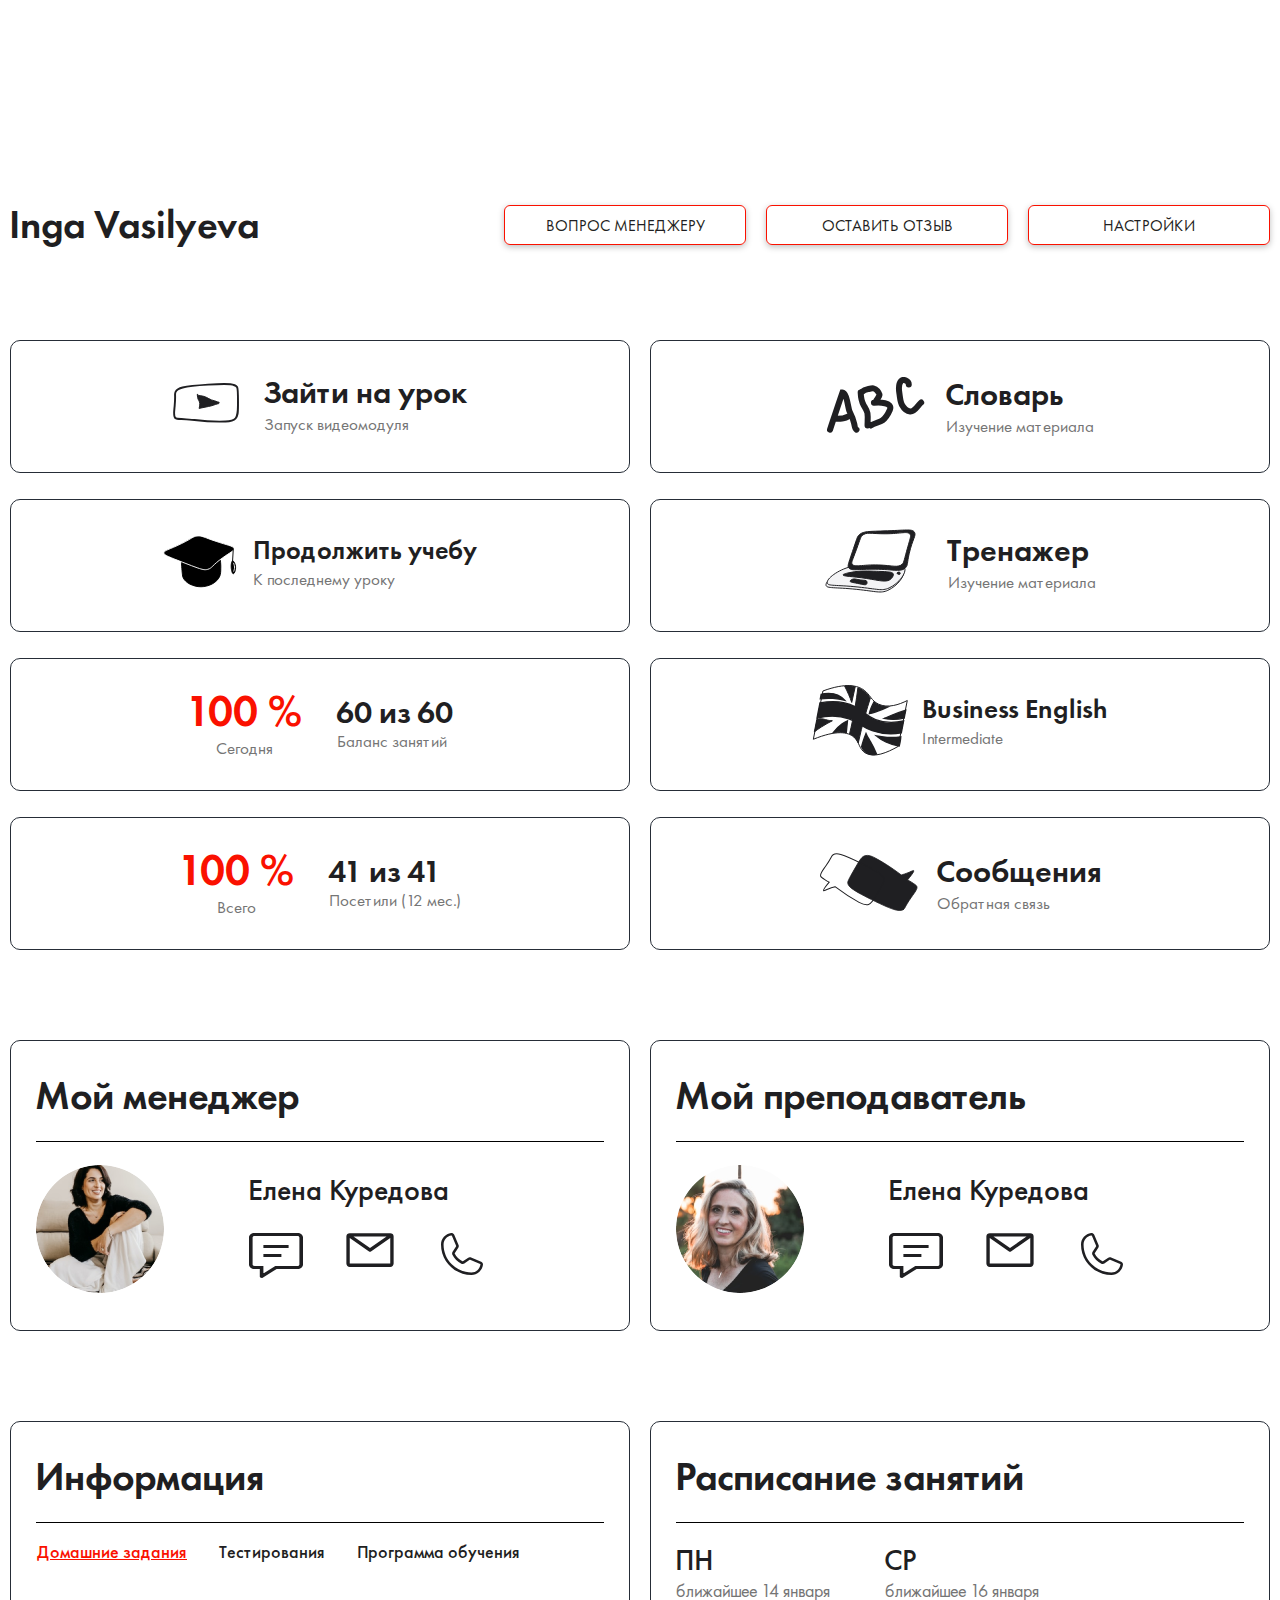
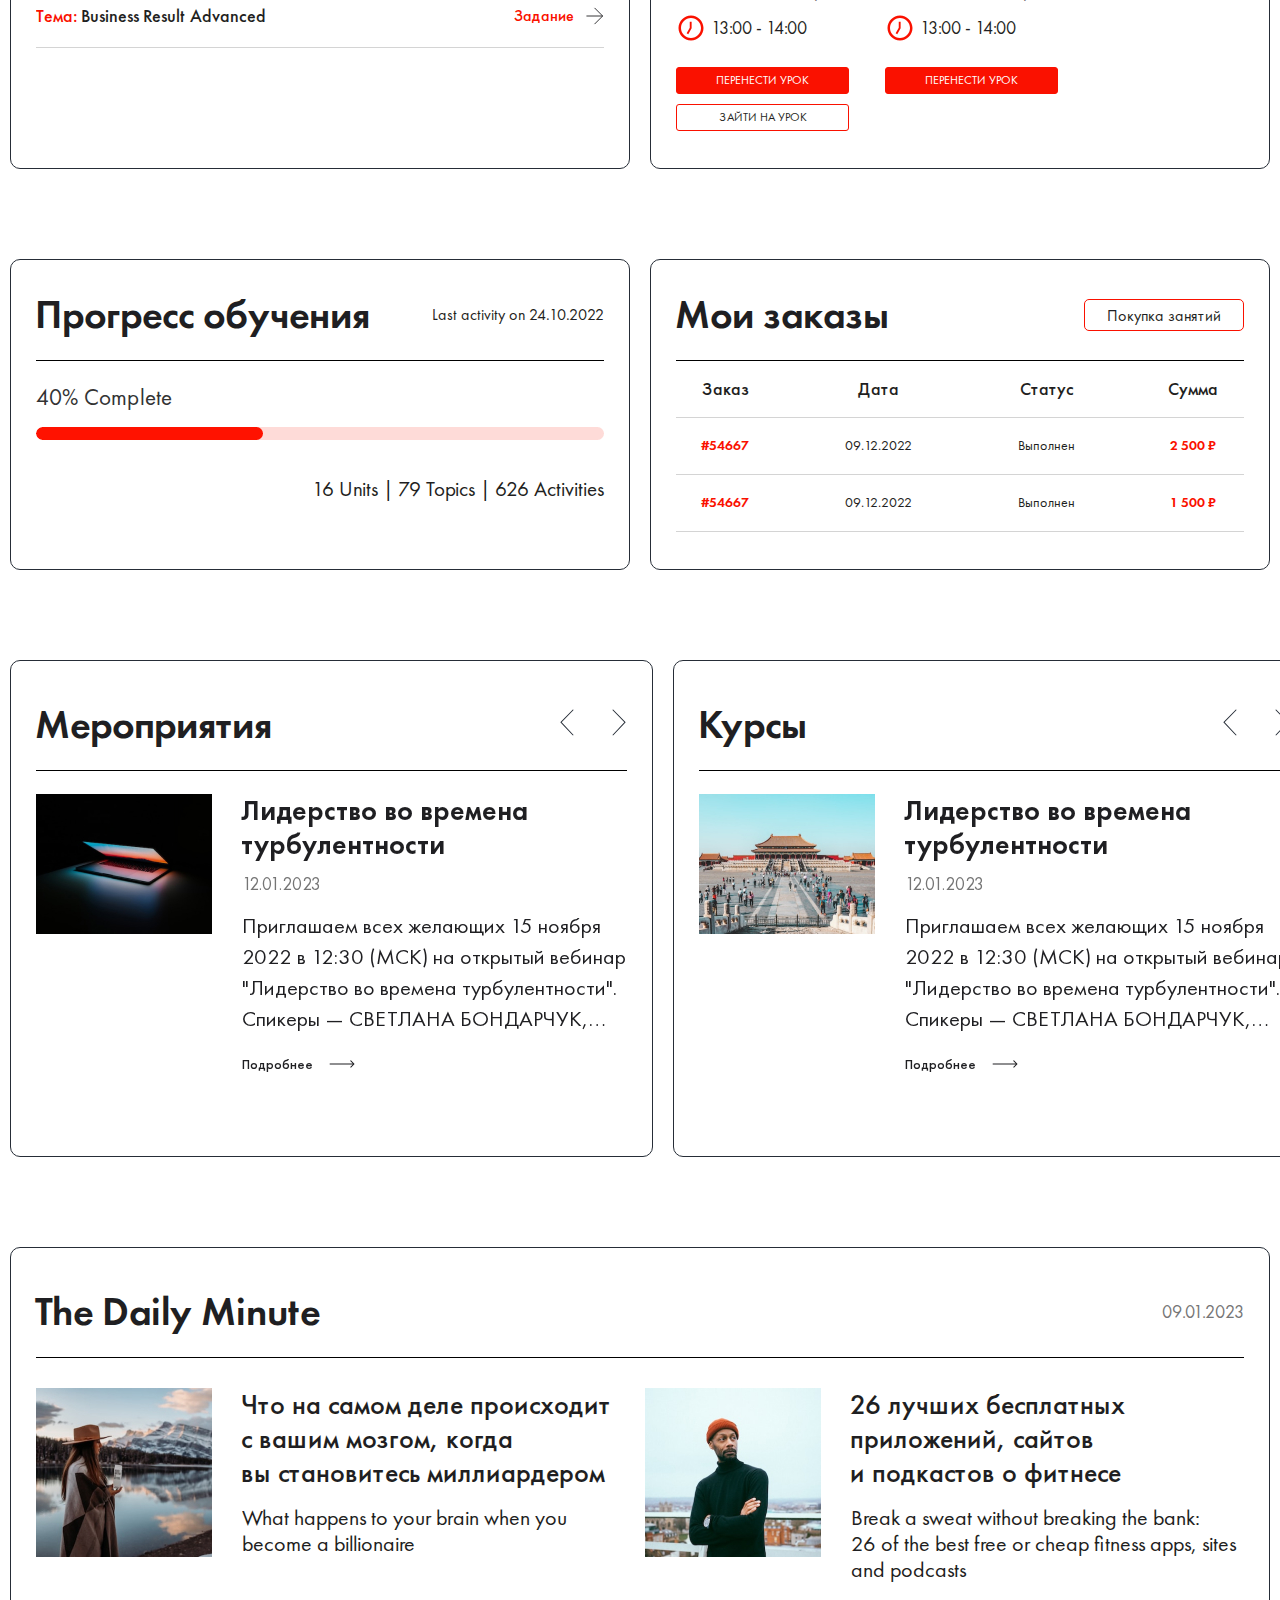
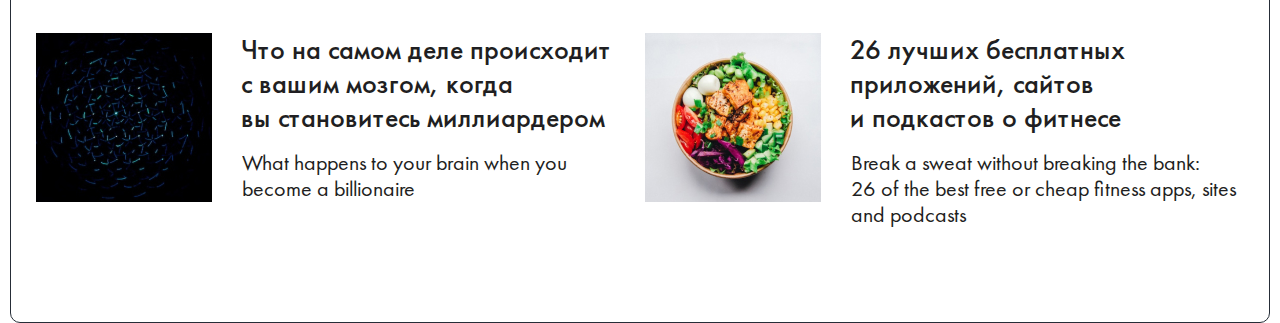
==== commit a1ebb4bd: "update 14.08" ====
--- a/index.html
+++ b/index.html
@@ -118,7 +118,7 @@
       </div>
       <div class="lk-row">
 
-        <div class="lk-row__item lk-block lk-row__person lk-person">
+        <div class="lk-row__item lk-block lk-person lk-row__person">
           <div class="lk-block__inner">
             <div class="lk-block__header lk-row__header">
               <h3>Мой менеджер</h3>
@@ -179,7 +179,7 @@
             </ul>
           </div>
         </div>
-        <div class="lk-row__item lk-block lk-row__person lk-person">
+        <div class="lk-row__item lk-block lk-person lk-row__person">
           <div class="lk-block__inner">
             <div class="lk-block__header lk-row__header">
               <h3>Мой преподаватель</h3>
@@ -244,7 +244,7 @@
       </div>
       <div class="lk-row">
 
-        <div class="lk-row__item lk-block lk-row__person lk-information">
+        <div class="lk-row__item lk-block lk-information">
           <div class="lk-block__inner">
             <div class="lk-block__header lk-row__header lk-information__header">
               <h3>Информация</h3>
@@ -277,7 +277,7 @@
           </div>
         </div>
 
-        <div class="lk-row__item lk-block lk-row__person lk-schedule">
+        <div class="lk-row__item lk-block lk-schedule">
           <div class="lk-block__inner">
             <div class="lk-block__header lk-row__header lk-schedule__header">
               <h3>Расписание занятий</h3>
@@ -317,17 +317,18 @@
             </div>
           </div>
         </div>
-
       </div>
 
 
       <div class="lk-row">
-        <div class="lk-row__item lk-block lk-row__person lk-progress">
+        <div class="lk-row__item lk-block lk-progress">
           <div class="lk-block__inner">
             <div class="lk-block__header lk-row__header lk-progress__header">
               <h3>Прогресс обучения</h3>
-              <span>Last activity on 24.10.2022</span>
-            </div>
+              <span class="lk-progress__last-activity">Last activity on 24.10.2022</span>
+            </div>
+            <span class="lk-progress__last-activity lk-progress__last-activity--mobile">Last activity on
+              24.10.2022</span>
             <div class="lk-progress__bar progress">
               <progress max="100" value="40"></progress>
               <div class="progress-value"></div>
@@ -338,6 +339,39 @@
             <div class="lk-progress__footer">
               16 Units | 79 Topics | 626 Activities
             </div>
+          </div>
+        </div>
+        <div class="lk-row__item lk-block lk-orders lk-orders">
+          <div class="lk-block__inner">
+            <div class="lk-block__header lk-row__header lk-orders__header">
+              <h3>Мои заказы</h3>
+              <a href="#" class="lk-orders__button">Покупка занятий</a>
+            </div>
+            <table class="lk-orders__table table-orders">
+              <thead>
+                <tr>
+                  <th>Заказ</th>
+                  <th>Дата</th>
+                  <th>Статус</th>
+                  <th>Сумма</th>
+                </tr>
+              </thead>
+              <tbody>
+                <tr>
+                  <td class="table-orders__id">#54667</td>
+                  <td class="table-orders__date">09.12.2022</td>
+                  <td class="table-orders__status">Выполнен</td>
+                  <td class="table-orders__price">2 500 ₽</td>
+                </tr>
+                <tr>
+                  <td class="table-orders__id">#54667</td>
+                  <td class="table-orders__date">09.12.2022</td>
+                  <td class="table-orders__status">Выполнен</td>
+                  <td class="table-orders__price">1 500 ₽</td>
+                </tr>
+              </tbody>
+            </table>
+            <a href="#" class="lk-orders__button lk-orders__button--mobile">Покупка занятий</a>
           </div>
         </div>
       </div>
@@ -354,9 +388,172 @@
         </li>
       </ul>
 
-    </div>
-    
-  </main>
+      <div class="lk-row">
+        <div class="lk-row__item lk-block lk-carousel">
+          <div class="lk-block__inner">
+            <div class="lk-block__header lk-row__header lk-carousel__header">
+              <h3>Мероприятия</h3>
+              <div class="lk-carousel__buttons">
+                <button type="button" class="lk-carousel__prev swiper-button-prev">
+                  <svg>
+                    <use xlink:href="#slider-left-button"></use>
+                  </svg>
+                </button>
+                <button type="button" class="lk-carousel__next swiper-button-next">
+                  <svg>
+                    <use xlink:href="#slider-right-button"></use>
+                  </svg>
+                </button>
+              </div>
+            </div>
+            <!-- Оболочка слайдера -->
+            <div class="lk-carousel__slider swiper">
+              <!-- Двигающееся часть слайдера -->
+              <div class="lk-carousel__wrapper swiper-wrapper">
+                <!-- Слайд -->
+                <a href="#" class="carousel-slide lk-carousel__slide swiper-slide">
+                  <img src="images/slider-1.jpg" alt="Slider Image" class="carousel-slide__img">
+                  <div class="carousel-slide__content">
+                    <h4 class="carousel-slide__title">Лидерство во времена турбулентности</h4>
+                    <span class="carousel-slide__date">12.01.2023</span>
+                    <p class="carousel-slide__text">Приглашаем всех желающих 15 ноября 2022 в 12:30 (МСК) на открытый
+                      вебинар
+                      "Лидерство во времена турбулентности". Спикеры
+                      — СВЕТЛАНА БОНДАРЧУК, АННА МЕДНИКОВА и ЕЛЕНА КОВАЛЕВА.</p>
+                    <span class="carousel-slide__link">
+                      Подробнее
+                      <svg>
+                        <use xlink:href="#more-link-arrow"></use>
+                      </svg>
+                    </span>
+                  </div>
+                </a>
+                <a href="#" class="carousel-slide lk-carousel__slide swiper-slide">
+                  <img src="images/slider-1.jpg" alt="Slider Image" class="carousel-slide__img">
+                  <div class="carousel-slide__content">
+                    <h4 class="carousel-slide__title">2Лидерство во времена турбулентности</h4>
+                    <span class="carousel-slide__date">12.01.2023</span>
+                    <p class="carousel-slide__text">Приглашаем всех желающих 15 ноября 2022 в 12:30 (МСК) на открытый
+                      вебинар
+                      "Лидерство во времена турбулентности". Спикеры
+                      — СВЕТЛАНА БОНДАРЧУК, АННА МЕДНИКОВА и ЕЛЕНА КОВАЛЕВА.</p>
+                    <span class="carousel-slide__link">
+                      Подробнее
+                      <svg>
+                        <use xlink:href="#more-link-arrow"></use>
+                      </svg>
+                    </span>
+                  </div>
+                </a>
+              </div>
+            </div>
+          </div>
+        </div>
+        <div class="lk-row__item lk-block lk-carousel">
+          <div class="lk-block__inner">
+            <div class="lk-block__header lk-row__header lk-carousel__header">
+              <h3>Курсы</h3>
+              <div class="lk-carousel__buttons">
+                <button type="button" class="lk-carousel__prev swiper-button-prev">
+                  <svg>
+                    <use xlink:href="#slider-left-button"></use>
+                  </svg>
+                </button>
+                <button type="button" class="lk-carousel__next swiper-button-next">
+                  <svg>
+                    <use xlink:href="#slider-right-button"></use>
+                  </svg>
+                </button>
+              </div>
+            </div>
+            <!-- Оболочка слайдера -->
+            <div class="lk-carousel__slider swiper">
+              <!-- Двигающееся часть слайдера -->
+              <div class="lk-carousel__wrapper swiper-wrapper">
+                <!-- Слайд -->
+                <a href="#" class="carousel-slide lk-carousel__slide swiper-slide">
+                  <img src="images/slider-2.jpg" alt="Slider Image" class="carousel-slide__img">
+                  <div class="carousel-slide__content">
+                    <h4 class="carousel-slide__title">Лидерство во времена турбулентности</h4>
+                    <span class="carousel-slide__date">12.01.2023</span>
+                    <p class="carousel-slide__text">Приглашаем всех желающих 15 ноября 2022 в 12:30 (МСК) на открытый
+                      вебинар
+                      "Лидерство во времена турбулентности". Спикеры
+                      — СВЕТЛАНА БОНДАРЧУК, АННА МЕДНИКОВА и ЕЛЕНА КОВАЛЕВА.</p>
+                    <span class="carousel-slide__link">
+                      Подробнее
+                      <svg>
+                        <use xlink:href="#more-link-arrow"></use>
+                      </svg>
+                    </span>
+                  </div>
+                </a>
+                <a href="#" class="carousel-slide lk-carousel__slide swiper-slide">
+                  <img src="images/slider-1.jpg" alt="Slider Image" class="carousel-slide__img">
+                  <div class="carousel-slide__content">
+                    <h4 class="carousel-slide__title">2Лидерство во времена турбулентности</h4>
+                    <span class="carousel-slide__date">12.01.2023</span>
+                    <p class="carousel-slide__text">Приглашаем всех желающих 15 ноября 2022 в 12:30 (МСК) на открытый
+                      вебинар
+                      "Лидерство во времена турбулентности". Спикеры
+                      — СВЕТЛАНА БОНДАРЧУК, АННА МЕДНИКОВА и ЕЛЕНА КОВАЛЕВА.</p>
+                    <span class="carousel-slide__link">
+                      Подробнее
+                      <svg>
+                        <use xlink:href="#more-link-arrow"></use>
+                      </svg>
+                    </span>
+                  </div>
+                </a>
+              </div>
+            </div>
+          </div>
+        </div>
+      </div>
+
+
+      <div class="lk-row">
+        <div class="lk-block lk-blog">
+          <div class="lk-block__inner">
+            <div class="lk-block__header lk-row__header lk-blog__header">
+              <h3>The Daily Minute</h3>
+              <span class="lk-blog__date">09.01.2023</span>
+            </div>
+            <span class="lk-blog__date lk-blog__date--mobile">09.01.2023</span>
+            <div class="lk-blog__grid">
+              <div class="lk-blog__item"> <img src="images/dm-1.jpg" alt="Blog Image" class="lk-blog__img">
+                <div class="lk-blog__content">
+                  <h4 class="lk-blog__title">Что на&nbsp;самом деле происходит с&nbsp;вашим мозгом, когда вы&nbsp;становитесь
+                    миллиардером</h4>
+                  <p class="lk-blog__text">What happens to&nbsp;your brain when you become a&nbsp;billionaire</p>
+                </div>
+              </div>
+              <div class="lk-blog__item"> <img src="images/dm-2.jpg" alt="Blog Image" class="lk-blog__img">
+                <div class="lk-blog__content">
+                  <h4 class="lk-blog__title">26&nbsp;лучших бесплатных приложений, сайтов и&nbsp;подкастов о&nbsp;фитнесе</h4>
+                  <p class="lk-blog__text">Break a&nbsp;sweat without breaking the bank: 26&nbsp;of&nbsp;the best free or&nbsp;cheap
+                    fitness apps, sites and podcasts</p>
+                </div>
+              </div>
+              <div class="lk-blog__item"> <img src="images/dm-3.jpg" alt="Blog Image" class="lk-blog__img">
+                <div class="lk-blog__content">
+                  <h4 class="lk-blog__title">Что на&nbsp;самом деле происходит с&nbsp;вашим мозгом, когда вы&nbsp;становитесь
+                    миллиардером</h4>
+                  <p class="lk-blog__text">What happens to&nbsp;your brain when you become a&nbsp;billionaire</p>
+                </div>
+              </div>
+              <div class="lk-blog__item"> <img src="images/dm-4.jpg" alt="Blog Image" class="lk-blog__img">
+                <div class="lk-blog__content">
+                  <h4 class="lk-blog__title">26&nbsp;лучших бесплатных приложений, сайтов и&nbsp;подкастов о&nbsp;фитнесе</h4>
+                  <p class="lk-blog__text">Break a&nbsp;sweat without breaking the bank: 26&nbsp;of&nbsp;the best free or&nbsp;cheap
+                    fitness apps, sites and podcasts</p>
+                </div>
+              </div>
+            </div>
+          </div>
+        </div>
+      </div>
+  </div></main>
 
   
 
@@ -400,6 +597,19 @@
         <path d="M15 25C20.5 25 25 20.5 25 15C25 9.5 20.5 5 15 5C9.5 5 5 9.5 5 15C5 20.5 9.5 25 15 25ZM15 2.5C21.875 2.5 27.5 8.125 27.5 15C27.5 21.875 21.875 27.5 15 27.5C8.125 27.5 2.5 21.875 2.5 15C2.5 8.125 8.125 2.5 15 2.5ZM15.625 8.75V15.25L12.25 21.25L10.625 20.25L13.75 14.75V8.75H15.625Z" fill="#FA1100"/>
     </symbol>
 
+    <symbol id="slider-left-button" viewBox="0 0 14 27">
+        <path fill-rule="evenodd" clip-rule="evenodd" d="M13.3443 26.3625C13.5446 26.1724 13.5527 25.8559 13.3625 25.6557L1.69312 13.3693L13.3588 1.34821C13.5511 1.15004 13.5464 0.83349 13.3482 0.64118C13.15 0.448868 12.8335 0.453617 12.6412 0.651787L0.306885 13.3619L12.6375 26.3443C12.8276 26.5446 13.1441 26.5527 13.3443 26.3625Z" fill="#262D37"/>
+    </symbol>
+
+
+    <symbol id="slider-right-button" viewBox="0 0 14 27">
+        <path fill-rule="evenodd" clip-rule="evenodd" d="M0.655662 26.3625C0.455438 26.1724 0.447288 25.8559 0.637458 25.6557L12.3069 13.3693L0.641178 1.34821C0.448868 1.15004 0.453617 0.83349 0.651787 0.64118C0.849957 0.448868 1.1665 0.453617 1.35881 0.651787L13.6931 13.3619L1.36253 26.3443C1.17236 26.5446 0.855886 26.5527 0.655662 26.3625Z" fill="#262D37"/>
+    </symbol>
+
+
+    <symbol id="more-link-arrow" viewBox="0 0 26 8">
+        <path fill-rule="evenodd" clip-rule="evenodd" d="M22.1716 0.46444L25.3536 3.64642C25.5488 3.84168 25.5488 4.15826 25.3536 4.35353L22.1716 7.53551C21.9763 7.73077 21.6597 7.73077 21.4645 7.53551C21.2692 7.34025 21.2692 7.02366 21.4645 6.8284L23.7929 4.49997H1C0.723858 4.49997 0.5 4.27612 0.5 3.99997C0.5 3.72383 0.723858 3.49997 1 3.49997H23.7929L21.4645 1.17155C21.2692 0.976284 21.2692 0.659702 21.4645 0.46444C21.6597 0.269178 21.9763 0.269178 22.1716 0.46444Z" fill="#1F1F22"/>
+    </symbol>
 </svg>
   <script src="js/app.min.js"></script>
 </body>
--- a/css/style.min.css
+++ b/css/style.min.css
@@ -36,6 +36,208 @@
 * Библиотеки
 * раскомментировать для использования
 */
+/*
+ * Swiper 8.4.5
+ * Most modern mobile touch slider and framework with hardware accelerated transitions
+ * https://swiperjs.com
+ *
+ * Copyright 2014-2022 Vladimir Kharlampidi
+ *
+ * Released under the MIT License
+ *
+ * Released on: November 21, 2022
+*/
+@font-face {
+  font-family: swiper-icons;
+  src: url("data:application/font-woff;charset=utf-8;base64, [base64]//wADZ2x5ZgAAAywAAADMAAAD2MHtryVoZWFkAAABbAAAADAAAAA2E2+eoWhoZWEAAAGcAAAAHwAAACQC9gDzaG10eAAAAigAAAAZAAAArgJkABFsb2NhAAAC0AAAAFoAAABaFQAUGG1heHAAAAG8AAAAHwAAACAAcABAbmFtZQAAA/gAAAE5AAACXvFdBwlwb3N0AAAFNAAAAGIAAACE5s74hXjaY2BkYGAAYpf5Hu/j+W2+MnAzMYDAzaX6QjD6/4//Bxj5GA8AuRwMYGkAPywL13jaY2BkYGA88P8Agx4j+/8fQDYfA1AEBWgDAIB2BOoAeNpjYGRgYNBh4GdgYgABEMnIABJzYNADCQAACWgAsQB42mNgYfzCOIGBlYGB0YcxjYGBwR1Kf2WQZGhhYGBiYGVmgAFGBiQQkOaawtDAoMBQxXjg/wEGPcYDDA4wNUA2CCgwsAAAO4EL6gAAeNpj2M0gyAACqxgGNWBkZ2D4/wMA+xkDdgAAAHjaY2BgYGaAYBkGRgYQiAHyGMF8FgYHIM3DwMHABGQrMOgyWDLEM1T9/w8UBfEMgLzE////P/5//f/V/xv+r4eaAAeMbAxwIUYmIMHEgKYAYjUcsDAwsLKxc3BycfPw8jEQA/[base64]/uznmfPFBNODM2K7MTQ45YEAZqGP81AmGGcF3iPqOop0r1SPTaTbVkfUe4HXj97wYE+yNwWYxwWu4v1ugWHgo3S1XdZEVqWM7ET0cfnLGxWfkgR42o2PvWrDMBSFj/IHLaF0zKjRgdiVMwScNRAoWUoH78Y2icB/yIY09An6AH2Bdu/UB+yxopYshQiEvnvu0dURgDt8QeC8PDw7Fpji3fEA4z/PEJ6YOB5hKh4dj3EvXhxPqH/SKUY3rJ7srZ4FZnh1PMAtPhwP6fl2PMJMPDgeQ4rY8YT6Gzao0eAEA409DuggmTnFnOcSCiEiLMgxCiTI6Cq5DZUd3Qmp10vO0LaLTd2cjN4fOumlc7lUYbSQcZFkutRG7g6JKZKy0RmdLY680CDnEJ+UMkpFFe1RN7nxdVpXrC4aTtnaurOnYercZg2YVmLN/d/gczfEimrE/fs/bOuq29Zmn8tloORaXgZgGa78yO9/cnXm2BpaGvq25Dv9S4E9+5SIc9PqupJKhYFSSl47+Qcr1mYNAAAAeNptw0cKwkAAAMDZJA8Q7OUJvkLsPfZ6zFVERPy8qHh2YER+3i/BP83vIBLLySsoKimrqKqpa2hp6+jq6RsYGhmbmJqZSy0sraxtbO3sHRydnEMU4uR6yx7JJXveP7WrDycAAAAAAAH//wACeNpjYGRgYOABYhkgZgJCZgZNBkYGLQZtIJsFLMYAAAw3ALgAeNolizEKgDAQBCchRbC2sFER0YD6qVQiBCv/H9ezGI6Z5XBAw8CBK/m5iQQVauVbXLnOrMZv2oLdKFa8Pjuru2hJzGabmOSLzNMzvutpB3N42mNgZGBg4GKQYzBhYMxJLMlj4GBgAYow/P/PAJJhLM6sSoWKfWCAAwDAjgbRAAB42mNgYGBkAIIbCZo5IPrmUn0hGA0AO8EFTQAA");
+  font-weight: 400;
+  font-style: normal;
+}
+:root {
+  --swiper-theme-color: #007aff;
+}
+
+.swiper {
+  margin-left: auto;
+  margin-right: auto;
+  position: relative;
+  overflow: hidden;
+  list-style: none;
+  padding: 0;
+  z-index: 1;
+}
+
+.swiper-vertical > .swiper-wrapper {
+  flex-direction: column;
+}
+
+.swiper-wrapper {
+  position: relative;
+  width: 100%;
+  height: 100%;
+  z-index: 1;
+  display: flex;
+  transition-property: transform;
+  box-sizing: content-box;
+}
+
+.swiper-android .swiper-slide,
+.swiper-wrapper {
+  transform: translate3d(0px, 0, 0);
+}
+
+.swiper-pointer-events {
+  touch-action: pan-y;
+}
+
+.swiper-pointer-events.swiper-vertical {
+  touch-action: pan-x;
+}
+
+.swiper-slide {
+  flex-shrink: 0;
+  width: 100%;
+  height: 100%;
+  position: relative;
+  transition-property: transform;
+}
+
+.swiper-slide-invisible-blank {
+  visibility: hidden;
+}
+
+.swiper-autoheight,
+.swiper-autoheight .swiper-slide {
+  height: auto;
+}
+
+.swiper-autoheight .swiper-wrapper {
+  align-items: flex-start;
+  transition-property: transform, height;
+}
+
+.swiper-backface-hidden .swiper-slide {
+  transform: translateZ(0);
+  -webkit-backface-visibility: hidden;
+  backface-visibility: hidden;
+}
+
+.swiper-3d,
+.swiper-3d.swiper-css-mode .swiper-wrapper {
+  perspective: 1200px;
+}
+
+.swiper-3d .swiper-cube-shadow,
+.swiper-3d .swiper-slide,
+.swiper-3d .swiper-slide-shadow,
+.swiper-3d .swiper-slide-shadow-bottom,
+.swiper-3d .swiper-slide-shadow-left,
+.swiper-3d .swiper-slide-shadow-right,
+.swiper-3d .swiper-slide-shadow-top,
+.swiper-3d .swiper-wrapper {
+  transform-style: preserve-3d;
+}
+
+.swiper-3d .swiper-slide-shadow,
+.swiper-3d .swiper-slide-shadow-bottom,
+.swiper-3d .swiper-slide-shadow-left,
+.swiper-3d .swiper-slide-shadow-right,
+.swiper-3d .swiper-slide-shadow-top {
+  position: absolute;
+  left: 0;
+  top: 0;
+  width: 100%;
+  height: 100%;
+  pointer-events: none;
+  z-index: 10;
+}
+
+.swiper-3d .swiper-slide-shadow {
+  background: rgba(0, 0, 0, 0.15);
+}
+
+.swiper-3d .swiper-slide-shadow-left {
+  background-image: linear-gradient(to left, rgba(0, 0, 0, 0.5), rgba(0, 0, 0, 0));
+}
+
+.swiper-3d .swiper-slide-shadow-right {
+  background-image: linear-gradient(to right, rgba(0, 0, 0, 0.5), rgba(0, 0, 0, 0));
+}
+
+.swiper-3d .swiper-slide-shadow-top {
+  background-image: linear-gradient(to top, rgba(0, 0, 0, 0.5), rgba(0, 0, 0, 0));
+}
+
+.swiper-3d .swiper-slide-shadow-bottom {
+  background-image: linear-gradient(to bottom, rgba(0, 0, 0, 0.5), rgba(0, 0, 0, 0));
+}
+
+.swiper-css-mode > .swiper-wrapper {
+  overflow: auto;
+  scrollbar-width: none;
+  -ms-overflow-style: none;
+}
+
+.swiper-css-mode > .swiper-wrapper::-webkit-scrollbar {
+  display: none;
+}
+
+.swiper-css-mode > .swiper-wrapper > .swiper-slide {
+  scroll-snap-align: start start;
+}
+
+.swiper-horizontal.swiper-css-mode > .swiper-wrapper {
+  scroll-snap-type: x mandatory;
+}
+
+.swiper-vertical.swiper-css-mode > .swiper-wrapper {
+  scroll-snap-type: y mandatory;
+}
+
+.swiper-centered > .swiper-wrapper::before {
+  content: "";
+  flex-shrink: 0;
+  order: 9999;
+}
+
+.swiper-centered.swiper-horizontal > .swiper-wrapper > .swiper-slide:first-child {
+  margin-inline-start: var(--swiper-centered-offset-before);
+}
+
+.swiper-centered.swiper-horizontal > .swiper-wrapper::before {
+  height: 100%;
+  min-height: 1px;
+  width: var(--swiper-centered-offset-after);
+}
+
+.swiper-centered.swiper-vertical > .swiper-wrapper > .swiper-slide:first-child {
+  margin-block-start: var(--swiper-centered-offset-before);
+}
+
+.swiper-centered.swiper-vertical > .swiper-wrapper::before {
+  width: 100%;
+  min-width: 1px;
+  height: var(--swiper-centered-offset-after);
+}
+
+.swiper-centered > .swiper-wrapper > .swiper-slide {
+  scroll-snap-align: center center;
+}
+
+.swiper-fade.swiper-free-mode .swiper-slide {
+  transition-timing-function: ease-out;
+}
+.swiper-fade .swiper-slide {
+  pointer-events: none;
+  transition-property: opacity;
+}
+.swiper-fade .swiper-slide .swiper-slide {
+  pointer-events: none;
+}
+.swiper-fade .swiper-slide-active, .swiper-fade .swiper-slide-active .swiper-slide-active {
+  pointer-events: auto;
+}
+
 /**
 * Общие параметры, шаблоны(заготовки) и вспомогательные классы
 */
@@ -10947,6 +11149,12 @@
   align-items: center;
   gap: 30px;
 }
+@media (max-width: 1100px) {
+  .tabs__nav {
+    flex-wrap: wrap;
+    gap: 10px;
+  }
+}
 .tabs__trigger {
   padding: 0;
   margin: 0;
@@ -11097,6 +11305,7 @@
   flex-grow: 1;
 }
 .lk-subgrid__item:hover {
+  transform: translateY(-3px);
   box-shadow: rgba(9, 30, 66, 0.25) 0px 4px 8px -2px, rgba(9, 30, 66, 0.08) 0px 0px 0px 1px;
 }
 .lk-subgrid__inner {
@@ -11232,10 +11441,6 @@
   margin: 0;
 }
 .lk-buttons-list__item {
-  font-size: 16px;
-  border: 1px solid #FA1100;
-  border-radius: 6px;
-  box-shadow: 0px 0.125em 0.375em rgba(0, 0, 0, 0.25);
   min-height: 40px;
   min-width: 242px;
 }
@@ -11252,12 +11457,17 @@
   align-items: center;
   justify-content: center;
   color: #262D37;
-  font-size: 1em;
   line-height: 1.1875;
   text-transform: uppercase;
   text-decoration: none;
   width: 100%;
   height: 100%;
+  font-size: 16px;
+  border: 1px solid #FA1100;
+  border-radius: 6px;
+  box-shadow: 0px 0.125em 0.375em rgba(0, 0, 0, 0.25);
+  color: #1F1F22;
+  transition: all 0.1s linear;
 }
 @media (max-width: 1100px) {
   .lk-buttons-list__link {
@@ -11266,6 +11476,8 @@
 }
 .lk-buttons-list__link:hover {
   color: inherit;
+  box-shadow: rgba(9, 30, 66, 0.25) 0px 4px 8px -2px, rgba(9, 30, 66, 0.08) 0px 0px 0px 1px;
+  transform: translateY(-3px);
 }
 .lk-buttons-list--mobile {
   margin-top: 50px;
@@ -11394,6 +11606,8 @@
     font-size: 32px;
     padding-bottom: 0.46875em;
     margin-bottom: 1.125em;
+    padding-left: 0;
+    padding-right: 0;
   }
 }
 .lk-block__header h3 {
@@ -11422,6 +11636,12 @@
   justify-content: space-between;
   padding-bottom: 20px;
   border-bottom: 1px solid #D4D4D4;
+}
+@media (max-width: 1100px) {
+  .lk-information__item {
+    flex-direction: column;
+    gap: 30px;
+  }
 }
 .lk-information__item:not(:first-child) {
   margin-top: 20px;
@@ -11457,6 +11677,9 @@
 .lk-information__content .tabs__panel {
   max-height: 200px;
   overflow-y: scroll;
+}
+.lk-information__content .tabs__panel::-webkit-scrollbar {
+  display: none;
 }
 .lk-information__header {
   margin-bottom: 0.45em;
@@ -11551,6 +11774,7 @@
   width: 100%;
   border-radius: 3px;
   border: 1px solid #FA1100;
+  transition: all 0.1s linear;
 }
 @media (max-width: 1100px) {
   .lk-schedule__buttons a {
@@ -11558,6 +11782,10 @@
     min-height: 50px;
   }
 }
+.lk-schedule__buttons a:hover {
+  box-shadow: rgba(9, 30, 66, 0.25) 0px 4px 8px -2px, rgba(9, 30, 66, 0.08) 0px 0px 0px 1px;
+  transform: translateY(-2px);
+}
 .lk-schedule__reschedule {
   background-color: #FA1100;
   color: #ffffff;
@@ -11574,9 +11802,32 @@
   justify-content: space-between;
   align-items: center;
 }
-.lk-progress__header span {
+@media (max-width: 1100px) {
+  .lk-progress__header .lk-progress__last-activity {
+    display: none;
+  }
+}
+@media (max-width: 1100px) {
+  .lk-progress__header {
+    justify-content: center;
+    margin-bottom: 0;
+  }
+}
+.lk-progress__last-activity {
   font-size: 16px;
   font-weight: 400;
+}
+.lk-progress__last-activity--mobile {
+  display: block;
+  font-size: 16px;
+  margin-top: 0.8em;
+  text-align: center;
+  margin-bottom: 3.125em;
+}
+@media (min-width: 1100px) {
+  .lk-progress__last-activity--mobile {
+    display: none;
+  }
 }
 .lk-progress__footer {
   margin-top: 37px;
@@ -11585,6 +11836,14 @@
   line-height: 1.190476;
   text-align: right;
   width: 100%;
+}
+@media (max-width: 1100px) {
+  .lk-progress__footer {
+    text-align: center;
+    font-size: 21px;
+    line-height: 1.190476;
+    margin-top: 50px;
+  }
 }
 
 .progress {
@@ -11618,6 +11877,14 @@
   font-size: 23px;
   line-height: 1.217391;
 }
+@media (max-width: 1100px) {
+  .progress-value {
+    font-size: 33px;
+    line-height: 1.212121;
+    margin-bottom: 0.69697em;
+    text-align: center;
+  }
+}
 
 .progress-bg {
   background: rgba(252, 136, 127, 0.3);
@@ -12340,6 +12607,306 @@
 
 .progress-bar:after {
   animation: progress_bar 0.8s linear infinite;
+}
+
+.lk-orders__header {
+  display: flex;
+  justify-content: space-between;
+  align-items: center;
+  margin-bottom: 0;
+}
+@media (max-width: 1100px) {
+  .lk-orders__header a {
+    display: none;
+  }
+}
+.lk-orders__button {
+  display: block;
+  font-size: 16px;
+  line-height: 1.1875;
+  font-weight: 400;
+  padding: 6px 22px 5px;
+  border: 1px solid #FA1100;
+  border-radius: 5px;
+  color: #1F1F22;
+  transition: all 0.1s linear;
+}
+.lk-orders__button:hover {
+  color: inherit;
+  box-shadow: rgba(9, 30, 66, 0.25) 0px 4px 8px -2px, rgba(9, 30, 66, 0.08) 0px 0px 0px 1px;
+  transform: translateY(-2px);
+}
+.lk-orders__button--mobile {
+  display: flex;
+  align-items: center;
+  justify-content: center;
+  font-size: 22px;
+  line-height: 1.181818;
+  width: 100%;
+  padding: 0 5px;
+  width: 100%;
+  text-transform: uppercase;
+  margin-top: 2.272727em;
+  min-height: 50px;
+}
+@media (min-width: 1100px) {
+  .lk-orders__button--mobile {
+    display: none;
+  }
+}
+
+.table-orders {
+  margin-top: 0;
+  margin-bottom: 0;
+}
+.table-orders th,
+.table-orders td {
+  text-align: center;
+  border-bottom: 1px solid #D4D4D4;
+}
+.table-orders th {
+  font-size: 18px;
+  font-weight: 500;
+}
+.table-orders td {
+  font-size: 14px;
+}
+.table-orders__price, .table-orders__id {
+  color: #FA1100;
+  font-weight: 700;
+}
+
+@media (min-width: 1100px) {
+  .lk-carousel {
+    padding-top: 39px;
+    padding-bottom: 82px;
+  }
+}
+.lk-carousel__header {
+  display: flex;
+  align-items: center;
+  justify-content: space-between;
+}
+.lk-carousel__buttons {
+  display: flex;
+  gap: 36px;
+}
+.lk-carousel__buttons button {
+  background-color: transparent;
+  border-color: transparent;
+  padding: 0;
+}
+.lk-carousel__buttons button:hover {
+  background-color: transparent !important;
+  box-shadow: none;
+}
+.lk-carousel__buttons button:focus, .lk-carousel__buttons button::-moz-focus-inner, .lk-carousel__buttons button:active, .lk-carousel__buttons button::selection {
+  background-color: transparent !important;
+  box-shadow: none;
+}
+.lk-carousel__buttons svg {
+  width: 14px;
+  height: 27px;
+}
+
+.carousel-slide {
+  display: flex;
+  gap: 30px;
+  color: #1F1F22;
+}
+@media (max-width: 1100px) {
+  .carousel-slide {
+    flex-direction: column;
+    align-items: center;
+  }
+}
+@media (max-width: 1100px) {
+  .carousel-slide__content {
+    text-align: center;
+  }
+}
+.carousel-slide:hover {
+  color: inherit;
+}
+.carousel-slide:hover .carousel-slide__link {
+  gap: 21px !important;
+}
+.carousel-slide__img {
+  display: block;
+  width: 176px;
+  height: 140px;
+}
+.carousel-slide__title {
+  display: block;
+  margin-top: 0;
+  font-size: 28px;
+  line-height: 1.214286;
+  margin-bottom: 0.357143em;
+  font-weight: 600;
+}
+.carousel-slide__date {
+  display: block;
+  font-size: 18px;
+  color: #757575;
+  margin-bottom: 0.777778em;
+}
+.carousel-slide__text {
+  display: block;
+  font-size: 22px;
+  margin-bottom: 0.909091em;
+  overflow: hidden;
+  text-overflow: ellipsis;
+  display: -moz-box;
+  -moz-box-orient: vertical;
+  display: -webkit-box;
+  -webkit-line-clamp: 4;
+  -webkit-box-orient: vertical;
+  line-clamp: 4;
+  box-orient: vertical;
+  font-size: 300;
+}
+@media (max-width: 1100px) {
+  .carousel-slide__text {
+    font-size: 16px;
+    margin-bottom: 2.25em;
+  }
+}
+.carousel-slide__link {
+  display: flex;
+  gap: 16px;
+  align-items: center;
+  font-size: 14px;
+  font-weight: 500;
+  transition: all 0.1s linear;
+}
+.carousel-slide__link svg {
+  width: 26px;
+  height: 8px;
+}
+@media (max-width: 1100px) {
+  .carousel-slide__link {
+    justify-content: center;
+    font-size: 20px;
+  }
+}
+
+.lk-blog {
+  width: 100%;
+}
+@media (min-width: 1100px) {
+  .lk-blog {
+    padding-top: 39px;
+    padding-bottom: 94px;
+  }
+}
+.lk-blog .lk-block__inner {
+  max-width: 1350px;
+}
+.lk-blog__header {
+  display: flex;
+  justify-content: space-between;
+  align-items: center;
+  margin-bottom: 30px;
+}
+@media (max-width: 1100px) {
+  .lk-blog__header {
+    justify-content: center;
+  }
+  .lk-blog__header .lk-blog__date {
+    display: none;
+  }
+}
+.lk-blog__date {
+  font-size: 18px;
+  color: #757575;
+}
+.lk-blog__date--mobile {
+  display: block;
+  font-size: 18px;
+  margin-top: 29px;
+  margin-bottom: 29px;
+  text-align: center;
+}
+@media (min-width: 1100px) {
+  .lk-blog__date--mobile {
+    display: none;
+  }
+}
+.lk-blog__img {
+  width: 176px;
+  height: 169px;
+}
+@media (max-width: 1100px) {
+  .lk-blog__img {
+    width: 115px;
+    height: 95px;
+  }
+}
+.lk-blog__grid {
+  display: grid;
+  justify-content: space-between;
+  grid-template-columns: repeat(2, minmax(100px, 646px));
+  gap: 50px 10px;
+}
+@media (max-width: 1100px) {
+  .lk-blog__grid {
+    grid-template-columns: 1fr;
+    gap: 30px;
+  }
+}
+.lk-blog__item {
+  display: flex;
+  gap: 30px;
+  width: 100%;
+}
+@media (max-width: 1100px) {
+  .lk-blog__item {
+    gap: 15px;
+  }
+}
+.lk-blog__title {
+  font-size: 28px;
+  line-height: 1.214286;
+  margin-bottom: 0.535714em;
+  font-weight: 500;
+  overflow: hidden;
+  text-overflow: ellipsis;
+  display: -moz-box;
+  -moz-box-orient: vertical;
+  display: -webkit-box;
+  -webkit-line-clamp: 3;
+  -webkit-box-orient: vertical;
+  line-clamp: 3;
+  box-orient: vertical;
+}
+@media (max-width: 1100px) {
+  .lk-blog__title {
+    text-transform: uppercase;
+    font-size: 12px;
+    line-clamp: 4;
+    -webkit-line-clamp: 4;
+  }
+}
+.lk-blog__text {
+  font-size: 22px;
+  font-weight: 300;
+  line-height: 1.181818;
+  margin-bottom: 0;
+  overflow: hidden;
+  text-overflow: ellipsis;
+  display: -moz-box;
+  -moz-box-orient: vertical;
+  display: -webkit-box;
+  -webkit-line-clamp: 3;
+  -webkit-box-orient: vertical;
+  line-clamp: 3;
+  box-orient: vertical;
+}
+@media (max-width: 1100px) {
+  .lk-blog__text {
+    text-transform: uppercase;
+    font-size: 10px;
+  }
 }
 
 .lk-container {
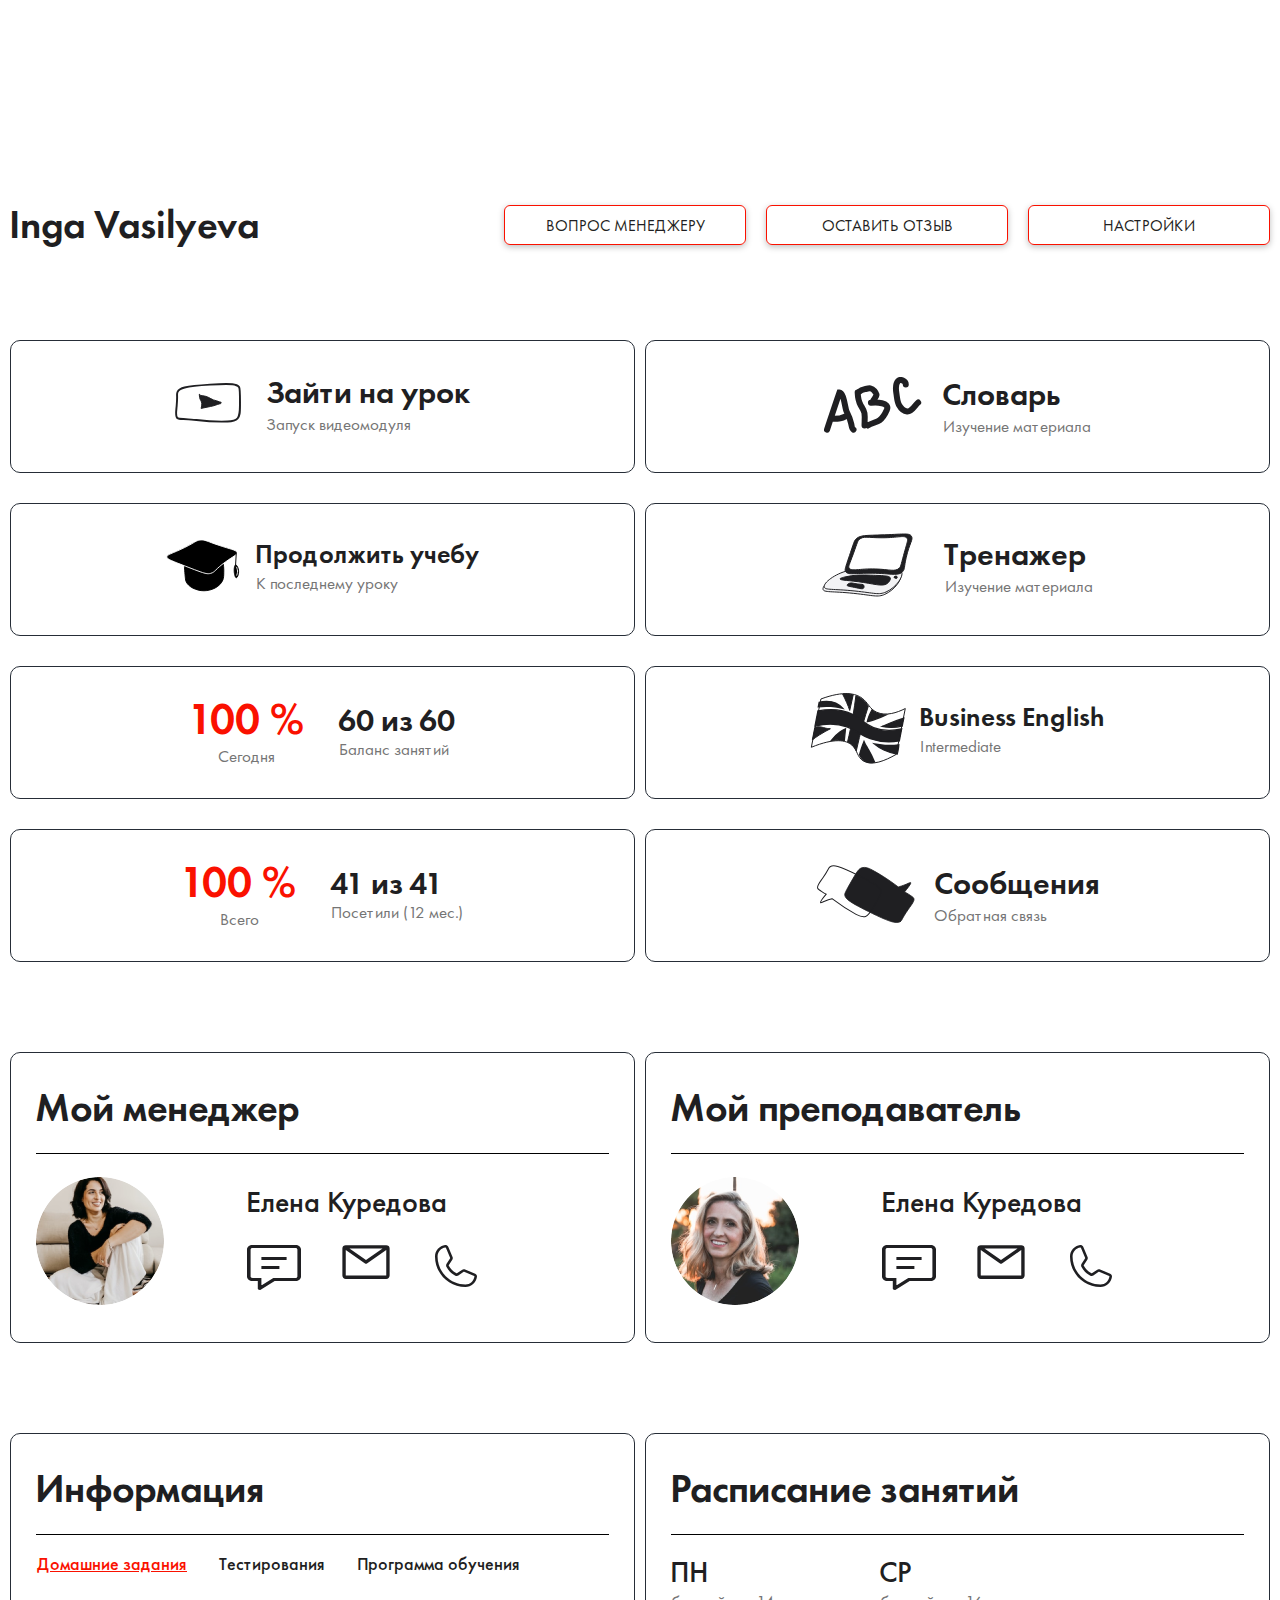
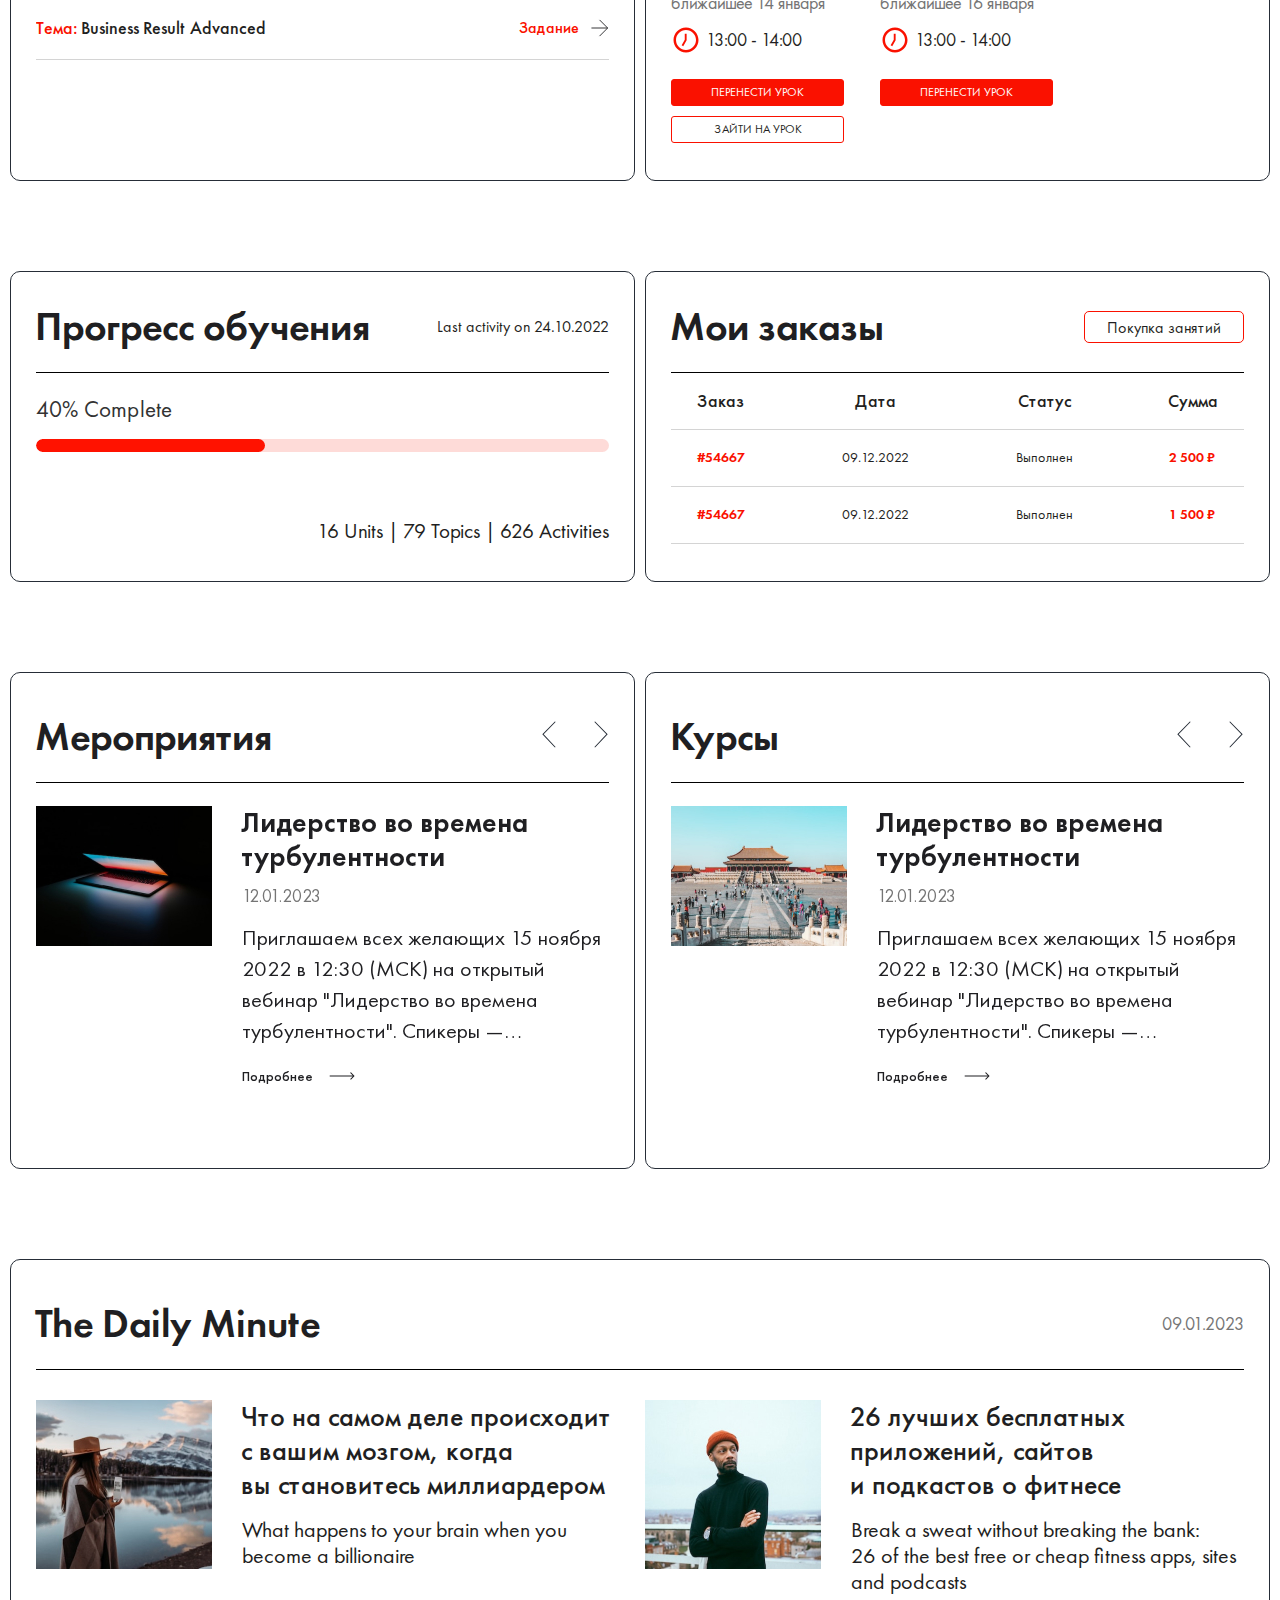
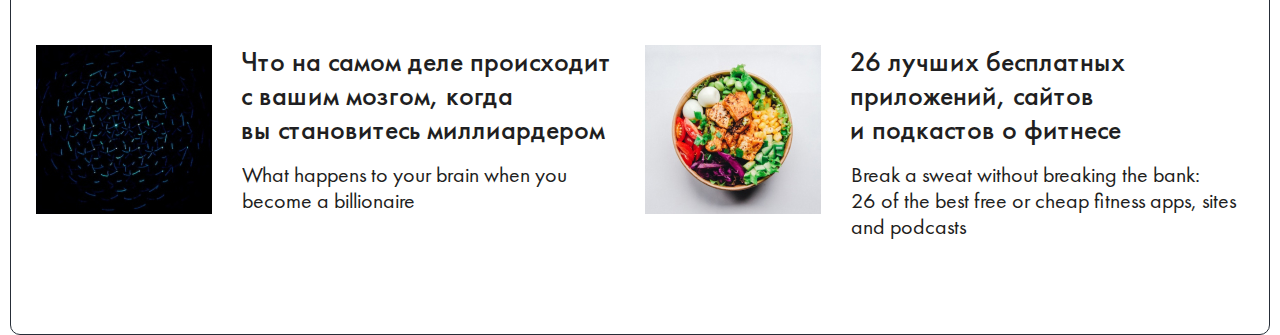
==== commit a79d0884: "04-09 update" ====
--- a/index.html
+++ b/index.html
@@ -31,8 +31,8 @@
         </ul>
       </div>
 
-      <div class="lk-row lk-row--first">
-        <div class="lk-row__item lk-row__subgrid lk-subgrid">
+      <div class="lk-grid lk-grid--first">
+        <div class="lk-grid__item lk-grid__subgrid lk-subgrid">
           <a href="#" class="lk-subgrid__item lk-subgrid__item--lesson">
             <div class="lk-subgrid__inner">
               <img src="images/lesson-icon.svg" alt="Lesson">
@@ -77,7 +77,7 @@
           </a>
         </div>
 
-        <div class="lk-row__item lk-row__subgrid lk-subgrid">
+        <div class="lk-grid__item lk-grid__subgrid lk-subgrid lk-subgrid--second">
           <a href="#" class="lk-subgrid__item lk-subgrid__item--vocabulary">
             <div class="lk-subgrid__inner">
               <img src="images/vocabulary-icon.svg" alt="Lesson">
@@ -115,12 +115,10 @@
             </div>
           </a>
         </div>
-      </div>
-      <div class="lk-row">
-
-        <div class="lk-row__item lk-block lk-person lk-row__person">
-          <div class="lk-block__inner">
-            <div class="lk-block__header lk-row__header">
+
+        <div class="lk-grid__item lk-block lk-grid__person lk-person">
+          <div class="lk-block__inner">
+            <div class="lk-block__header lk-grid__header">
               <h3>Мой менеджер</h3>
             </div>
             <div class="lk-person__body">
@@ -179,9 +177,9 @@
             </ul>
           </div>
         </div>
-        <div class="lk-row__item lk-block lk-person lk-row__person">
-          <div class="lk-block__inner">
-            <div class="lk-block__header lk-row__header">
+        <div class="lk-grid__item lk-block lk-grid__person lk-person">
+          <div class="lk-block__inner">
+            <div class="lk-block__header lk-grid__header">
               <h3>Мой преподаватель</h3>
             </div>
             <div class="lk-person__body">
@@ -241,12 +239,10 @@
           </div>
         </div>
 
-      </div>
-      <div class="lk-row">
-
-        <div class="lk-row__item lk-block lk-information">
-          <div class="lk-block__inner">
-            <div class="lk-block__header lk-row__header lk-information__header">
+
+        <div class="lk-grid__item lk-block lk-information">
+          <div class="lk-block__inner">
+            <div class="lk-block__header lk-grid__header lk-information__header">
               <h3>Информация</h3>
             </div>
             <div class="lk-information__tabs tabs" data-tabs="tabs-example">
@@ -277,9 +273,9 @@
           </div>
         </div>
 
-        <div class="lk-row__item lk-block lk-schedule">
-          <div class="lk-block__inner">
-            <div class="lk-block__header lk-row__header lk-schedule__header">
+        <div class="lk-grid__item lk-block lk-schedule">
+          <div class="lk-block__inner">
+            <div class="lk-block__header lk-grid__header lk-schedule__header">
               <h3>Расписание занятий</h3>
             </div>
             <div class="lk-schedule__body">
@@ -317,13 +313,11 @@
             </div>
           </div>
         </div>
-      </div>
-
-
-      <div class="lk-row">
-        <div class="lk-row__item lk-block lk-progress">
-          <div class="lk-block__inner">
-            <div class="lk-block__header lk-row__header lk-progress__header">
+
+
+        <div class="lk-grid__item lk-block lk-progress">
+          <div class="lk-block__inner">
+            <div class="lk-block__header lk-grid__header lk-progress__header">
               <h3>Прогресс обучения</h3>
               <span class="lk-progress__last-activity">Last activity on 24.10.2022</span>
             </div>
@@ -341,9 +335,9 @@
             </div>
           </div>
         </div>
-        <div class="lk-row__item lk-block lk-orders lk-orders">
-          <div class="lk-block__inner">
-            <div class="lk-block__header lk-row__header lk-orders__header">
+        <div class="lk-grid__item lk-block lk-orders lk-orders">
+          <div class="lk-block__inner">
+            <div class="lk-block__header lk-grid__header lk-orders__header">
               <h3>Мои заказы</h3>
               <a href="#" class="lk-orders__button">Покупка занятий</a>
             </div>
@@ -374,9 +368,8 @@
             <a href="#" class="lk-orders__button lk-orders__button--mobile">Покупка занятий</a>
           </div>
         </div>
-      </div>
-
-      <ul class="lk-buttons-list lk-header__buttons lk-buttons-list--mobile">
+
+        <!-- <ul class="lk-header__buttons lk-buttons-list lk-buttons-list--mobile">
         <li class="lk-buttons-list__item">
           <a href="#" class="lk-buttons-list__link">Вопрос менеджеру</a>
         </li>
@@ -386,12 +379,11 @@
         <li class="lk-buttons-list__item">
           <a href="#" class="lk-buttons-list__link">Настройки</a>
         </li>
-      </ul>
-
-      <div class="lk-row">
-        <div class="lk-row__item lk-block lk-carousel">
-          <div class="lk-block__inner">
-            <div class="lk-block__header lk-row__header lk-carousel__header">
+      </ul> -->
+
+        <div class="lk-grid__item lk-block lk-carousel">
+          <div class="lk-block__inner">
+            <div class="lk-block__header lk-grid__header lk-carousel__header">
               <h3>Мероприятия</h3>
               <div class="lk-carousel__buttons">
                 <button type="button" class="lk-carousel__prev swiper-button-prev">
@@ -449,9 +441,9 @@
             </div>
           </div>
         </div>
-        <div class="lk-row__item lk-block lk-carousel">
-          <div class="lk-block__inner">
-            <div class="lk-block__header lk-row__header lk-carousel__header">
+        <div class="lk-grid__item lk-block lk-carousel">
+          <div class="lk-block__inner">
+            <div class="lk-block__header lk-grid__header lk-carousel__header">
               <h3>Курсы</h3>
               <div class="lk-carousel__buttons">
                 <button type="button" class="lk-carousel__prev swiper-button-prev">
@@ -509,13 +501,10 @@
             </div>
           </div>
         </div>
-      </div>
-
-
-      <div class="lk-row">
+
         <div class="lk-block lk-blog">
           <div class="lk-block__inner">
-            <div class="lk-block__header lk-row__header lk-blog__header">
+            <div class="lk-block__header lk-grid__header lk-blog__header">
               <h3>The Daily Minute</h3>
               <span class="lk-blog__date">09.01.2023</span>
             </div>
@@ -523,29 +512,37 @@
             <div class="lk-blog__grid">
               <div class="lk-blog__item"> <img src="images/dm-1.jpg" alt="Blog Image" class="lk-blog__img">
                 <div class="lk-blog__content">
-                  <h4 class="lk-blog__title">Что на&nbsp;самом деле происходит с&nbsp;вашим мозгом, когда вы&nbsp;становитесь
+                  <h4 class="lk-blog__title">Что на&nbsp;самом деле происходит с&nbsp;вашим мозгом, когда
+                    вы&nbsp;становитесь
                     миллиардером</h4>
                   <p class="lk-blog__text">What happens to&nbsp;your brain when you become a&nbsp;billionaire</p>
                 </div>
               </div>
               <div class="lk-blog__item"> <img src="images/dm-2.jpg" alt="Blog Image" class="lk-blog__img">
                 <div class="lk-blog__content">
-                  <h4 class="lk-blog__title">26&nbsp;лучших бесплатных приложений, сайтов и&nbsp;подкастов о&nbsp;фитнесе</h4>
-                  <p class="lk-blog__text">Break a&nbsp;sweat without breaking the bank: 26&nbsp;of&nbsp;the best free or&nbsp;cheap
+                  <h4 class="lk-blog__title">26&nbsp;лучших бесплатных приложений, сайтов и&nbsp;подкастов
+                    о&nbsp;фитнесе
+                  </h4>
+                  <p class="lk-blog__text">Break a&nbsp;sweat without breaking the bank: 26&nbsp;of&nbsp;the best free
+                    or&nbsp;cheap
                     fitness apps, sites and podcasts</p>
                 </div>
               </div>
               <div class="lk-blog__item"> <img src="images/dm-3.jpg" alt="Blog Image" class="lk-blog__img">
                 <div class="lk-blog__content">
-                  <h4 class="lk-blog__title">Что на&nbsp;самом деле происходит с&nbsp;вашим мозгом, когда вы&nbsp;становитесь
+                  <h4 class="lk-blog__title">Что на&nbsp;самом деле происходит с&nbsp;вашим мозгом, когда
+                    вы&nbsp;становитесь
                     миллиардером</h4>
                   <p class="lk-blog__text">What happens to&nbsp;your brain when you become a&nbsp;billionaire</p>
                 </div>
               </div>
               <div class="lk-blog__item"> <img src="images/dm-4.jpg" alt="Blog Image" class="lk-blog__img">
                 <div class="lk-blog__content">
-                  <h4 class="lk-blog__title">26&nbsp;лучших бесплатных приложений, сайтов и&nbsp;подкастов о&nbsp;фитнесе</h4>
-                  <p class="lk-blog__text">Break a&nbsp;sweat without breaking the bank: 26&nbsp;of&nbsp;the best free or&nbsp;cheap
+                  <h4 class="lk-blog__title">26&nbsp;лучших бесплатных приложений, сайтов и&nbsp;подкастов
+                    о&nbsp;фитнесе
+                  </h4>
+                  <p class="lk-blog__text">Break a&nbsp;sweat without breaking the bank: 26&nbsp;of&nbsp;the best free
+                    or&nbsp;cheap
                     fitness apps, sites and podcasts</p>
                 </div>
               </div>
@@ -553,23 +550,62 @@
           </div>
         </div>
       </div>
-  </div></main>
+    </div>
+  </main>
 
   
 
   <div class="popup" data-popup="popup-1" data-close-overlay>
     <div class="popup__wrapper" data-close-overlay>
         <div class="popup__content">
-            <button class="button-close popup__close" type="button">x</button>
+            <button class="button-close popup__close" type="button">
+                <svg>
+                    <use xlink:href="#popup-close-icon"></use>
+                </svg>
+            </button>
             <div class="popup__body">
-                <h2>Базовый пример модального окна</h2>
+                <table class="popup-table">
+                    <thead>
+                        <tr>
+                            <th>Студент</th>
+                            <th>Баланс уроков</th>
+                            <th>Тестирования</th>
+                            <th><!-- Кнопка --></th>
+                        </tr>
+                    </thead>
+                    <tbody>
+                        <tr>
+                            <td class="popup-table__student" data-mobile-text="Студент">
+                                <img class="popup-table__img" src="images/person-1.png" alt="Фото студента">
+                                <h3 class="popup-table__name">Андрей Гулешов</h3>
+                                <p class="popup-table__level">Intermediate, Business English</p>
+                            </td>
+                            <td class="popup-table__balance" data-mobile-text="Баланс уроков">60 из 60</td>
+                            <td class="popup-table__tests" data-mobile-text="Тестирования">
+                                <ul>
+                                    <li>
+                                        <svg>
+                                            <use xlink:href="#calendar-icon"></use>
+                                        </svg>
+                                        <p>11 Ноября - 360 из 650 <span>(60%)</span></p>
+                                    </li>
+                                </ul>
+                            </td>
+                            <td class="popup-table__button">
+                                <a href="#email">
+                                    <svg>
+                                        <use xlink:href="#email-icon"></use>
+                                    </svg>
+                                </a>
+                            </td>
+                        </tr>
+                    </tbody>
+                </table>
             </div>
         </div>
     </div>
 </div>
-
   <svg id="sprites" display="none">
-
     <symbol id="chat-icon" viewBox="0 0 54 45">
         <g clip-path="url(#clip0_2432_17933)">
             <path d="M12.6 34.479H14.4V32.979H12.6V34.479ZM12.6 43.473H10.8C10.8 43.7516 10.8931 44.0246 11.0688 44.2616C11.2446 44.4986 11.496 44.6901 11.795 44.8146C12.094 44.9392 12.4287 44.992 12.7617 44.9669C13.0946 44.9419 13.4126 44.8401 13.68 44.673L12.6 43.473ZM27 34.479V32.979H26.3988L25.92 33.279L27 34.479ZM16.2 11.991H14.4V14.991H16.2V11.991ZM37.8 14.991H39.6V11.991H37.8V14.991ZM16.2 20.985H14.4V23.985H16.2V20.985ZM30.6 23.985H32.4V20.985H30.6V23.985ZM10.8 34.479V43.473H14.4V34.479H10.8ZM13.68 44.673L28.08 35.679L25.92 33.279L11.52 42.273L13.68 44.673ZM27 35.979H48.6V32.979H27V35.979ZM48.6 35.979C51.5844 35.979 54 33.969 54 31.479H50.4C50.4 32.31 49.5972 32.979 48.6 32.979V35.979ZM54 31.479V4.5H50.4V31.482H54V31.479ZM54 4.5C54 2.01 51.5844 0 48.6 0V3C49.5972 3 50.4 3.669 50.4 4.5H54ZM48.6 0H5.4V3H48.6V0ZM5.4 0C2.4156 0 0 2.01 0 4.5H3.6C3.6 3.669 4.4028 3 5.4 3V0ZM0 4.5V31.479H3.6V4.5H0ZM0 31.479C0 33.969 2.4156 35.979 5.4 35.979V32.979C5.16349 32.9794 4.92921 32.9409 4.71061 32.8656C4.49201 32.7904 4.29339 32.6799 4.12615 32.5405C3.95891 32.4012 3.82634 32.2357 3.73605 32.0535C3.64576 31.8713 3.59953 31.6761 3.6 31.479H0ZM5.4 35.979H12.6V32.979H5.4V35.979ZM16.2 14.991H37.8V11.991H16.2V14.991ZM16.2 23.985H30.6V20.985H16.2V23.985Z" fill=""/>
@@ -580,36 +616,43 @@
             </clipPath>
         </defs>
     </symbol>
-
     <symbol id="email-icon" viewBox="0 0 54 34">
         <path d="M47.25 0.125H6.75C5.85489 0.125 4.99645 0.480579 4.36351 1.11351C3.73058 1.74645 3.375 2.60489 3.375 3.5V30.5C3.375 31.3951 3.73058 32.2535 4.36351 32.8865C4.99645 33.5194 5.85489 33.875 6.75 33.875H47.25C48.1451 33.875 49.0035 33.5194 49.6365 32.8865C50.2694 32.2535 50.625 31.3951 50.625 30.5V3.5C50.625 2.60489 50.2694 1.74645 49.6365 1.11351C49.0035 0.480579 48.1451 0.125 47.25 0.125ZM43.5375 3.5L27 14.9412L10.4625 3.5H43.5375ZM6.75 30.5V5.03562L26.0381 18.3837C26.3206 18.5797 26.6562 18.6847 27 18.6847C27.3438 18.6847 27.6794 18.5797 27.9619 18.3837L47.25 5.03562V30.5H6.75Z" fill=""/>
     </symbol>
-
     <symbol id="phone-icon" viewBox="0 0 49 42">
         <path d="M34.476 42C17.6713 42 4 28.3287 4 11.524C4.00303 8.70323 5.03283 5.98002 6.89702 3.86305C8.76122 1.74609 11.3323 0.380147 14.13 0.020382C14.7738 -0.0549798 15.4247 0.0798552 15.9856 0.404764C16.5464 0.729672 16.9872 1.22723 17.242 1.82319L21.5559 11.8889C21.7516 12.3443 21.8324 12.8408 21.7912 13.3348C21.7501 13.8288 21.5882 14.3051 21.3198 14.7218L17.7357 20.1732C17.7002 20.2347 17.6798 20.3036 17.6761 20.3745C17.6724 20.4454 17.6854 20.5161 17.7142 20.581C19.3628 23.961 22.0988 26.6895 25.4834 28.3287C25.5491 28.3582 25.6215 28.3698 25.6931 28.3622C25.7647 28.3547 25.8331 28.3283 25.8912 28.2858L31.2782 24.7016C31.6908 24.4244 32.1666 24.2555 32.6617 24.2105C33.1568 24.1655 33.6553 24.2458 34.1111 24.4441L44.1768 28.758C44.7728 29.0128 45.2703 29.4536 45.5952 30.0144C45.9201 30.5753 46.055 31.2262 45.9796 31.8699C45.6199 34.6677 44.2539 37.2388 42.1369 39.103C40.02 40.9672 37.2968 41.997 34.476 42ZM14.4949 2.57436H14.452C12.2782 2.86009 10.282 3.92461 8.83349 5.57042C7.38502 7.21623 6.58271 9.33158 6.57544 11.524C6.58112 18.9219 9.52246 26.0153 14.7536 31.2464C19.9847 36.4775 27.0781 39.4189 34.476 39.4246C36.6684 39.4173 38.7838 38.615 40.4296 37.1665C42.0754 35.718 43.1399 33.7217 43.4256 31.548C43.433 31.4585 43.4121 31.369 43.3659 31.292C43.3197 31.215 43.2505 31.1544 43.1681 31.1188L33.1024 26.8049C33.0359 26.7793 32.9643 26.7699 32.8934 26.7773C32.8225 26.7848 32.7544 26.809 32.6947 26.8478L27.3292 30.432C26.8948 30.7174 26.3946 30.8869 25.8762 30.9244C25.3578 30.962 24.8384 30.8664 24.3674 30.6466C20.4635 28.7461 17.3062 25.5963 15.3963 21.697C15.1733 21.2316 15.0739 20.7165 15.1077 20.2015C15.1415 19.6865 15.3075 19.1889 15.5895 18.7567L19.1522 13.3053C19.1947 13.2472 19.2211 13.1789 19.2286 13.1072C19.2361 13.0356 19.2246 12.9633 19.1951 12.8976L14.8812 2.8319C14.8483 2.75645 14.7944 2.69205 14.7259 2.64639C14.6574 2.60073 14.5772 2.57572 14.4949 2.57436Z" fill=""/>
     </symbol>
-
     <symbol id="arrow-right" viewBox="0 0 19 20">
         <path d="M0 10H18M18 10L9 1M18 10L9 19" stroke="#1F1F22"/>
     </symbol>
-
     <symbol id="time-icon" viewBox="0 0 30 30">
         <path d="M15 25C20.5 25 25 20.5 25 15C25 9.5 20.5 5 15 5C9.5 5 5 9.5 5 15C5 20.5 9.5 25 15 25ZM15 2.5C21.875 2.5 27.5 8.125 27.5 15C27.5 21.875 21.875 27.5 15 27.5C8.125 27.5 2.5 21.875 2.5 15C2.5 8.125 8.125 2.5 15 2.5ZM15.625 8.75V15.25L12.25 21.25L10.625 20.25L13.75 14.75V8.75H15.625Z" fill="#FA1100"/>
     </symbol>
-
     <symbol id="slider-left-button" viewBox="0 0 14 27">
         <path fill-rule="evenodd" clip-rule="evenodd" d="M13.3443 26.3625C13.5446 26.1724 13.5527 25.8559 13.3625 25.6557L1.69312 13.3693L13.3588 1.34821C13.5511 1.15004 13.5464 0.83349 13.3482 0.64118C13.15 0.448868 12.8335 0.453617 12.6412 0.651787L0.306885 13.3619L12.6375 26.3443C12.8276 26.5446 13.1441 26.5527 13.3443 26.3625Z" fill="#262D37"/>
     </symbol>
-
-
     <symbol id="slider-right-button" viewBox="0 0 14 27">
         <path fill-rule="evenodd" clip-rule="evenodd" d="M0.655662 26.3625C0.455438 26.1724 0.447288 25.8559 0.637458 25.6557L12.3069 13.3693L0.641178 1.34821C0.448868 1.15004 0.453617 0.83349 0.651787 0.64118C0.849957 0.448868 1.1665 0.453617 1.35881 0.651787L13.6931 13.3619L1.36253 26.3443C1.17236 26.5446 0.855886 26.5527 0.655662 26.3625Z" fill="#262D37"/>
     </symbol>
-
-
     <symbol id="more-link-arrow" viewBox="0 0 26 8">
         <path fill-rule="evenodd" clip-rule="evenodd" d="M22.1716 0.46444L25.3536 3.64642C25.5488 3.84168 25.5488 4.15826 25.3536 4.35353L22.1716 7.53551C21.9763 7.73077 21.6597 7.73077 21.4645 7.53551C21.2692 7.34025 21.2692 7.02366 21.4645 6.8284L23.7929 4.49997H1C0.723858 4.49997 0.5 4.27612 0.5 3.99997C0.5 3.72383 0.723858 3.49997 1 3.49997H23.7929L21.4645 1.17155C21.2692 0.976284 21.2692 0.659702 21.4645 0.46444C21.6597 0.269178 21.9763 0.269178 22.1716 0.46444Z" fill="#1F1F22"/>
     </symbol>
+    <symbol id="calendar-icon" viewBox="0 0 40 40">
+        <g clip-path="url(#clip0_2432_17124)">
+            <path d="M8.75 0C9.08152 0 9.39946 0.131696 9.63388 0.366117C9.8683 0.600537 10 0.918479 10 1.25V2.5H30V1.25C30 0.918479 30.1317 0.600537 30.3661 0.366117C30.6005 0.131696 30.9185 0 31.25 0C31.5815 0 31.8995 0.131696 32.1339 0.366117C32.3683 0.600537 32.5 0.918479 32.5 1.25V2.5H35C36.3261 2.5 37.5979 3.02678 38.5355 3.96447C39.4732 4.90215 40 6.17392 40 7.5V35C40 36.3261 39.4732 37.5979 38.5355 38.5355C37.5979 39.4732 36.3261 40 35 40H5C3.67392 40 2.40215 39.4732 1.46447 38.5355C0.526784 37.5979 0 36.3261 0 35V7.5C0 6.17392 0.526784 4.90215 1.46447 3.96447C2.40215 3.02678 3.67392 2.5 5 2.5H7.5V1.25C7.5 0.918479 7.6317 0.600537 7.86612 0.366117C8.10054 0.131696 8.41848 0 8.75 0V0ZM2.5 10V35C2.5 35.663 2.76339 36.2989 3.23223 36.7678C3.70107 37.2366 4.33696 37.5 5 37.5H35C35.663 37.5 36.2989 37.2366 36.7678 36.7678C37.2366 36.2989 37.5 35.663 37.5 35V10H2.5Z" fill="#262D37"/>
+            <rect x="23.7288" y="26.4404" width="8.81356" height="7.45763" fill="#262D37"/>
+        </g>
+        <defs>
+            <clipPath id="clip0_2432_17124">
+                <rect width="40" height="40" fill="white"/>
+            </clipPath>
+        </defs>
+    </symbol>
+    <symbol id="popup-close-icon" viewBox="0 0 30 30">
+        <path fill-rule="evenodd" clip-rule="evenodd" d="M0.360726 0.360802C0.555988 0.16554 0.87257 0.16554 1.06783 0.360802L15 14.293L28.9322 0.360802C29.1274 0.16554 29.444 0.16554 29.6393 0.360802C29.8345 0.556064 29.8345 0.872647 29.6393 1.06791L15.7071 15.0001L29.6393 28.9322C29.8345 29.1275 29.8345 29.4441 29.6393 29.6393C29.444 29.8346 29.1274 29.8346 28.9322 29.6393L15 15.7072L1.06783 29.6393C0.87257 29.8346 0.555988 29.8346 0.360726 29.6393C0.165464 29.4441 0.165464 29.1275 0.360726 28.9322L14.2929 15.0001L0.360726 1.06791C0.165464 0.872647 0.165464 0.556064 0.360726 0.360802Z" fill="#FA1100"/>
+    </symbol>
+
+
 </svg>
   <script src="js/app.min.js"></script>
 </body>
--- a/css/style.min.css
+++ b/css/style.min.css
@@ -11094,7 +11094,7 @@
   overflow-y: auto;
   pointer-events: none;
   /** Установить свои значения */
-  padding: 1.875rem 0.625rem;
+  padding: 30px 10px;
   background-color: rgba(0, 0, 0, 0.5);
   z-index: 2000;
   transition: opacity 0.4s ease-in-out;
@@ -11116,27 +11116,196 @@
   position: relative;
   width: 100%;
   margin: 0 auto;
+  border: 1px solid #FA1100;
+  border-radius: 10px;
   /** Установить свои значения */
-  padding: 1.875rem 3.125rem;
-  max-width: 43.125rem;
-  background-color: #fff;
-  transform: translateY(-12.5rem);
+  padding: 30px 30px 120px 30px;
+  max-width: 1344px;
+  transform: translateY(-200px);
   opacity: 0;
   transition: transform 0.2s ease-in-out, opacity 0.2s ease-in-out;
+  background-color: white;
+}
+@media (max-width: 1100px) {
+  .popup__content {
+    padding: 10px 20px 30px 20px;
+  }
 }
 .popup__close {
   position: absolute;
+  padding: 0;
   /** Установить свои значения */
-  top: 1.25rem;
-  right: 1.25rem;
-  width: 2.5rem;
-  height: 2.5rem;
+  top: 45px;
+  right: 45px;
+  width: 40px;
+  height: 40px;
   display: flex;
   justify-content: center;
   align-items: center;
   background: transparent;
   color: #000;
-  border-radius: 0.5rem;
+  border-radius: 0;
+}
+.popup__close svg {
+  width: 30px;
+  height: 30px;
+}
+@media (max-width: 1100px) {
+  .popup__close {
+    top: 10px;
+    right: 10px;
+  }
+}
+.popup__close:hover {
+  background-color: transparent;
+}
+
+.popup-table {
+  margin-top: 0;
+  margin-bottom: 0;
+  max-width: 1208px;
+  width: 100%;
+  margin-left: auto;
+  margin-right: auto;
+}
+@media (max-width: 1100px) {
+  .popup-table thead tr {
+    position: absolute;
+    top: -9999px;
+    left: -9999px;
+  }
+  .popup-table,
+  .popup-table thead,
+  .popup-table tbody,
+  .popup-table th,
+  .popup-table td,
+  .popup-table tr {
+    display: block;
+  }
+}
+.popup-table th,
+.popup-table td {
+  border-bottom: 1px solid #D4D4D4;
+}
+.popup-table th {
+  font-size: 27px;
+  font-weight: 500;
+  padding-top: 30px;
+  padding-bottom: 25px;
+  line-height: 1.222222;
+}
+.popup-table th:not(:first-child) {
+  text-align: center;
+}
+.popup-table td {
+  font-size: 22px;
+  vertical-align: middle;
+  padding-top: 30px;
+  padding-bottom: 30px;
+}
+@media (min-width: 1100px) {
+  .popup-table td:last-child {
+    width: 6%;
+  }
+}
+.popup-table td:not(:first-child) {
+  text-align: center;
+}
+@media (max-width: 1100px) {
+  .popup-table td {
+    text-align: center;
+    padding-left: 0;
+    padding-right: 0;
+    padding-top: 20px;
+    padding-bottom: 20px;
+    border: none;
+  }
+  .popup-table td:last-child {
+    padding-bottom: 50px;
+  }
+  .popup-table td:last-child::before {
+    display: none;
+  }
+  .popup-table td:first-child {
+    padding-top: 50px;
+  }
+  .popup-table td::before {
+    display: block;
+    content: attr(data-mobile-text);
+    font-size: 16px;
+    line-height: 1.1875;
+    margin-bottom: 25px;
+    color: #1F1F22;
+    opacity: 0.5;
+  }
+}
+.popup-table tr {
+  border-bottom: 1px solid #1F1F22;
+}
+.popup-table__balance {
+  font-size: 32px !important;
+  font-weight: 500;
+}
+.popup-table__tests ul {
+  display: flex;
+  flex-direction: column;
+  gap: 5px;
+  list-style: none;
+  margin: 0;
+  padding: 0;
+}
+.popup-table__tests ul li {
+  display: flex;
+  justify-content: center;
+  align-items: center;
+  gap: 16px;
+  margin: 0;
+  padding: 0;
+}
+.popup-table__tests ul li span {
+  text-align: left;
+}
+@media (max-width: 1100px) {
+  .popup-table__tests ul li span {
+    font-size: 14px;
+  }
+}
+.popup-table__tests ul li svg {
+  width: 20px;
+  height: 20px;
+}
+.popup-table__tests p {
+  margin: 0;
+  font-size: 22px;
+}
+.popup-table__tests span {
+  color: #FA1100;
+}
+.popup-table__button svg {
+  width: 41px;
+  height: 30px;
+}
+@media (max-width: 1100px) {
+  .popup-table__button svg {
+    width: 54px;
+    height: 38px;
+  }
+}
+.popup-table__img {
+  width: 79px;
+  height: auto;
+  margin-bottom: 10px;
+}
+.popup-table__name {
+  font-size: 22px;
+  font-weight: 500;
+  margin-bottom: 3px;
+}
+.popup-table__level {
+  font-size: 17px;
+  color: #757575;
+  margin-bottom: 0;
+  margin-top: 0;
 }
 
 .tabs {
@@ -11258,41 +11427,42 @@
 /**
 * Подключение стилей layouts
 */
-.lk-row {
+.lk-grid {
   min-width: 320px;
   margin-bottom: 90px;
-  display: flex;
+  display: grid;
   justify-content: space-between;
-  gap: 20px;
-}
-.lk-row__item {
-  flex-grow: 1;
-  width: 100%;
-  max-width: 707px;
+  grid-template-columns: repeat(2, minmax(300px, 707px));
+  gap: 90px 10px;
+}
+.lk-grid [data-balloon]::after {
+  font-size: 18px;
 }
 @media (max-width: 1100px) {
-  .lk-row__item {
-    width: 100%;
+  .lk-grid [data-balloon]::after {
+    font-size: 12px;
   }
 }
 @media (max-width: 1100px) {
-  .lk-row {
+  .lk-grid {
     margin-bottom: 40px;
-    flex-direction: column;
     gap: 40px;
-  }
-  .lk-row--first {
-    gap: 27px;
-  }
-  .lk-row .lk-row__item {
+    grid-template-columns: minmax(0, 1fr);
+  }
+  .lk-grid .lk-row__item {
     max-width: 100%;
   }
 }
 
 .lk-subgrid {
   display: flex;
-  gap: 26px 27px;
+  gap: 30px 27px;
   flex-wrap: wrap;
+}
+@media (max-width: 1100px) {
+  .lk-subgrid--second {
+    margin-top: -13px;
+  }
 }
 .lk-subgrid__item {
   font-size: 32px;
@@ -11303,8 +11473,17 @@
   width: calc(50% - 27px);
   min-width: 340px;
   flex-grow: 1;
-}
-.lk-subgrid__item:hover {
+  user-select: none;
+}
+.lk-subgrid__item--disabled {
+  opacity: 0.4;
+}
+.lk-subgrid__item--disabled:hover {
+  transform: none !important;
+  box-shadow: none !important;
+  cursor: default;
+}
+.lk-subgrid a.lk-subgrid__item:hover {
   transform: translateY(-3px);
   box-shadow: rgba(9, 30, 66, 0.25) 0px 4px 8px -2px, rgba(9, 30, 66, 0.08) 0px 0px 0px 1px;
 }
@@ -11385,6 +11564,14 @@
 .lk-subgrid__item--progress .lk-subgrid__inner {
   padding-top: 25px;
   gap: 35px;
+}
+.lk-subgrid__item--attendance .lk-subgrid__inner {
+  padding-top: 31px;
+  gap: 9px;
+}
+.lk-subgrid__item--attendance .lk-subgrid__inner img {
+  width: 85px;
+  height: auto;
 }
 .lk-subgrid__percentage h3 {
   color: #FA1100;
@@ -11469,6 +11656,13 @@
   color: #1F1F22;
   transition: all 0.1s linear;
 }
+.lk-buttons-list__link--reverse {
+  color: white;
+  background-color: #FA1100;
+}
+.lk-buttons-list__link--reverse:hover {
+  color: white !important;
+}
 @media (max-width: 1100px) {
   .lk-buttons-list__link {
     font-size: 22px;
@@ -11491,15 +11685,13 @@
 
 .lk-person__body {
   display: flex;
-  justify-content: space-between;
   align-items: center;
-  max-width: 450px;
-  gap: 10px;
+  gap: 14.5%;
   width: 100%;
 }
 @media (max-width: 1100px) {
   .lk-person__body {
-    max-width: 272px;
+    max-width: 100%;
     gap: 22px;
   }
 }
@@ -11538,10 +11730,12 @@
   }
 }
 .lk-person__content {
-  max-width: 237px;
   width: 100%;
 }
 @media (max-width: 1100px) {
+  .lk-person__content {
+    max-width: 100%;
+  }
   .lk-person__content .buttons-lk-person {
     display: none;
   }
@@ -11549,8 +11743,8 @@
 
 .buttons-lk-person {
   display: flex;
-  justify-content: space-between;
-  gap: 10px;
+  justify-content: flex-start;
+  gap: 10.5%;
   list-style: none;
   padding: 0;
   margin: 0;
@@ -11575,17 +11769,72 @@
   width: 49px;
   height: 42px;
 }
+.buttons-lk-person__link {
+  display: block;
+}
 .buttons-lk-person__link:hover svg {
   fill: #FA1100;
 }
 .buttons-lk-person--mobile {
-  max-width: 257px;
+  justify-content: center;
   width: 100%;
   margin: 27px auto 0 auto;
+  gap: 35px;
 }
 @media (min-width: 1100px) {
   .buttons-lk-person--mobile {
     display: none;
+  }
+}
+
+@media (min-width: 1100px) {
+  .lk-subgrid__item.lk-person {
+    padding-top: 25px;
+    padding-bottom: 29px;
+  }
+  .lk-subgrid__item.lk-person .lk-person__content {
+    display: flex;
+    width: 100%;
+    justify-content: space-between;
+    gap: 5px;
+    align-items: center;
+  }
+  .lk-subgrid__item.lk-person .lk-person__body {
+    gap: 26px;
+  }
+  .lk-subgrid__item.lk-person .buttons-lk-person {
+    max-width: 208px;
+    justify-content: space-between;
+    width: 100%;
+    gap: 10px;
+    align-items: flex-end;
+  }
+  .lk-subgrid__item.lk-person .buttons-lk-person__item--chat svg {
+    width: 48px;
+    height: 39px;
+  }
+  .lk-subgrid__item.lk-person .buttons-lk-person__item--email svg {
+    width: 48px;
+    height: 48px;
+  }
+  .lk-subgrid__item.lk-person .buttons-lk-person__item--phone svg {
+    width: 42px;
+    height: 42px;
+  }
+  .lk-subgrid__item.lk-person .lk-person__img {
+    width: 68px;
+    height: 68px;
+  }
+  .lk-subgrid__item.lk-person h3 {
+    font-size: 32px;
+  }
+  .lk-subgrid__item.lk-person .lk-block__header {
+    padding-bottom: 11px;
+    margin-bottom: 30px;
+  }
+  .lk-subgrid__item.lk-person .lk-person__name {
+    font-size: 27px;
+    margin-bottom: 0;
   }
 }
 
@@ -11676,10 +11925,7 @@
 }
 .lk-information__content .tabs__panel {
   max-height: 200px;
-  overflow-y: scroll;
-}
-.lk-information__content .tabs__panel::-webkit-scrollbar {
-  display: none;
+  overflow-y: auto;
 }
 .lk-information__header {
   margin-bottom: 0.45em;
@@ -11797,6 +12043,11 @@
   color: #1F1F22;
 }
 
+.lk-progress .lk-block__inner {
+  display: flex;
+  flex-direction: column;
+  height: 100%;
+}
 .lk-progress__header {
   display: flex;
   justify-content: space-between;
@@ -11836,6 +12087,10 @@
   line-height: 1.190476;
   text-align: right;
   width: 100%;
+  display: flex;
+  align-items: flex-end;
+  justify-content: flex-end;
+  flex-grow: 1;
 }
 @media (max-width: 1100px) {
   .lk-progress__footer {
@@ -12609,6 +12864,10 @@
   animation: progress_bar 0.8s linear infinite;
 }
 
+.lk-orders__body {
+  max-height: 200px;
+  overflow-y: auto;
+}
 .lk-orders__header {
   display: flex;
   justify-content: space-between;
@@ -12677,6 +12936,229 @@
 }
 
 @media (min-width: 1100px) {
+  .lk-students {
+    padding-bottom: 120px;
+  }
+}
+.lk-students__body {
+  max-height: 200px;
+  overflow-y: auto;
+}
+.lk-students__inner {
+  max-width: 1352px;
+  width: 100%;
+}
+.lk-students__header {
+  display: flex;
+  justify-content: space-between;
+  align-items: center;
+  margin-bottom: 0;
+}
+@media (max-width: 1100px) {
+  .lk-students__header {
+    justify-content: center;
+  }
+  .lk-students__header a {
+    display: none;
+  }
+}
+.lk-students__header svg {
+  width: 40px;
+  height: 40px;
+}
+@media (max-width: 1100px) {
+  .lk-students__header svg {
+    display: none;
+  }
+}
+.lk-students__button {
+  display: block;
+  font-size: 16px;
+  line-height: 1.1875;
+  font-weight: 400;
+  padding: 6px 22px 5px;
+  border: 1px solid #FA1100;
+  border-radius: 5px;
+  color: #1F1F22;
+  transition: all 0.1s linear;
+}
+.lk-students__button:hover {
+  color: inherit;
+  box-shadow: rgba(9, 30, 66, 0.25) 0px 4px 8px -2px, rgba(9, 30, 66, 0.08) 0px 0px 0px 1px;
+  transform: translateY(-2px);
+}
+.lk-students__button--mobile {
+  display: flex;
+  align-items: center;
+  justify-content: center;
+  font-size: 22px;
+  line-height: 1.181818;
+  width: 100%;
+  padding: 0 5px;
+  width: 100%;
+  text-transform: uppercase;
+  margin-top: 2.272727em;
+  min-height: 50px;
+}
+@media (min-width: 1100px) {
+  .lk-students__button--mobile {
+    display: none;
+  }
+}
+
+.table-students {
+  margin-top: 0;
+  margin-bottom: 0;
+}
+@media (max-width: 1100px) {
+  .table-students thead tr {
+    position: absolute;
+    top: -9999px;
+    left: -9999px;
+  }
+  .table-students,
+  .table-students thead,
+  .table-students tbody,
+  .table-students th,
+  .table-students td,
+  .table-students tr {
+    display: block;
+  }
+}
+.table-students th,
+.table-students td {
+  border-bottom: 1px solid #D4D4D4;
+}
+.table-students th {
+  font-size: 27px;
+  font-weight: 500;
+  padding-top: 30px;
+  padding-bottom: 25px;
+  line-height: 1.222222;
+}
+.table-students th:not(:first-child) {
+  text-align: center;
+}
+.table-students td {
+  font-size: 22px;
+  vertical-align: middle;
+  padding-top: 30px;
+  padding-bottom: 30px;
+}
+@media (min-width: 1100px) {
+  .table-students td:last-child {
+    width: 23%;
+  }
+}
+.table-students td:not(:first-child) {
+  text-align: center;
+}
+@media (max-width: 1100px) {
+  .table-students td {
+    text-align: center;
+    padding-left: 0;
+    padding-right: 0;
+    padding-top: 20px;
+    padding-bottom: 20px;
+    border: none;
+  }
+  .table-students td:last-child {
+    padding-bottom: 50px;
+  }
+  .table-students td:first-child {
+    padding-top: 50px;
+  }
+  .table-students td::before {
+    display: block;
+    content: attr(data-mobile-text);
+    font-size: 16px;
+    line-height: 1.1875;
+    margin-bottom: 10px;
+    color: #1F1F22;
+    opacity: 0.5;
+  }
+}
+.table-students tr {
+  border-bottom: 1px solid #1F1F22;
+}
+.table-students__schedule ul {
+  display: flex;
+  flex-direction: column;
+  gap: 5px;
+  list-style: none;
+  margin: 0;
+  padding: 0;
+}
+.table-students__schedule ul li {
+  display: flex;
+  justify-content: center;
+  align-items: center;
+  gap: 16px;
+  margin: 0;
+  padding: 0;
+}
+.table-students__schedule ul li span {
+  text-align: left;
+}
+@media (max-width: 1100px) {
+  .table-students__schedule ul li span {
+    font-size: 14px;
+  }
+}
+.table-students__schedule ul li svg {
+  width: 20px;
+  height: 20px;
+}
+.table-students__buttons ul {
+  display: flex;
+  gap: 15px;
+  list-style: none;
+  margin: 0;
+  padding: 0;
+  align-items: center;
+  justify-content: flex-end;
+}
+@media (max-width: 1100px) {
+  .table-students__buttons ul {
+    flex-direction: column;
+    justify-content: center;
+  }
+}
+.table-students__buttons ul li {
+  margin: 0;
+  padding: 0;
+}
+.table-students__buttons ul li a,
+.table-students__buttons ul li button {
+  display: block;
+  font-size: 12px;
+  text-transform: uppercase;
+  padding: 7px 23px;
+  border-radius: 3px;
+  line-height: 1;
+  white-space: nowrap;
+  width: 100%;
+}
+@media (max-width: 1100px) {
+  .table-students__buttons ul li a,
+  .table-students__buttons ul li button {
+    font-size: 22px;
+    padding: 12px;
+  }
+}
+.table-students__buttons ul li a {
+  background-color: transparent;
+  border: 1px solid #1F1F22;
+  color: #1F1F22;
+}
+@media (max-width: 1100px) {
+  .table-students__buttons ul li {
+    max-width: 270px;
+    width: 100%;
+  }
+}
+
+@media (min-width: 1100px) {
   .lk-carousel {
     padding-top: 39px;
     padding-bottom: 82px;
@@ -12735,6 +13217,7 @@
   display: block;
   width: 176px;
   height: 140px;
+  object-fit: cover;
 }
 .carousel-slide__title {
   display: block;
@@ -12795,6 +13278,11 @@
 }
 @media (min-width: 1100px) {
   .lk-blog {
+    grid-column: 1/3;
+  }
+}
+@media (min-width: 1100px) {
+  .lk-blog {
     padding-top: 39px;
     padding-bottom: 94px;
   }
@@ -12835,6 +13323,7 @@
 .lk-blog__img {
   width: 176px;
   height: 169px;
+  object-fit: cover;
 }
 @media (max-width: 1100px) {
   .lk-blog__img {
@@ -12915,4 +13404,5 @@
   margin-right: auto;
   padding-left: 10px;
   padding-right: 10px;
+  margin-top: 50px;
 }